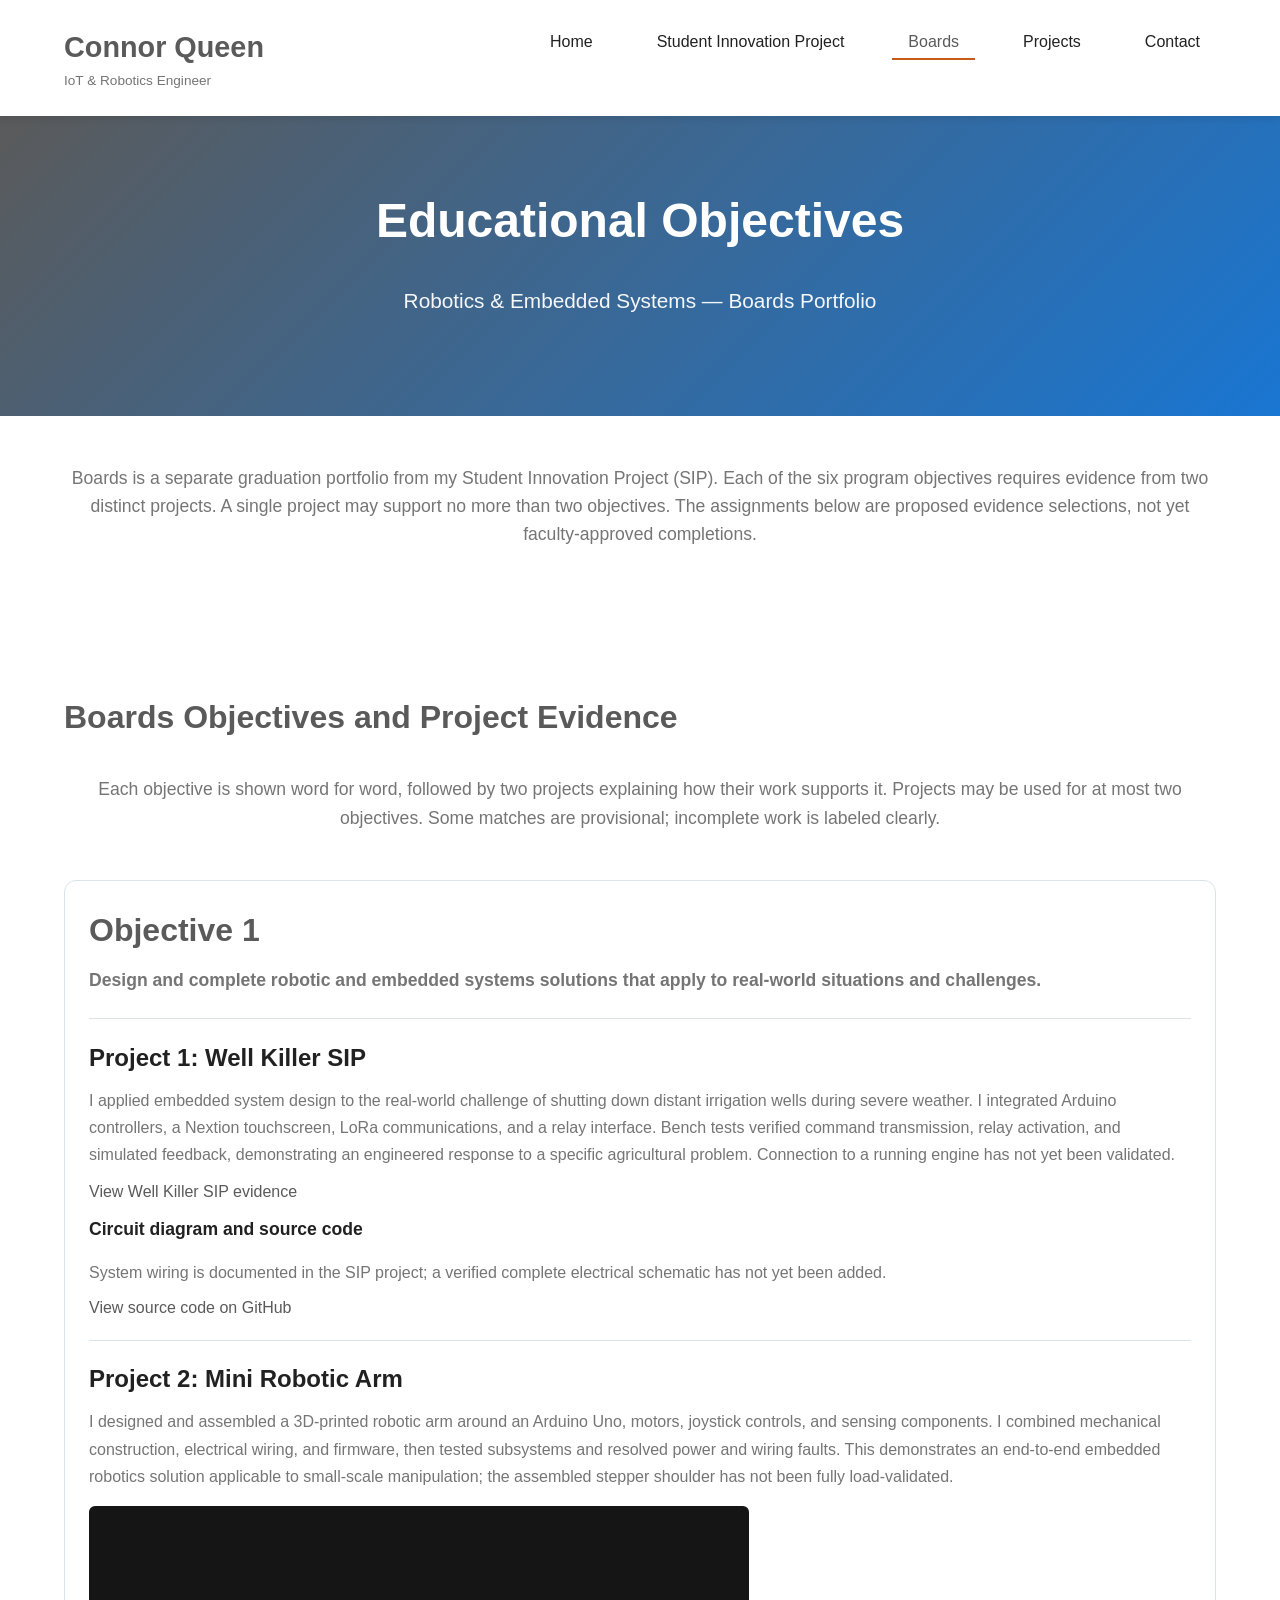
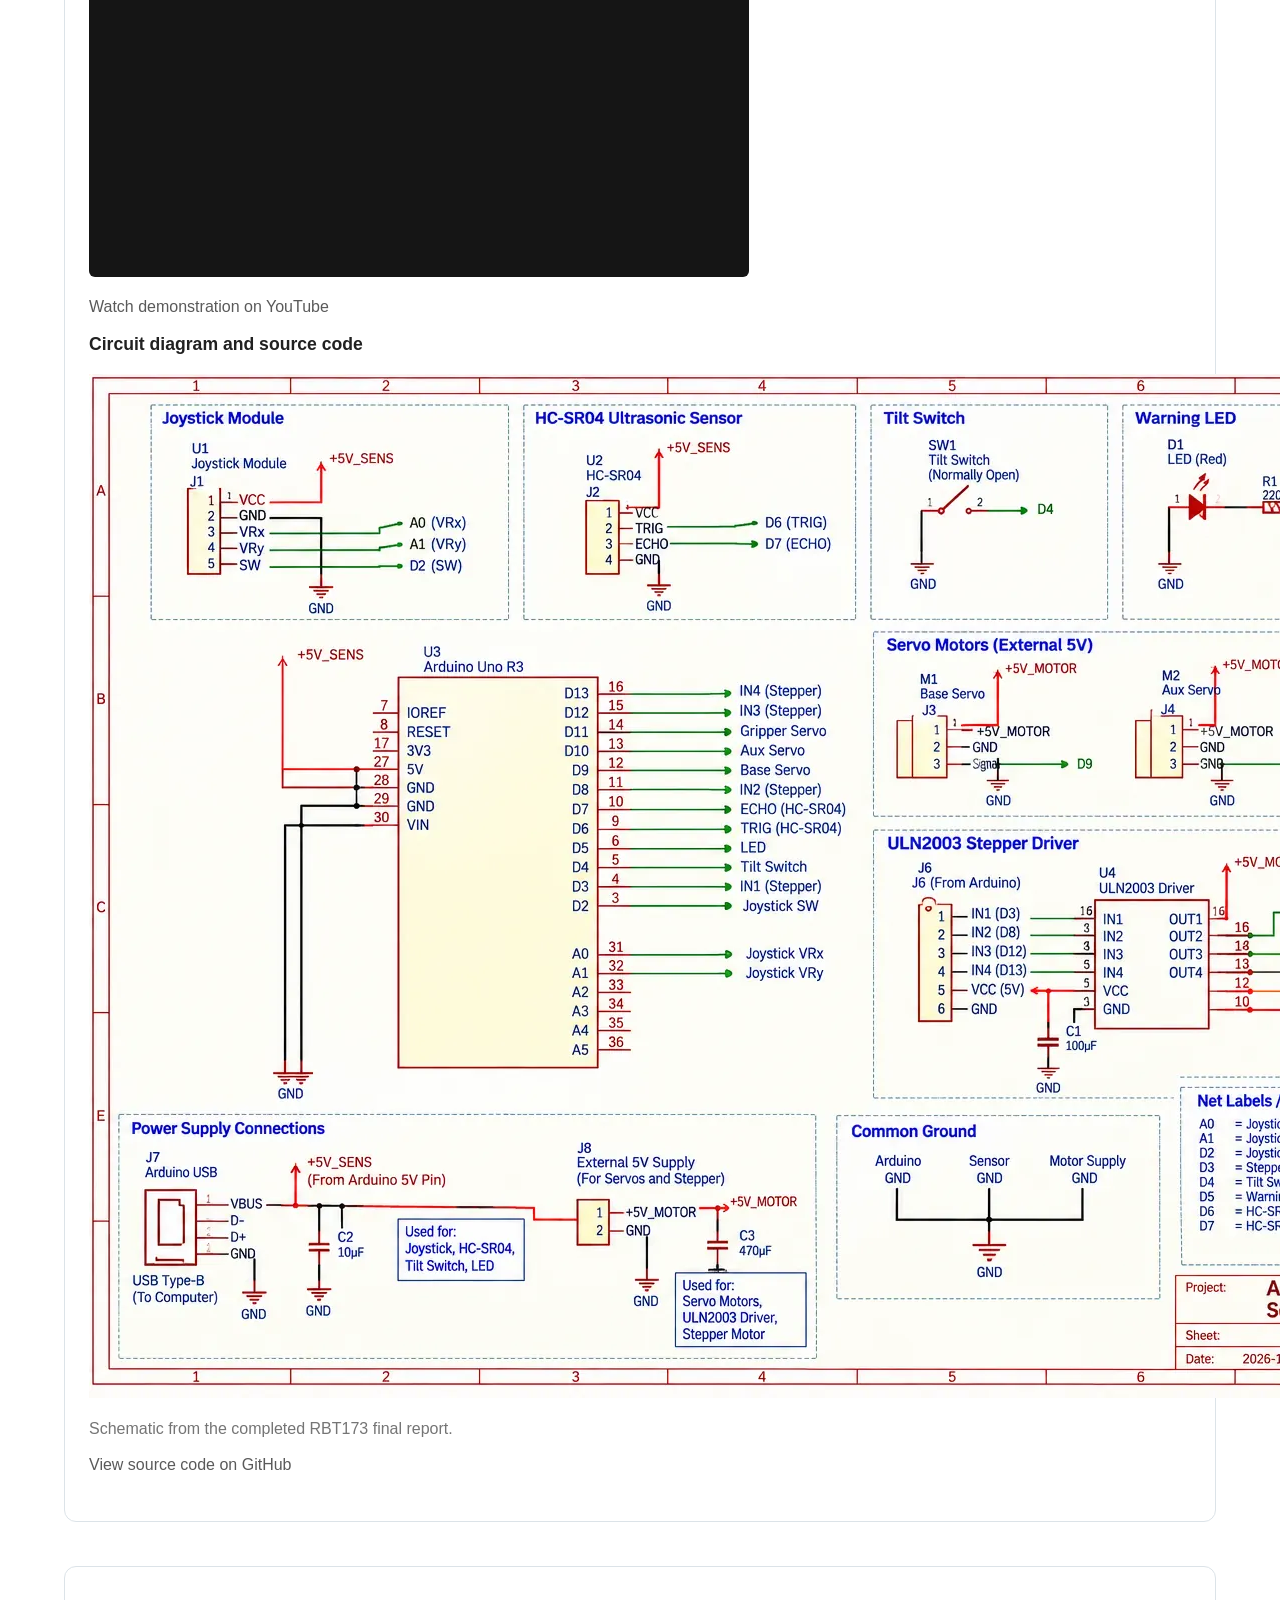
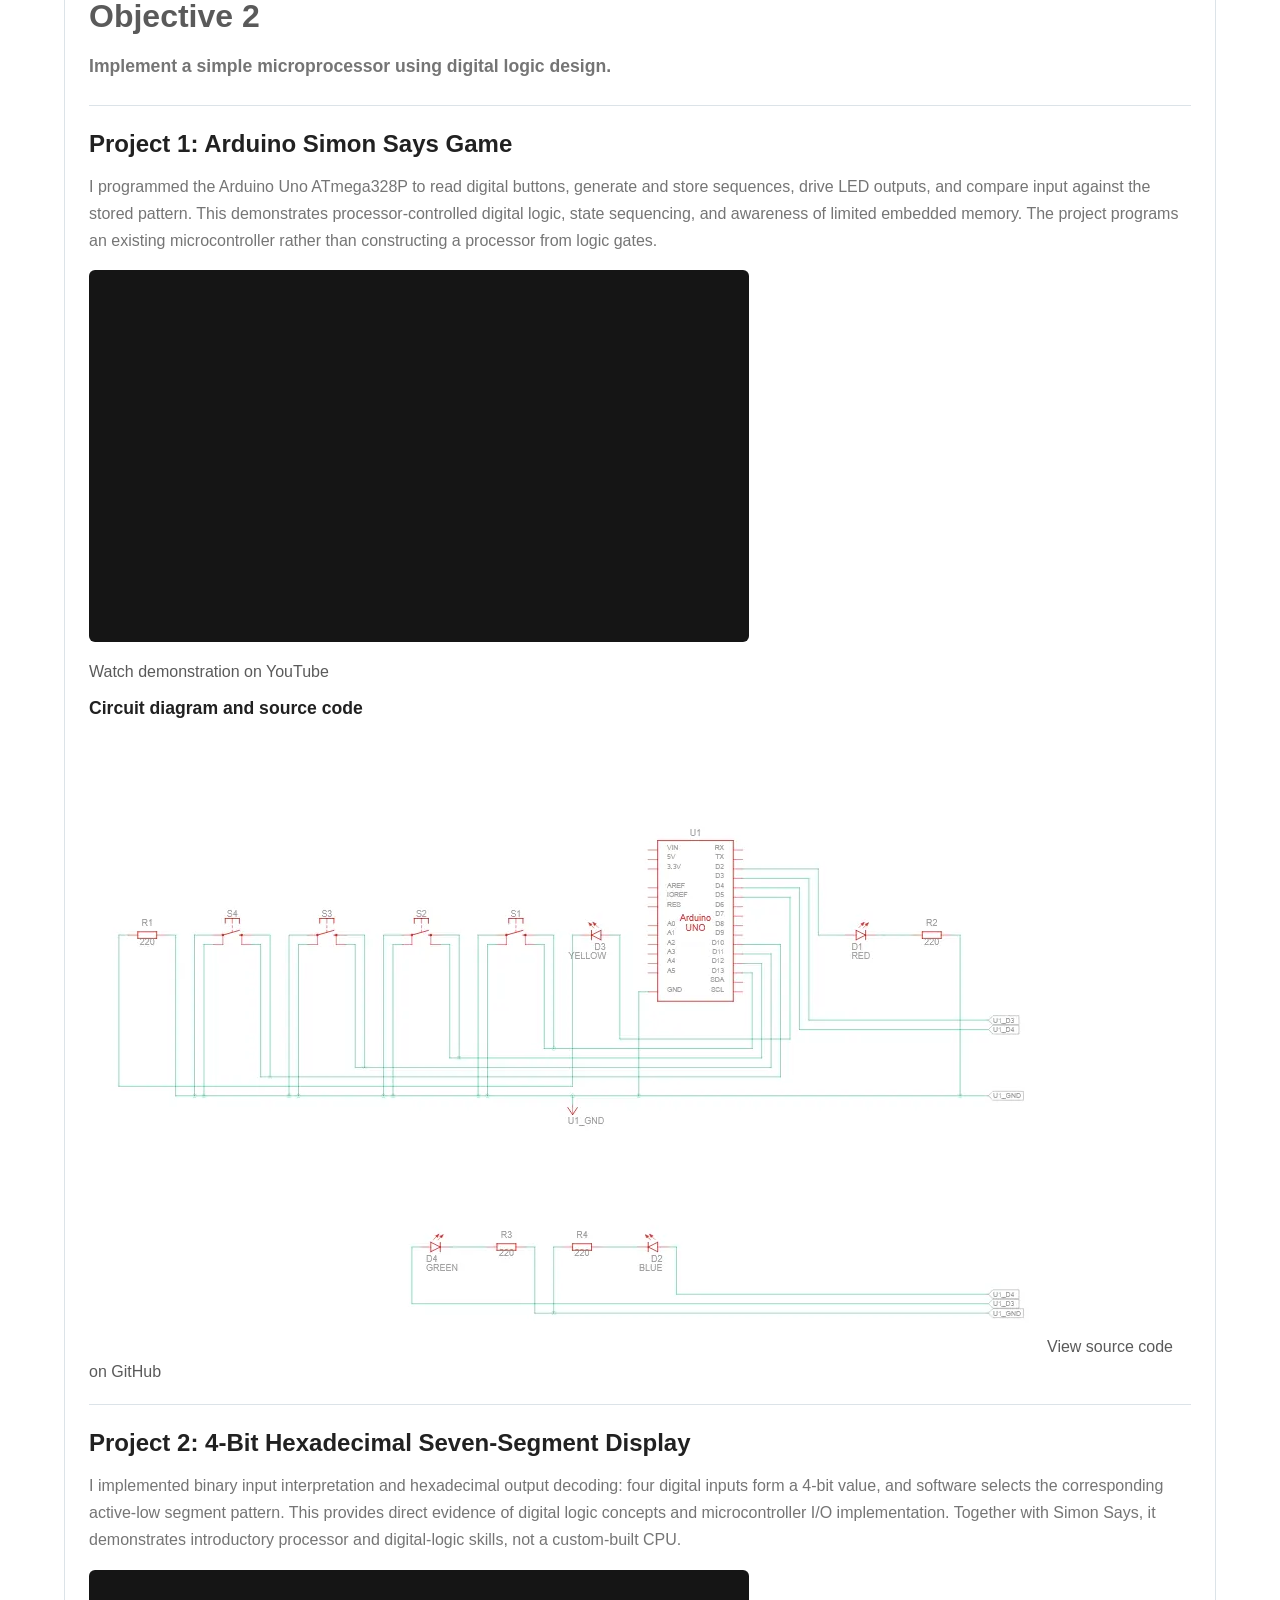
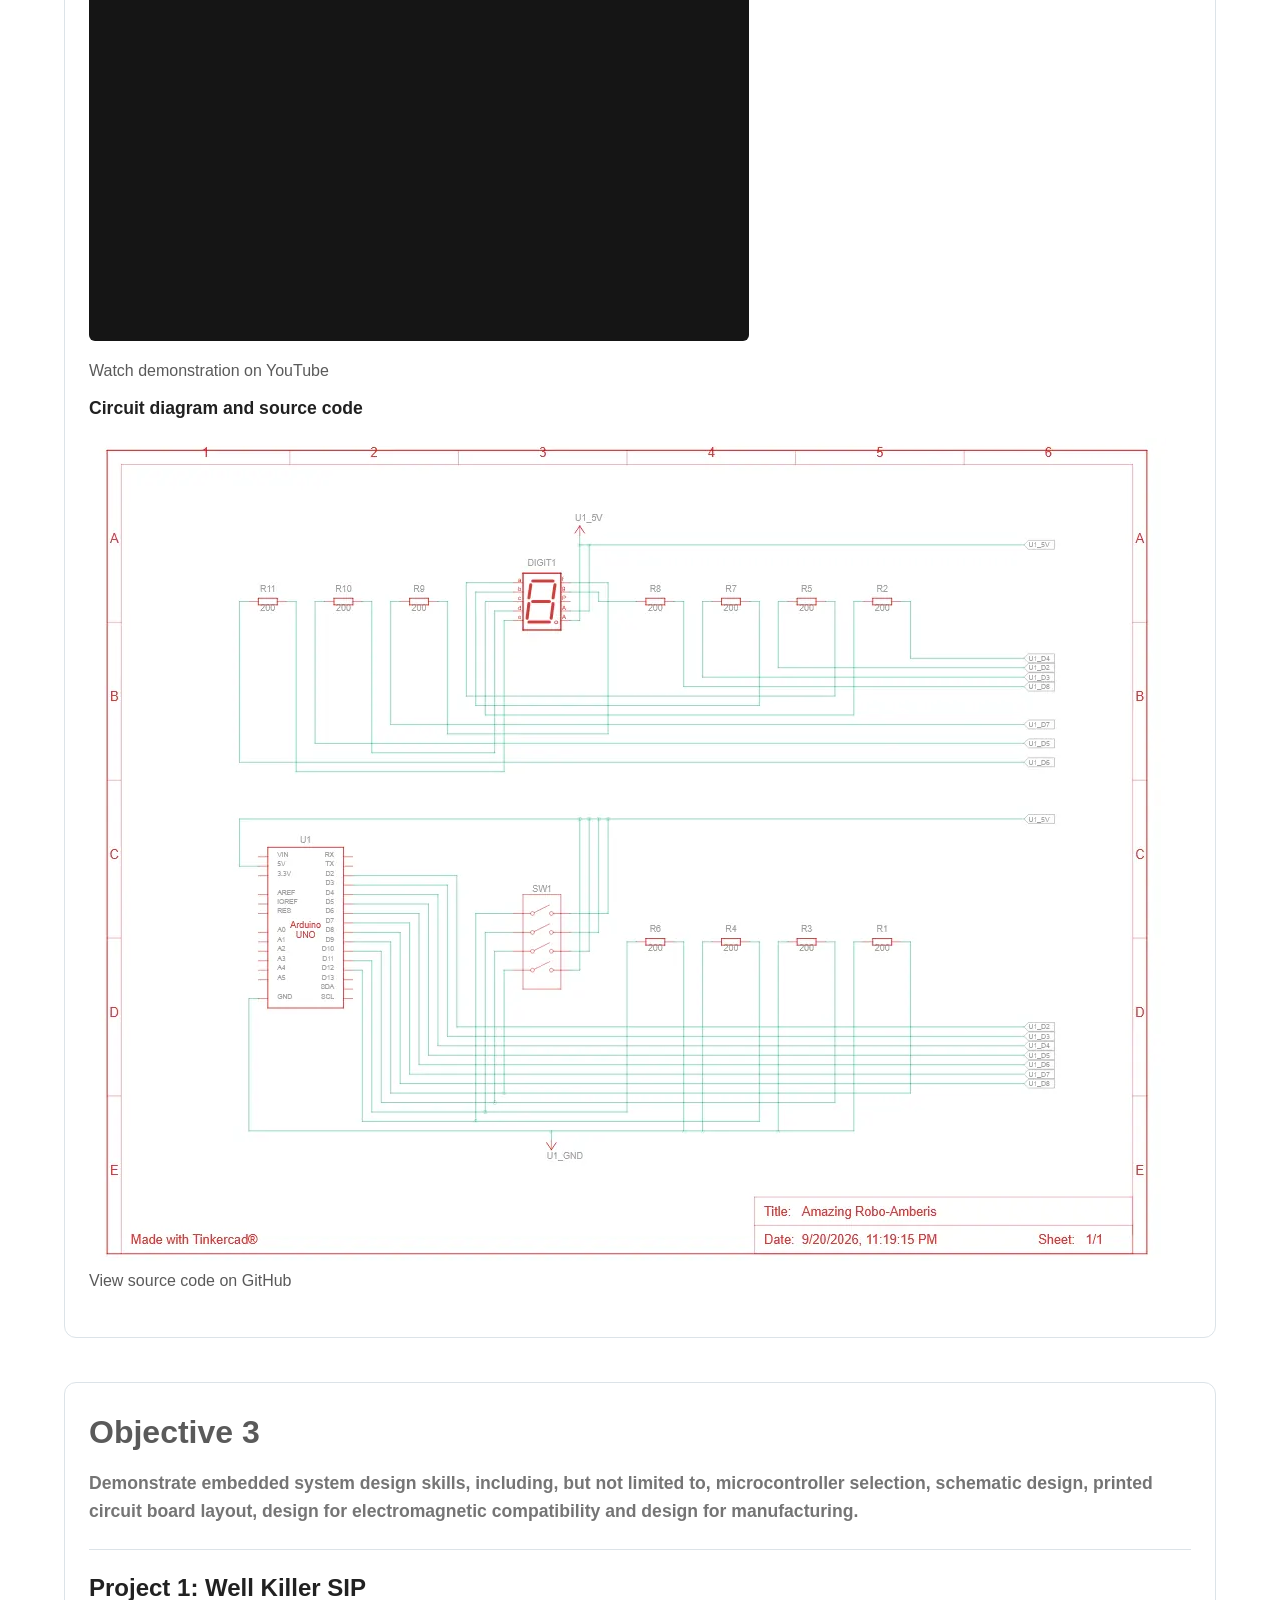
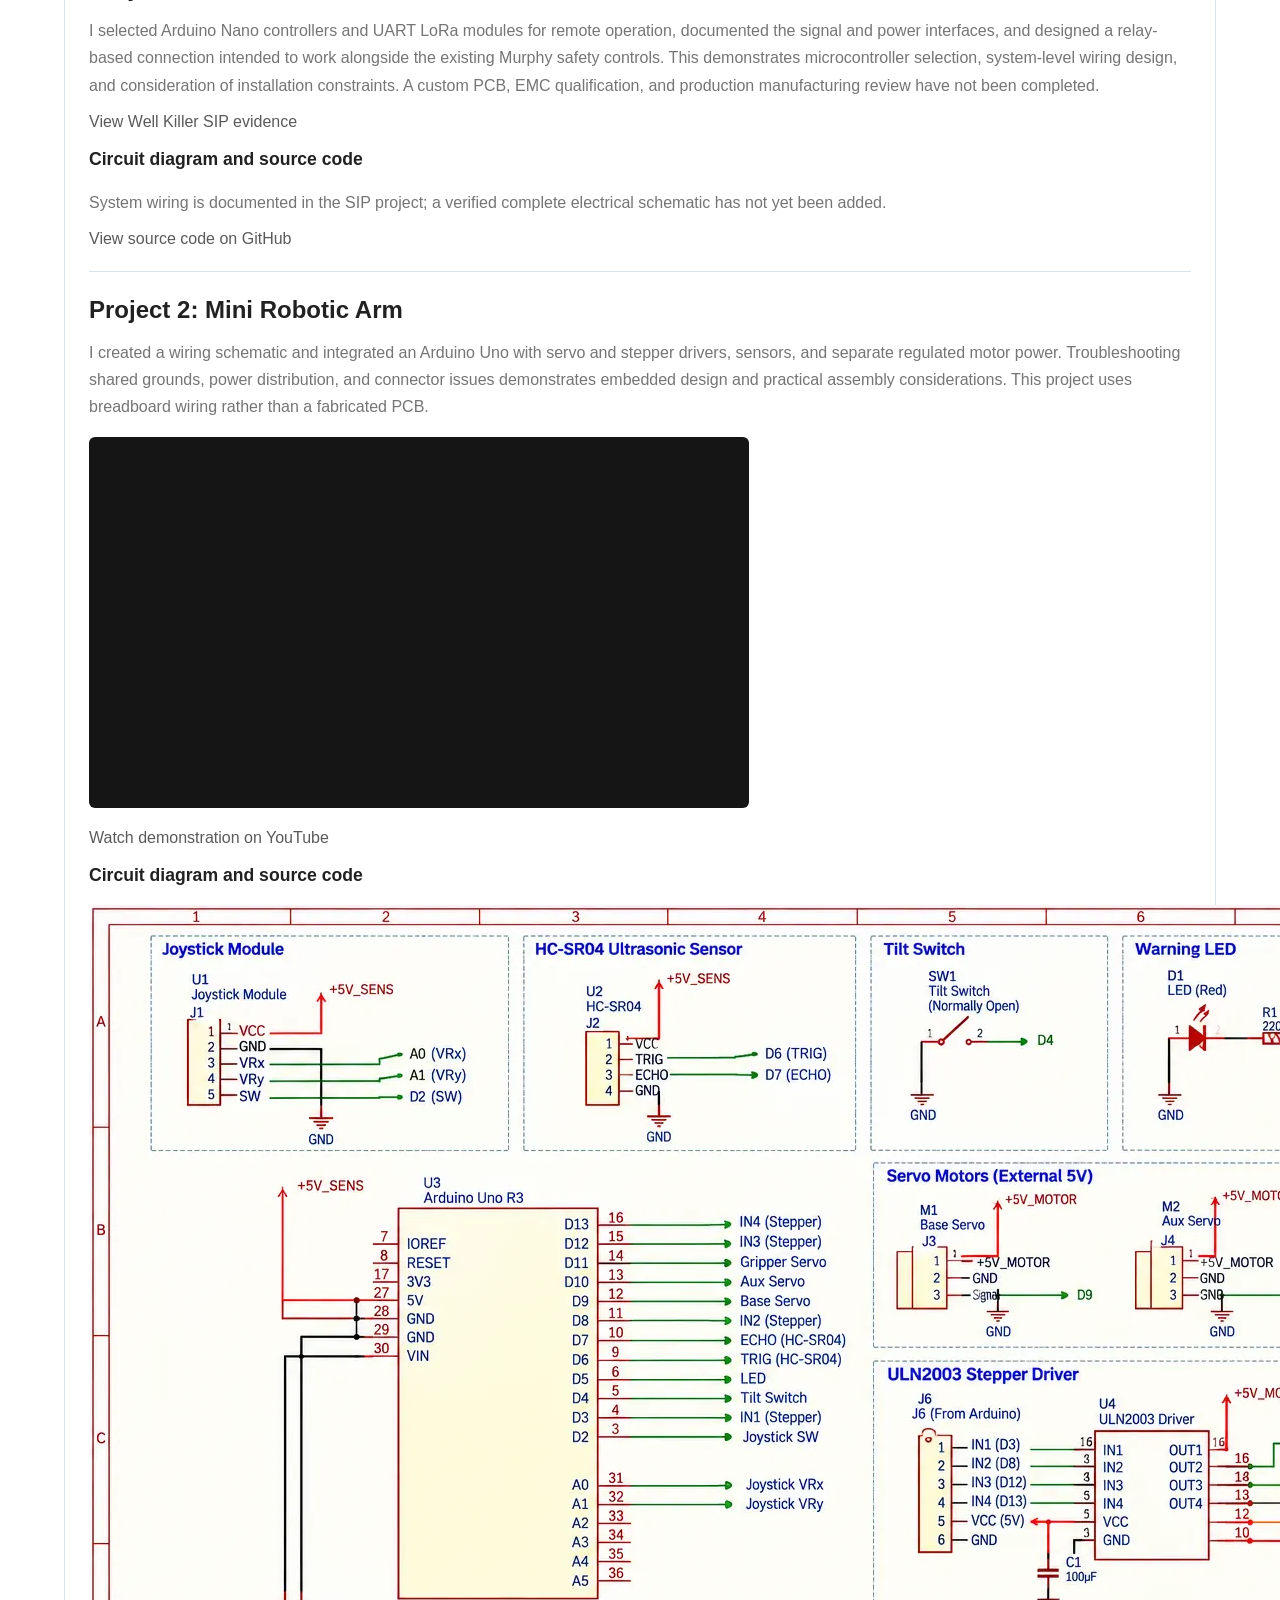
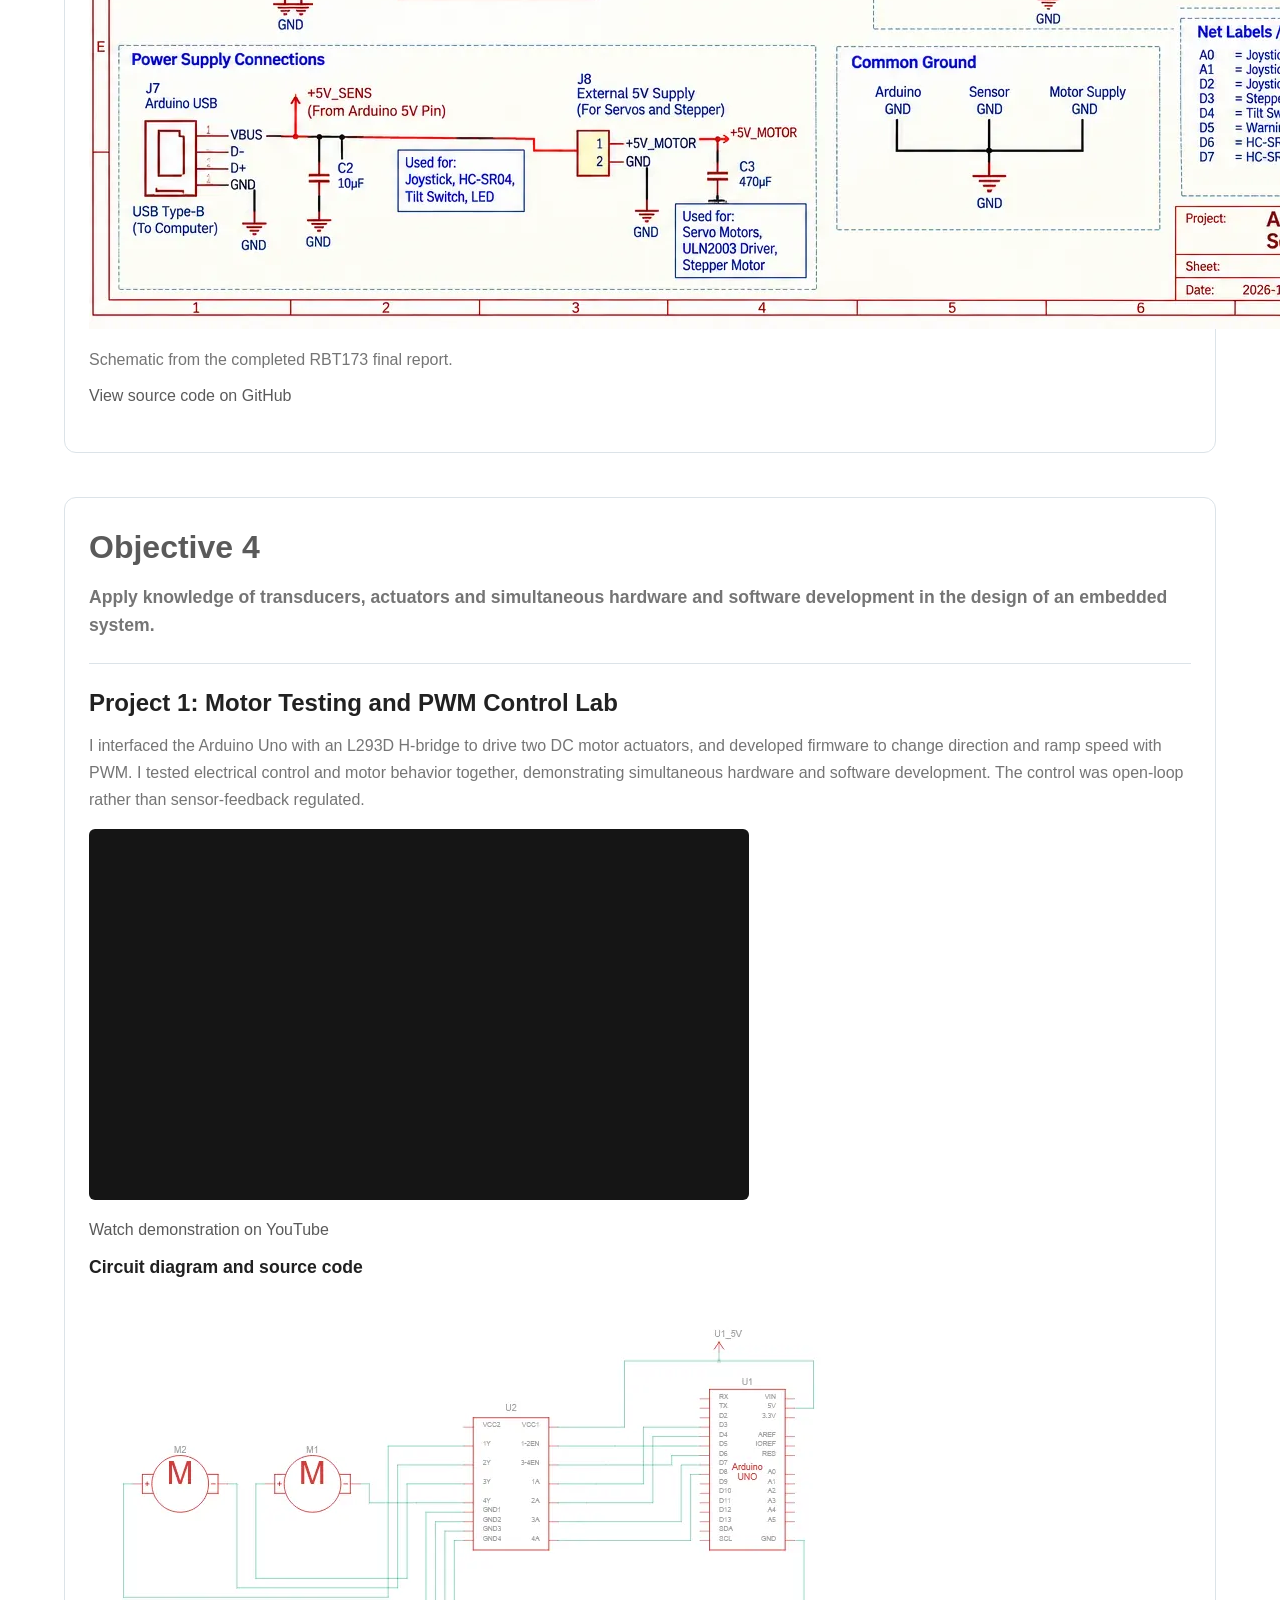
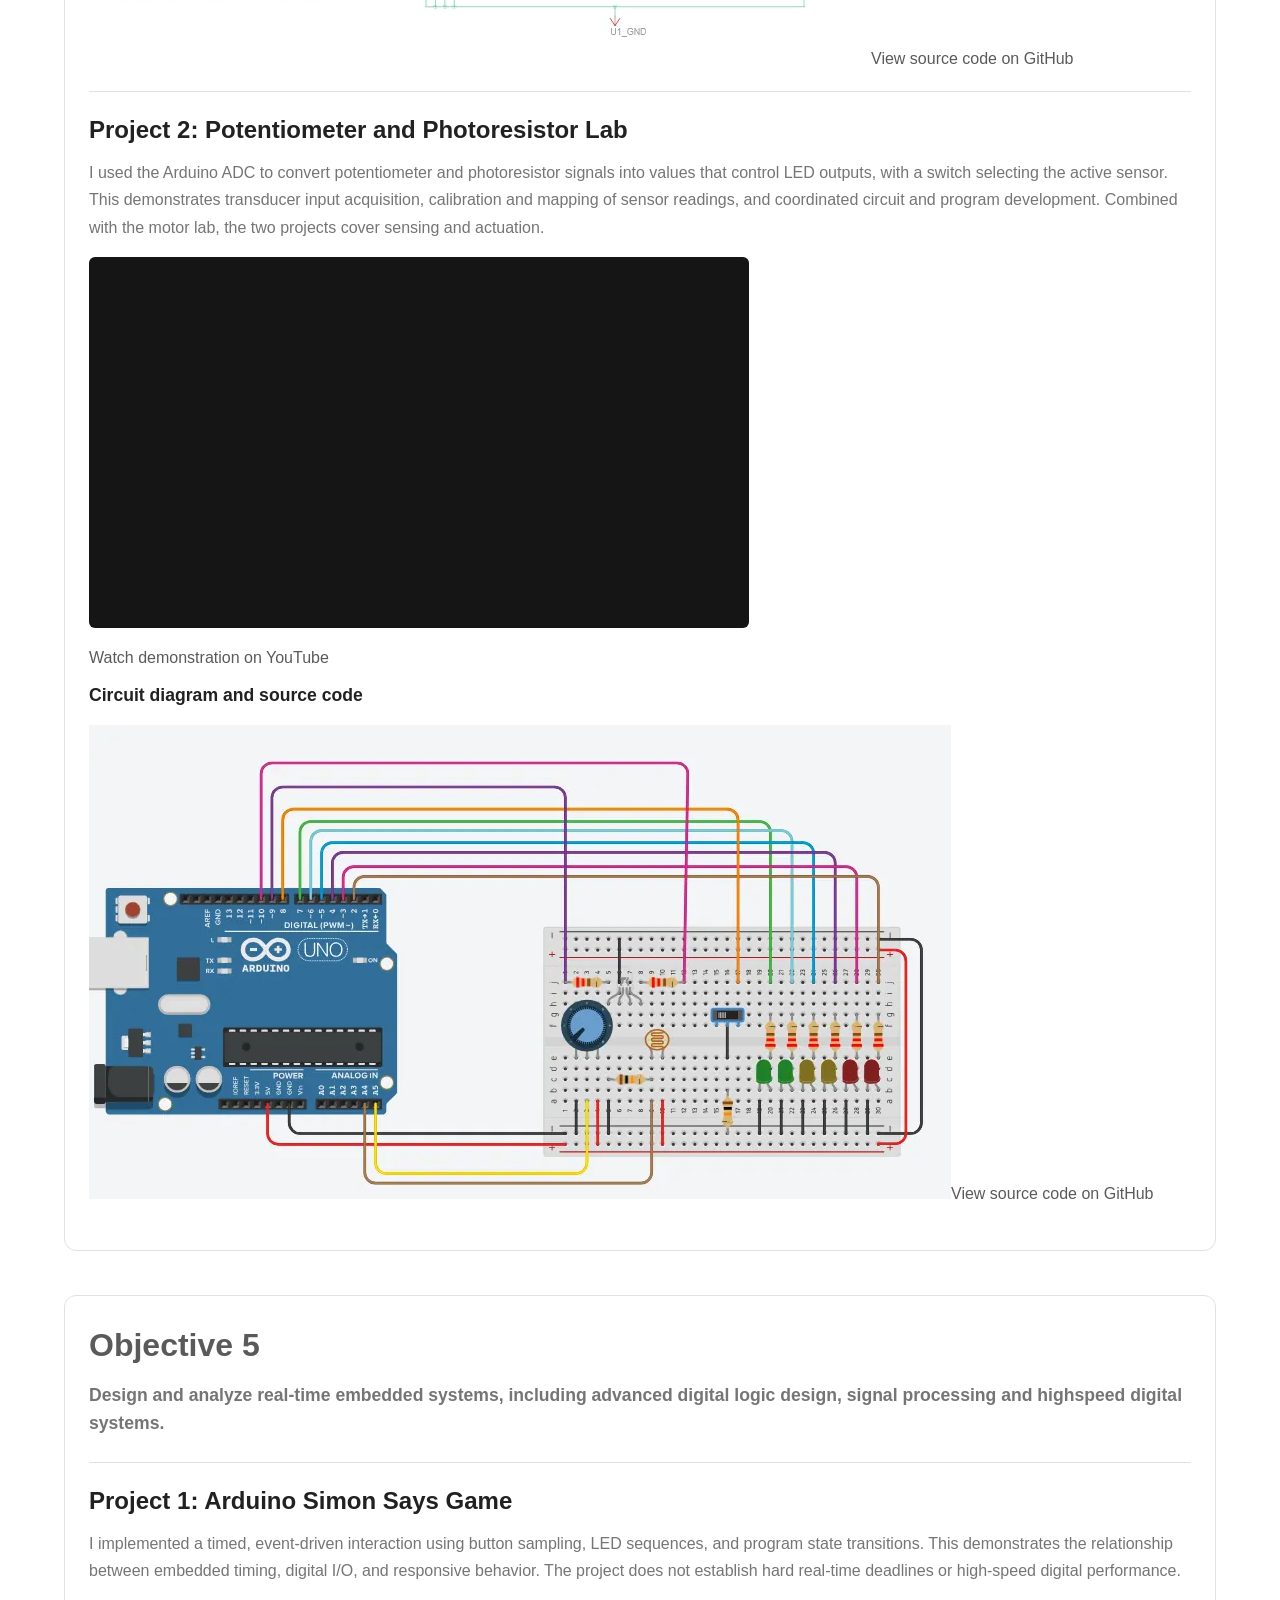
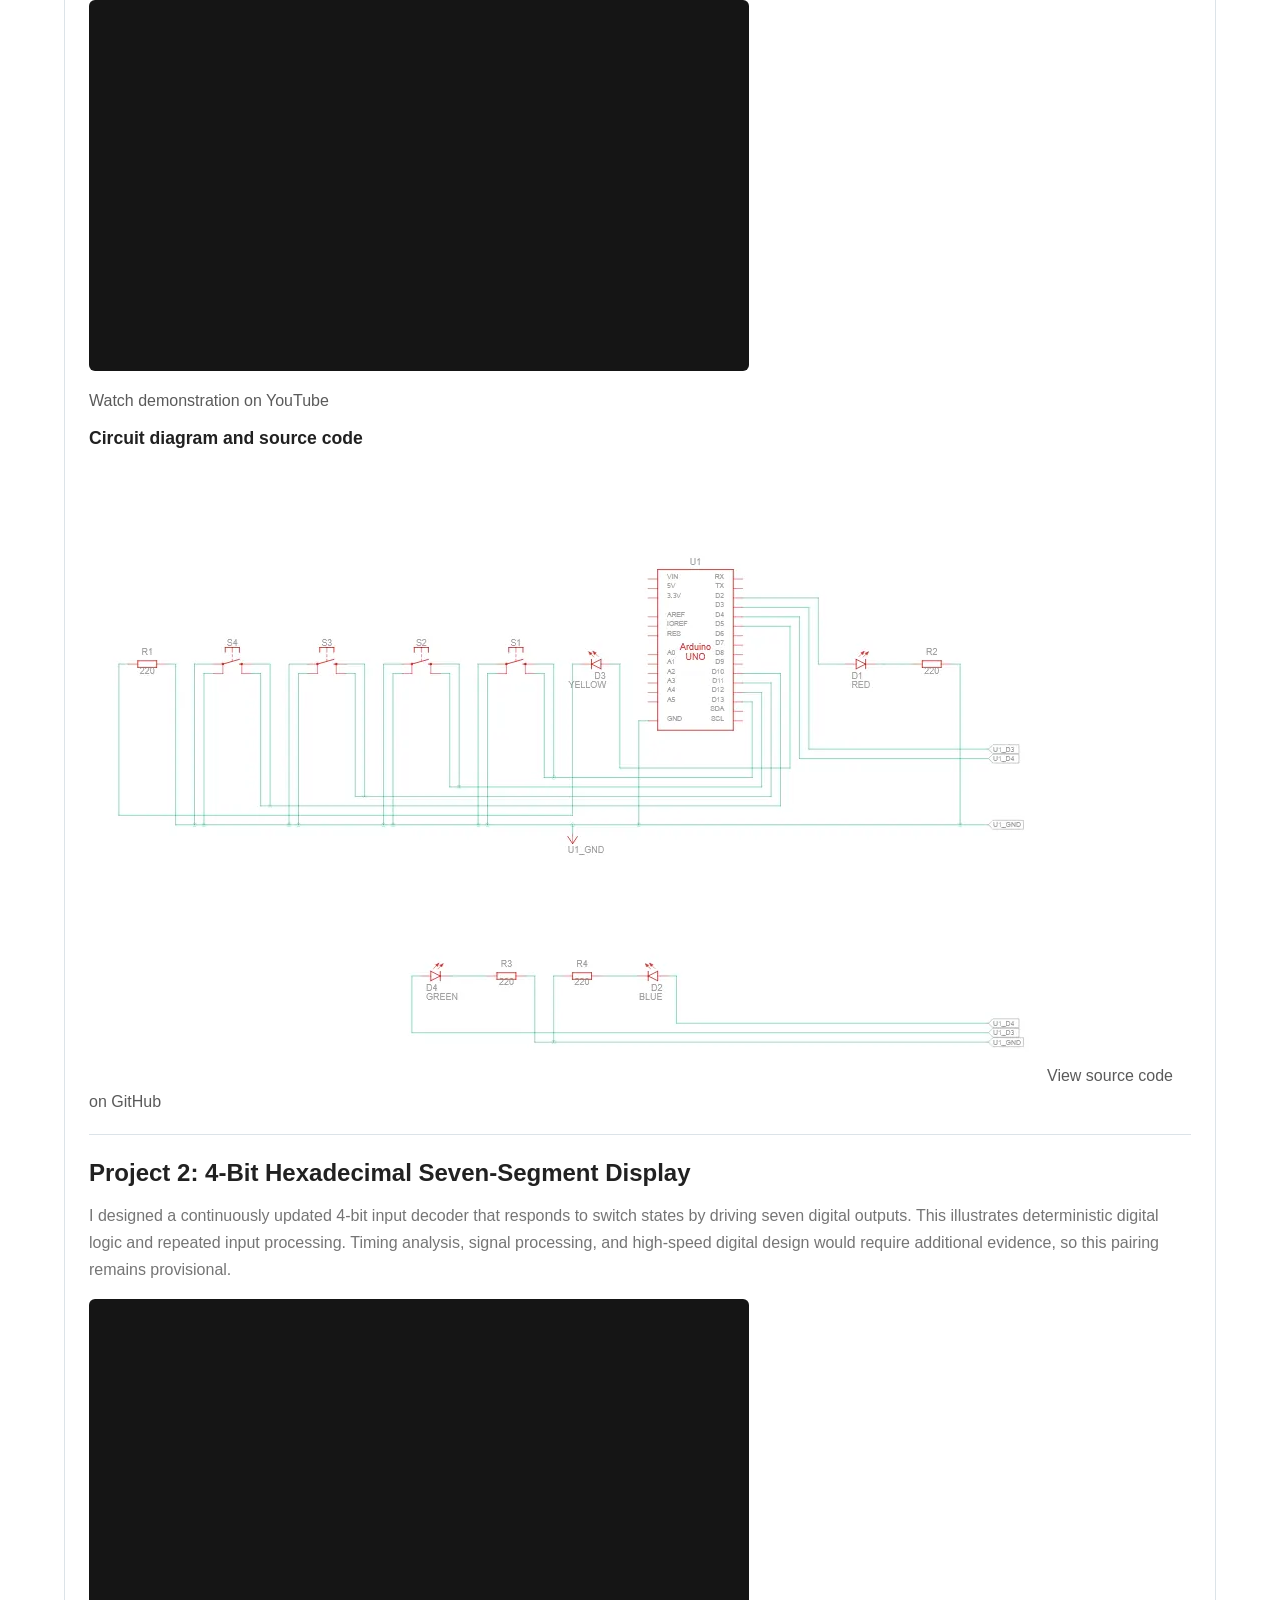
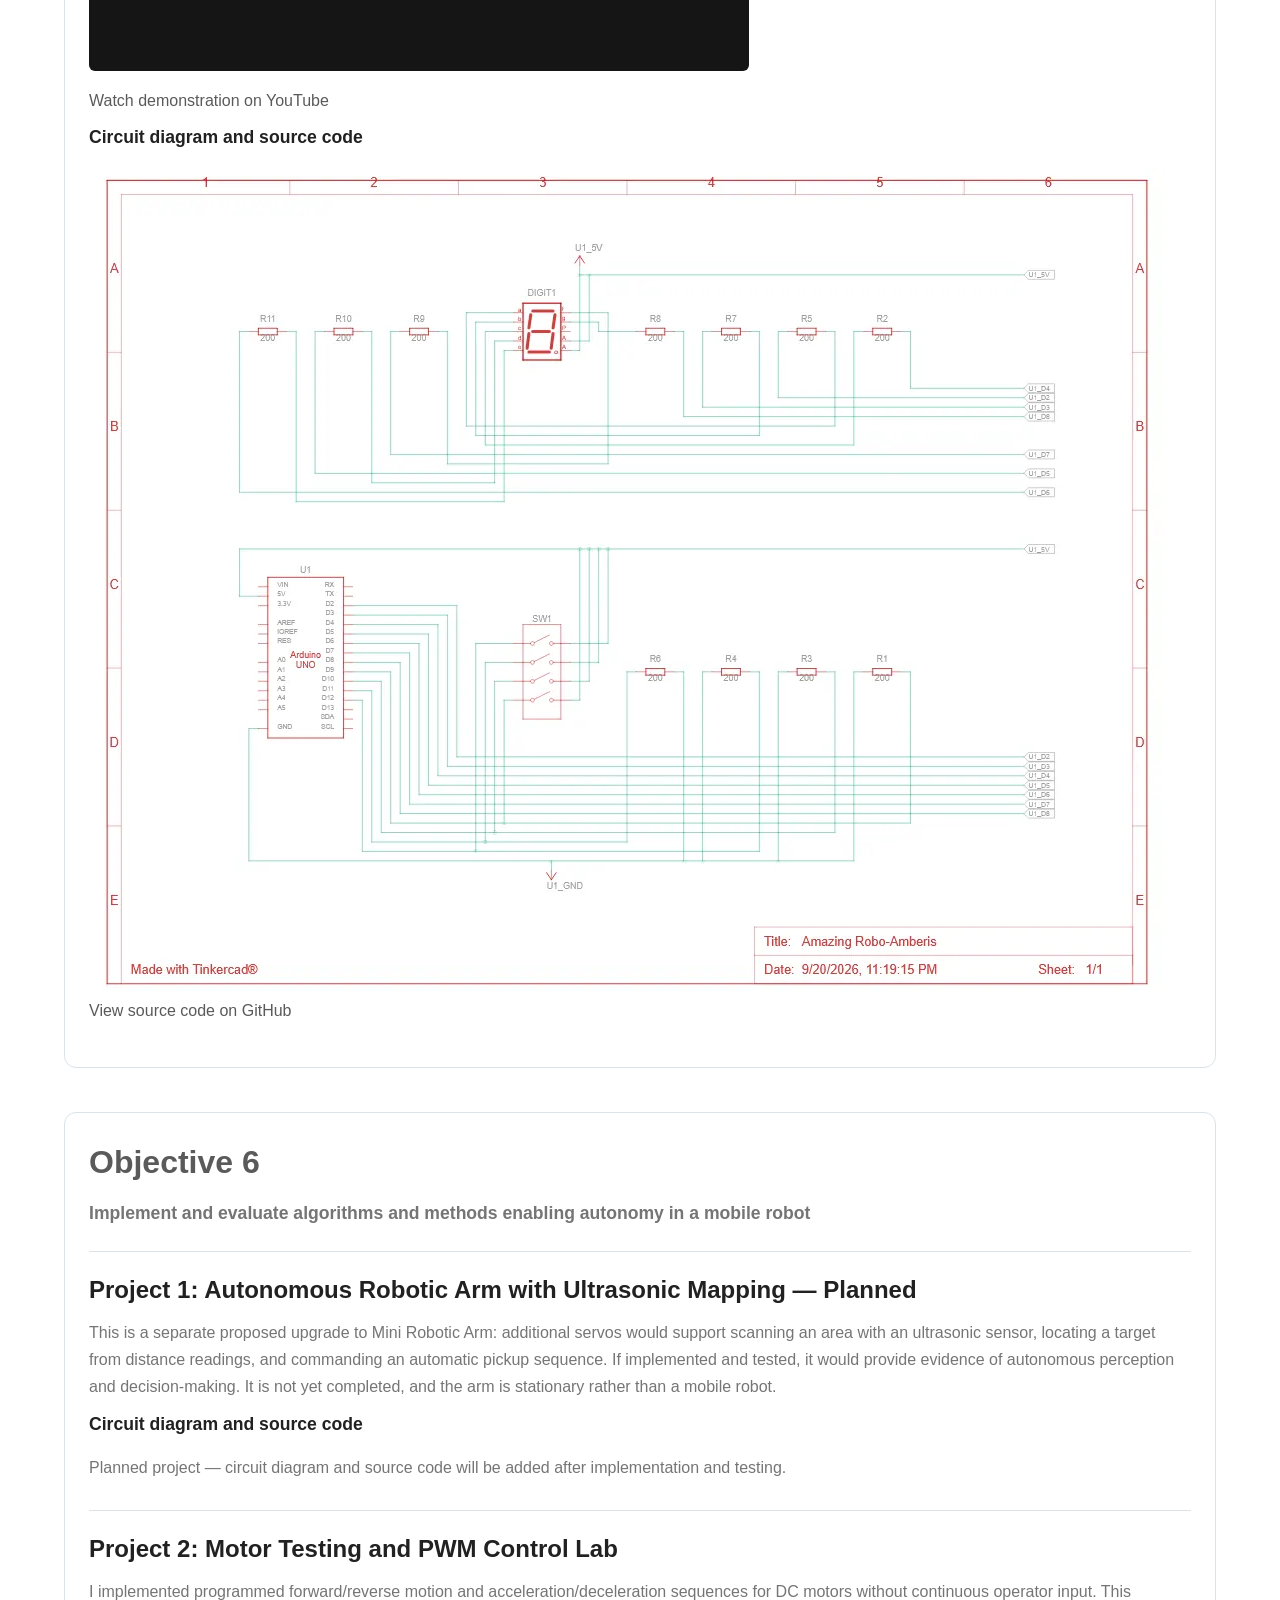
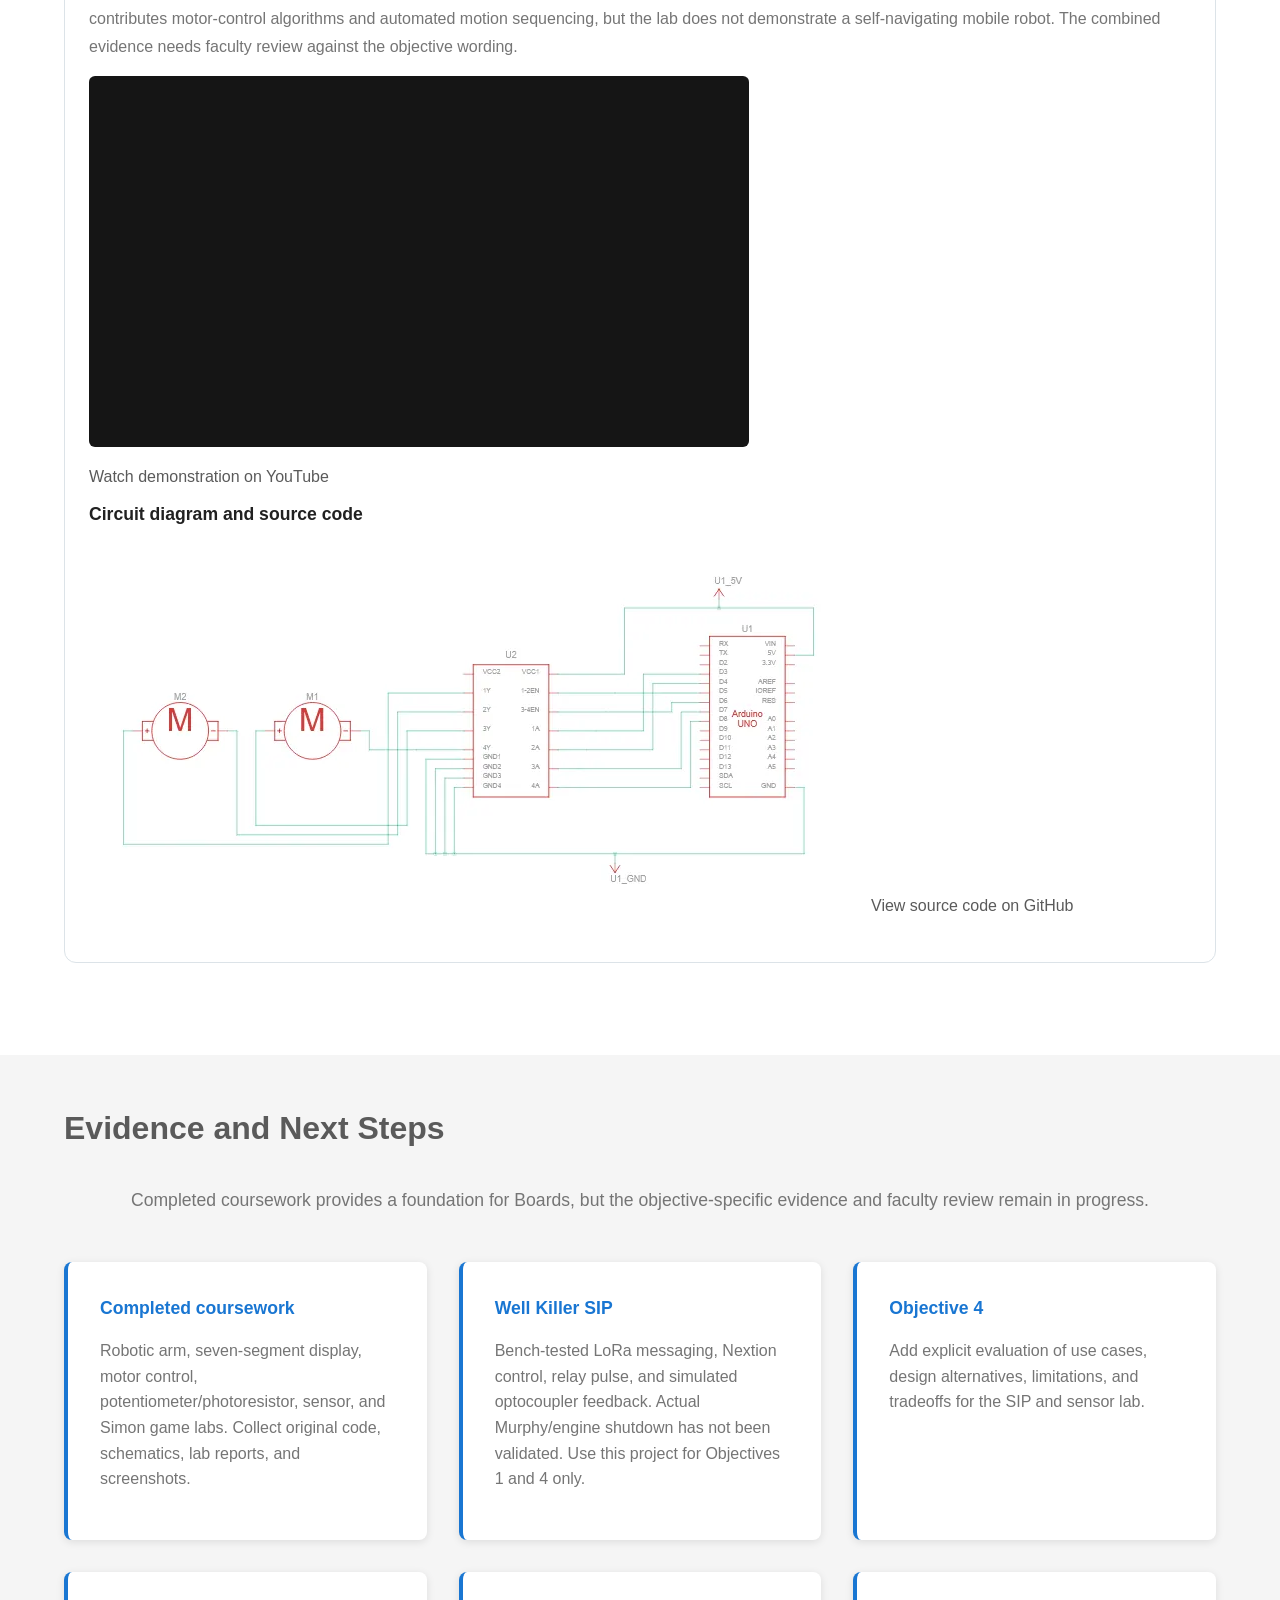
==== boards.html @ 11c4a03c "Update boards.html" ====
<!DOCTYPE html>

<html lang="en">
<head>
<meta charset="utf-8"/>
<meta content="width=device-width, initial-scale=1.0" name="viewport"/>
<title>Educational Objectives | Connor Queen</title>
<link href="styles.css" rel="stylesheet"/>
<link href="https://cdnjs.cloudflare.com/ajax/libs/font-awesome/6.4.0/css/all.min.css" rel="stylesheet"/>
</head>
<body>
<!-- HEADER & NAVIGATION -->
<header>
<nav class="navbar">
<div class="navbar-container">
<div class="logo">
<h1>Connor Queen</h1>
<p class="tagline">IoT &amp; Robotics Engineer</p>
</div>
<ul class="nav-menu">
<li><a href="index.html#home">Home</a></li>
<li><a href="sip.html">Student Innovation Project</a></li>
<li><a class="active" href="boards.html">Boards</a></li>
<li><a href="projects.html">Projects</a></li>
<li><a href="contact.html">Contact</a></li>
</ul>
</div>
</nav>
</header>
<!-- HERO SECTION -->
<section class="page-hero">
<div class="hero-content">
<h1>Educational Objectives</h1>
<p>Robotics &amp; Embedded Systems — Boards Portfolio</p>
</div>
</section>
<!-- OVERVIEW SECTION -->
<section class="sip-section">
<div class="container">
<p class="section-intro">Boards is a separate graduation portfolio from my Student Innovation Project (SIP). Each of the six program objectives requires evidence from two distinct projects. A single project may support no more than two objectives. The assignments below are proposed evidence selections, not yet faculty-approved completions.</p>
</div>
</section>
<!-- OBJECTIVES SECTION -->
<section class="sip-section" id="boards-objectives"><div class="container"><h2>Boards Objectives and Project Evidence</h2><p class="section-intro">Each objective is shown word for word, followed by two projects explaining how their work supports it. Projects may be used for at most two objectives. Some matches are provisional; incomplete work is labeled clearly.</p><article class="boards-objective-block" id="objective-1"><h2>Objective 1</h2><p class="boards-objective-wording">Design and complete robotic and embedded systems solutions that apply to real-world situations and challenges.</p><div class="boards-project-evidence"><h3>Project 1: Well Killer SIP</h3><p>I applied embedded system design to the real-world challenge of shutting down distant irrigation wells during severe weather. I integrated Arduino controllers, a Nextion touchscreen, LoRa communications, and a relay interface. Bench tests verified command transmission, relay activation, and simulated feedback, demonstrating an engineered response to a specific agricultural problem. Connection to a running engine has not yet been validated.</p><p><a href="sip.html">View Well Killer SIP evidence</a></p><div class="boards-technical-evidence"><h4>Circuit diagram and source code</h4><p>System wiring is documented in the SIP project; a verified complete electrical schematic has not yet been added.</p><a class="boards-code-link" href="https://github.com/connorcqueen-lgtm/irrigation-well-control/tree/main/firmware" rel="noopener noreferrer" target="_blank">View source code on GitHub</a></div></div><div class="boards-project-evidence"><h3>Project 2: Mini Robotic Arm</h3><p>I designed and assembled a 3D-printed robotic arm around an Arduino Uno, motors, joystick controls, and sensing components. I combined mechanical construction, electrical wiring, and firmware, then tested subsystems and resolved power and wiring faults. This demonstrates an end-to-end embedded robotics solution applicable to small-scale manipulation; the assembled stepper shoulder has not been fully load-validated.</p><div class="boards-video-frame"><iframe allow="accelerometer; autoplay; clipboard-write; encrypted-media; gyroscope; picture-in-picture; web-share" allowfullscreen="" loading="lazy" src="https://www.youtube-nocookie.com/embed/jTlRbzLHmho" title="Mini Robotic Arm demonstration"></iframe></div><p><a href="https://youtube.com/shorts/jTlRbzLHmho?feature=share" rel="noopener noreferrer" target="_blank">Watch demonstration on YouTube</a></p><div class="boards-technical-evidence"><h4>Circuit diagram and source code</h4><img alt="Circuit schematic for Project 2: Mini Robotic Arm" class="boards-schematic" loading="lazy" src="[data-uri]"/><p>Schematic from the completed RBT173 final report.</p><a class="boards-code-link" href="https://github.com/connorcqueen-lgtm/Arduino_Robotic_Arm" rel="noopener noreferrer" target="_blank">View source code on GitHub</a></div></div></article><article class="boards-objective-block" id="objective-2"><h2>Objective 2</h2><p class="boards-objective-wording">Implement a simple microprocessor using digital logic design.</p><div class="boards-project-evidence"><h3>Project 1: Arduino Simon Says Game</h3><p>I programmed the Arduino Uno ATmega328P to read digital buttons, generate and store sequences, drive LED outputs, and compare input against the stored pattern. This demonstrates processor-controlled digital logic, state sequencing, and awareness of limited embedded memory. The project programs an existing microcontroller rather than constructing a processor from logic gates.</p><div class="boards-video-frame"><iframe allow="accelerometer; autoplay; clipboard-write; encrypted-media; gyroscope; picture-in-picture; web-share" allowfullscreen="" loading="lazy" src="https://www.youtube-nocookie.com/embed/XItAVQR8uHE" title="Arduino Simon Says Game demonstration"></iframe></div><p><a href="https://youtu.be/XItAVQR8uHE" rel="noopener noreferrer" target="_blank">Watch demonstration on YouTube</a></p><div class="boards-technical-evidence"><h4>Circuit diagram and source code</h4><img alt="Circuit schematic for Project 1: Arduino Simon Says Game" class="boards-schematic" loading="lazy" src="[data-uri]"/><a class="boards-code-link" href="https://github.com/connorcqueen-lgtm/Arduino-Simon-Says" rel="noopener noreferrer" target="_blank">View source code on GitHub</a></div></div><div class="boards-project-evidence"><h3>Project 2: 4-Bit Hexadecimal Seven-Segment Display</h3><p>I implemented binary input interpretation and hexadecimal output decoding: four digital inputs form a 4-bit value, and software selects the corresponding active-low segment pattern. This provides direct evidence of digital logic concepts and microcontroller I/O implementation. Together with Simon Says, it demonstrates introductory processor and digital-logic skills, not a custom-built CPU.</p><div class="boards-video-frame"><iframe allow="accelerometer; autoplay; clipboard-write; encrypted-media; gyroscope; picture-in-picture; web-share" allowfullscreen="" loading="lazy" src="https://www.youtube-nocookie.com/embed/2-9XP0s7n-E" title="4-Bit Hexadecimal Seven-Segment Display demonstration"></iframe></div><p><a href="https://youtu.be/2-9XP0s7n-E" rel="noopener noreferrer" target="_blank">Watch demonstration on YouTube</a></p><div class="boards-technical-evidence"><h4>Circuit diagram and source code</h4><img alt="Circuit schematic for Project 2: 4-Bit Hexadecimal Seven-Segment Display" class="boards-schematic" loading="lazy" src="[data-uri]"/><a class="boards-code-link" href="https://github.com/connorcqueen-lgtm/Arduino-7-Segment-Display" rel="noopener noreferrer" target="_blank">View source code on GitHub</a></div></div></article><article class="boards-objective-block" id="objective-3"><h2>Objective 3</h2><p class="boards-objective-wording">Demonstrate embedded system design skills, including, but not limited to, microcontroller selection, schematic design, printed circuit board layout, design for electromagnetic compatibility and design for manufacturing.</p><div class="boards-project-evidence"><h3>Project 1: Well Killer SIP</h3><p>I selected Arduino Nano controllers and UART LoRa modules for remote operation, documented the signal and power interfaces, and designed a relay-based connection intended to work alongside the existing Murphy safety controls. This demonstrates microcontroller selection, system-level wiring design, and consideration of installation constraints. A custom PCB, EMC qualification, and production manufacturing review have not been completed.</p><p><a href="sip.html">View Well Killer SIP evidence</a></p><div class="boards-technical-evidence"><h4>Circuit diagram and source code</h4><p>System wiring is documented in the SIP project; a verified complete electrical schematic has not yet been added.</p><a class="boards-code-link" href="https://github.com/connorcqueen-lgtm/irrigation-well-control/tree/main/firmware" rel="noopener noreferrer" target="_blank">View source code on GitHub</a></div></div><div class="boards-project-evidence"><h3>Project 2: Mini Robotic Arm</h3><p>I created a wiring schematic and integrated an Arduino Uno with servo and stepper drivers, sensors, and separate regulated motor power. Troubleshooting shared grounds, power distribution, and connector issues demonstrates embedded design and practical assembly considerations. This project uses breadboard wiring rather than a fabricated PCB.</p><div class="boards-video-frame"><iframe allow="accelerometer; autoplay; clipboard-write; encrypted-media; gyroscope; picture-in-picture; web-share" allowfullscreen="" loading="lazy" src="https://www.youtube-nocookie.com/embed/jTlRbzLHmho" title="Mini Robotic Arm demonstration"></iframe></div><p><a href="https://youtube.com/shorts/jTlRbzLHmho?feature=share" rel="noopener noreferrer" target="_blank">Watch demonstration on YouTube</a></p><div class="boards-technical-evidence"><h4>Circuit diagram and source code</h4><img alt="Circuit schematic for Project 2: Mini Robotic Arm" class="boards-schematic" loading="lazy" src="[data-uri]"/><p>Schematic from the completed RBT173 final report.</p><a class="boards-code-link" href="https://github.com/connorcqueen-lgtm/Arduino_Robotic_Arm" rel="noopener noreferrer" target="_blank">View source code on GitHub</a></div></div></article><article class="boards-objective-block" id="objective-4"><h2>Objective 4</h2><p class="boards-objective-wording">Apply knowledge of transducers, actuators and simultaneous hardware and software development in the design of an embedded system.</p><div class="boards-project-evidence"><h3>Project 1: Motor Testing and PWM Control Lab</h3><p>I interfaced the Arduino Uno with an L293D H-bridge to drive two DC motor actuators, and developed firmware to change direction and ramp speed with PWM. I tested electrical control and motor behavior together, demonstrating simultaneous hardware and software development. The control was open-loop rather than sensor-feedback regulated.</p><div class="boards-video-frame"><iframe allow="accelerometer; autoplay; clipboard-write; encrypted-media; gyroscope; picture-in-picture; web-share" allowfullscreen="" loading="lazy" src="https://www.youtube-nocookie.com/embed/3NesNU98gNE" title="Motor Testing and PWM Control Lab demonstration"></iframe></div><p><a href="https://youtu.be/3NesNU98gNE" rel="noopener noreferrer" target="_blank">Watch demonstration on YouTube</a></p><div class="boards-technical-evidence"><h4>Circuit diagram and source code</h4><img alt="Circuit schematic for Project 1: Motor Testing and PWM Control Lab" class="boards-schematic" loading="lazy" src="[data-uri]"/><a class="boards-code-link" href="https://github.com/connorcqueen-lgtm/Arduino-Motor-Control" rel="noopener noreferrer" target="_blank">View source code on GitHub</a></div></div><div class="boards-project-evidence"><h3>Project 2: Potentiometer and Photoresistor Lab</h3><p>I used the Arduino ADC to convert potentiometer and photoresistor signals into values that control LED outputs, with a switch selecting the active sensor. This demonstrates transducer input acquisition, calibration and mapping of sensor readings, and coordinated circuit and program development. Combined with the motor lab, the two projects cover sensing and actuation.</p><div class="boards-video-frame"><iframe allow="accelerometer; autoplay; clipboard-write; encrypted-media; gyroscope; picture-in-picture; web-share" allowfullscreen="" loading="lazy" src="https://www.youtube-nocookie.com/embed/d4031sBASSU" title="Potentiometer and Photoresistor Lab demonstration"></iframe></div><p><a href="https://youtu.be/d4031sBASSU" rel="noopener noreferrer" target="_blank">Watch demonstration on YouTube</a></p><div class="boards-technical-evidence"><h4>Circuit diagram and source code</h4><img alt="Circuit schematic for Project 2: Potentiometer and Photoresistor Lab" class="boards-schematic" loading="lazy" src="[data-uri]"/><a class="boards-code-link" href="https://github.com/connorcqueen-lgtm/Arduino-Analog-Sensors" rel="noopener noreferrer" target="_blank">View source code on GitHub</a></div></div></article><article class="boards-objective-block" id="objective-5"><h2>Objective 5</h2><p class="boards-objective-wording">Design and analyze real-time embedded systems, including advanced digital logic design, signal processing and highspeed digital systems.</p><div class="boards-project-evidence"><h3>Project 1: Arduino Simon Says Game</h3><p>I implemented a timed, event-driven interaction using button sampling, LED sequences, and program state transitions. This demonstrates the relationship between embedded timing, digital I/O, and responsive behavior. The project does not establish hard real-time deadlines or high-speed digital performance.</p><div class="boards-video-frame"><iframe allow="accelerometer; autoplay; clipboard-write; encrypted-media; gyroscope; picture-in-picture; web-share" allowfullscreen="" loading="lazy" src="https://www.youtube-nocookie.com/embed/XItAVQR8uHE" title="Arduino Simon Says Game demonstration"></iframe></div><p><a href="https://youtu.be/XItAVQR8uHE" rel="noopener noreferrer" target="_blank">Watch demonstration on YouTube</a></p><div class="boards-technical-evidence"><h4>Circuit diagram and source code</h4><img alt="Circuit schematic for Project 1: Arduino Simon Says Game" class="boards-schematic" loading="lazy" src="[data-uri]"/><a class="boards-code-link" href="https://github.com/connorcqueen-lgtm/Arduino-Simon-Says" rel="noopener noreferrer" target="_blank">View source code on GitHub</a></div></div><div class="boards-project-evidence"><h3>Project 2: 4-Bit Hexadecimal Seven-Segment Display</h3><p>I designed a continuously updated 4-bit input decoder that responds to switch states by driving seven digital outputs. This illustrates deterministic digital logic and repeated input processing. Timing analysis, signal processing, and high-speed digital design would require additional evidence, so this pairing remains provisional.</p><div class="boards-video-frame"><iframe allow="accelerometer; autoplay; clipboard-write; encrypted-media; gyroscope; picture-in-picture; web-share" allowfullscreen="" loading="lazy" src="https://www.youtube-nocookie.com/embed/2-9XP0s7n-E" title="4-Bit Hexadecimal Seven-Segment Display demonstration"></iframe></div><p><a href="https://youtu.be/2-9XP0s7n-E" rel="noopener noreferrer" target="_blank">Watch demonstration on YouTube</a></p><div class="boards-technical-evidence"><h4>Circuit diagram and source code</h4><img alt="Circuit schematic for Project 2: 4-Bit Hexadecimal Seven-Segment Display" class="boards-schematic" loading="lazy" src="[data-uri]"/><a class="boards-code-link" href="https://github.com/connorcqueen-lgtm/Arduino-7-Segment-Display" rel="noopener noreferrer" target="_blank">View source code on GitHub</a></div></div></article><article class="boards-objective-block" id="objective-6"><h2>Objective 6</h2><p class="boards-objective-wording">Implement and evaluate algorithms and methods enabling autonomy in a mobile robot</p><div class="boards-project-evidence"><h3>Project 1: Autonomous Robotic Arm with Ultrasonic Mapping — Planned</h3><p>This is a separate proposed upgrade to Mini Robotic Arm: additional servos would support scanning an area with an ultrasonic sensor, locating a target from distance readings, and commanding an automatic pickup sequence. If implemented and tested, it would provide evidence of autonomous perception and decision-making. It is not yet completed, and the arm is stationary rather than a mobile robot.</p><div class="boards-technical-evidence"><h4>Circuit diagram and source code</h4><p>Planned project — circuit diagram and source code will be added after implementation and testing.</p></div></div><div class="boards-project-evidence"><h3>Project 2: Motor Testing and PWM Control Lab</h3><p>I implemented programmed forward/reverse motion and acceleration/deceleration sequences for DC motors without continuous operator input. This contributes motor-control algorithms and automated motion sequencing, but the lab does not demonstrate a self-navigating mobile robot. The combined evidence needs faculty review against the objective wording.</p><div class="boards-video-frame"><iframe allow="accelerometer; autoplay; clipboard-write; encrypted-media; gyroscope; picture-in-picture; web-share" allowfullscreen="" loading="lazy" src="https://www.youtube-nocookie.com/embed/3NesNU98gNE" title="Motor Testing and PWM Control Lab demonstration"></iframe></div><p><a href="https://youtu.be/3NesNU98gNE" rel="noopener noreferrer" target="_blank">Watch demonstration on YouTube</a></p><div class="boards-technical-evidence"><h4>Circuit diagram and source code</h4><img alt="Circuit schematic for Project 2: Motor Testing and PWM Control Lab" class="boards-schematic" loading="lazy" src="[data-uri]"/><a class="boards-code-link" href="https://github.com/connorcqueen-lgtm/Arduino-Motor-Control" rel="noopener noreferrer" target="_blank">View source code on GitHub</a></div></div></article></div></section>
<!-- HOW PROJECTS FULFILL OBJECTIVES -->
<section class="sip-section alternate">
<div class="container"><h2>Evidence and Next Steps</h2><p class="section-intro">Completed coursework provides a foundation for Boards, but the objective-specific evidence and faculty review remain in progress.</p><div class="fulfillment-list"><div class="fulfillment-item"><h4>Completed coursework</h4><p>Robotic arm, seven-segment display, motor control, potentiometer/photoresistor, sensor, and Simon game labs. Collect original code, schematics, lab reports, and screenshots.</p></div><div class="fulfillment-item"><h4>Well Killer SIP</h4><p>Bench-tested LoRa messaging, Nextion control, relay pulse, and simulated optocoupler feedback. Actual Murphy/engine shutdown has not been validated. Use this project for Objectives 1 and 4 only.</p></div><div class="fulfillment-item"><h4>Objective 4</h4><p>Add explicit evaluation of use cases, design alternatives, limitations, and tradeoffs for the SIP and sensor lab.</p></div><div class="fulfillment-item"><h4>Objective 5 — evidence gap</h4><p>The Simon and motor-control labs are candidates, not confirmed demonstrations of autonomy. Identify or implement autonomous mechanical behavior before claiming this objective is met.</p></div><div class="fulfillment-item"><h4>Objective 6 — planned</h4><p>Assignments 4.1 (voice) and 4.2 (vision) are due November 23. Integrate AI output with a robotic platform or simulation and document tests. They are not complete yet.</p></div><div class="fulfillment-item"><h4>Revision deadline</h4><p>Target initial evidence assembly by November 23 and complete revisions by approximately November 26, 2026.</p></div></div></div>
</section>
<!-- PORTFOLIO SUMMARY -->
<!-- EDUCATIONAL FRAMEWORK -->
<section class="sip-section alternate">
<div class="container">
<h2>Educational Framework</h2>
<p>These objectives are derived from:</p>
<div class="catalog-links">
<a class="catalog-link" href="https://www.uat.edu" target="_blank">
<h4>UAT 2022-2024 Catalog</h4>
<p>Original curriculum framework</p>
</a>
<a class="catalog-link" href="https://www.uat.edu" target="_blank">
<h4>UAT 2025 Catalog</h4>
<p>Updated curriculum standards</p>
</a>
</div>
<p class="note"><em>Note: These objectives will also be used in SIP411 (final capstone course)</em></p>
</div>
</section>
<!-- FOOTER -->
<footer>
<div class="container">
<div class="footer-content">
<div class="footer-section">
<h4>Connor Queen</h4>
<p>IoT &amp; Robotics Engineering Student</p>
</div>
<div class="footer-section">
<h4>Navigation</h4>
<ul>
<li><a href="index.html">Home</a></li>
<li><a href="sip.html">Student Innovation Project</a></li>
<li><a href="boards.html">Boards</a></li>
<li><a href="projects.html">Projects</a></li>
<li><a href="contact.html">Contact</a></li>
</ul>
</div>
<div class="footer-section">
<h4>Follow</h4>
<div class="social-links">
<a href="https://github.com/connorcqueen-lgtm" target="_blank" title="GitHub">
<i class="fab fa-github"></i>
</a>
</div>
</div>
</div>
<div class="footer-bottom">
<p>© 2026 Connor Queen. All rights reserved.</p>
</div>
</div>
</footer>
</body>
</html>
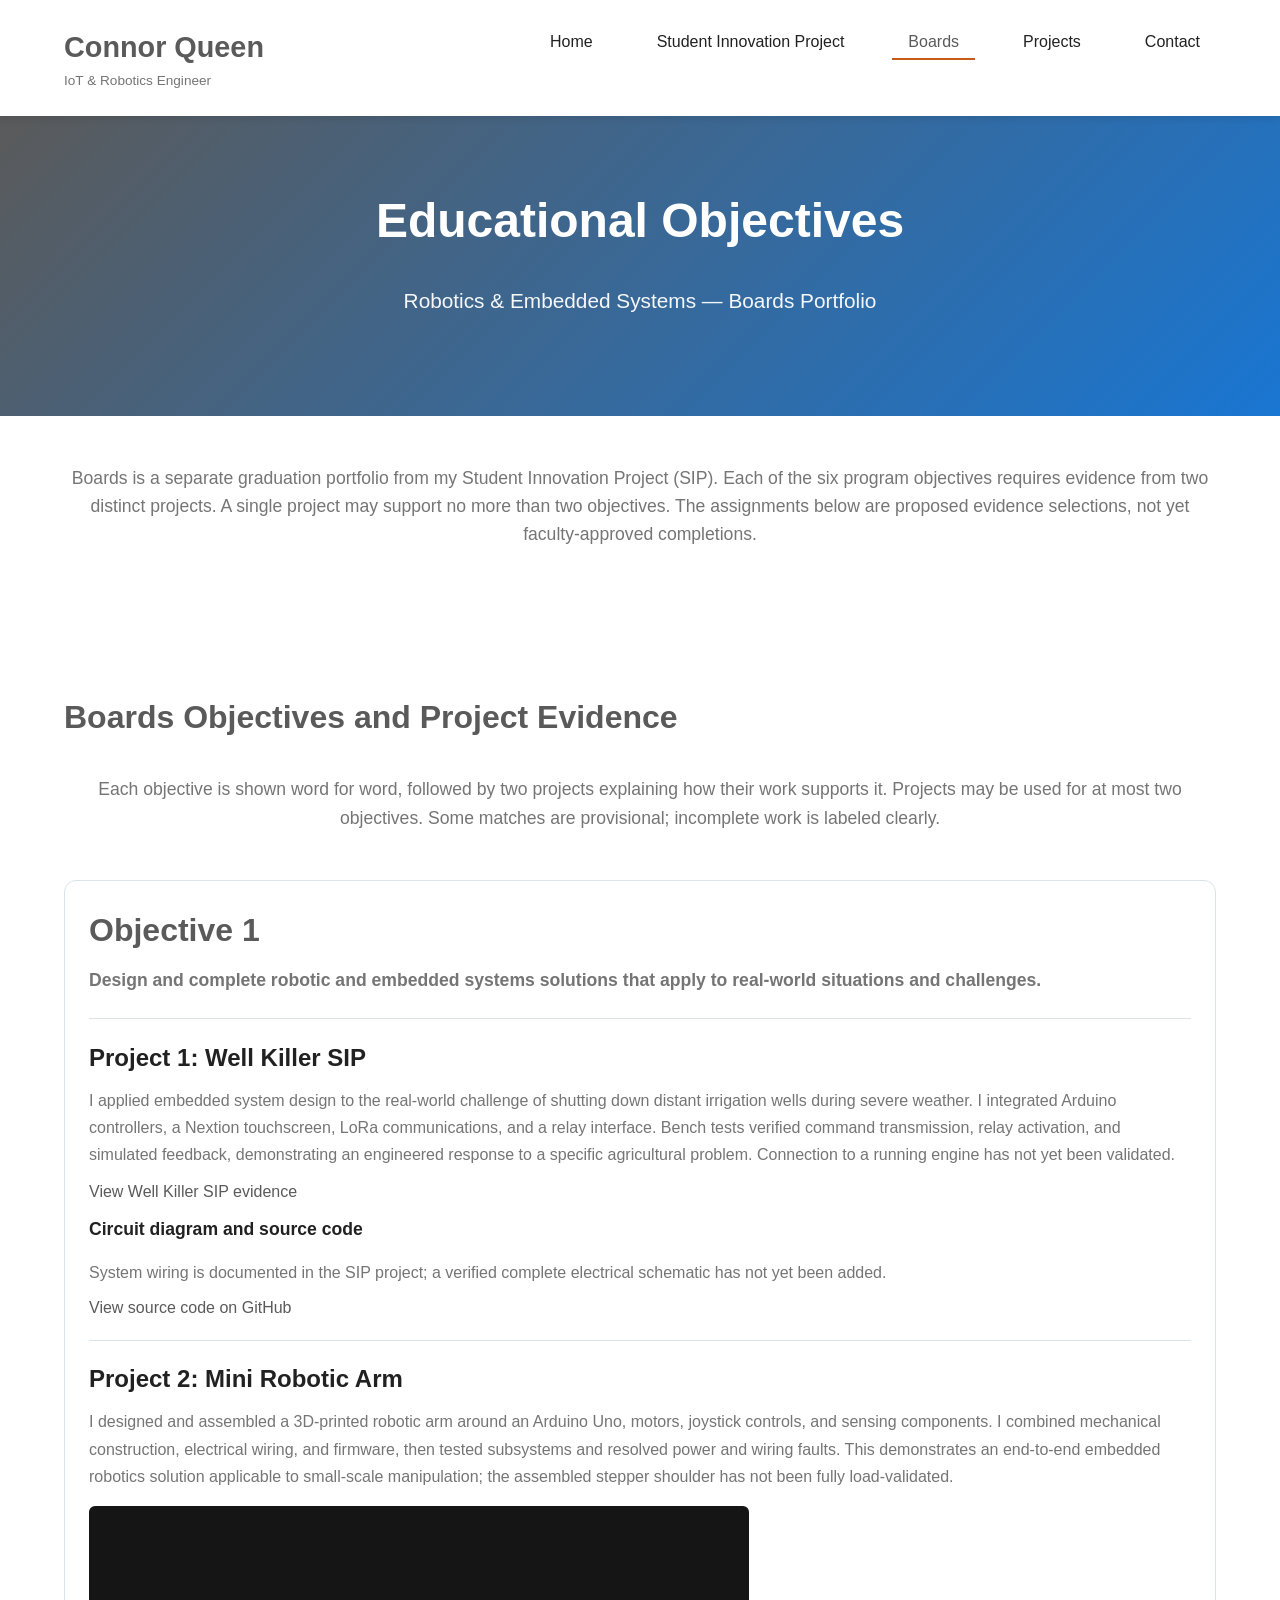
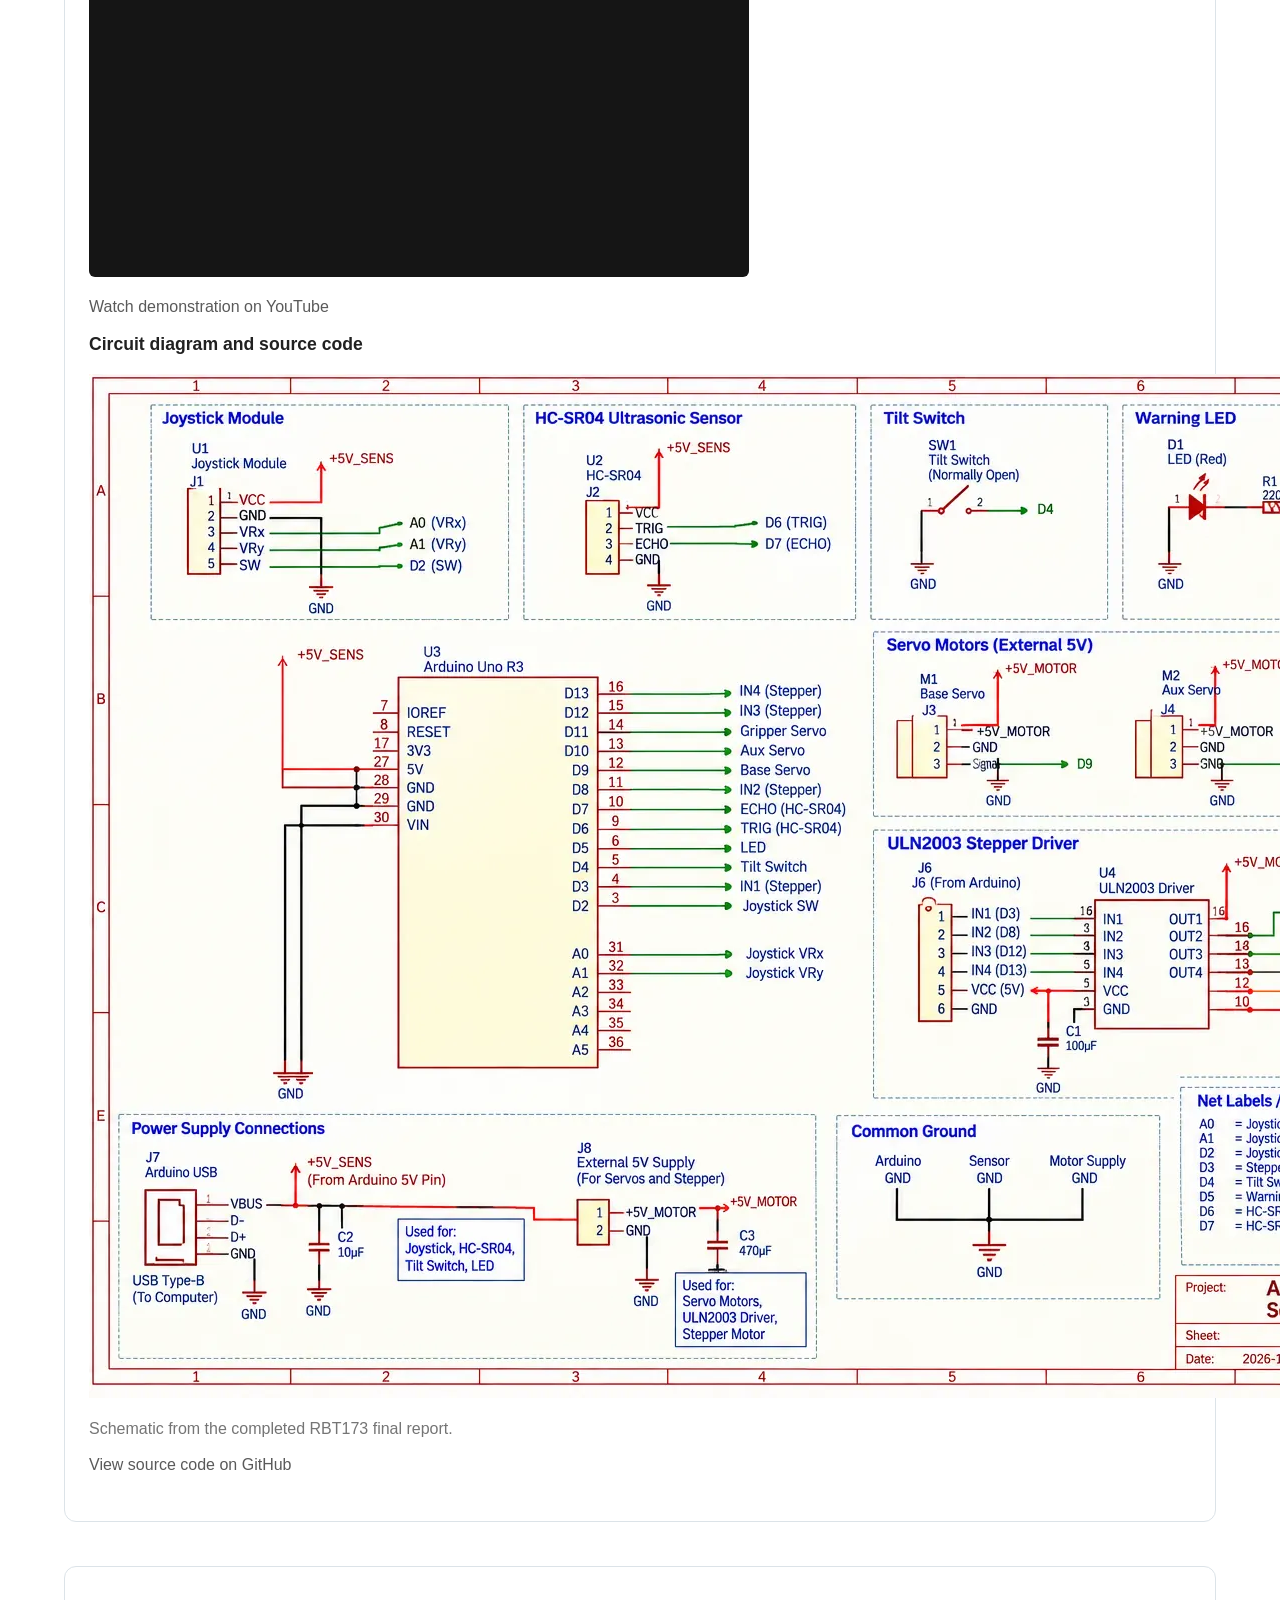
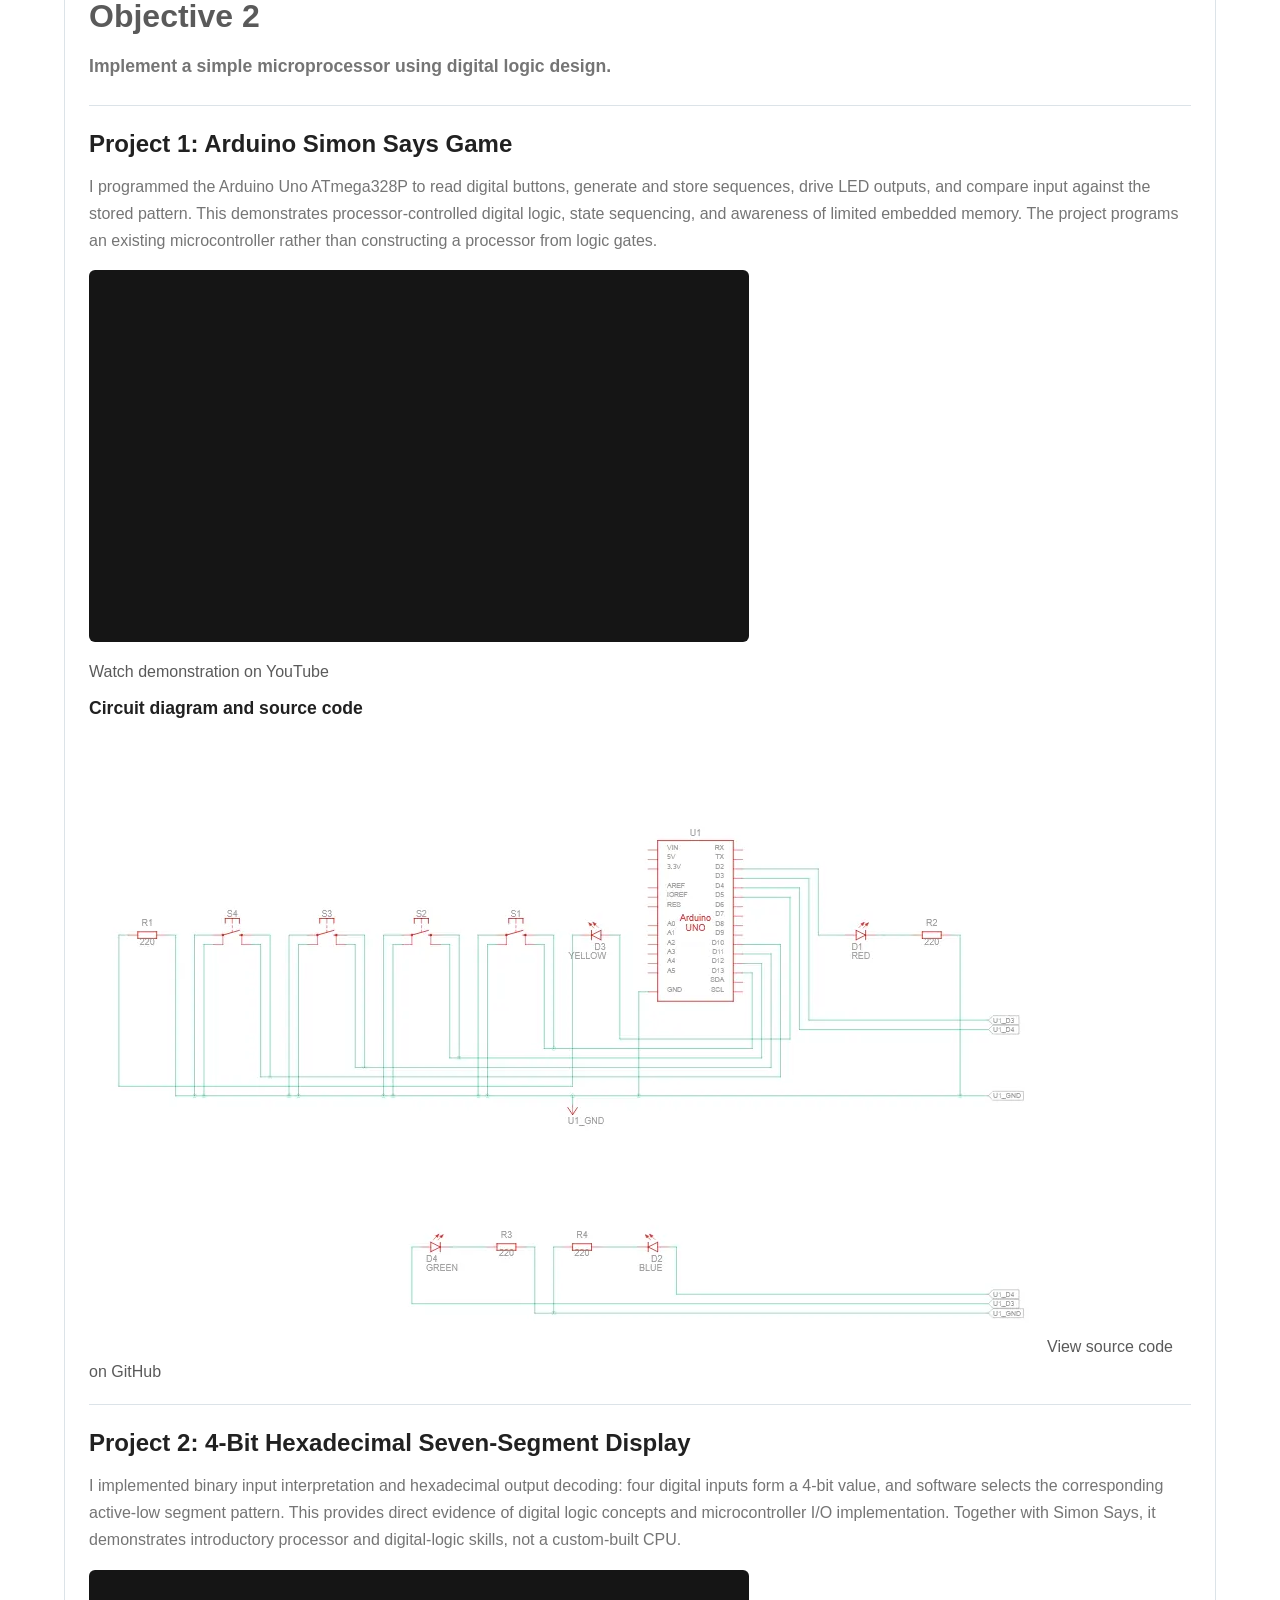
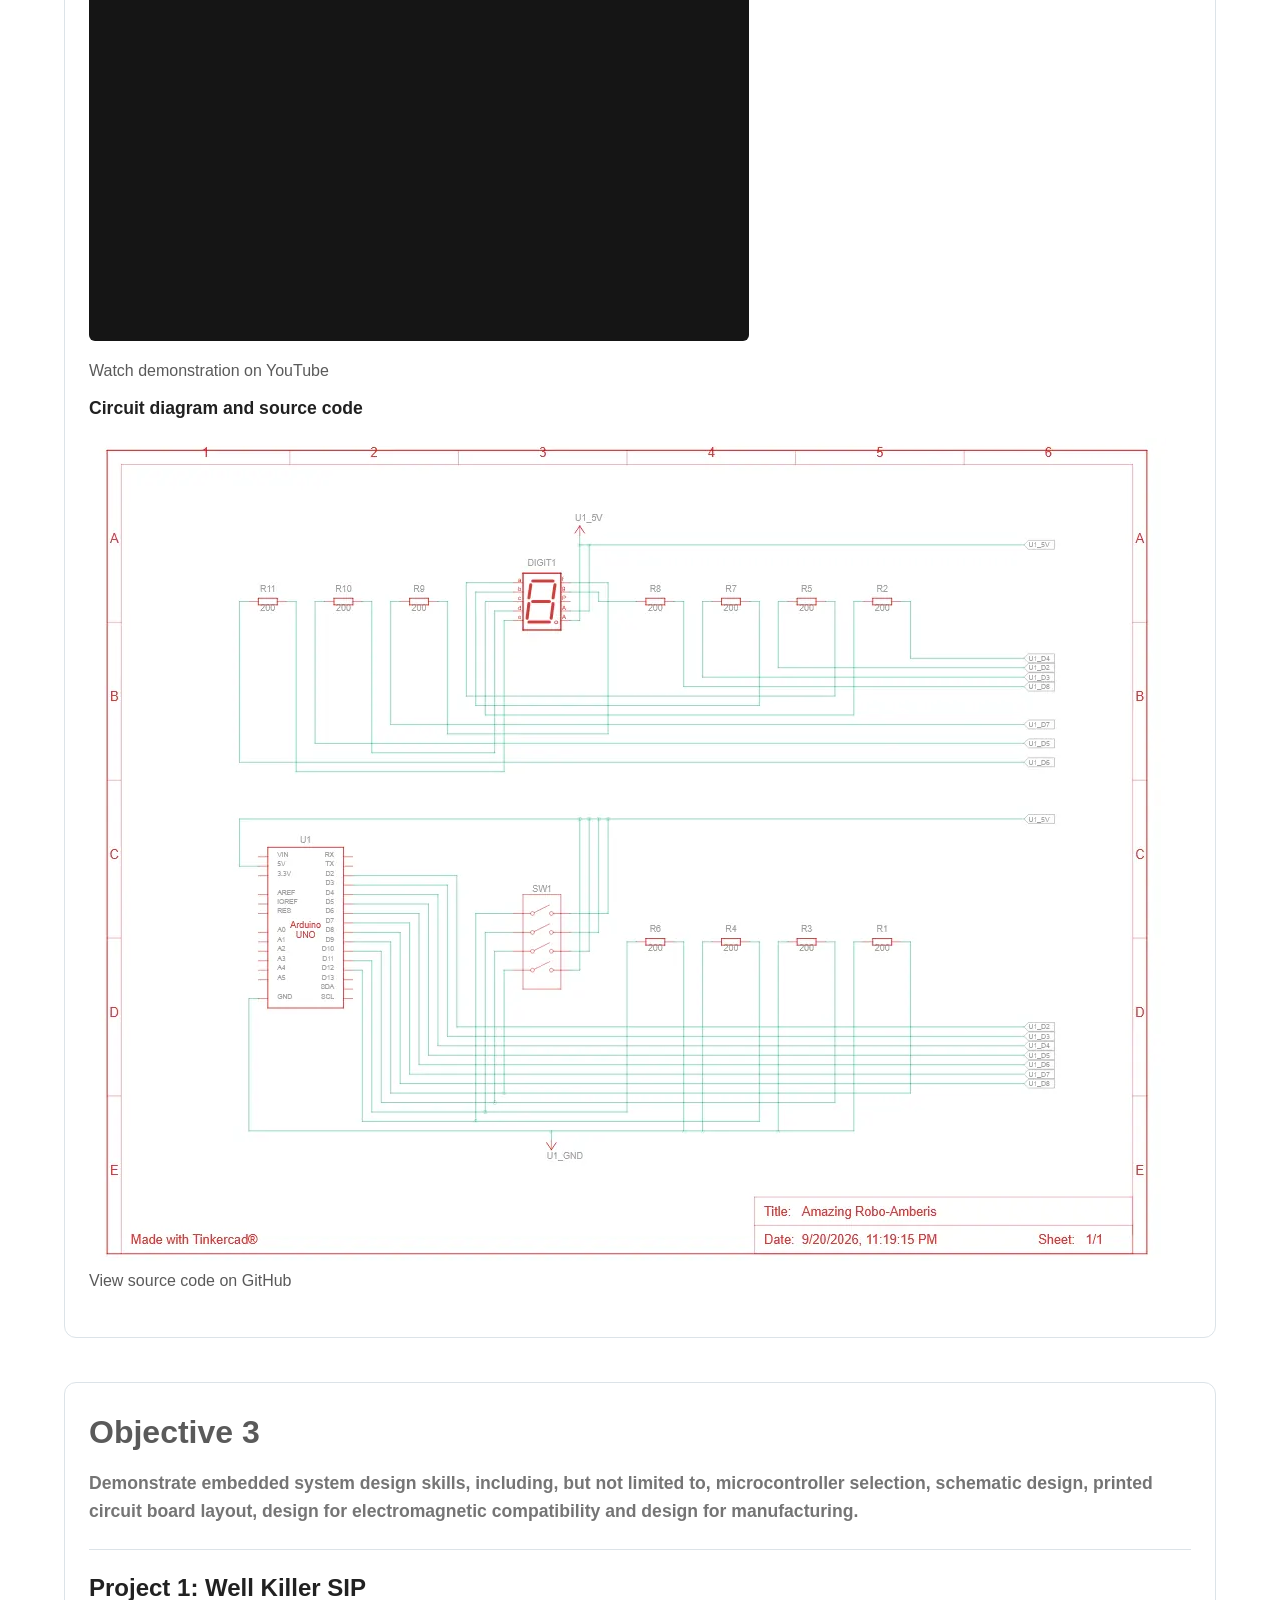
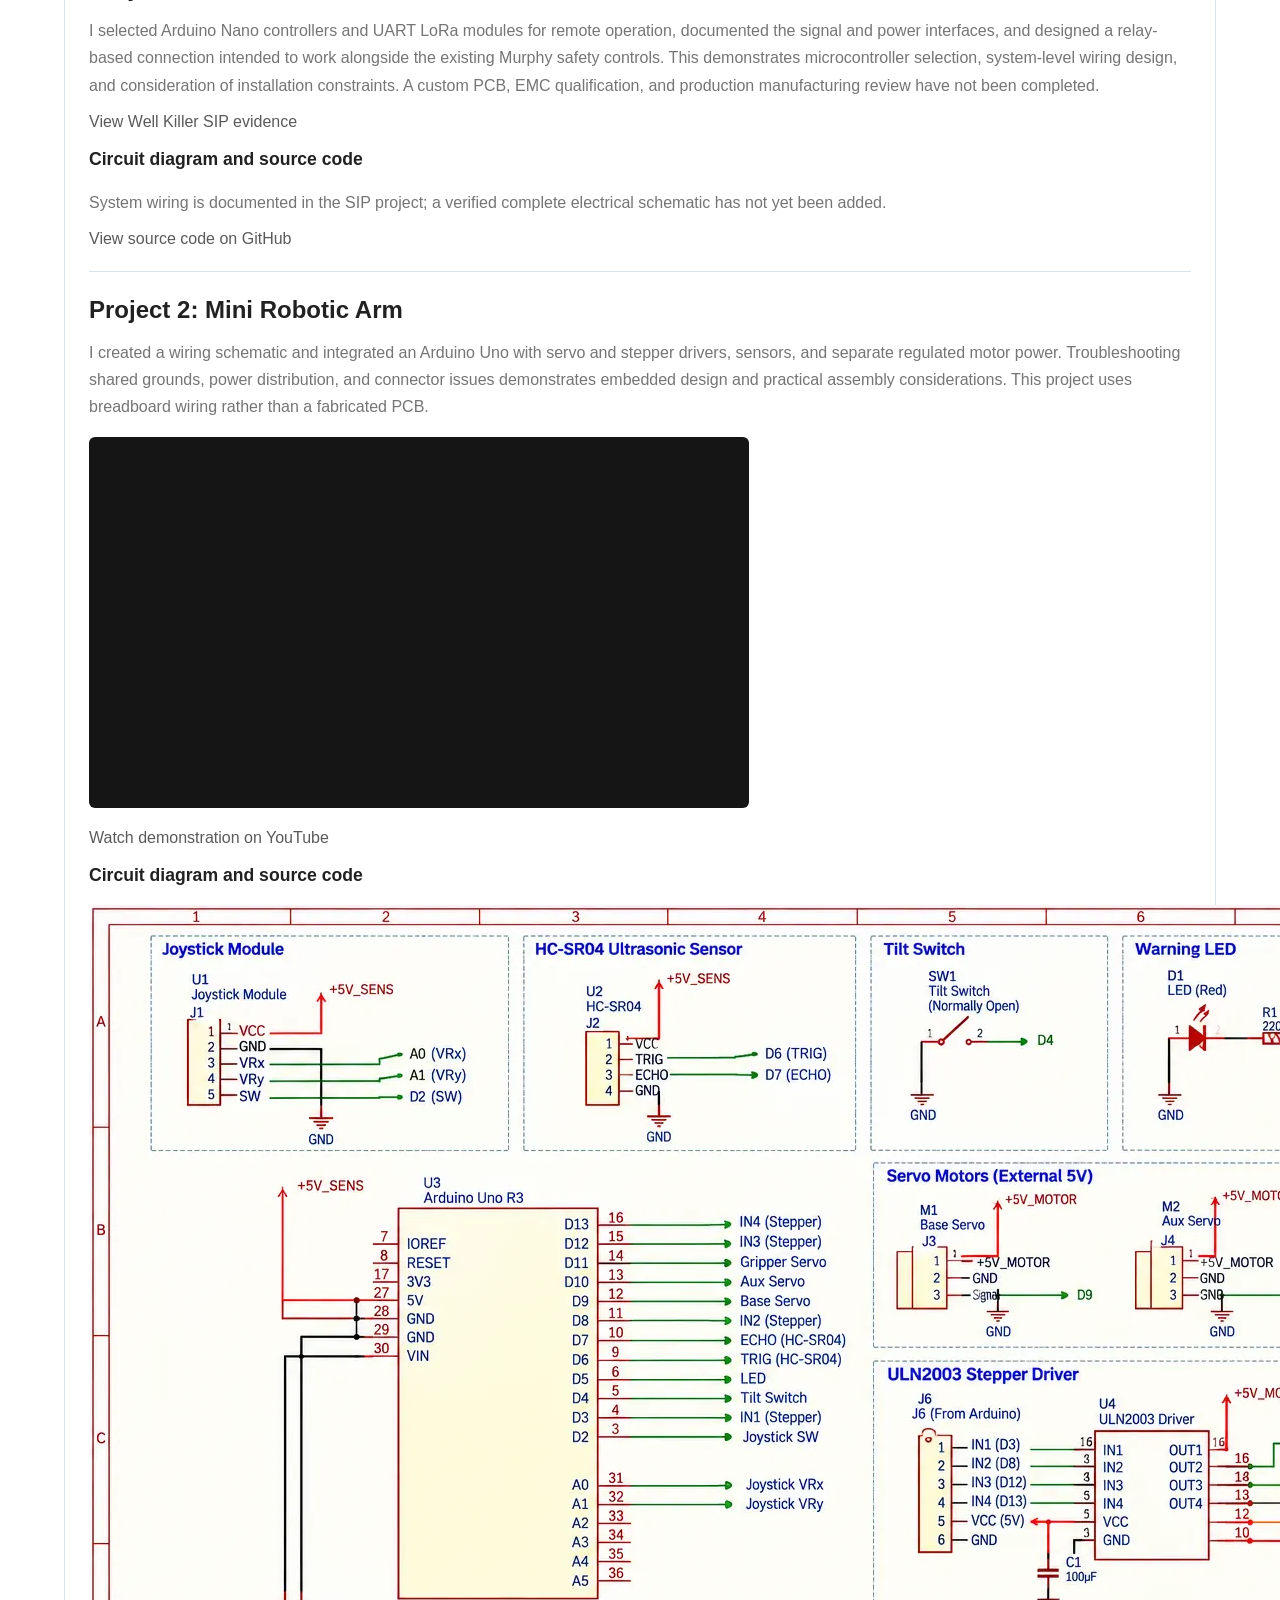
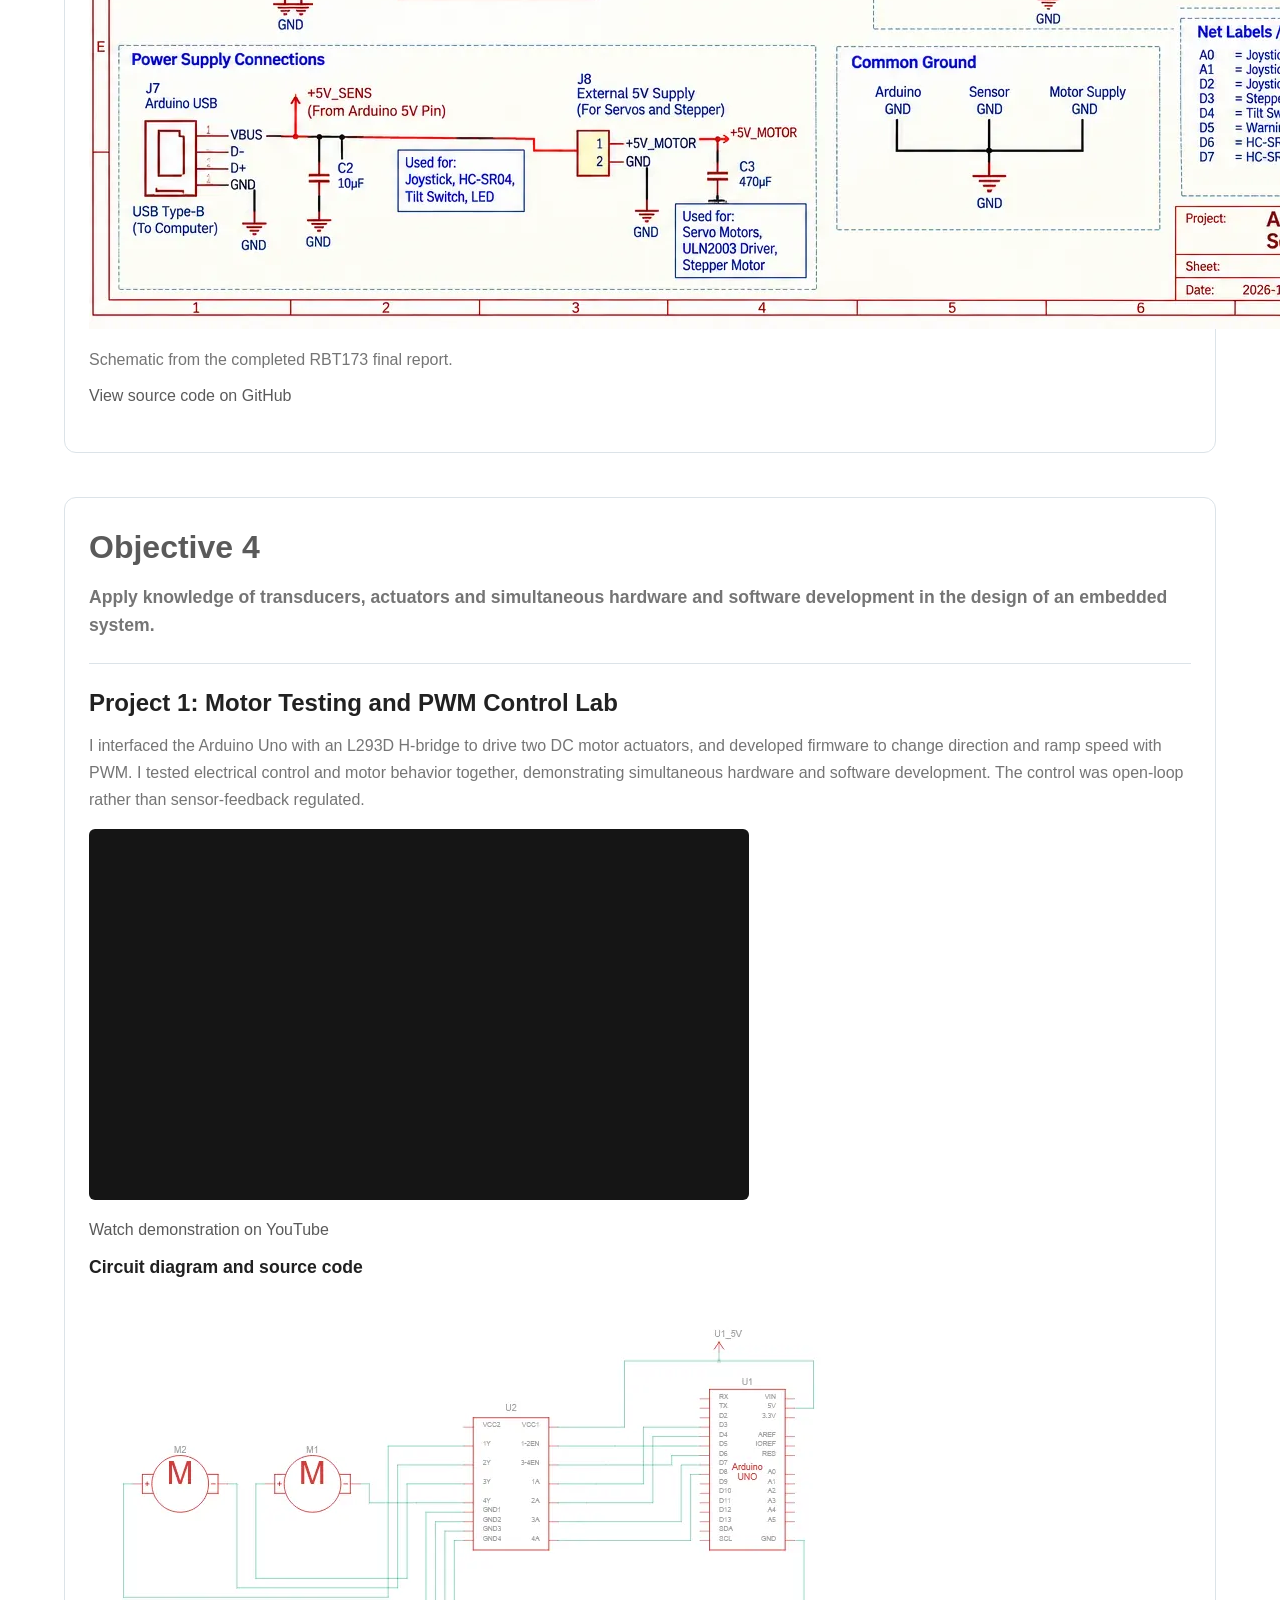
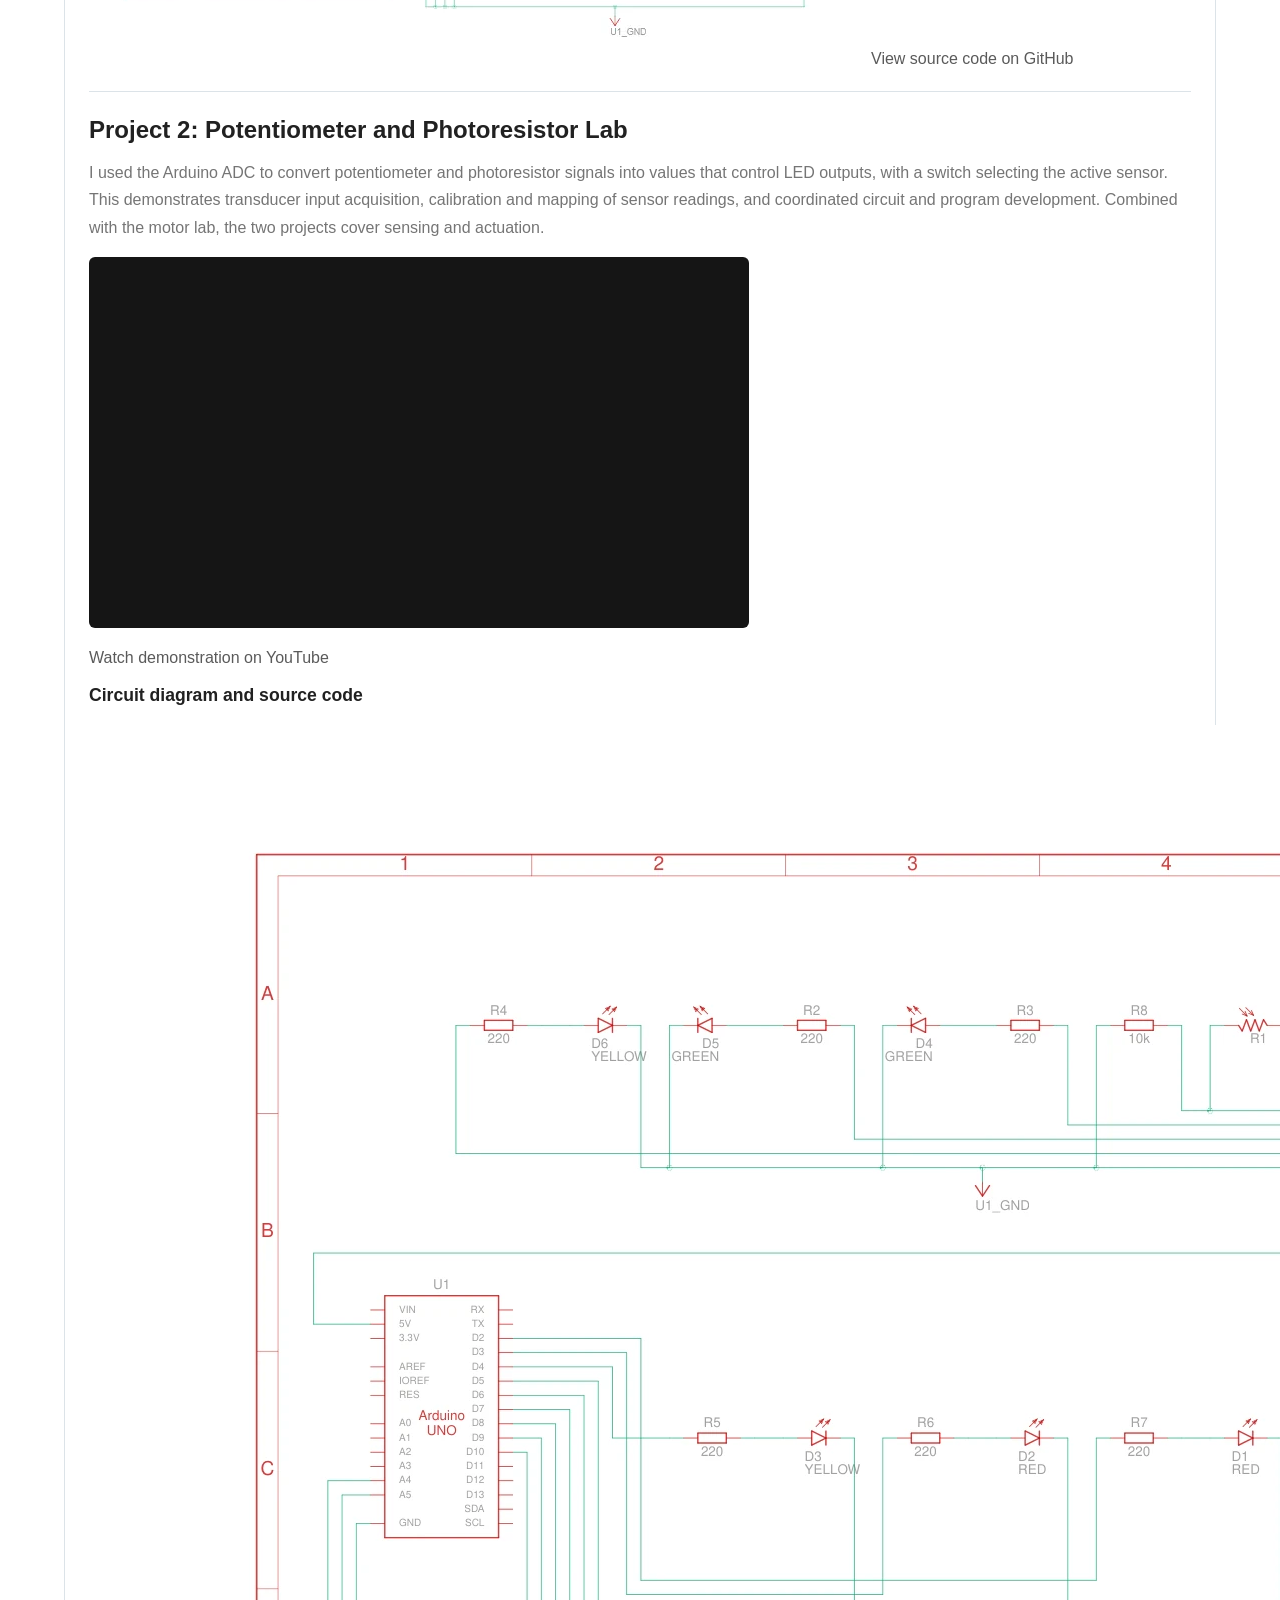
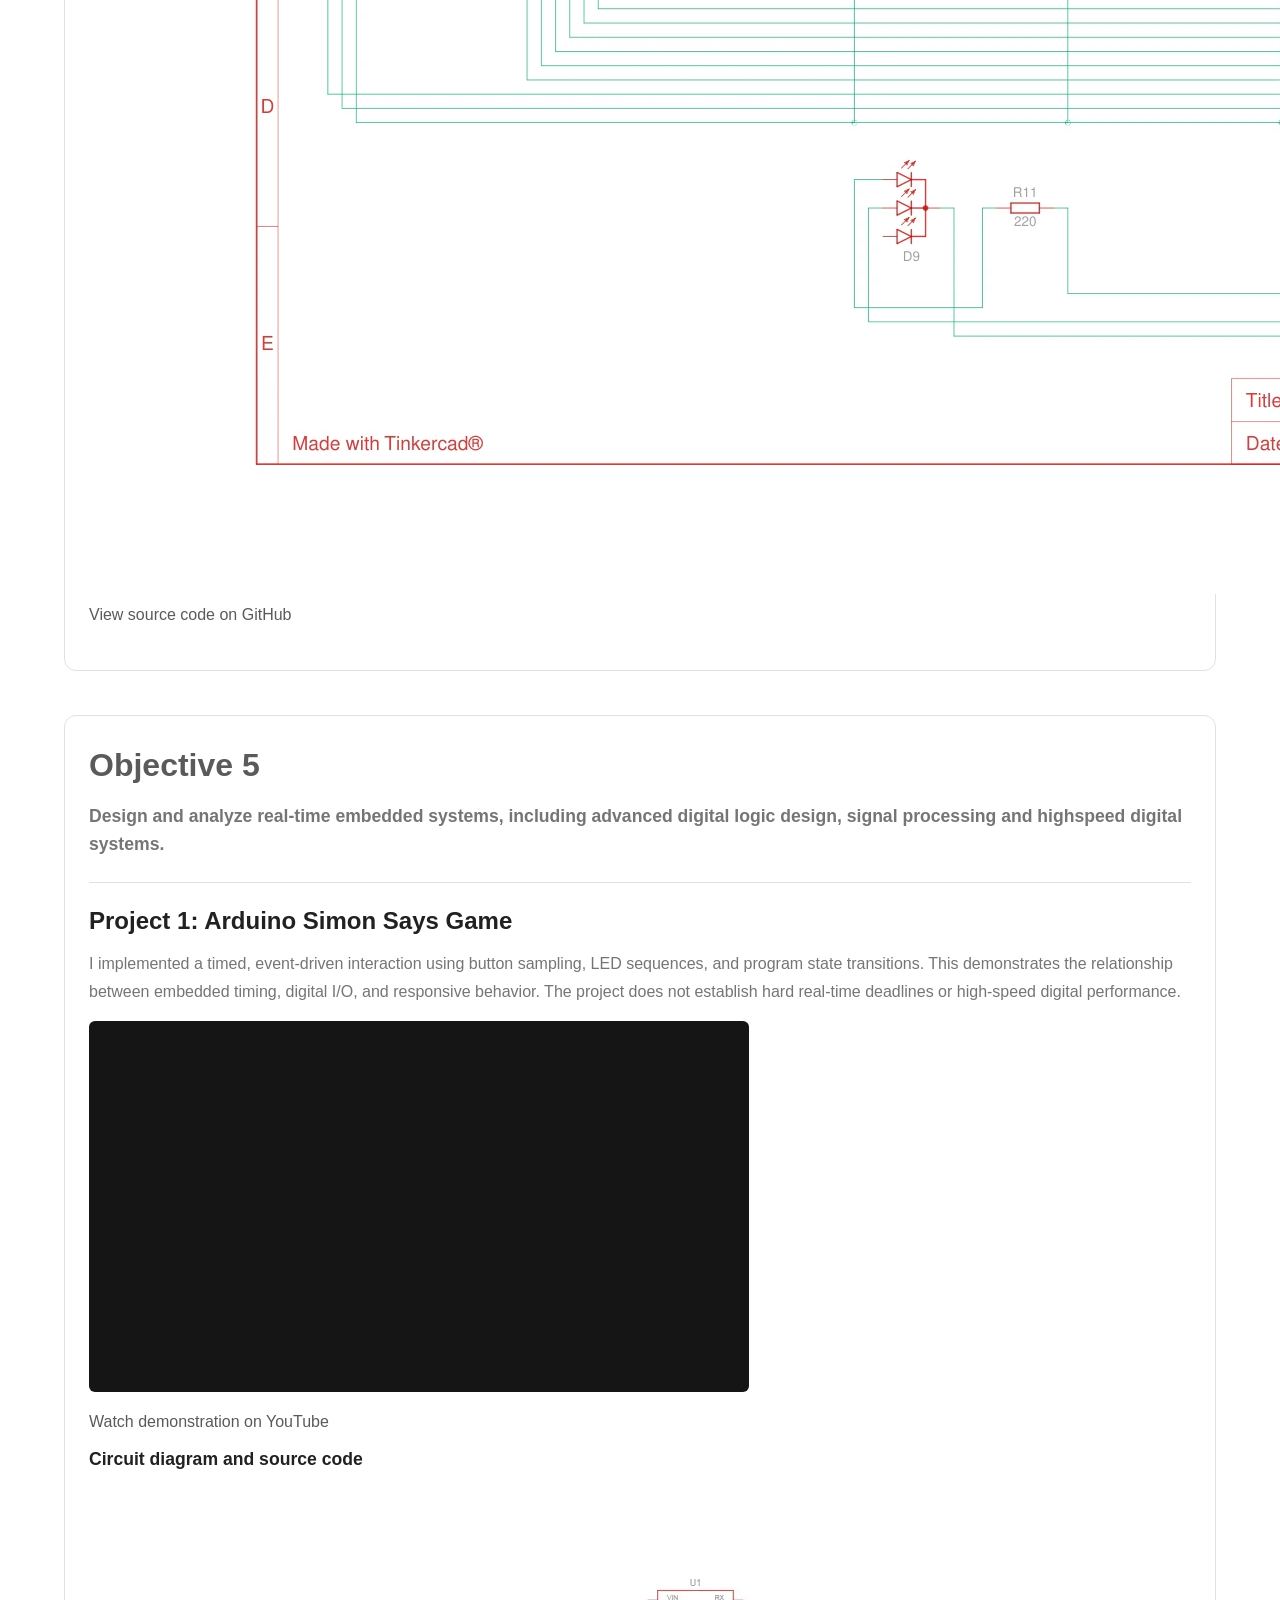
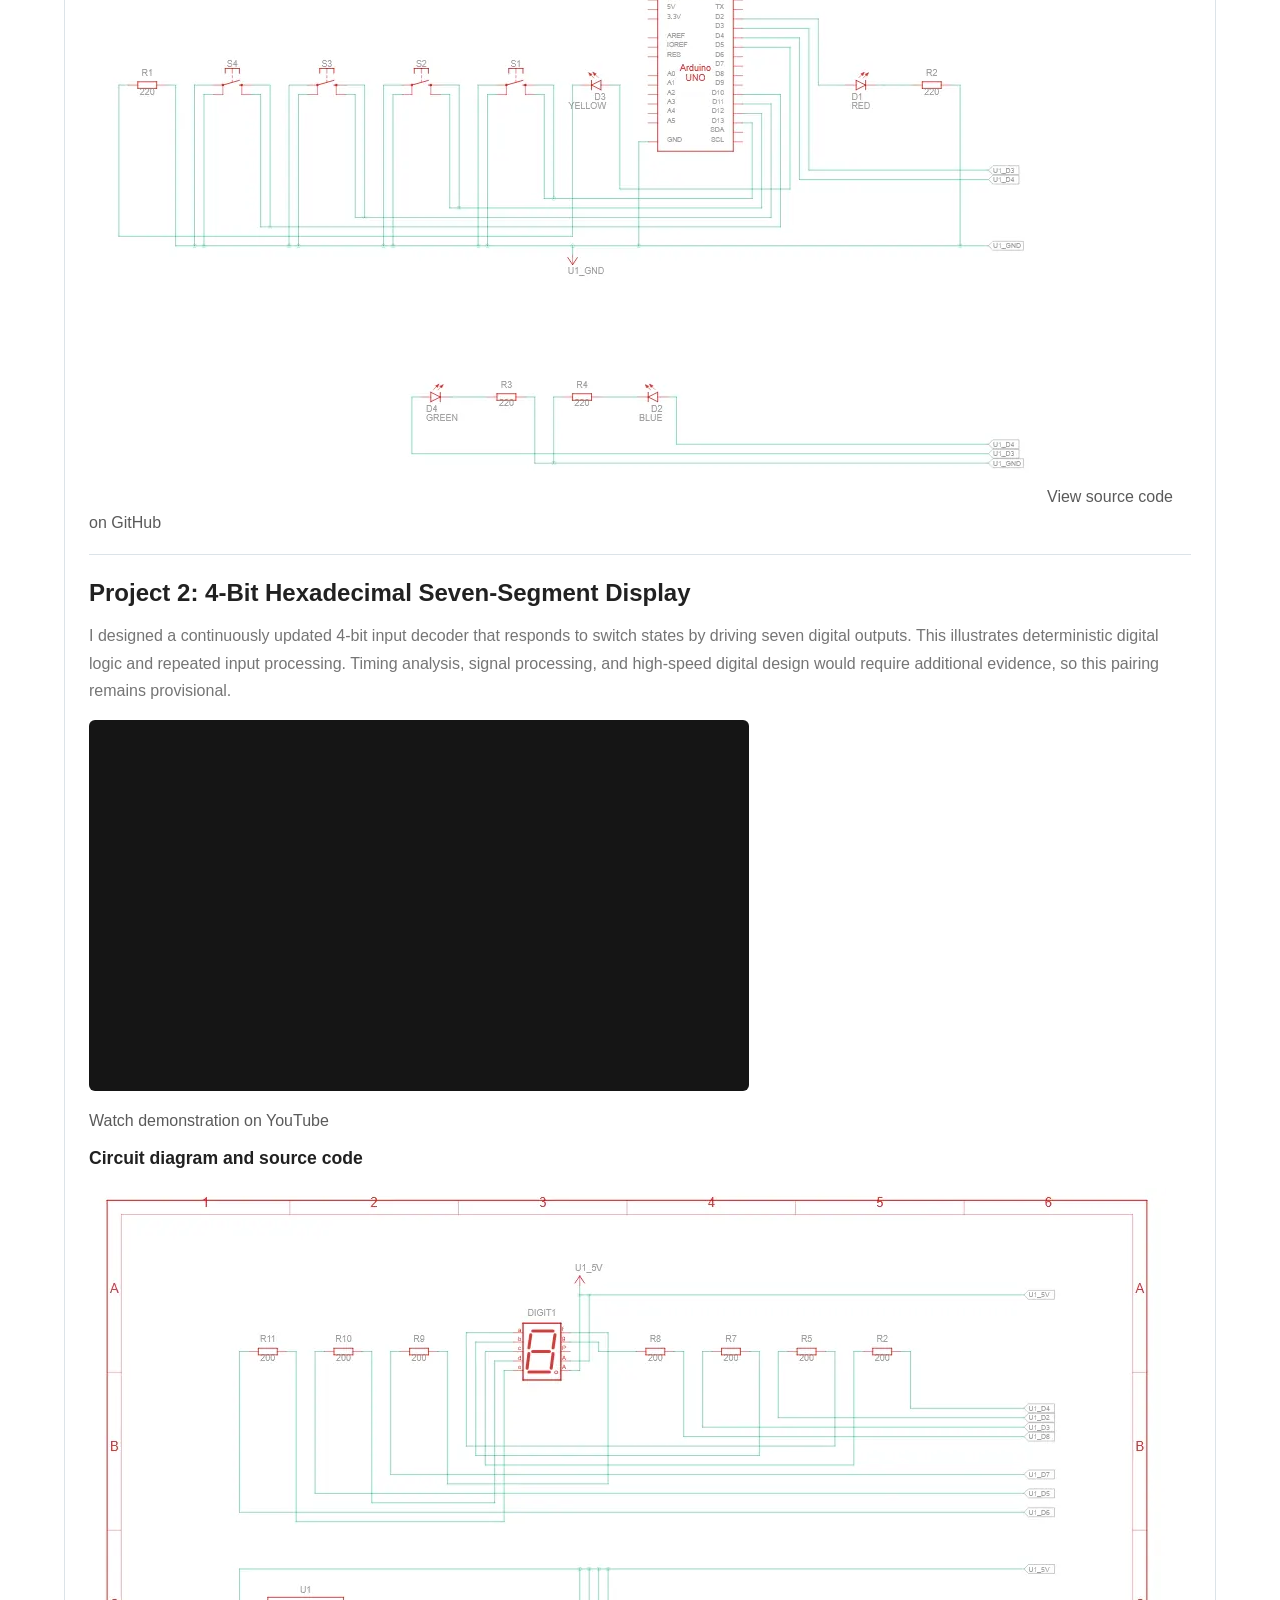
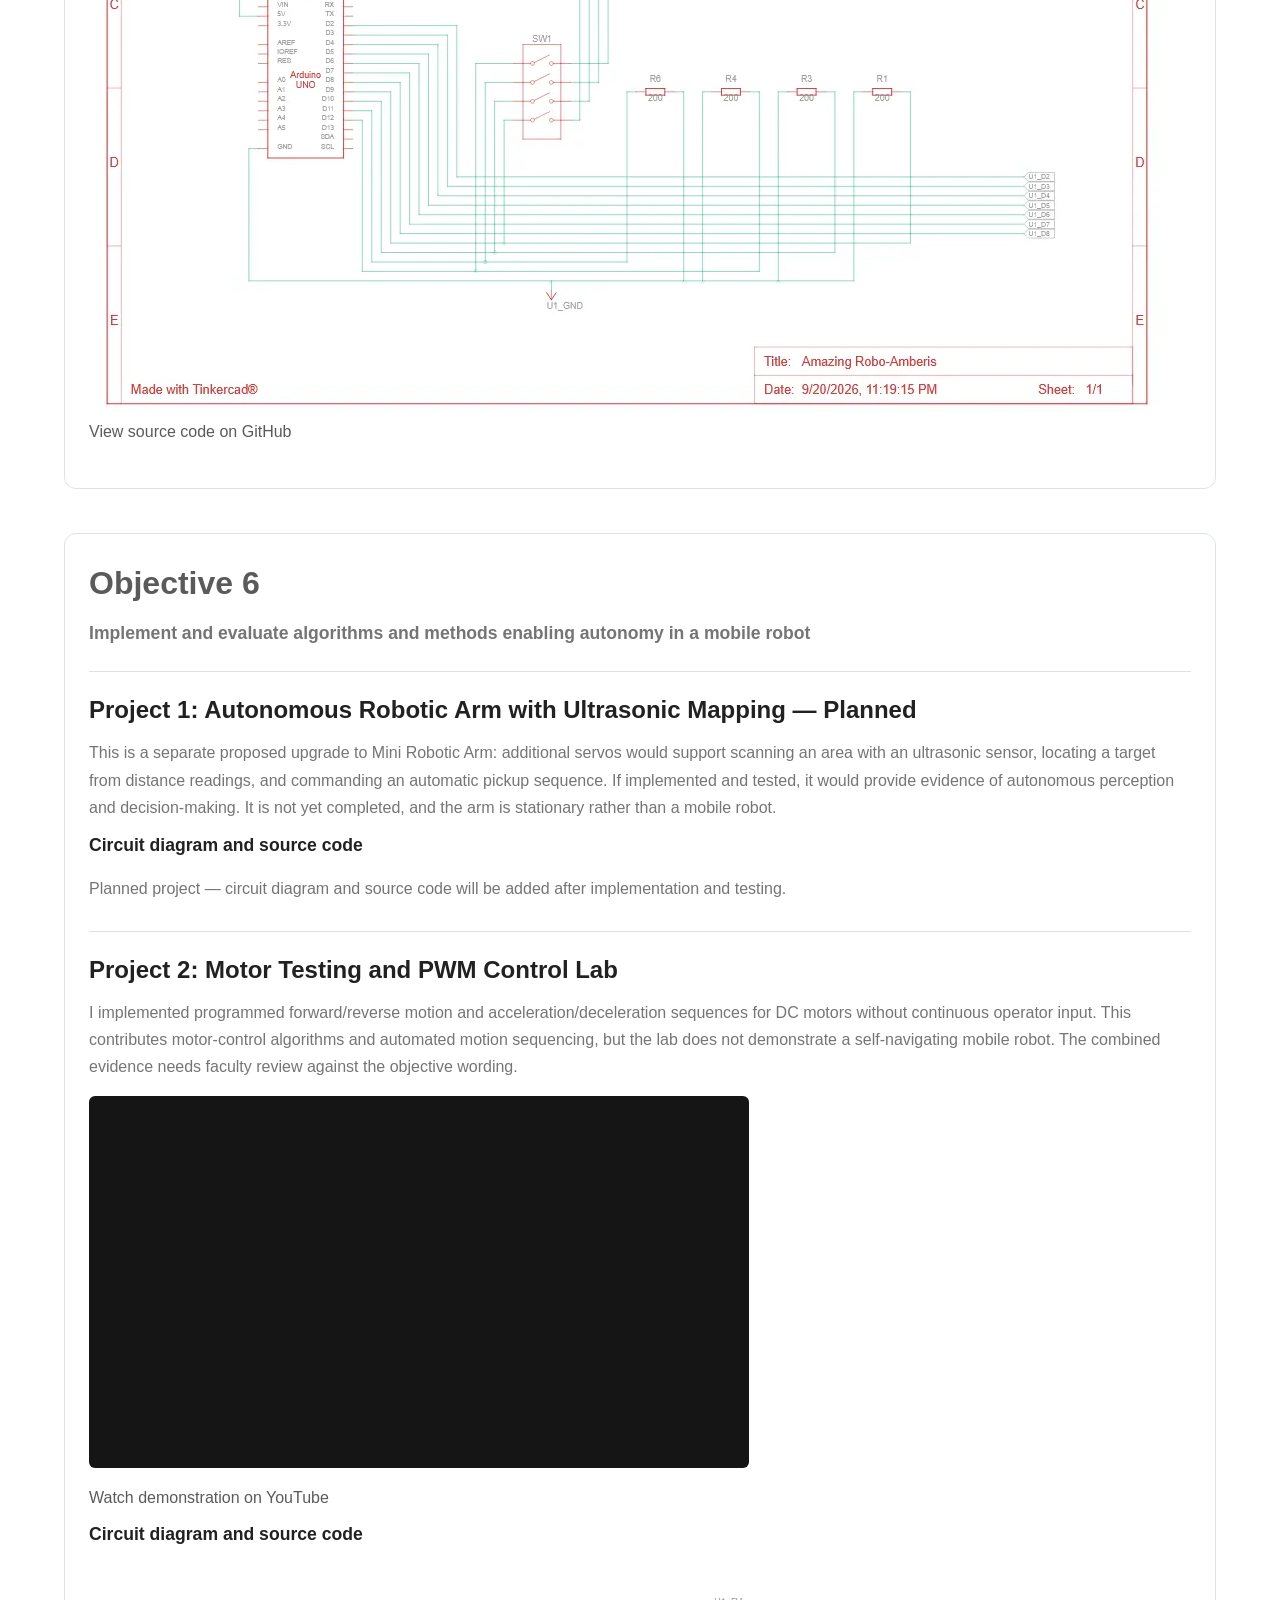
==== commit 0d71680e: "Update boards.html" ====
--- a/boards.html
+++ b/boards.html
@@ -41,7 +41,7 @@
 </div>
 </section>
 <!-- OBJECTIVES SECTION -->
-<section class="sip-section" id="boards-objectives"><div class="container"><h2>Boards Objectives and Project Evidence</h2><p class="section-intro">Each objective is shown word for word, followed by two projects explaining how their work supports it. Projects may be used for at most two objectives. Some matches are provisional; incomplete work is labeled clearly.</p><article class="boards-objective-block" id="objective-1"><h2>Objective 1</h2><p class="boards-objective-wording">Design and complete robotic and embedded systems solutions that apply to real-world situations and challenges.</p><div class="boards-project-evidence"><h3>Project 1: Well Killer SIP</h3><p>I applied embedded system design to the real-world challenge of shutting down distant irrigation wells during severe weather. I integrated Arduino controllers, a Nextion touchscreen, LoRa communications, and a relay interface. Bench tests verified command transmission, relay activation, and simulated feedback, demonstrating an engineered response to a specific agricultural problem. Connection to a running engine has not yet been validated.</p><p><a href="sip.html">View Well Killer SIP evidence</a></p><div class="boards-technical-evidence"><h4>Circuit diagram and source code</h4><p>System wiring is documented in the SIP project; a verified complete electrical schematic has not yet been added.</p><a class="boards-code-link" href="https://github.com/connorcqueen-lgtm/irrigation-well-control/tree/main/firmware" rel="noopener noreferrer" target="_blank">View source code on GitHub</a></div></div><div class="boards-project-evidence"><h3>Project 2: Mini Robotic Arm</h3><p>I designed and assembled a 3D-printed robotic arm around an Arduino Uno, motors, joystick controls, and sensing components. I combined mechanical construction, electrical wiring, and firmware, then tested subsystems and resolved power and wiring faults. This demonstrates an end-to-end embedded robotics solution applicable to small-scale manipulation; the assembled stepper shoulder has not been fully load-validated.</p><div class="boards-video-frame"><iframe allow="accelerometer; autoplay; clipboard-write; encrypted-media; gyroscope; picture-in-picture; web-share" allowfullscreen="" loading="lazy" src="https://www.youtube-nocookie.com/embed/jTlRbzLHmho" title="Mini Robotic Arm demonstration"></iframe></div><p><a href="https://youtube.com/shorts/jTlRbzLHmho?feature=share" rel="noopener noreferrer" target="_blank">Watch demonstration on YouTube</a></p><div class="boards-technical-evidence"><h4>Circuit diagram and source code</h4><img alt="Circuit schematic for Project 2: Mini Robotic Arm" class="boards-schematic" loading="lazy" src="[data-uri]"/><p>Schematic from the completed RBT173 final report.</p><a class="boards-code-link" href="https://github.com/connorcqueen-lgtm/Arduino_Robotic_Arm" rel="noopener noreferrer" target="_blank">View source code on GitHub</a></div></div></article><article class="boards-objective-block" id="objective-2"><h2>Objective 2</h2><p class="boards-objective-wording">Implement a simple microprocessor using digital logic design.</p><div class="boards-project-evidence"><h3>Project 1: Arduino Simon Says Game</h3><p>I programmed the Arduino Uno ATmega328P to read digital buttons, generate and store sequences, drive LED outputs, and compare input against the stored pattern. This demonstrates processor-controlled digital logic, state sequencing, and awareness of limited embedded memory. The project programs an existing microcontroller rather than constructing a processor from logic gates.</p><div class="boards-video-frame"><iframe allow="accelerometer; autoplay; clipboard-write; encrypted-media; gyroscope; picture-in-picture; web-share" allowfullscreen="" loading="lazy" src="https://www.youtube-nocookie.com/embed/XItAVQR8uHE" title="Arduino Simon Says Game demonstration"></iframe></div><p><a href="https://youtu.be/XItAVQR8uHE" rel="noopener noreferrer" target="_blank">Watch demonstration on YouTube</a></p><div class="boards-technical-evidence"><h4>Circuit diagram and source code</h4><img alt="Circuit schematic for Project 1: Arduino Simon Says Game" class="boards-schematic" loading="lazy" src="[data-uri]"/><a class="boards-code-link" href="https://github.com/connorcqueen-lgtm/Arduino-Simon-Says" rel="noopener noreferrer" target="_blank">View source code on GitHub</a></div></div><div class="boards-project-evidence"><h3>Project 2: 4-Bit Hexadecimal Seven-Segment Display</h3><p>I implemented binary input interpretation and hexadecimal output decoding: four digital inputs form a 4-bit value, and software selects the corresponding active-low segment pattern. This provides direct evidence of digital logic concepts and microcontroller I/O implementation. Together with Simon Says, it demonstrates introductory processor and digital-logic skills, not a custom-built CPU.</p><div class="boards-video-frame"><iframe allow="accelerometer; autoplay; clipboard-write; encrypted-media; gyroscope; picture-in-picture; web-share" allowfullscreen="" loading="lazy" src="https://www.youtube-nocookie.com/embed/2-9XP0s7n-E" title="4-Bit Hexadecimal Seven-Segment Display demonstration"></iframe></div><p><a href="https://youtu.be/2-9XP0s7n-E" rel="noopener noreferrer" target="_blank">Watch demonstration on YouTube</a></p><div class="boards-technical-evidence"><h4>Circuit diagram and source code</h4><img alt="Circuit schematic for Project 2: 4-Bit Hexadecimal Seven-Segment Display" class="boards-schematic" loading="lazy" src="[data-uri]"/><a class="boards-code-link" href="https://github.com/connorcqueen-lgtm/Arduino-7-Segment-Display" rel="noopener noreferrer" target="_blank">View source code on GitHub</a></div></div></article><article class="boards-objective-block" id="objective-3"><h2>Objective 3</h2><p class="boards-objective-wording">Demonstrate embedded system design skills, including, but not limited to, microcontroller selection, schematic design, printed circuit board layout, design for electromagnetic compatibility and design for manufacturing.</p><div class="boards-project-evidence"><h3>Project 1: Well Killer SIP</h3><p>I selected Arduino Nano controllers and UART LoRa modules for remote operation, documented the signal and power interfaces, and designed a relay-based connection intended to work alongside the existing Murphy safety controls. This demonstrates microcontroller selection, system-level wiring design, and consideration of installation constraints. A custom PCB, EMC qualification, and production manufacturing review have not been completed.</p><p><a href="sip.html">View Well Killer SIP evidence</a></p><div class="boards-technical-evidence"><h4>Circuit diagram and source code</h4><p>System wiring is documented in the SIP project; a verified complete electrical schematic has not yet been added.</p><a class="boards-code-link" href="https://github.com/connorcqueen-lgtm/irrigation-well-control/tree/main/firmware" rel="noopener noreferrer" target="_blank">View source code on GitHub</a></div></div><div class="boards-project-evidence"><h3>Project 2: Mini Robotic Arm</h3><p>I created a wiring schematic and integrated an Arduino Uno with servo and stepper drivers, sensors, and separate regulated motor power. Troubleshooting shared grounds, power distribution, and connector issues demonstrates embedded design and practical assembly considerations. This project uses breadboard wiring rather than a fabricated PCB.</p><div class="boards-video-frame"><iframe allow="accelerometer; autoplay; clipboard-write; encrypted-media; gyroscope; picture-in-picture; web-share" allowfullscreen="" loading="lazy" src="https://www.youtube-nocookie.com/embed/jTlRbzLHmho" title="Mini Robotic Arm demonstration"></iframe></div><p><a href="https://youtube.com/shorts/jTlRbzLHmho?feature=share" rel="noopener noreferrer" target="_blank">Watch demonstration on YouTube</a></p><div class="boards-technical-evidence"><h4>Circuit diagram and source code</h4><img alt="Circuit schematic for Project 2: Mini Robotic Arm" class="boards-schematic" loading="lazy" src="[data-uri]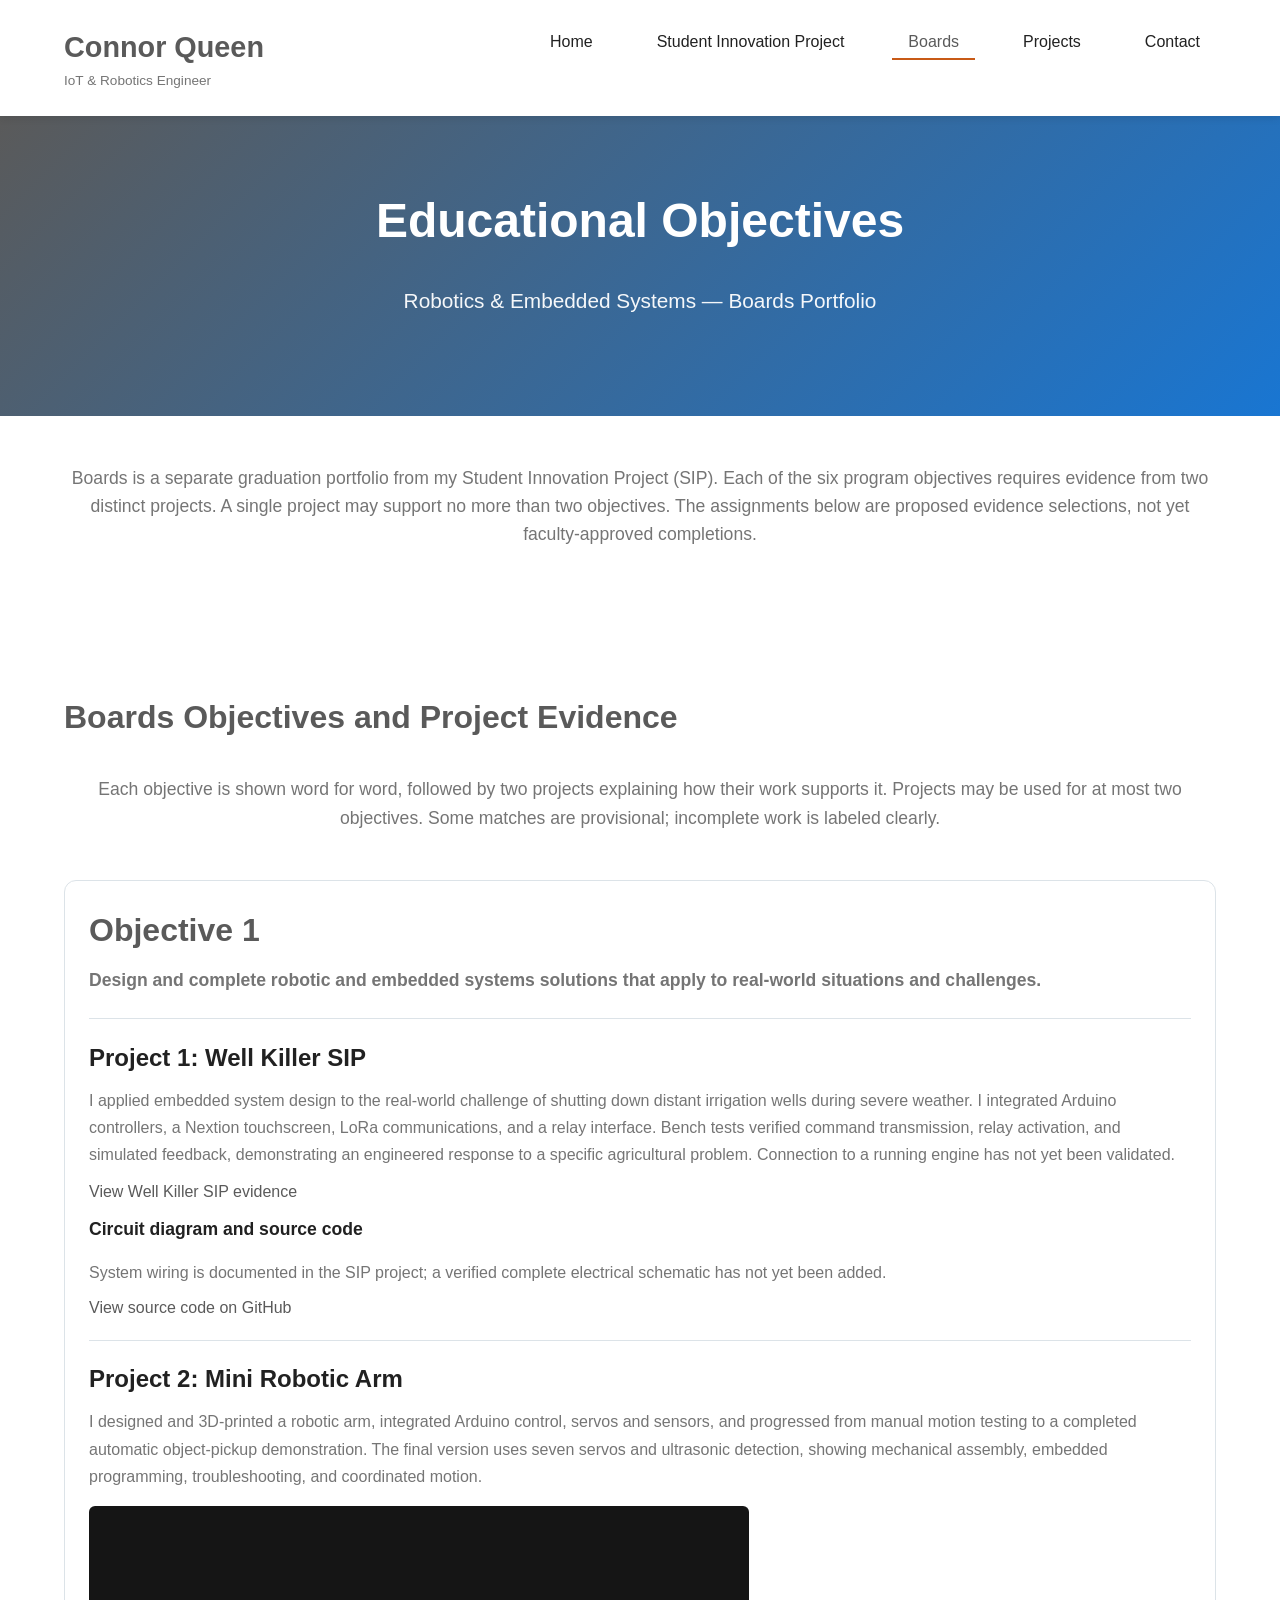
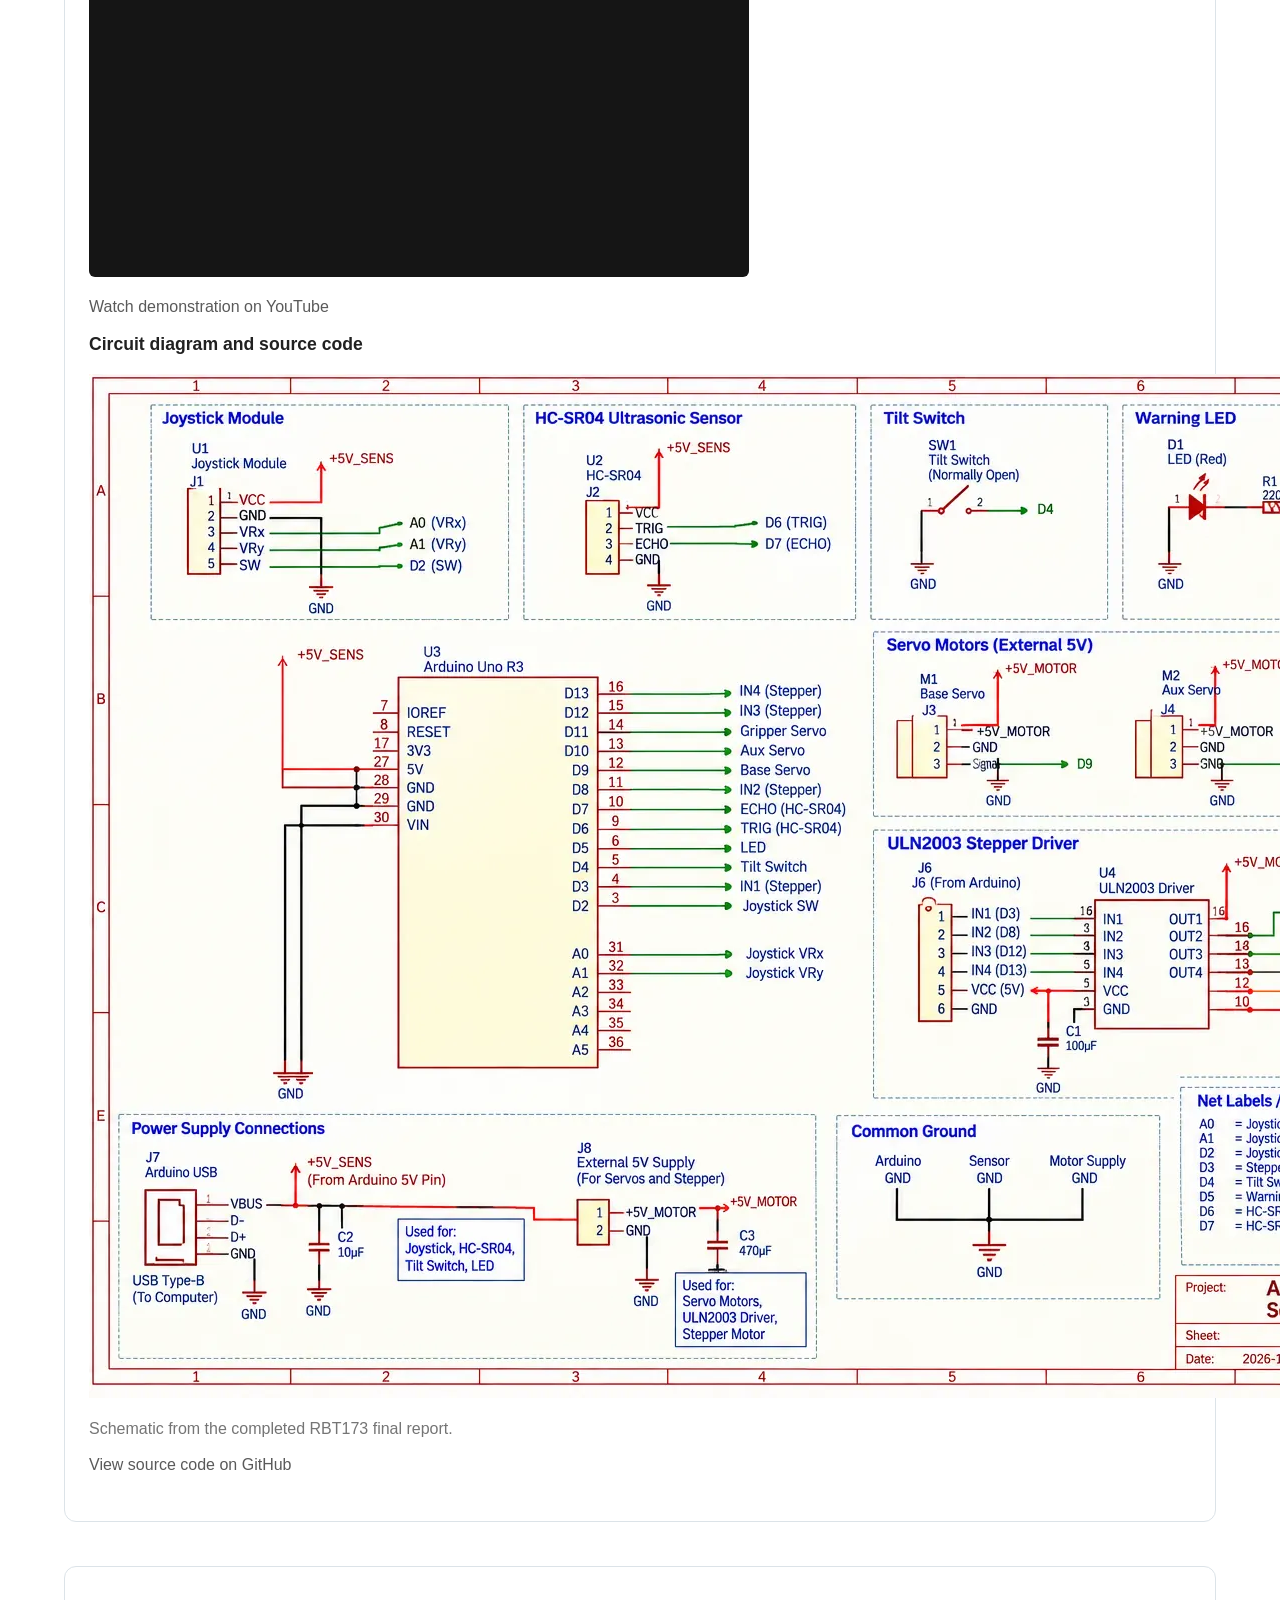
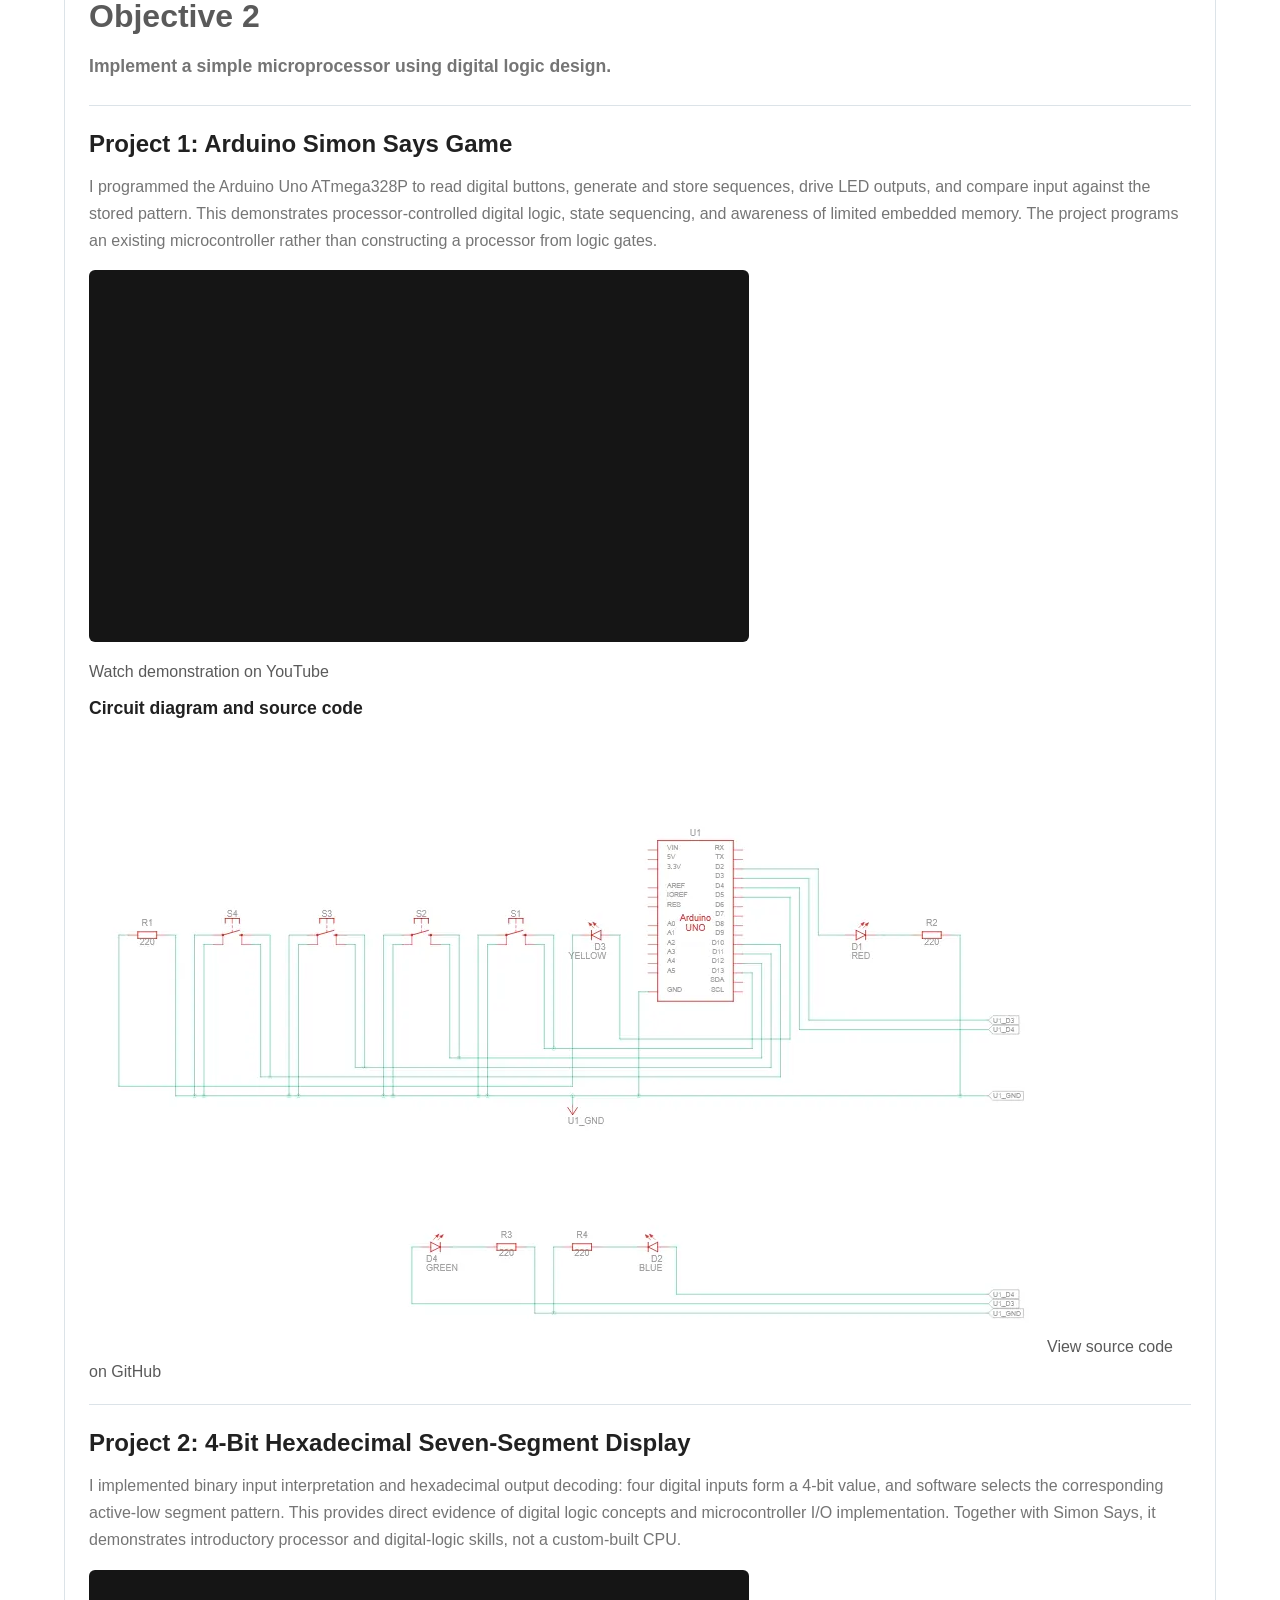
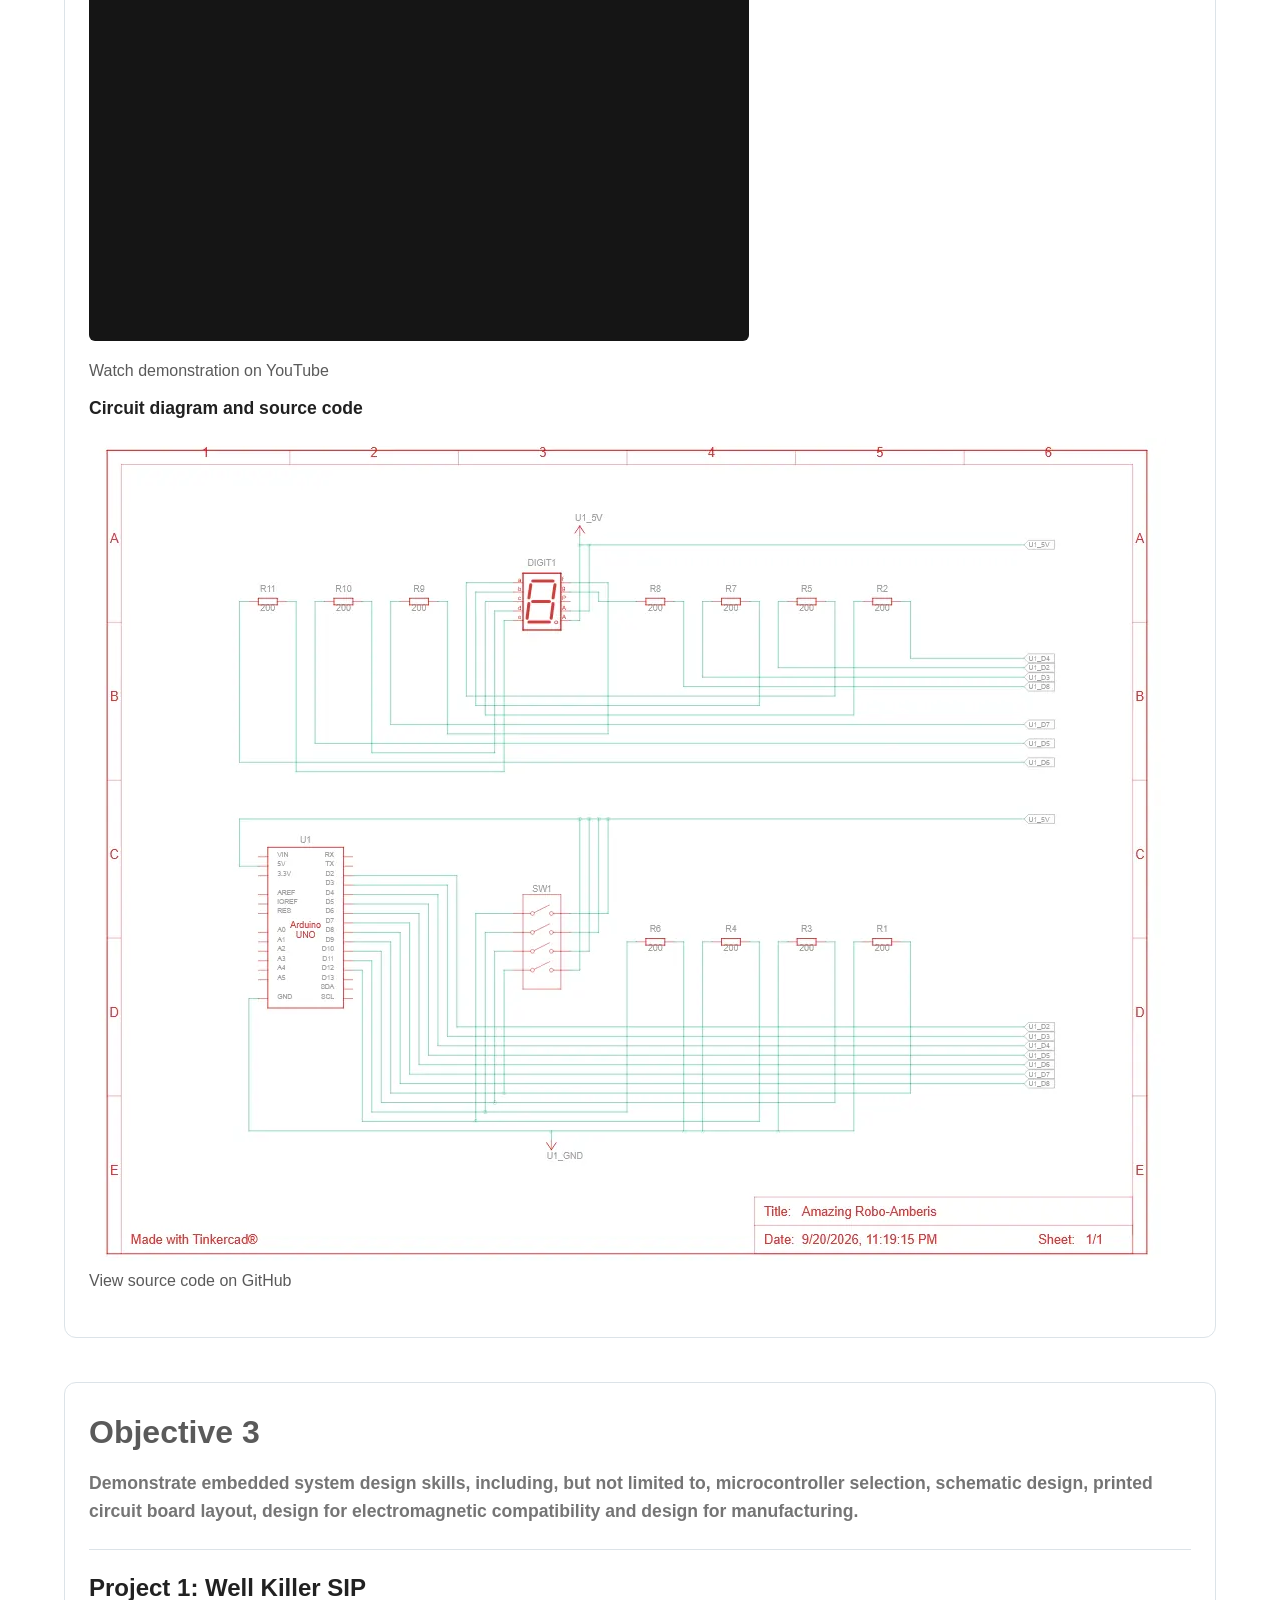
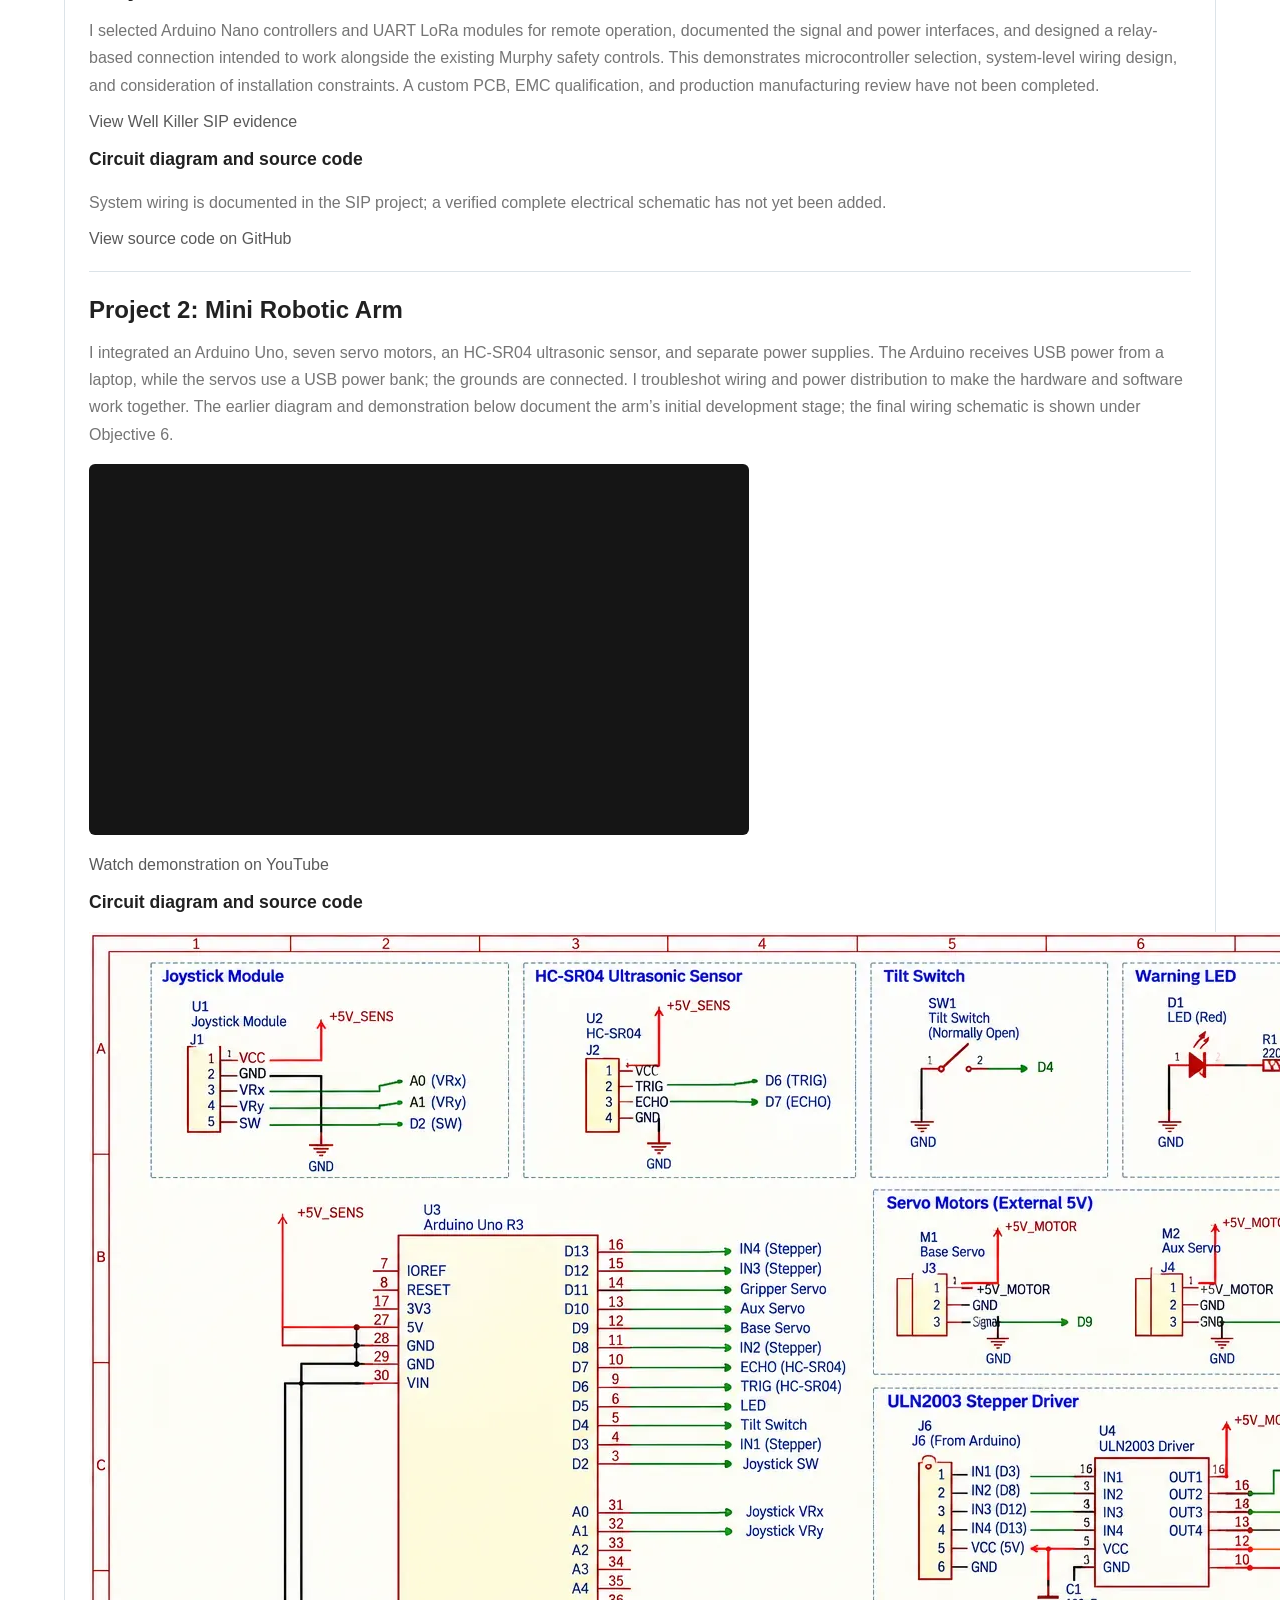
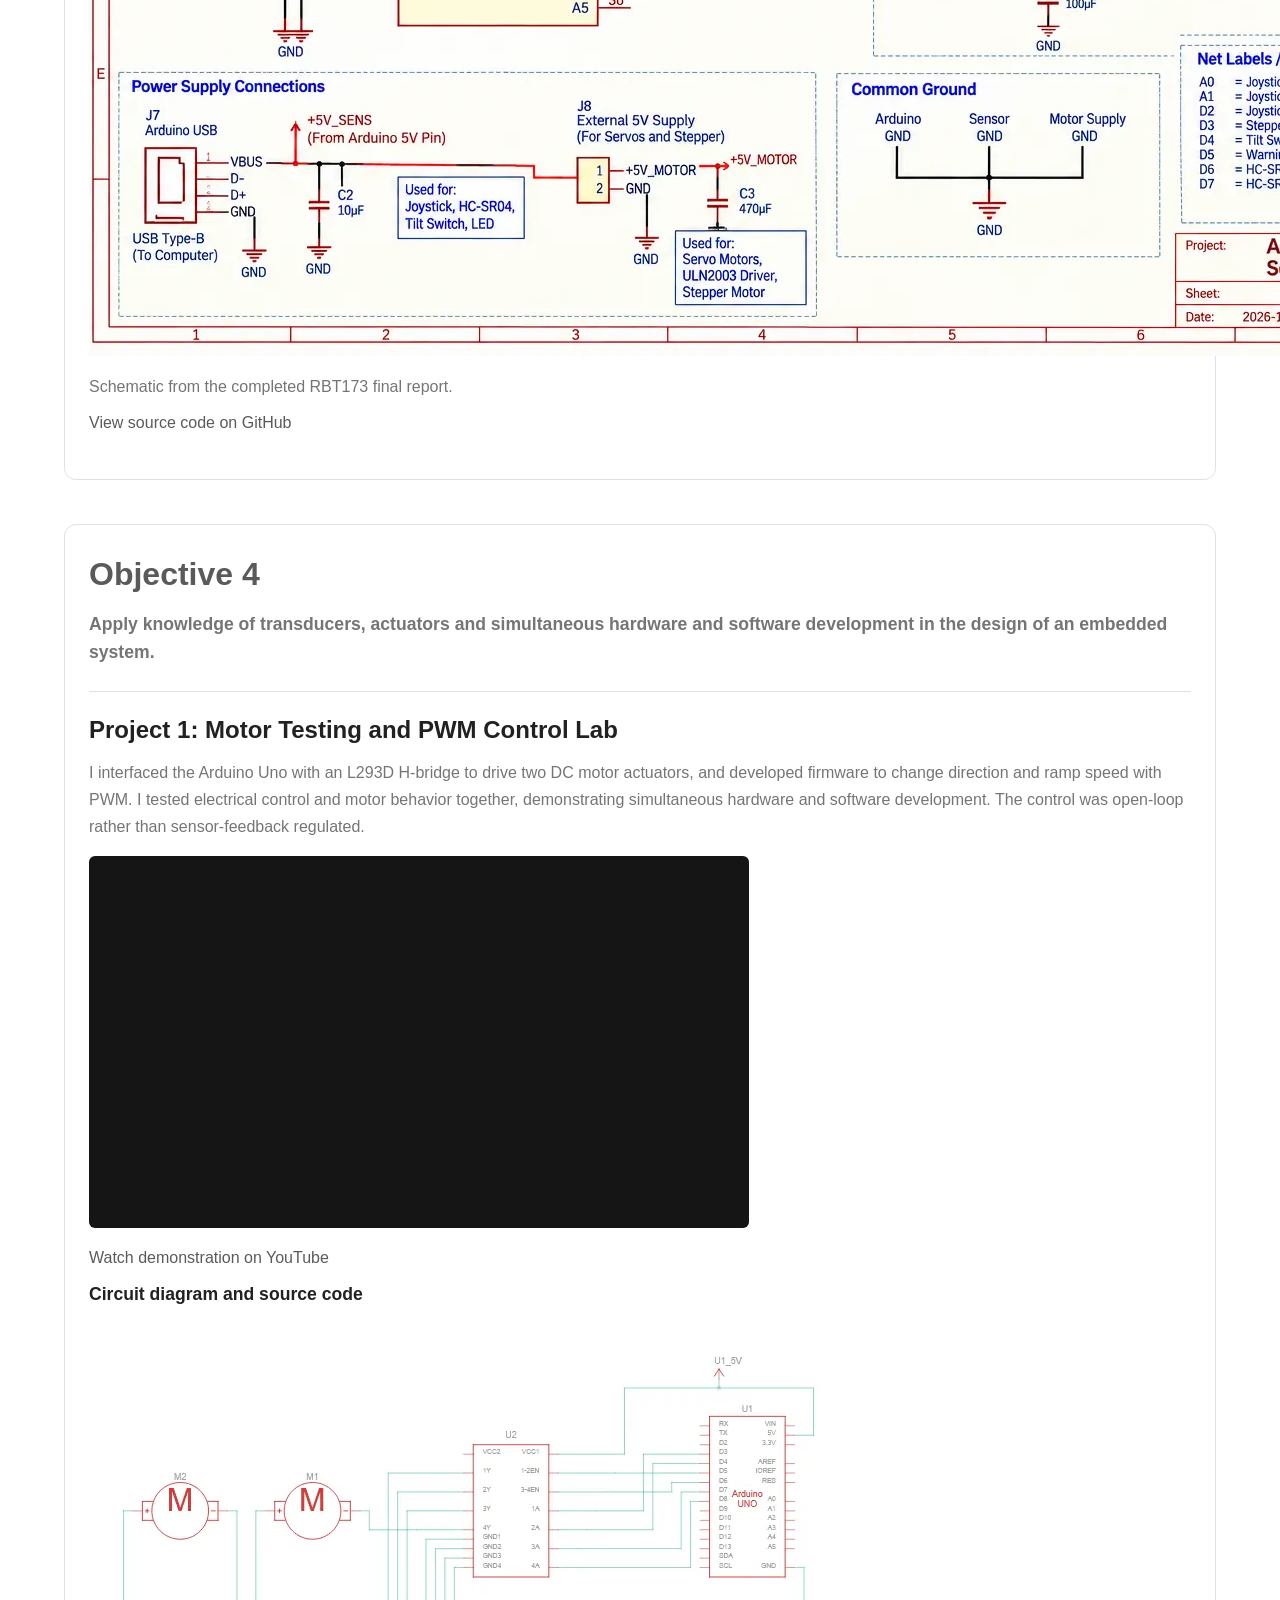
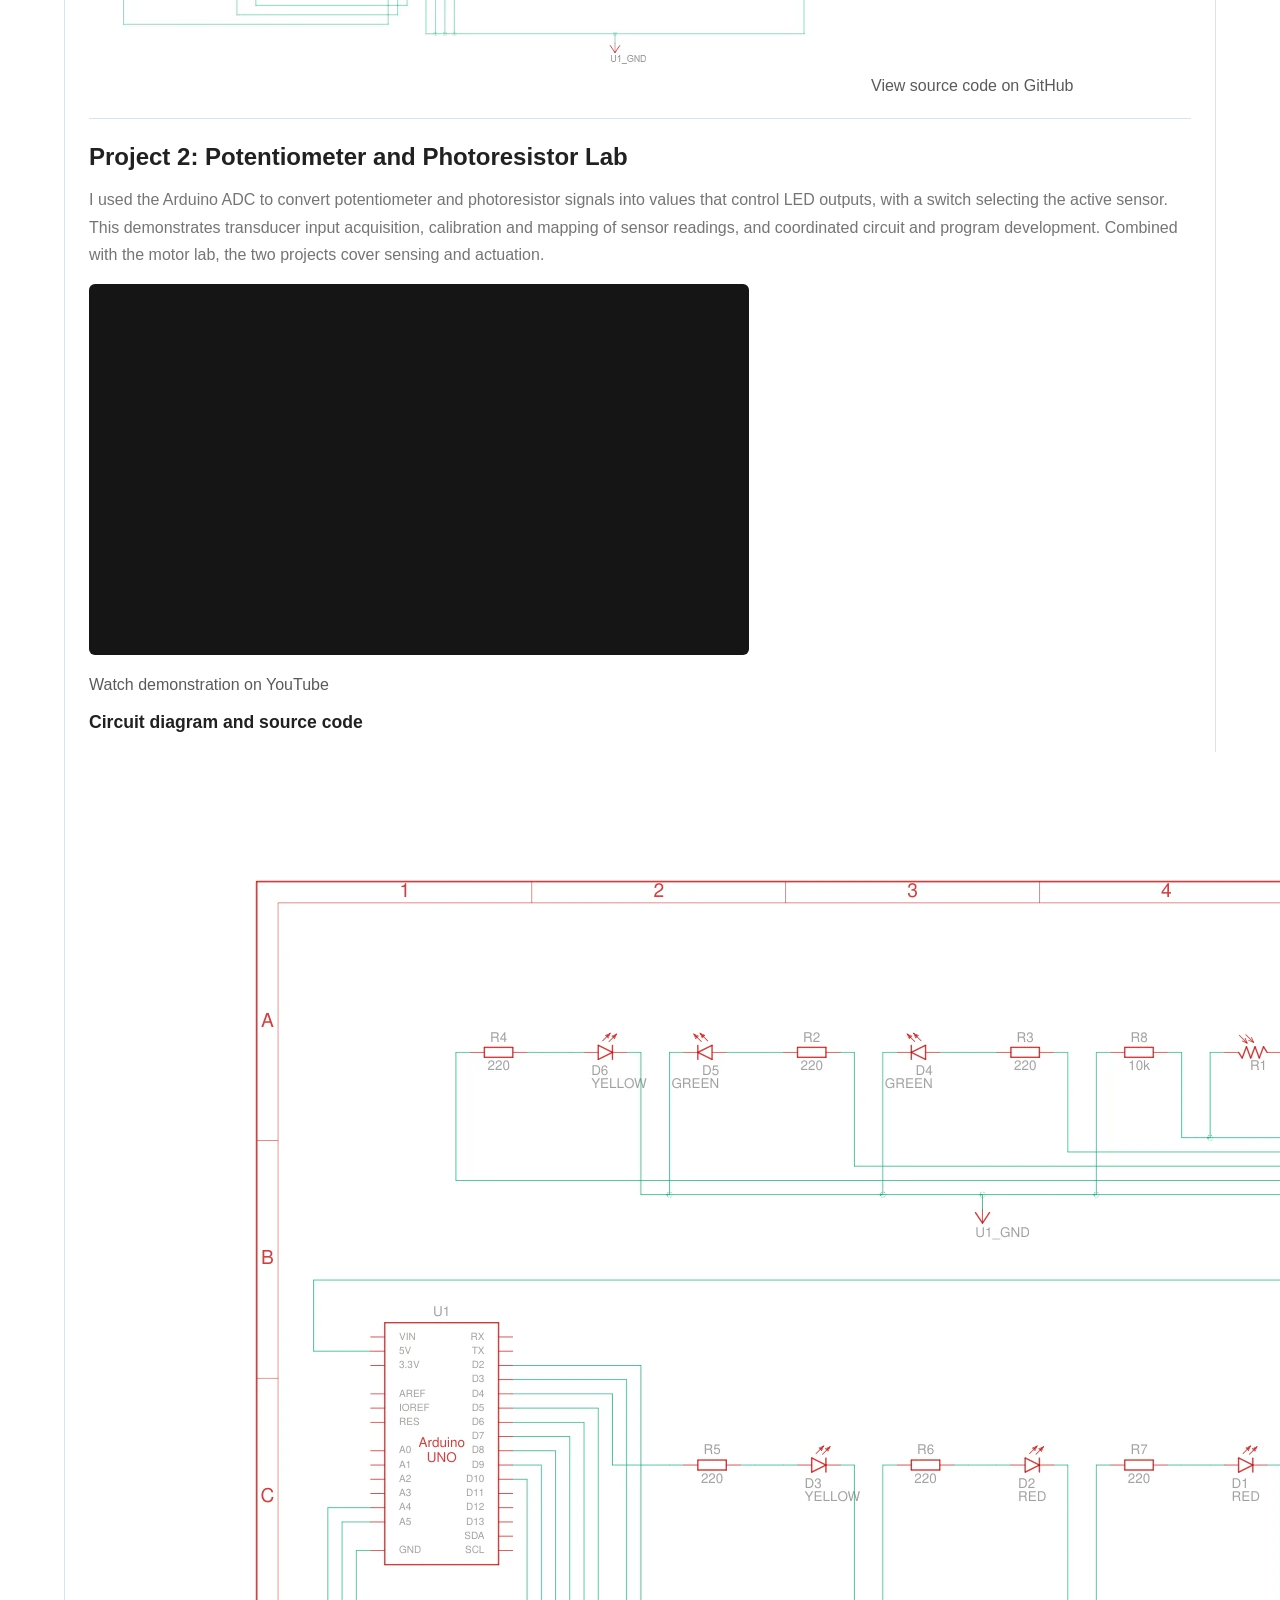
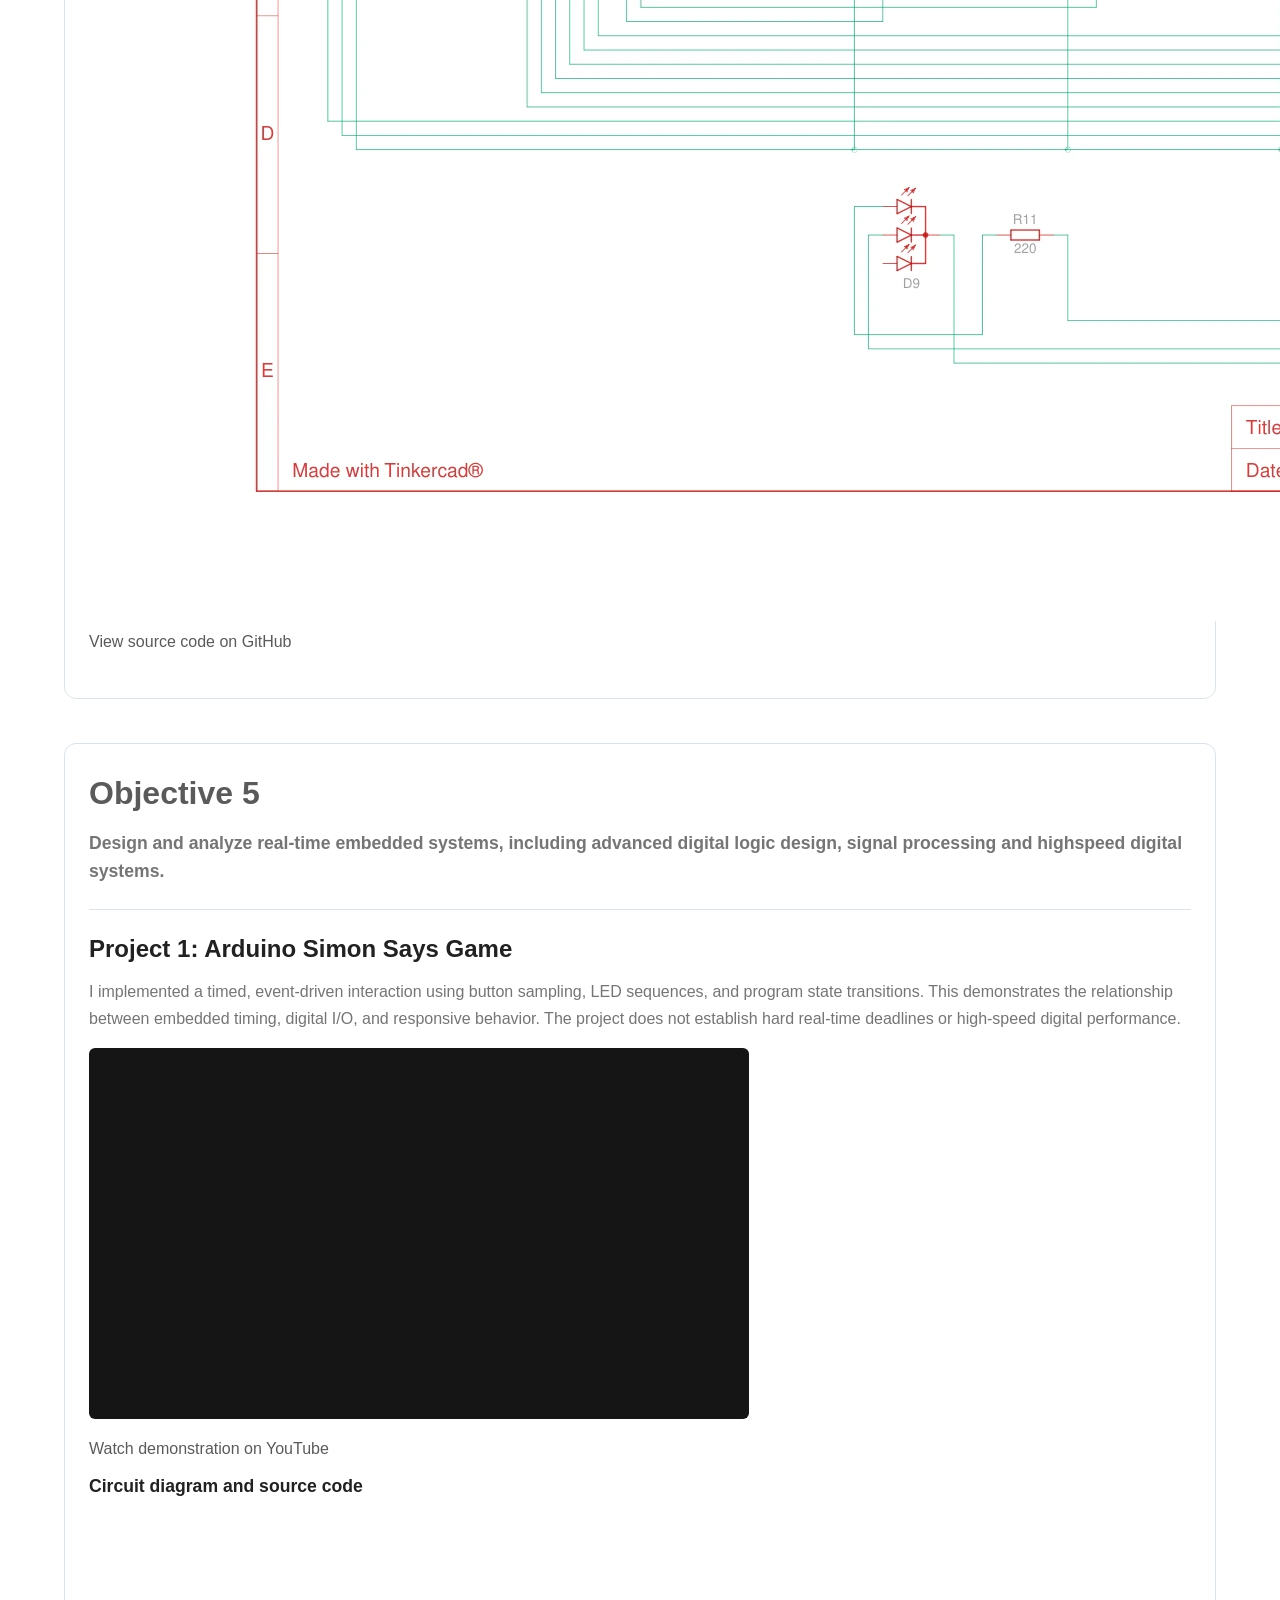
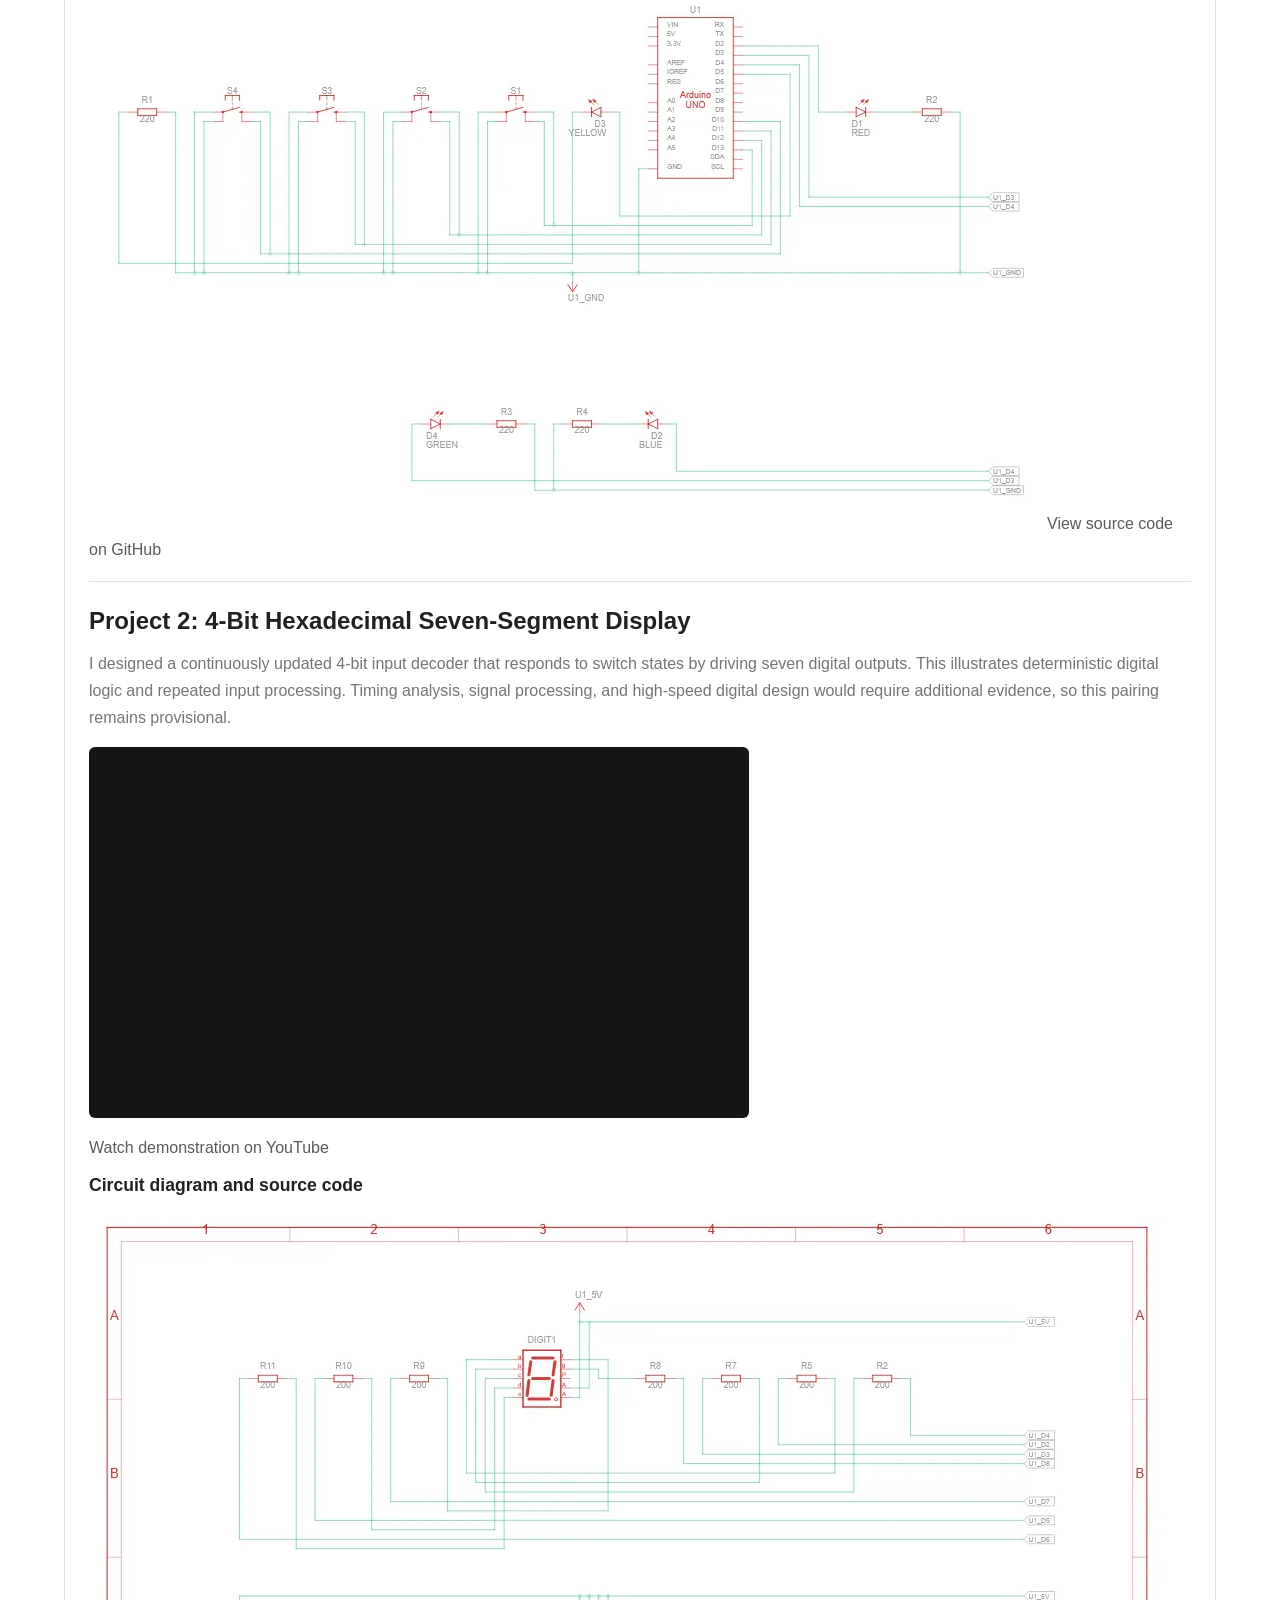
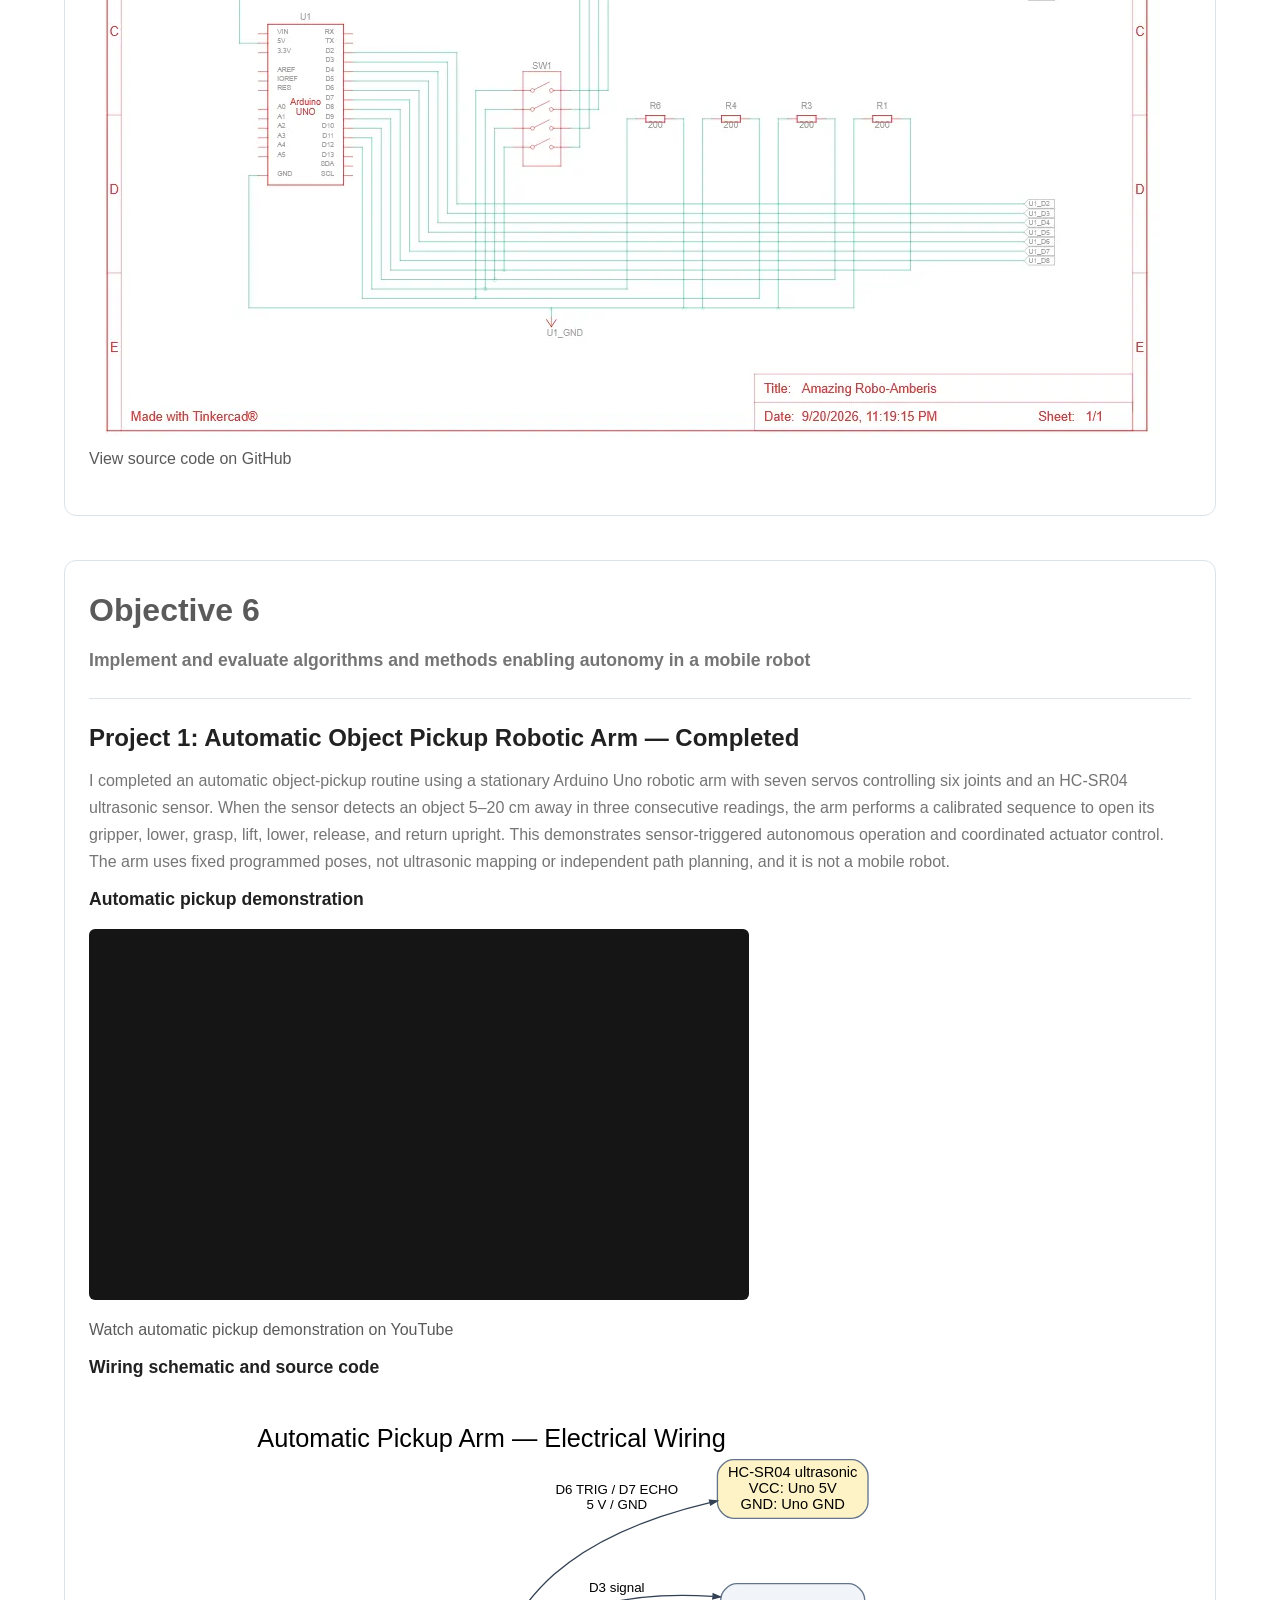
==== commit b0896cfa: "Update boards.html" ====
--- a/boards.html
+++ b/boards.html
@@ -41,7 +41,7 @@
 </div>
 </section>
 <!-- OBJECTIVES SECTION -->
-<section class="sip-section" id="boards-objectives"><div class="container"><h2>Boards Objectives and Project Evidence</h2><p class="section-intro">Each objective is shown word for word, followed by two projects explaining how their work supports it. Projects may be used for at most two objectives. Some matches are provisional; incomplete work is labeled clearly.</p><article class="boards-objective-block" id="objective-1"><h2>Objective 1</h2><p class="boards-objective-wording">Design and complete robotic and embedded systems solutions that apply to real-world situations and challenges.</p><div class="boards-project-evidence"><h3>Project 1: Well Killer SIP</h3><p>I applied embedded system design to the real-world challenge of shutting down distant irrigation wells during severe weather. I integrated Arduino controllers, a Nextion touchscreen, LoRa communications, and a relay interface. Bench tests verified command transmission, relay activation, and simulated feedback, demonstrating an engineered response to a specific agricultural problem. Connection to a running engine has not yet been validated.</p><p><a href="sip.html">View Well Killer SIP evidence</a></p><div class="boards-technical-evidence"><h4>Circuit diagram and source code</h4><p>System wiring is documented in the SIP project; a verified complete electrical schematic has not yet been added.</p><a class="boards-code-link" href="https://github.com/connorcqueen-lgtm/irrigation-well-control/tree/main/firmware" rel="noopener noreferrer" target="_blank">View source code on GitHub</a></div></div><div class="boards-project-evidence"><h3>Project 2: Mini Robotic Arm</h3><p>I designed and assembled a 3D-printed robotic arm around an Arduino Uno, motors, joystick controls, and sensing components. I combined mechanical construction, electrical wiring, and firmware, then tested subsystems and resolved power and wiring faults. This demonstrates an end-to-end embedded robotics solution applicable to small-scale manipulation; the assembled stepper shoulder has not been fully load-validated.</p><div class="boards-video-frame"><iframe allow="accelerometer; autoplay; clipboard-write; encrypted-media; gyroscope; picture-in-picture; web-share" allowfullscreen="" loading="lazy" src="https://www.youtube-nocookie.com/embed/jTlRbzLHmho" title="Mini Robotic Arm demonstration"></iframe></div><p><a href="https://youtube.com/shorts/jTlRbzLHmho?feature=share" rel="noopener noreferrer" target="_blank">Watch demonstration on YouTube</a></p><div class="boards-technical-evidence"><h4>Circuit diagram and source code</h4><img alt="Circuit schematic for Project 2: Mini Robotic Arm" class="boards-schematic" loading="lazy" src="[data-uri]"/><p>Schematic from the completed RBT173 final report.</p><a class="boards-code-link" href="https://github.com/connorcqueen-lgtm/Arduino_Robotic_Arm" rel="noopener noreferrer" target="_blank">View source code on GitHub</a></div></div></article><article class="boards-objective-block" id="objective-2"><h2>Objective 2</h2><p class="boards-objective-wording">Implement a simple microprocessor using digital logic design.</p><div class="boards-project-evidence"><h3>Project 1: Arduino Simon Says Game</h3><p>I programmed the Arduino Uno ATmega328P to read digital buttons, generate and store sequences, drive LED outputs, and compare input against the stored pattern. This demonstrates processor-controlled digital logic, state sequencing, and awareness of limited embedded memory. The project programs an existing microcontroller rather than constructing a processor from logic gates.</p><div class="boards-video-frame"><iframe allow="accelerometer; autoplay; clipboard-write; encrypted-media; gyroscope; picture-in-picture; web-share" allowfullscreen="" loading="lazy" src="https://www.youtube-nocookie.com/embed/XItAVQR8uHE" title="Arduino Simon Says Game demonstration"></iframe></div><p><a href="https://youtu.be/XItAVQR8uHE" rel="noopener noreferrer" target="_blank">Watch demonstration on YouTube</a></p><div class="boards-technical-evidence"><h4>Circuit diagram and source code</h4><img alt="Circuit schematic for Project 1: Arduino Simon Says Game" class="boards-schematic" loading="lazy" src="[data-uri]"/><a class="boards-code-link" href="https://github.com/connorcqueen-lgtm/Arduino-Simon-Says" rel="noopener noreferrer" target="_blank">View source code on GitHub</a></div></div><div class="boards-project-evidence"><h3>Project 2: 4-Bit Hexadecimal Seven-Segment Display</h3><p>I implemented binary input interpretation and hexadecimal output decoding: four digital inputs form a 4-bit value, and software selects the corresponding active-low segment pattern. This provides direct evidence of digital logic concepts and microcontroller I/O implementation. Together with Simon Says, it demonstrates introductory processor and digital-logic skills, not a custom-built CPU.</p><div class="boards-video-frame"><iframe allow="accelerometer; autoplay; clipboard-write; encrypted-media; gyroscope; picture-in-picture; web-share" allowfullscreen="" loading="lazy" src="https://www.youtube-nocookie.com/embed/2-9XP0s7n-E" title="4-Bit Hexadecimal Seven-Segment Display demonstration"></iframe></div><p><a href="https://youtu.be/2-9XP0s7n-E" rel="noopener noreferrer" target="_blank">Watch demonstration on YouTube</a></p><div class="boards-technical-evidence"><h4>Circuit diagram and source code</h4><img alt="Circuit schematic for Project 2: 4-Bit Hexadecimal Seven-Segment Display" class="boards-schematic" loading="lazy" src="[data-uri]"/><a class="boards-code-link" href="https://github.com/connorcqueen-lgtm/Arduino-7-Segment-Display" rel="noopener noreferrer" target="_blank">View source code on GitHub</a></div></div></article><article class="boards-objective-block" id="objective-3"><h2>Objective 3</h2><p class="boards-objective-wording">Demonstrate embedded system design skills, including, but not limited to, microcontroller selection, schematic design, printed circuit board layout, design for electromagnetic compatibility and design for manufacturing.</p><div class="boards-project-evidence"><h3>Project 1: Well Killer SIP</h3><p>I selected Arduino Nano controllers and UART LoRa modules for remote operation, documented the signal and power interfaces, and designed a relay-based connection intended to work alongside the existing Murphy safety controls. This demonstrates microcontroller selection, system-level wiring design, and consideration of installation constraints. A custom PCB, EMC qualification, and production manufacturing review have not been completed.</p><p><a href="sip.html">View Well Killer SIP evidence</a></p><div class="boards-technical-evidence"><h4>Circuit diagram and source code</h4><p>System wiring is documented in the SIP project; a verified complete electrical schematic has not yet been added.</p><a class="boards-code-link" href="https://github.com/connorcqueen-lgtm/irrigation-well-control/tree/main/firmware" rel="noopener noreferrer" target="_blank">View source code on GitHub</a></div></div><div class="boards-project-evidence"><h3>Project 2: Mini Robotic Arm</h3><p>I created a wiring schematic and integrated an Arduino Uno with servo and stepper drivers, sensors, and separate regulated motor power. Troubleshooting shared grounds, power distribution, and connector issues demonstrates embedded design and practical assembly considerations. This project uses breadboard wiring rather than a fabricated PCB.</p><div class="boards-video-frame"><iframe allow="accelerometer; autoplay; clipboard-write; encrypted-media; gyroscope; picture-in-picture; web-share" allowfullscreen="" loading="lazy" src="https://www.youtube-nocookie.com/embed/jTlRbzLHmho" title="Mini Robotic Arm demonstration"></iframe></div><p><a href="https://youtube.com/shorts/jTlRbzLHmho?feature=share" rel="noopener noreferrer" target="_blank">Watch demonstration on YouTube</a></p><div class="boards-technical-evidence"><h4>Circuit diagram and source code</h4><img alt="Circuit schematic for Project 2: Mini Robotic Arm" class="boards-schematic" loading="lazy" src="[data-uri]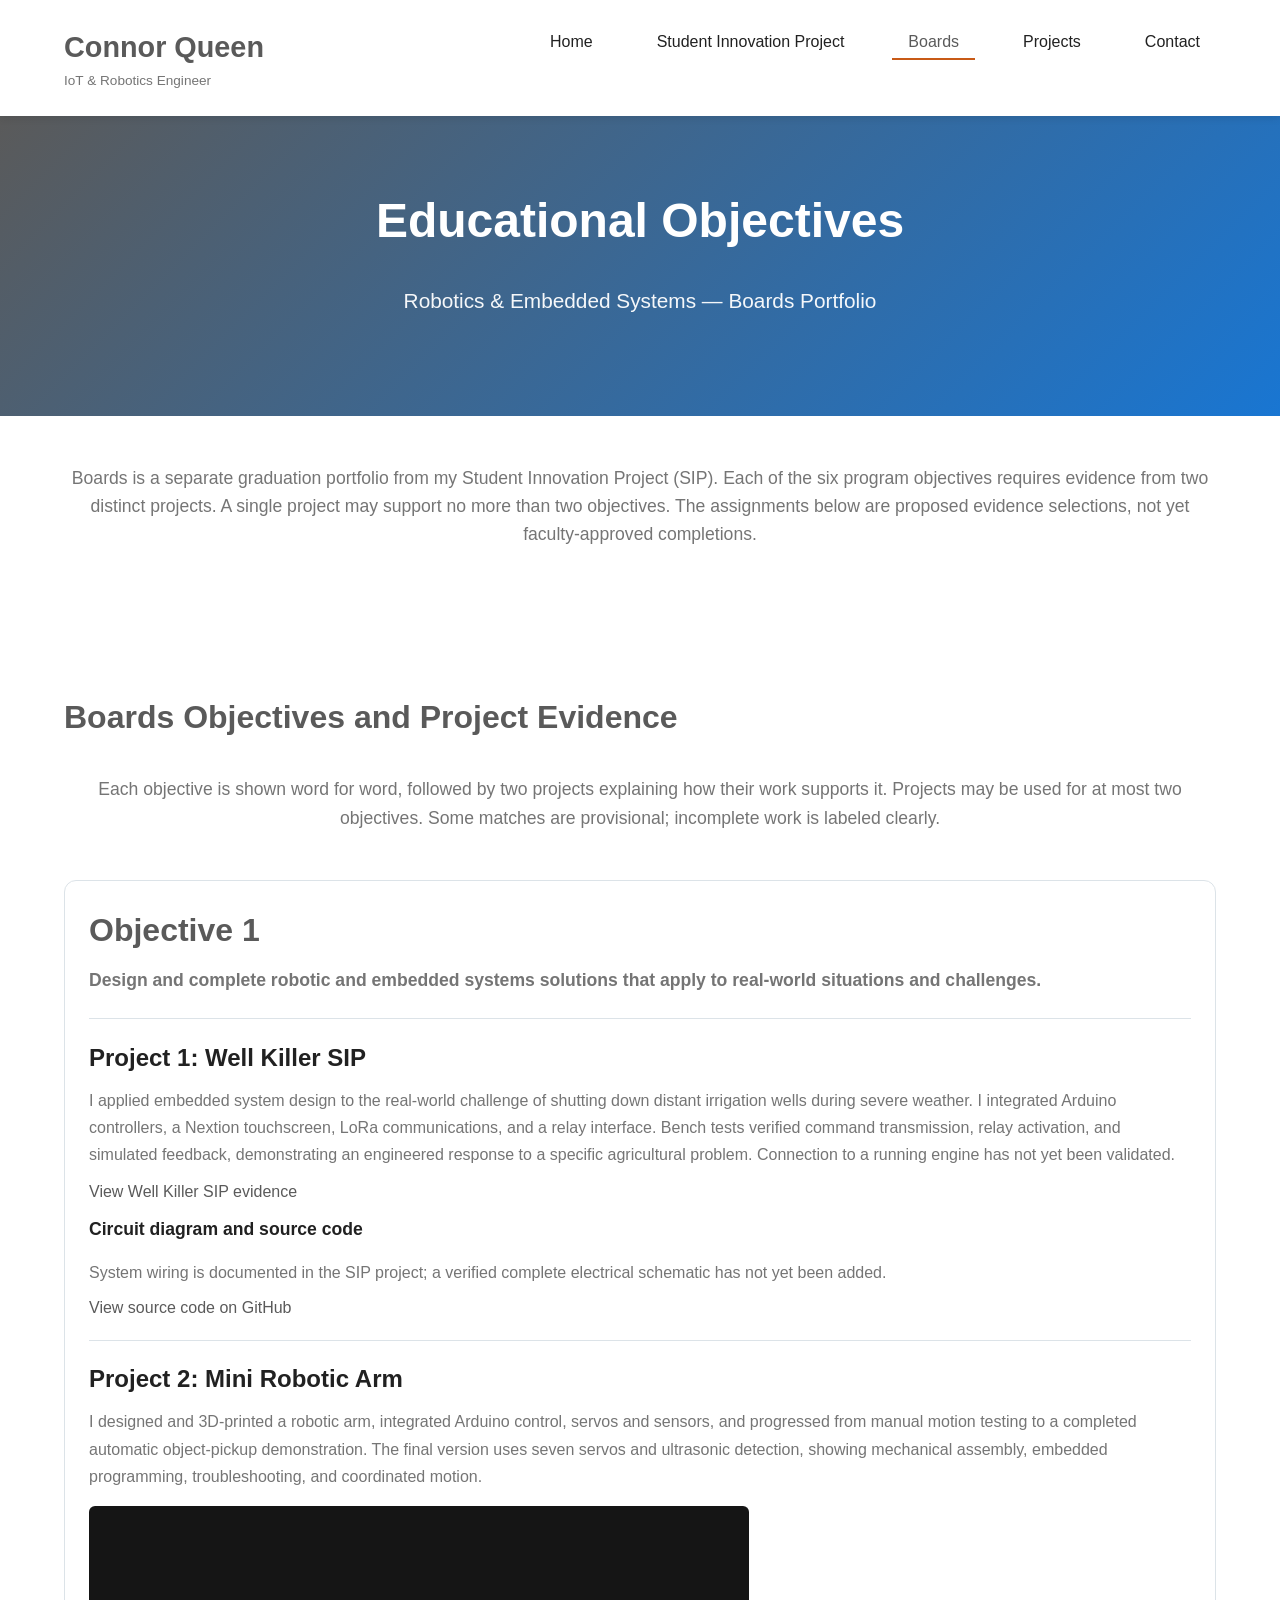
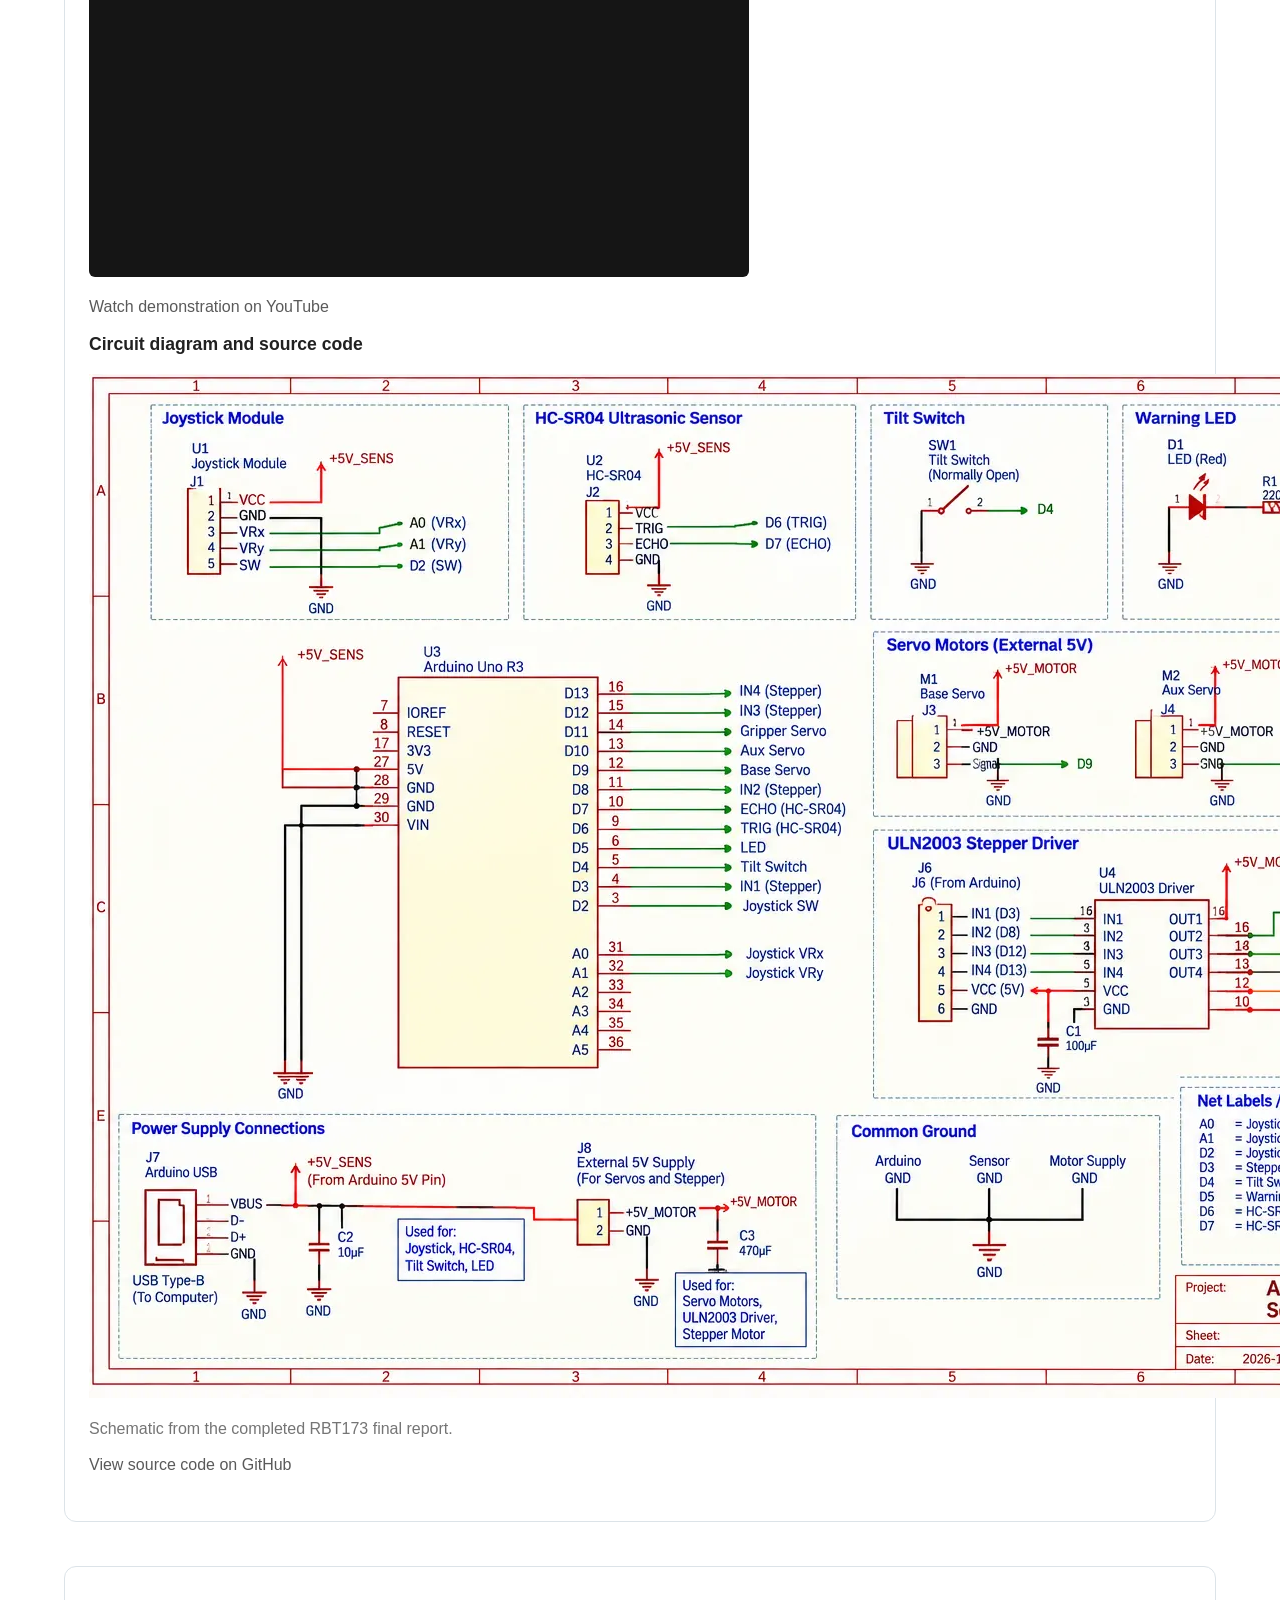
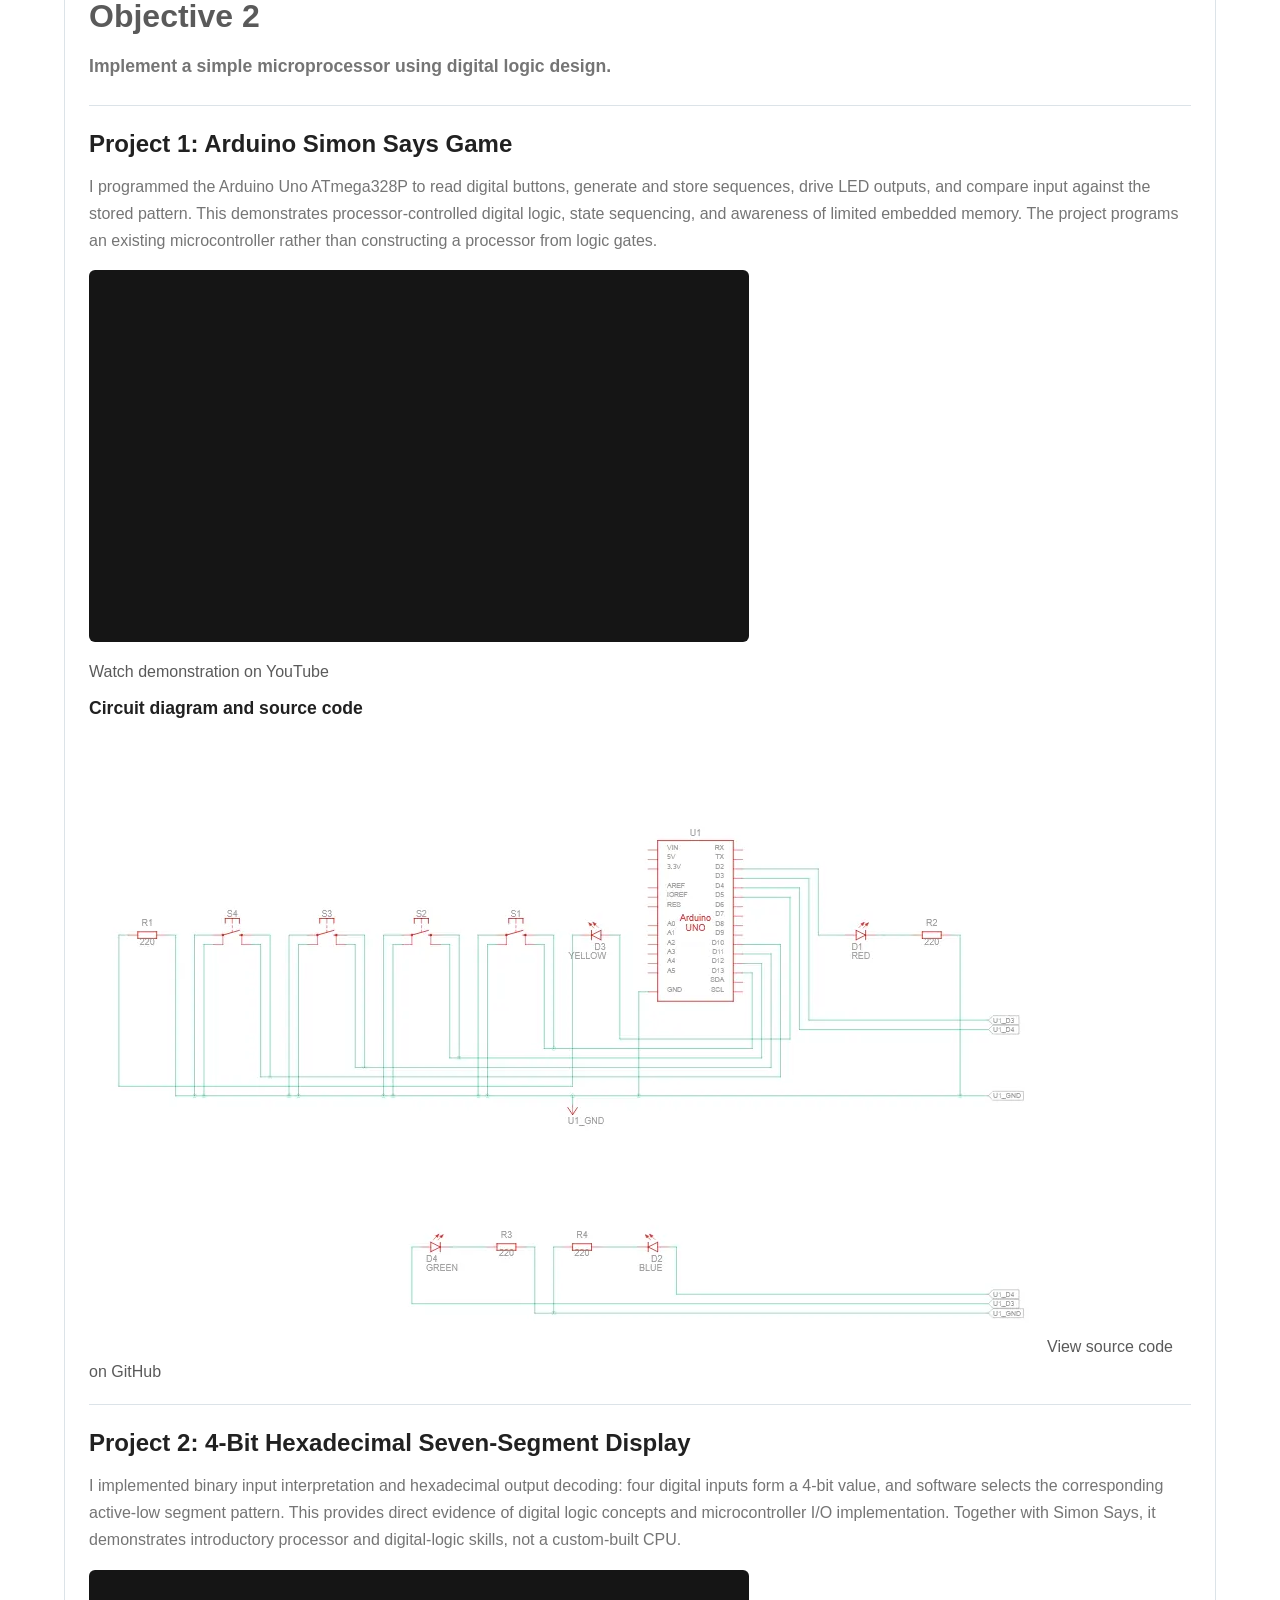
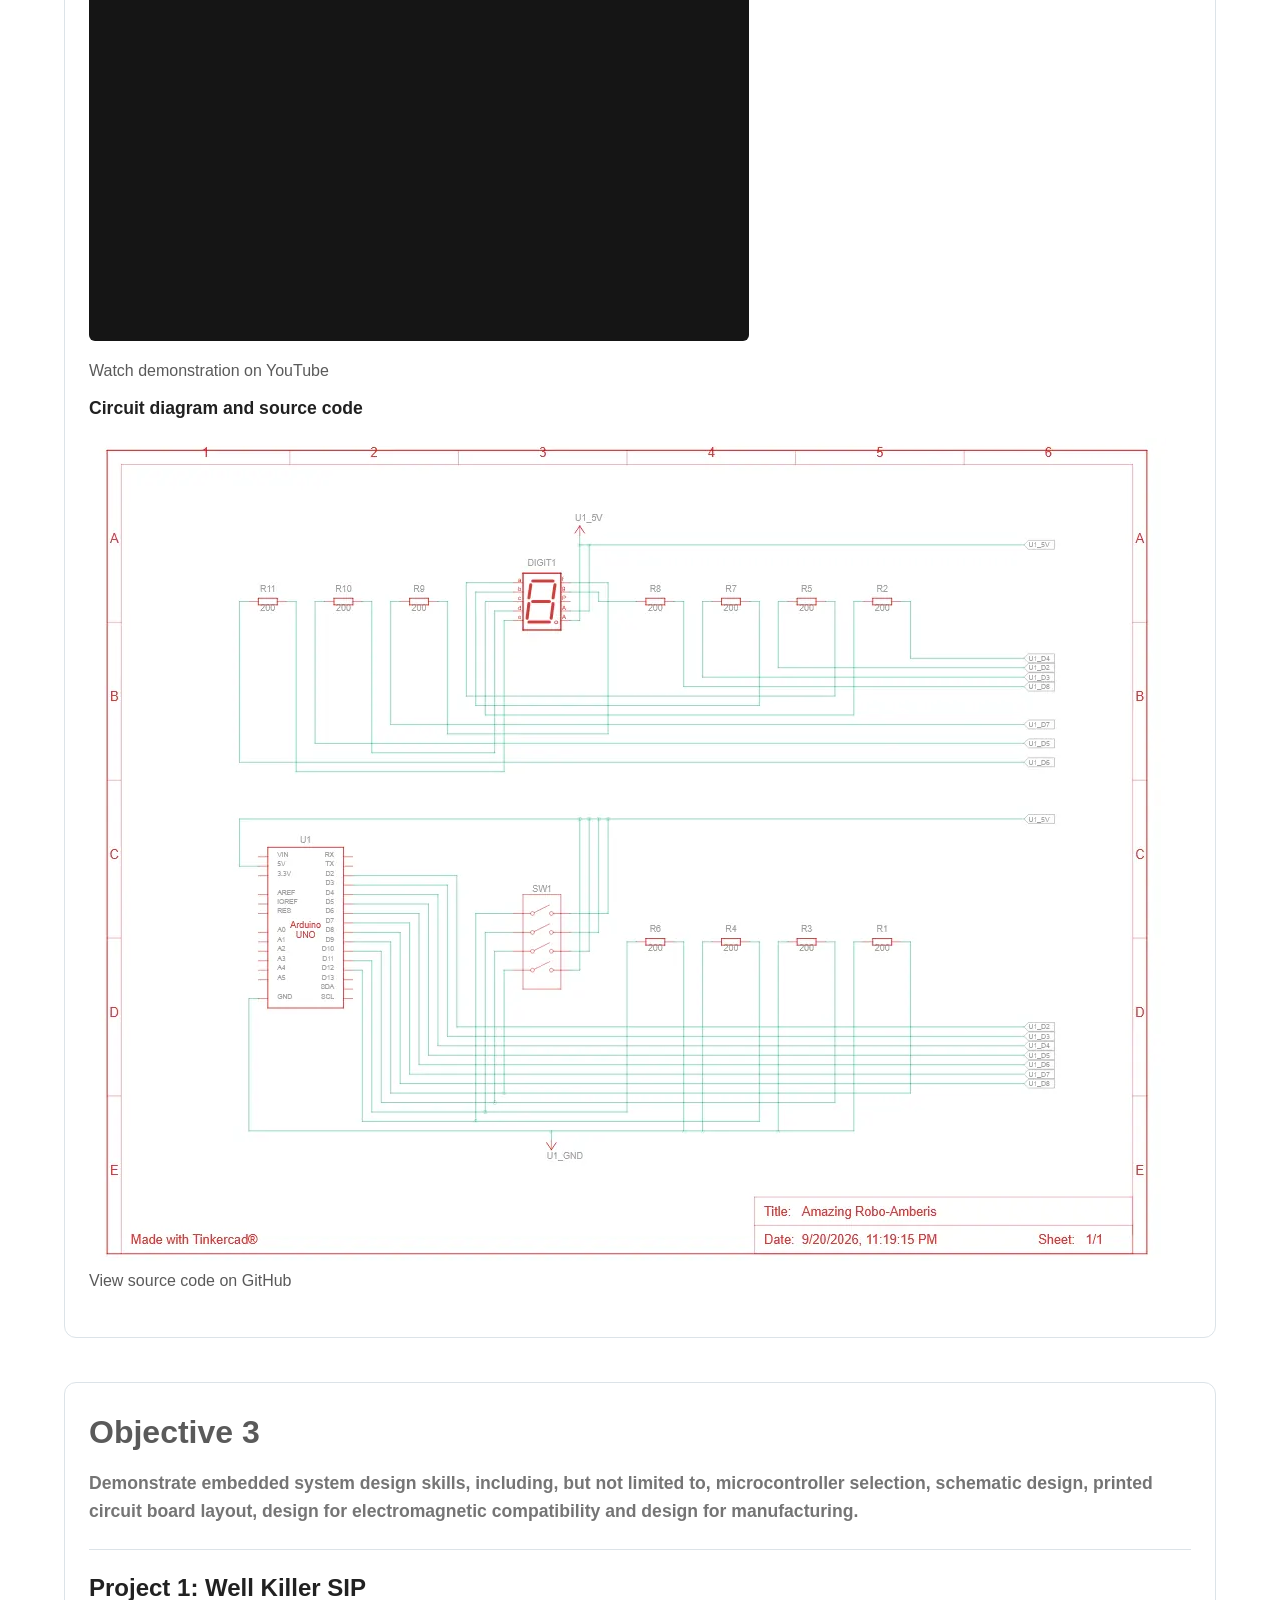
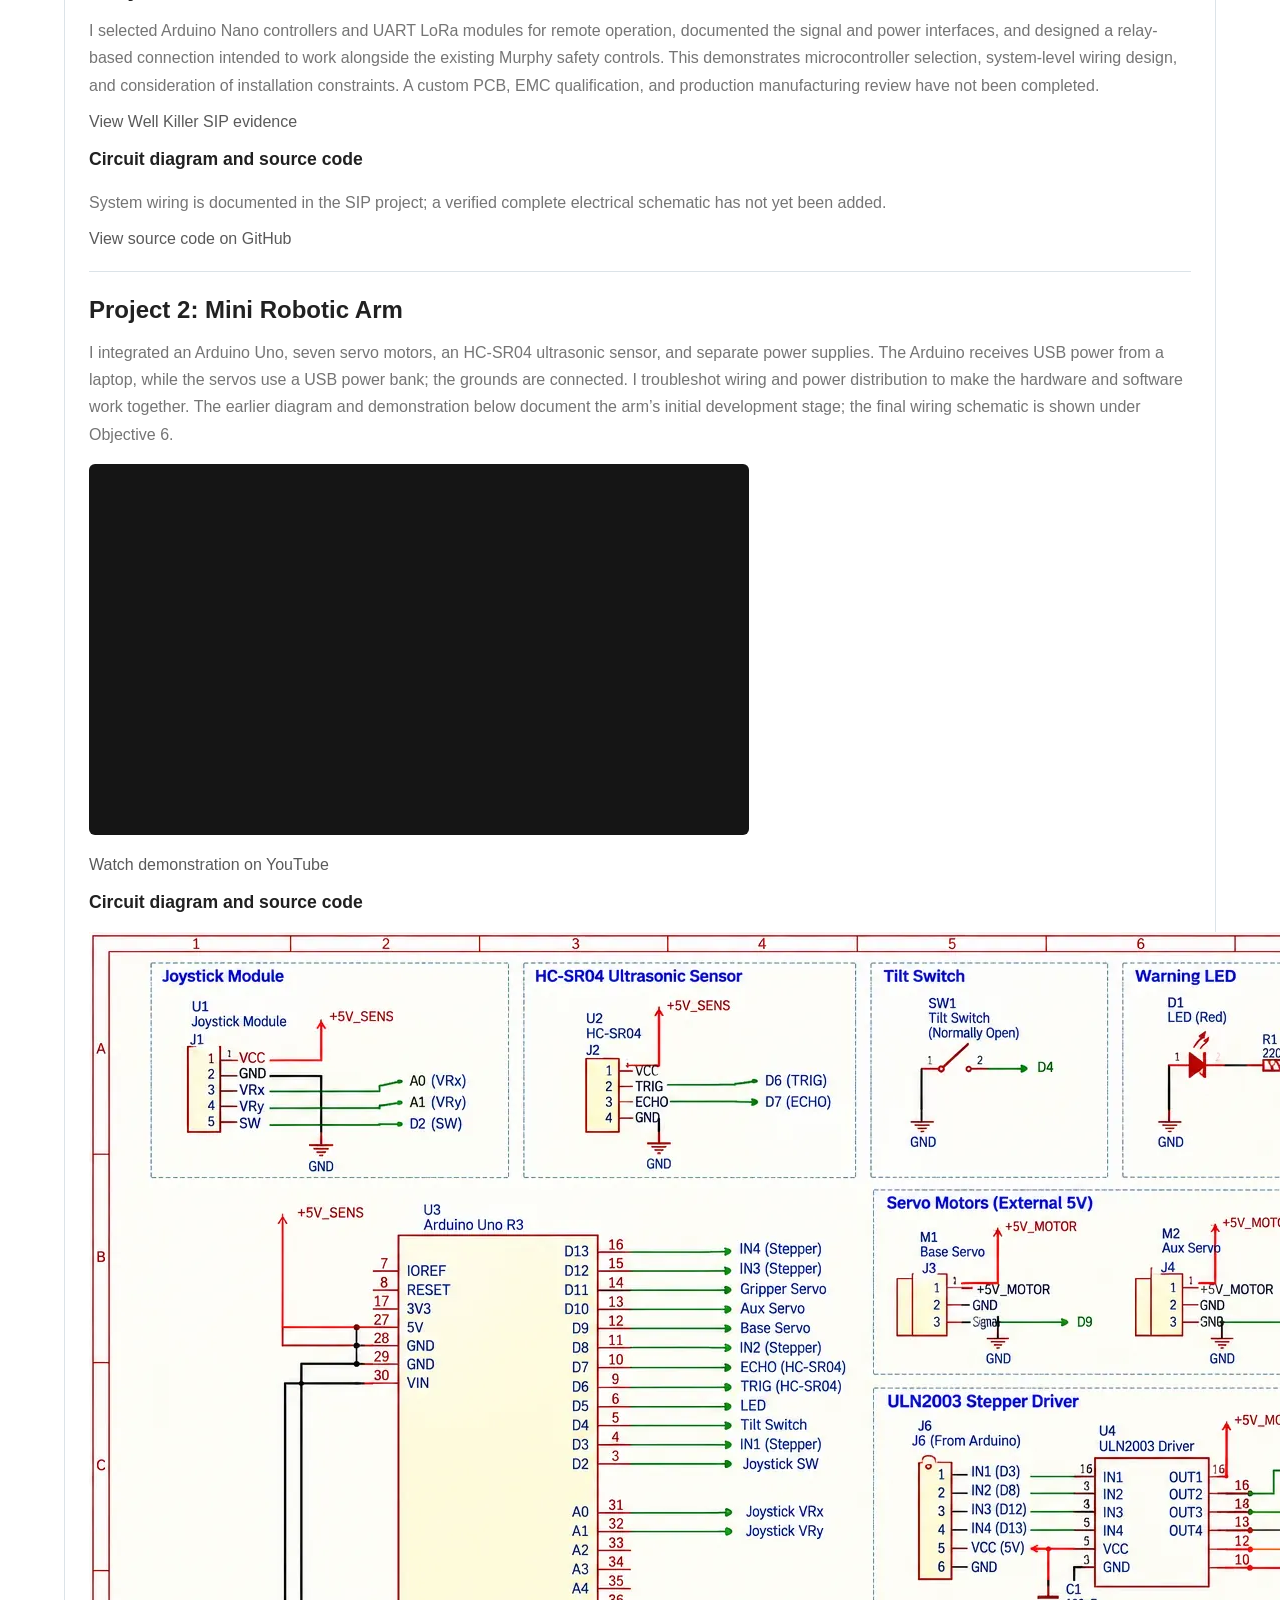
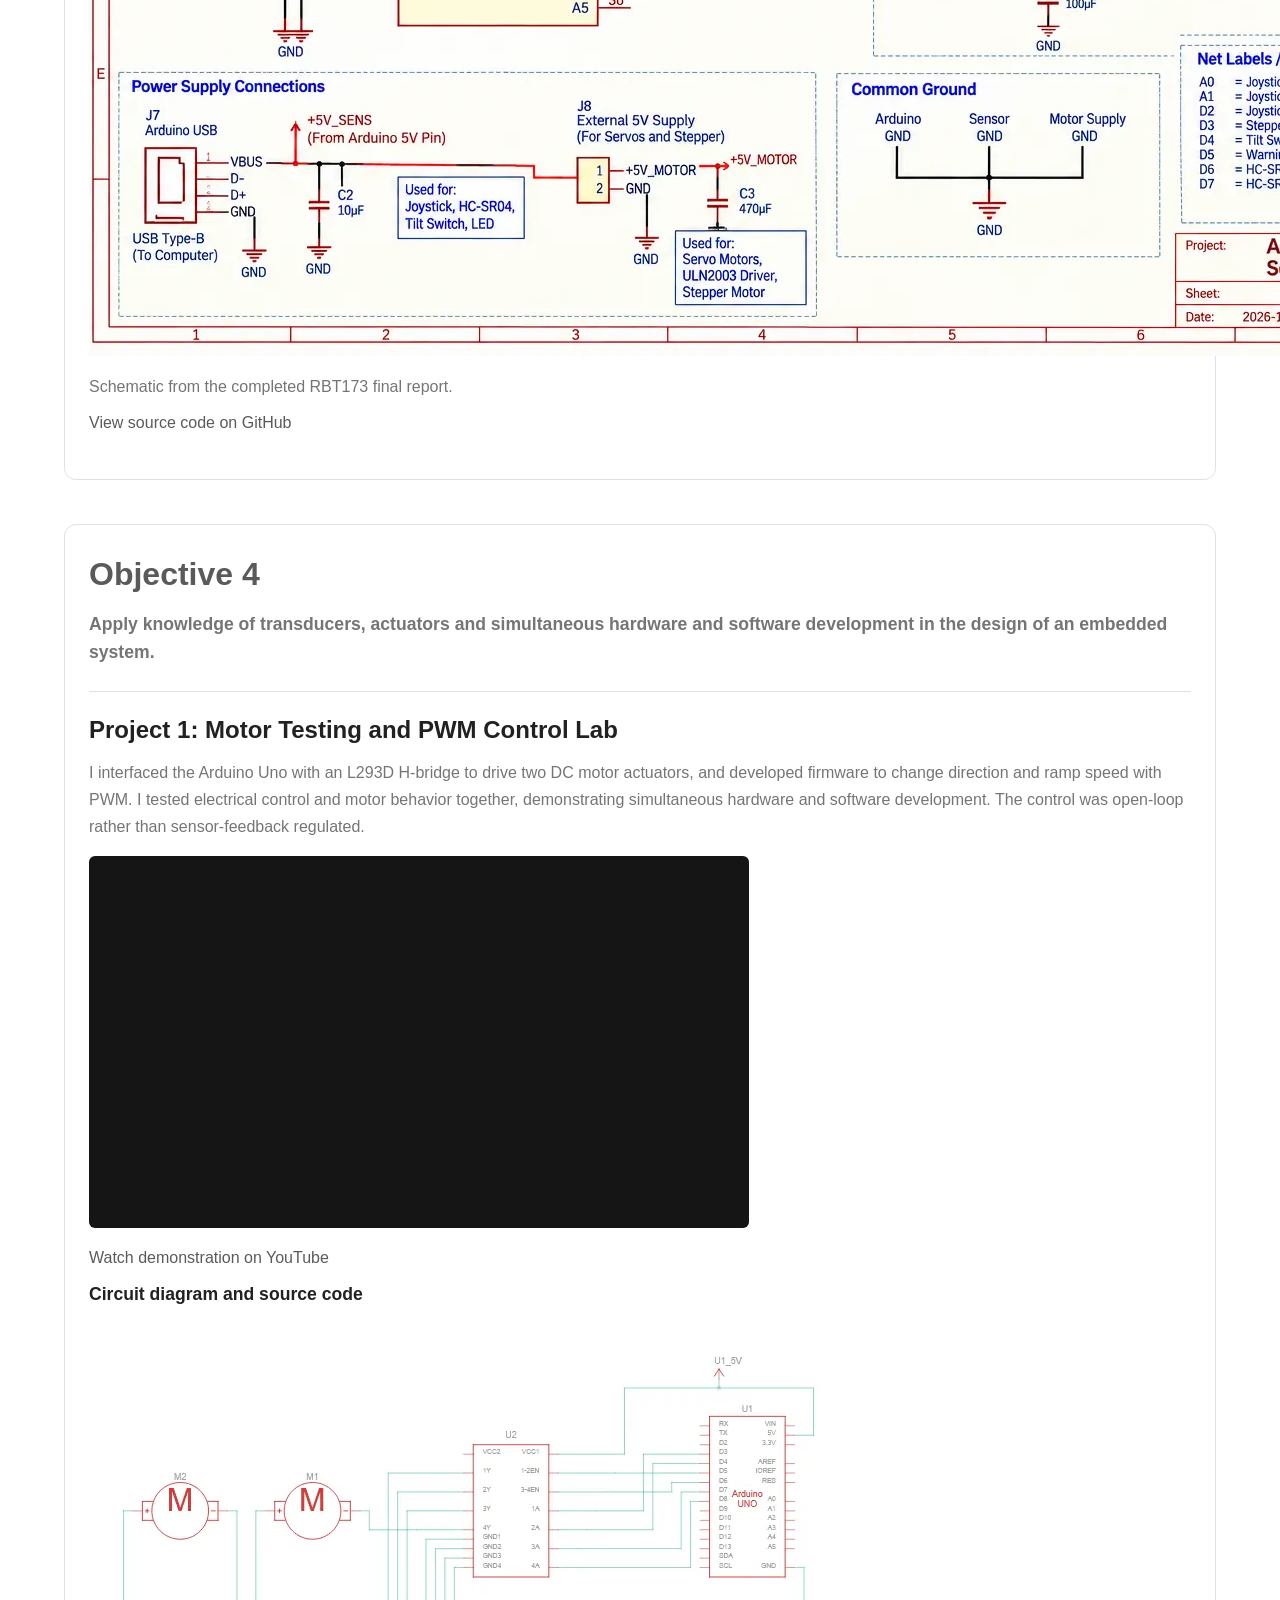
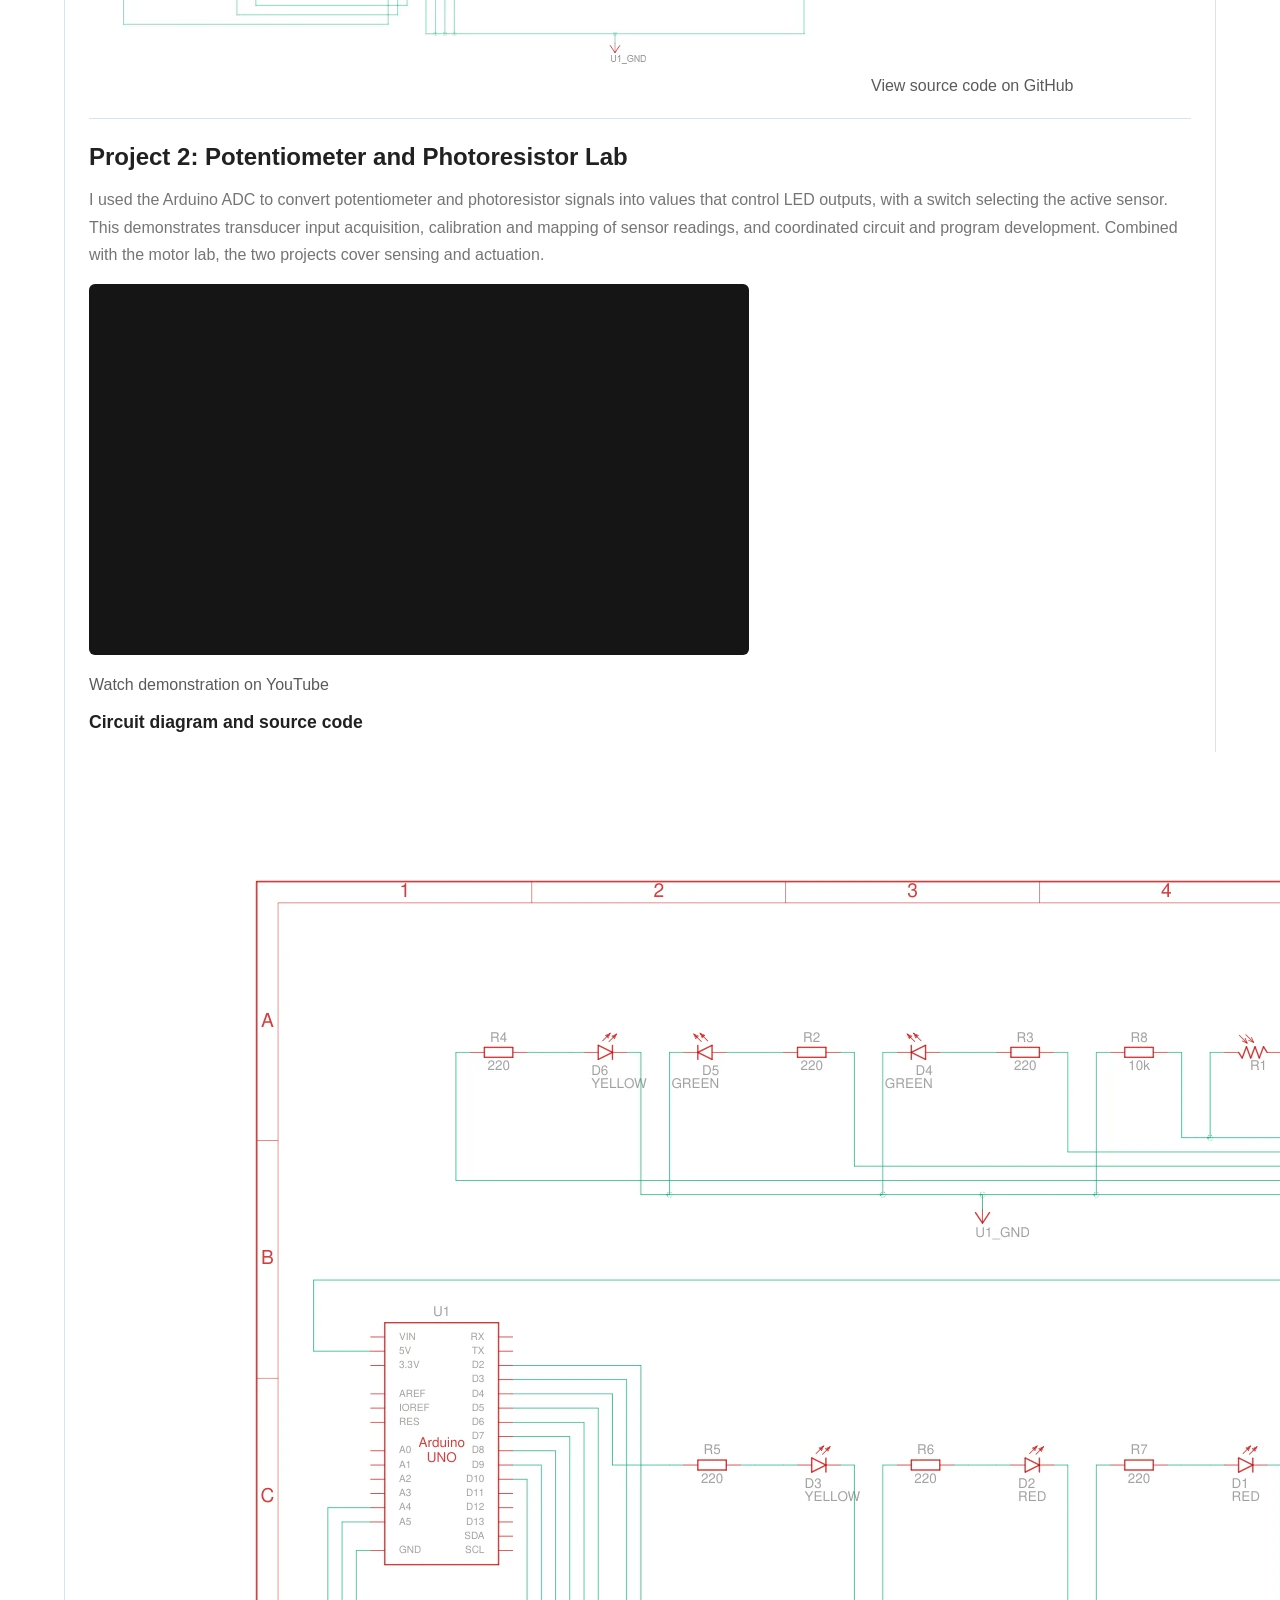
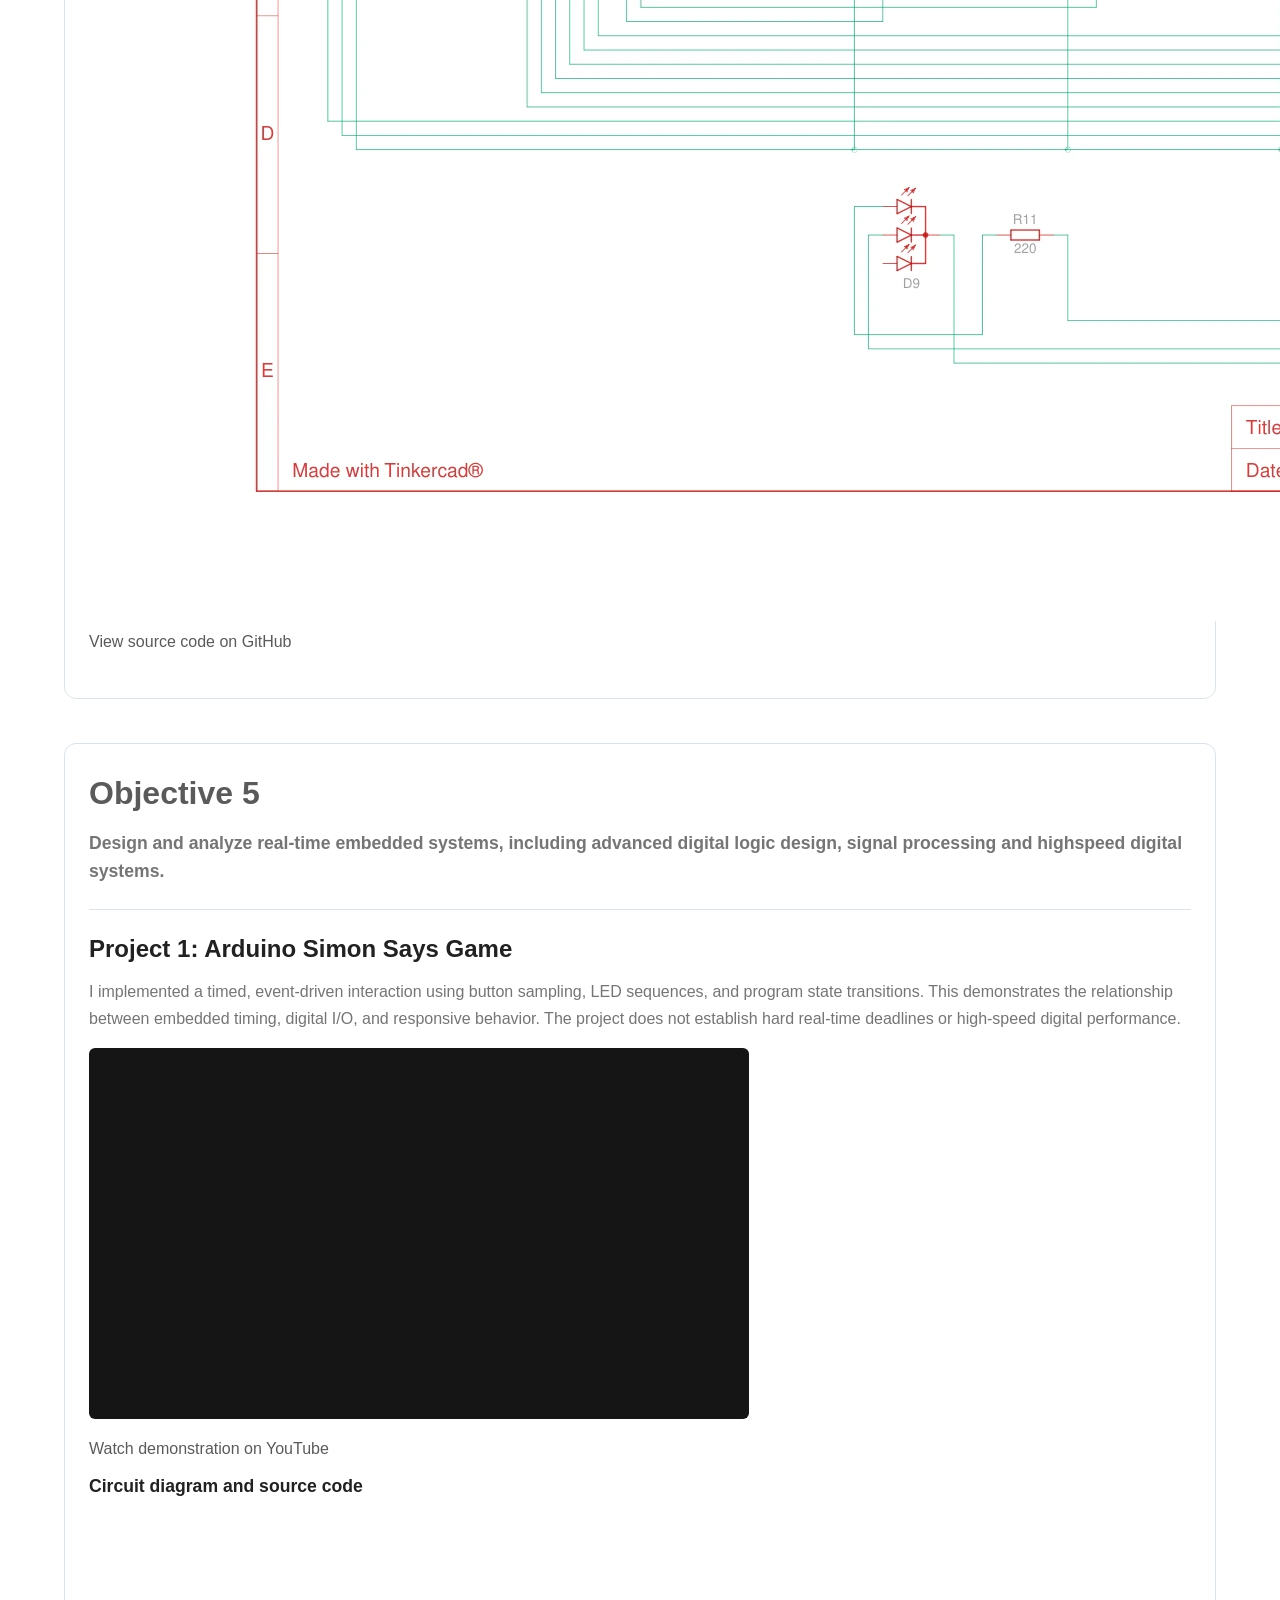
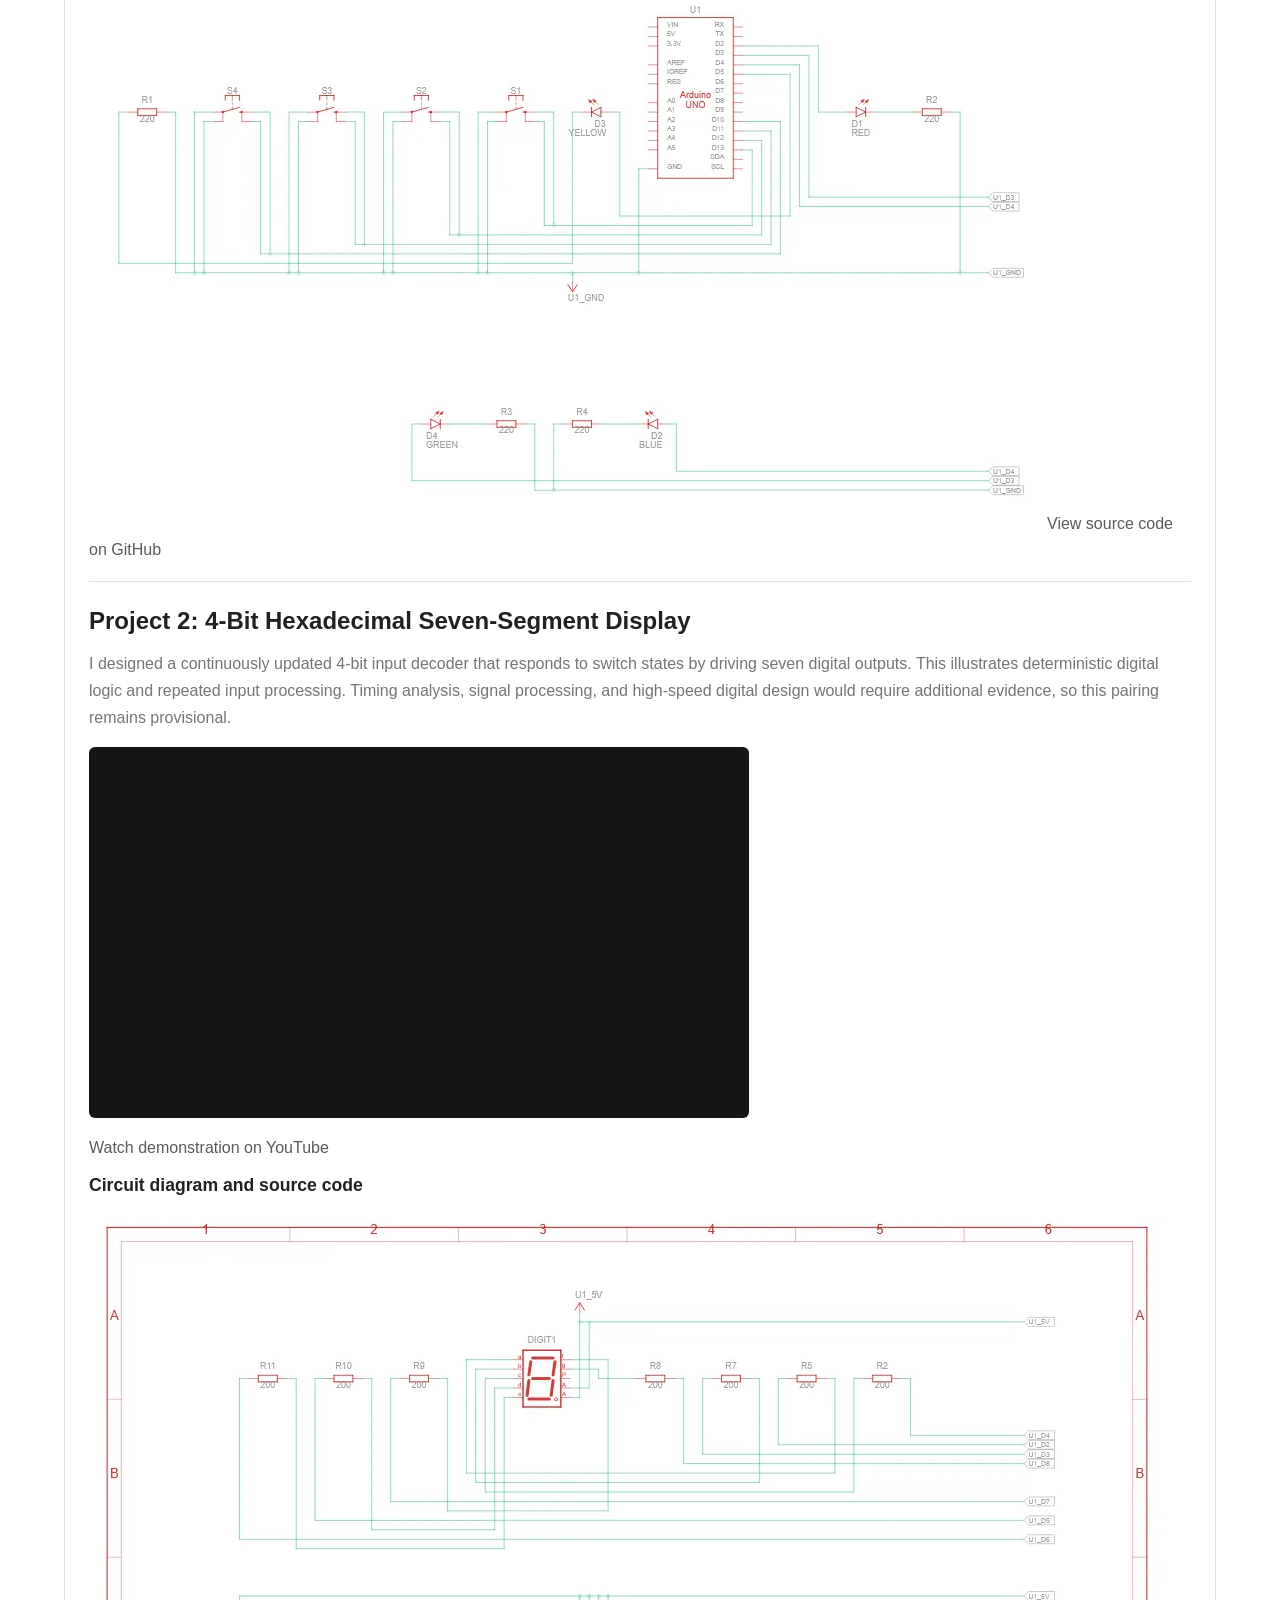
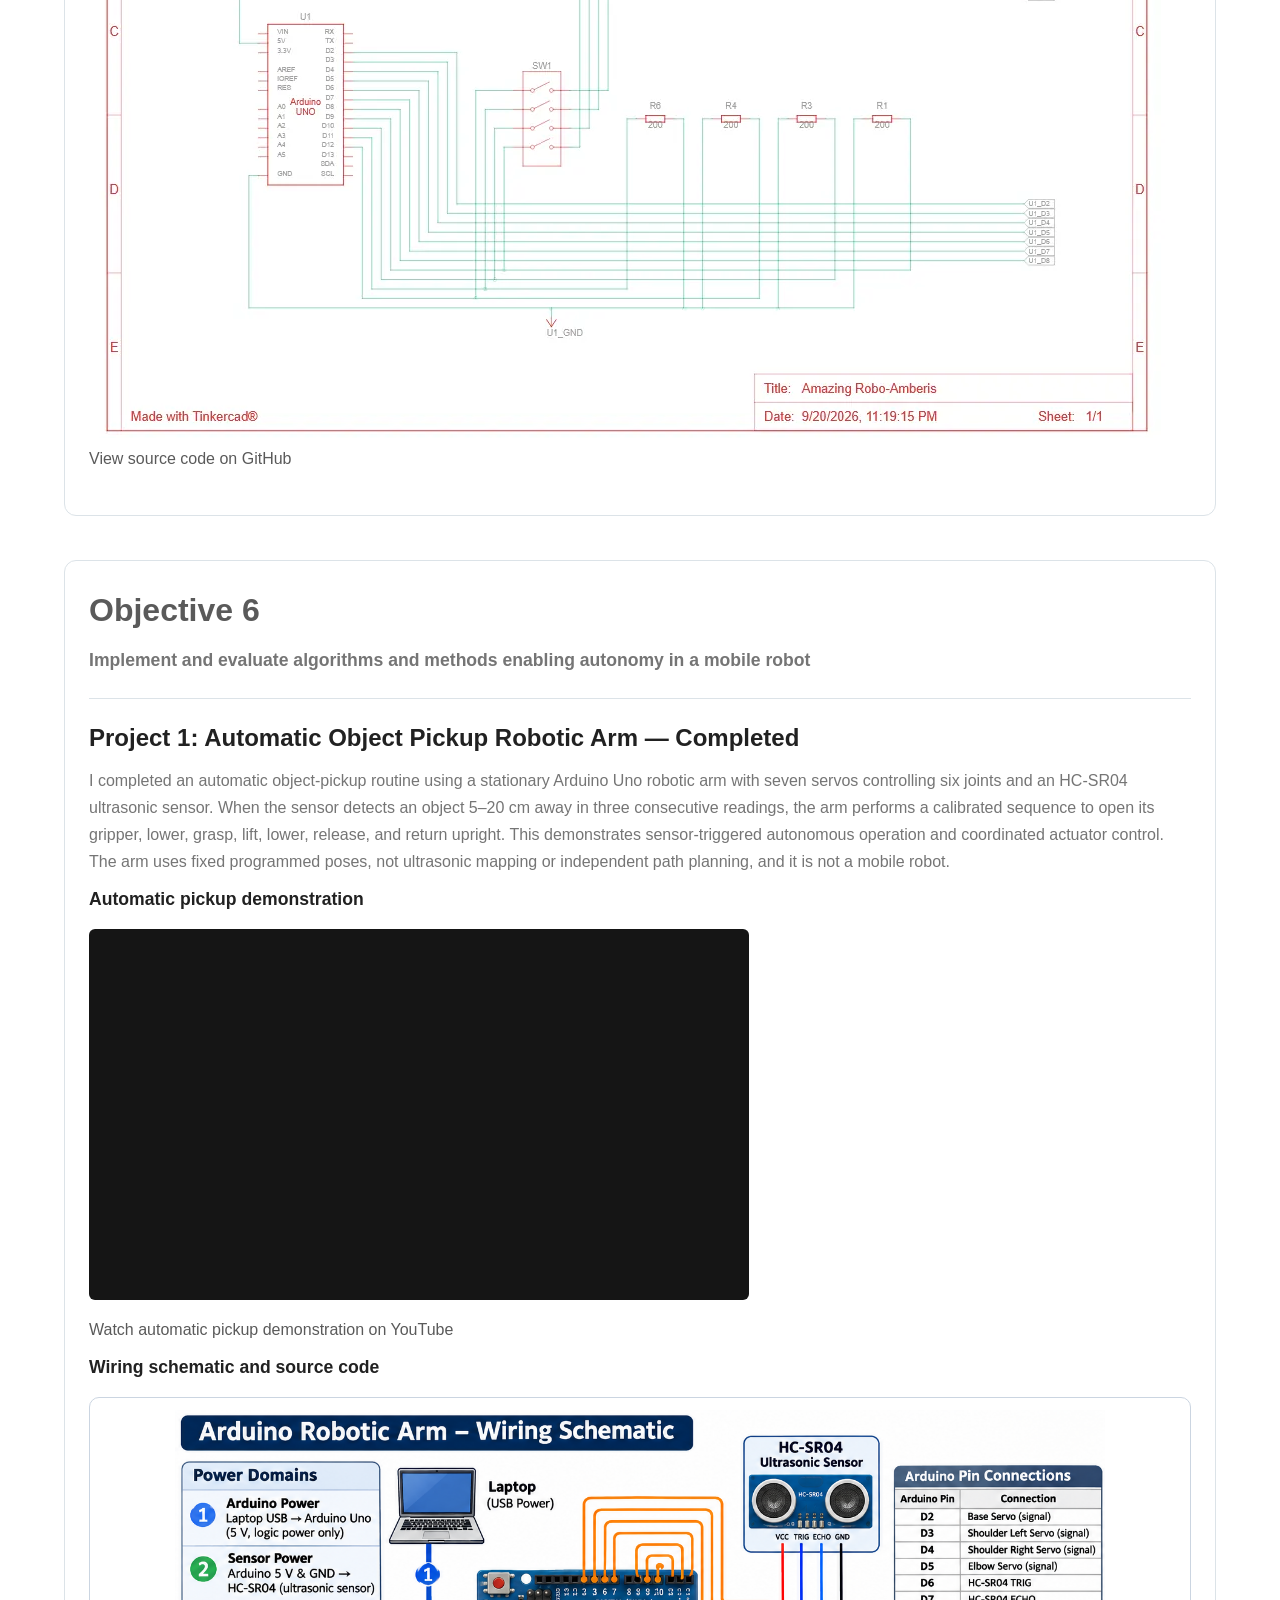
==== commit 19ae3dfc: "Update boards.html" ====
--- a/boards.html
+++ b/boards.html
@@ -7,7 +7,19 @@
 <title>Educational Objectives | Connor Queen</title>
 <link href="styles.css" rel="stylesheet"/>
 <link href="https://cdnjs.cloudflare.com/ajax/libs/font-awesome/6.4.0/css/all.min.css" rel="stylesheet"/>
-</head>
+<style>
+.arm-wiring-slideshow{max-width:100%;margin:1rem 0 1.25rem}
+.arm-wiring-frame{border:1px solid #cbd5e1;border-radius:10px;overflow:hidden;background:#fff}
+.arm-wiring-slide{display:none;margin:0;padding:12px;text-align:center}
+.arm-wiring-slide.is-active{display:block}
+.arm-wiring-slide img{display:block;max-width:100%;width:100%;height:auto;max-height:620px;object-fit:contain;margin:auto}
+.arm-wiring-slide figcaption{color:#334155;font-size:.95rem;margin-top:.65rem}
+.arm-wiring-controls{display:flex;align-items:center;flex-wrap:wrap;gap:.6rem;margin-top:.75rem}
+.arm-wiring-controls button{padding:.5rem .8rem;border:1px solid #64748b;border-radius:6px;background:#f8fafc;color:#0f172a;cursor:pointer;font:inherit}
+.arm-wiring-controls button:hover,.arm-wiring-controls button:focus-visible{background:#e2e8f0}
+.arm-wiring-counter{margin-left:auto;font-size:.9rem;color:inherit}
+@media(prefers-reduced-motion:reduce){.arm-wiring-slide{transition:none}}
+</style></head>
 <body>
 <!-- HEADER & NAVIGATION -->
 <header>
@@ -41,7 +53,7 @@
 </div>
 </section>
 <!-- OBJECTIVES SECTION -->
-<section class="sip-section" id="boards-objectives"><div class="container"><h2>Boards Objectives and Project Evidence</h2><p class="section-intro">Each objective is shown word for word, followed by two projects explaining how their work supports it. Projects may be used for at most two objectives. Some matches are provisional; incomplete work is labeled clearly.</p><article class="boards-objective-block" id="objective-1"><h2>Objective 1</h2><p class="boards-objective-wording">Design and complete robotic and embedded systems solutions that apply to real-world situations and challenges.</p><div class="boards-project-evidence"><h3>Project 1: Well Killer SIP</h3><p>I applied embedded system design to the real-world challenge of shutting down distant irrigation wells during severe weather. I integrated Arduino controllers, a Nextion touchscreen, LoRa communications, and a relay interface. Bench tests verified command transmission, relay activation, and simulated feedback, demonstrating an engineered response to a specific agricultural problem. Connection to a running engine has not yet been validated.</p><p><a href="sip.html">View Well Killer SIP evidence</a></p><div class="boards-technical-evidence"><h4>Circuit diagram and source code</h4><p>System wiring is documented in the SIP project; a verified complete electrical schematic has not yet been added.</p><a class="boards-code-link" href="https://github.com/connorcqueen-lgtm/irrigation-well-control/tree/main/firmware" rel="noopener noreferrer" target="_blank">View source code on GitHub</a></div></div><div class="boards-project-evidence"><h3>Project 2: Mini Robotic Arm</h3><p>I designed and 3D-printed a robotic arm, integrated Arduino control, servos and sensors, and progressed from manual motion testing to a completed automatic object-pickup demonstration. The final version uses seven servos and ultrasonic detection, showing mechanical assembly, embedded programming, troubleshooting, and coordinated motion.</p><div class="boards-video-frame"><iframe allow="accelerometer; autoplay; clipboard-write; encrypted-media; gyroscope; picture-in-picture; web-share" allowfullscreen="" loading="lazy" src="https://www.youtube-nocookie.com/embed/jTlRbzLHmho" title="Mini Robotic Arm demonstration"></iframe></div><p><a href="https://youtube.com/shorts/jTlRbzLHmho?feature=share" rel="noopener noreferrer" target="_blank">Watch demonstration on YouTube</a></p><div class="boards-technical-evidence"><h4>Circuit diagram and source code</h4><img alt="Circuit schematic for Project 2: Mini Robotic Arm" class="boards-schematic" loading="lazy" src="[data-uri]"/><p>Schematic from the completed RBT173 final report.</p><a class="boards-code-link" href="https://github.com/connorcqueen-lgtm/Arduino_Robotic_Arm" rel="noopener noreferrer" target="_blank">View source code on GitHub</a></div></div></article><article class="boards-objective-block" id="objective-2"><h2>Objective 2</h2><p class="boards-objective-wording">Implement a simple microprocessor using digital logic design.</p><div class="boards-project-evidence"><h3>Project 1: Arduino Simon Says Game</h3><p>I programmed the Arduino Uno ATmega328P to read digital buttons, generate and store sequences, drive LED outputs, and compare input against the stored pattern. This demonstrates processor-controlled digital logic, state sequencing, and awareness of limited embedded memory. The project programs an existing microcontroller rather than constructing a processor from logic gates.</p><div class="boards-video-frame"><iframe allow="accelerometer; autoplay; clipboard-write; encrypted-media; gyroscope; picture-in-picture; web-share" allowfullscreen="" loading="lazy" src="https://www.youtube-nocookie.com/embed/XItAVQR8uHE" title="Arduino Simon Says Game demonstration"></iframe></div><p><a href="https://youtu.be/XItAVQR8uHE" rel="noopener noreferrer" target="_blank">Watch demonstration on YouTube</a></p><div class="boards-technical-evidence"><h4>Circuit diagram and source code</h4><img alt="Circuit schematic for Project 1: Arduino Simon Says Game" class="boards-schematic" loading="lazy" src="[data-uri]"/><a class="boards-code-link" href="https://github.com/connorcqueen-lgtm/Arduino-Simon-Says" rel="noopener noreferrer" target="_blank">View source code on GitHub</a></div></div><div class="boards-project-evidence"><h3>Project 2: 4-Bit Hexadecimal Seven-Segment Display</h3><p>I implemented binary input interpretation and hexadecimal output decoding: four digital inputs form a 4-bit value, and software selects the corresponding active-low segment pattern. This provides direct evidence of digital logic concepts and microcontroller I/O implementation. Together with Simon Says, it demonstrates introductory processor and digital-logic skills, not a custom-built CPU.</p><div class="boards-video-frame"><iframe allow="accelerometer; autoplay; clipboard-write; encrypted-media; gyroscope; picture-in-picture; web-share" allowfullscreen="" loading="lazy" src="https://www.youtube-nocookie.com/embed/2-9XP0s7n-E" title="4-Bit Hexadecimal Seven-Segment Display demonstration"></iframe></div><p><a href="https://youtu.be/2-9XP0s7n-E" rel="noopener noreferrer" target="_blank">Watch demonstration on YouTube</a></p><div class="boards-technical-evidence"><h4>Circuit diagram and source code</h4><img alt="Circuit schematic for Project 2: 4-Bit Hexadecimal Seven-Segment Display" class="boards-schematic" loading="lazy" src="[data-uri]"/><a class="boards-code-link" href="https://github.com/connorcqueen-lgtm/Arduino-7-Segment-Display" rel="noopener noreferrer" target="_blank">View source code on GitHub</a></div></div></article><article class="boards-objective-block" id="objective-3"><h2>Objective 3</h2><p class="boards-objective-wording">Demonstrate embedded system design skills, including, but not limited to, microcontroller selection, schematic design, printed circuit board layout, design for electromagnetic compatibility and design for manufacturing.</p><div class="boards-project-evidence"><h3>Project 1: Well Killer SIP</h3><p>I selected Arduino Nano controllers and UART LoRa modules for remote operation, documented the signal and power interfaces, and designed a relay-based connection intended to work alongside the existing Murphy safety controls. This demonstrates microcontroller selection, system-level wiring design, and consideration of installation constraints. A custom PCB, EMC qualification, and production manufacturing review have not been completed.</p><p><a href="sip.html">View Well Killer SIP evidence</a></p><div class="boards-technical-evidence"><h4>Circuit diagram and source code</h4><p>System wiring is documented in the SIP project; a verified complete electrical schematic has not yet been added.</p><a class="boards-code-link" href="https://github.com/connorcqueen-lgtm/irrigation-well-control/tree/main/firmware" rel="noopener noreferrer" target="_blank">View source code on GitHub</a></div></div><div class="boards-project-evidence"><h3>Project 2: Mini Robotic Arm</h3><p>I integrated an Arduino Uno, seven servo motors, an HC-SR04 ultrasonic sensor, and separate power supplies. The Arduino receives USB power from a laptop, while the servos use a USB power bank; the grounds are connected. I troubleshot wiring and power distribution to make the hardware and software work together. The earlier diagram and demonstration below document the arm’s initial development stage; the final wiring schematic is shown under Objective 6.</p><div class="boards-video-frame"><iframe allow="accelerometer; autoplay; clipboard-write; encrypted-media; gyroscope; picture-in-picture; web-share" allowfullscreen="" loading="lazy" src="https://www.youtube-nocookie.com/embed/jTlRbzLHmho" title="Mini Robotic Arm demonstration"></iframe></div><p><a href="https://youtube.com/shorts/jTlRbzLHmho?feature=share" rel="noopener noreferrer" target="_blank">Watch demonstration on YouTube</a></p><div class="boards-technical-evidence"><h4>Circuit diagram and source code</h4><img alt="Circuit schematic for Project 2: Mini Robotic Arm" class="boards-schematic" loading="lazy" src="[data-uri]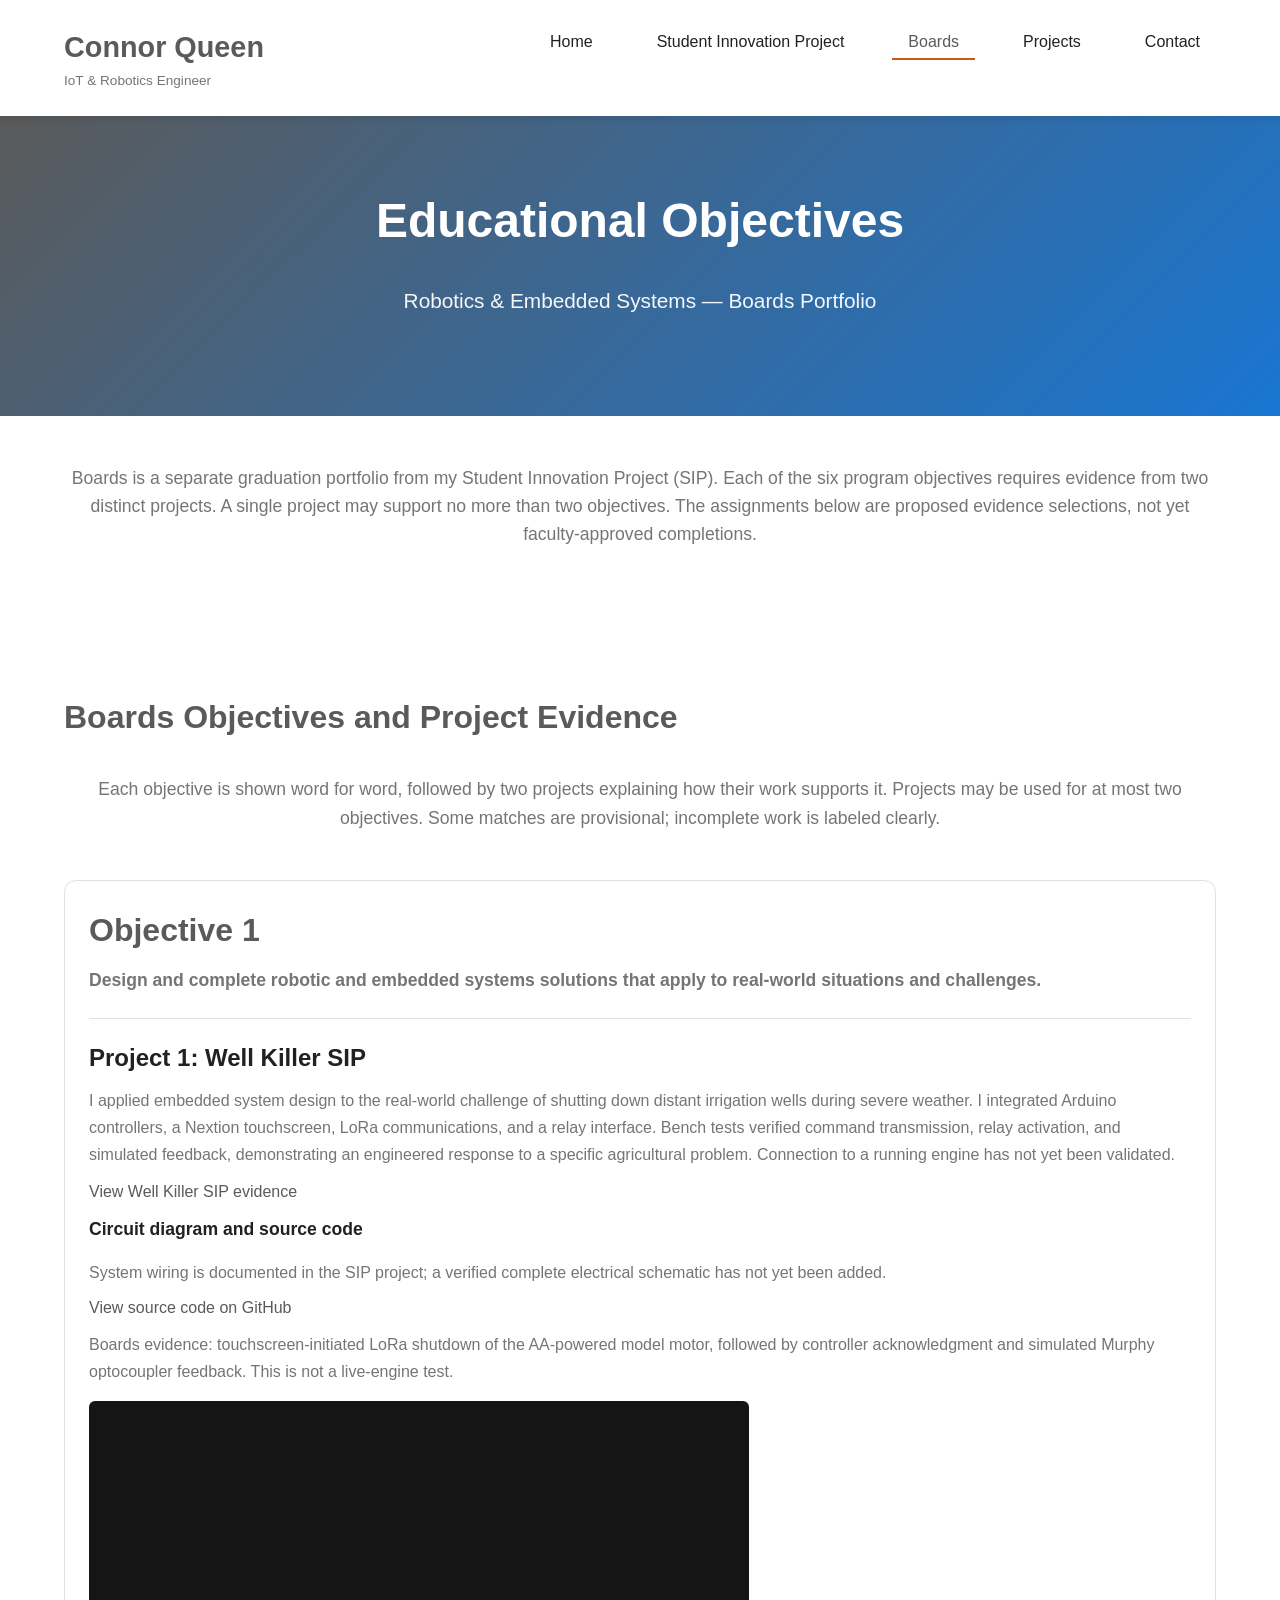
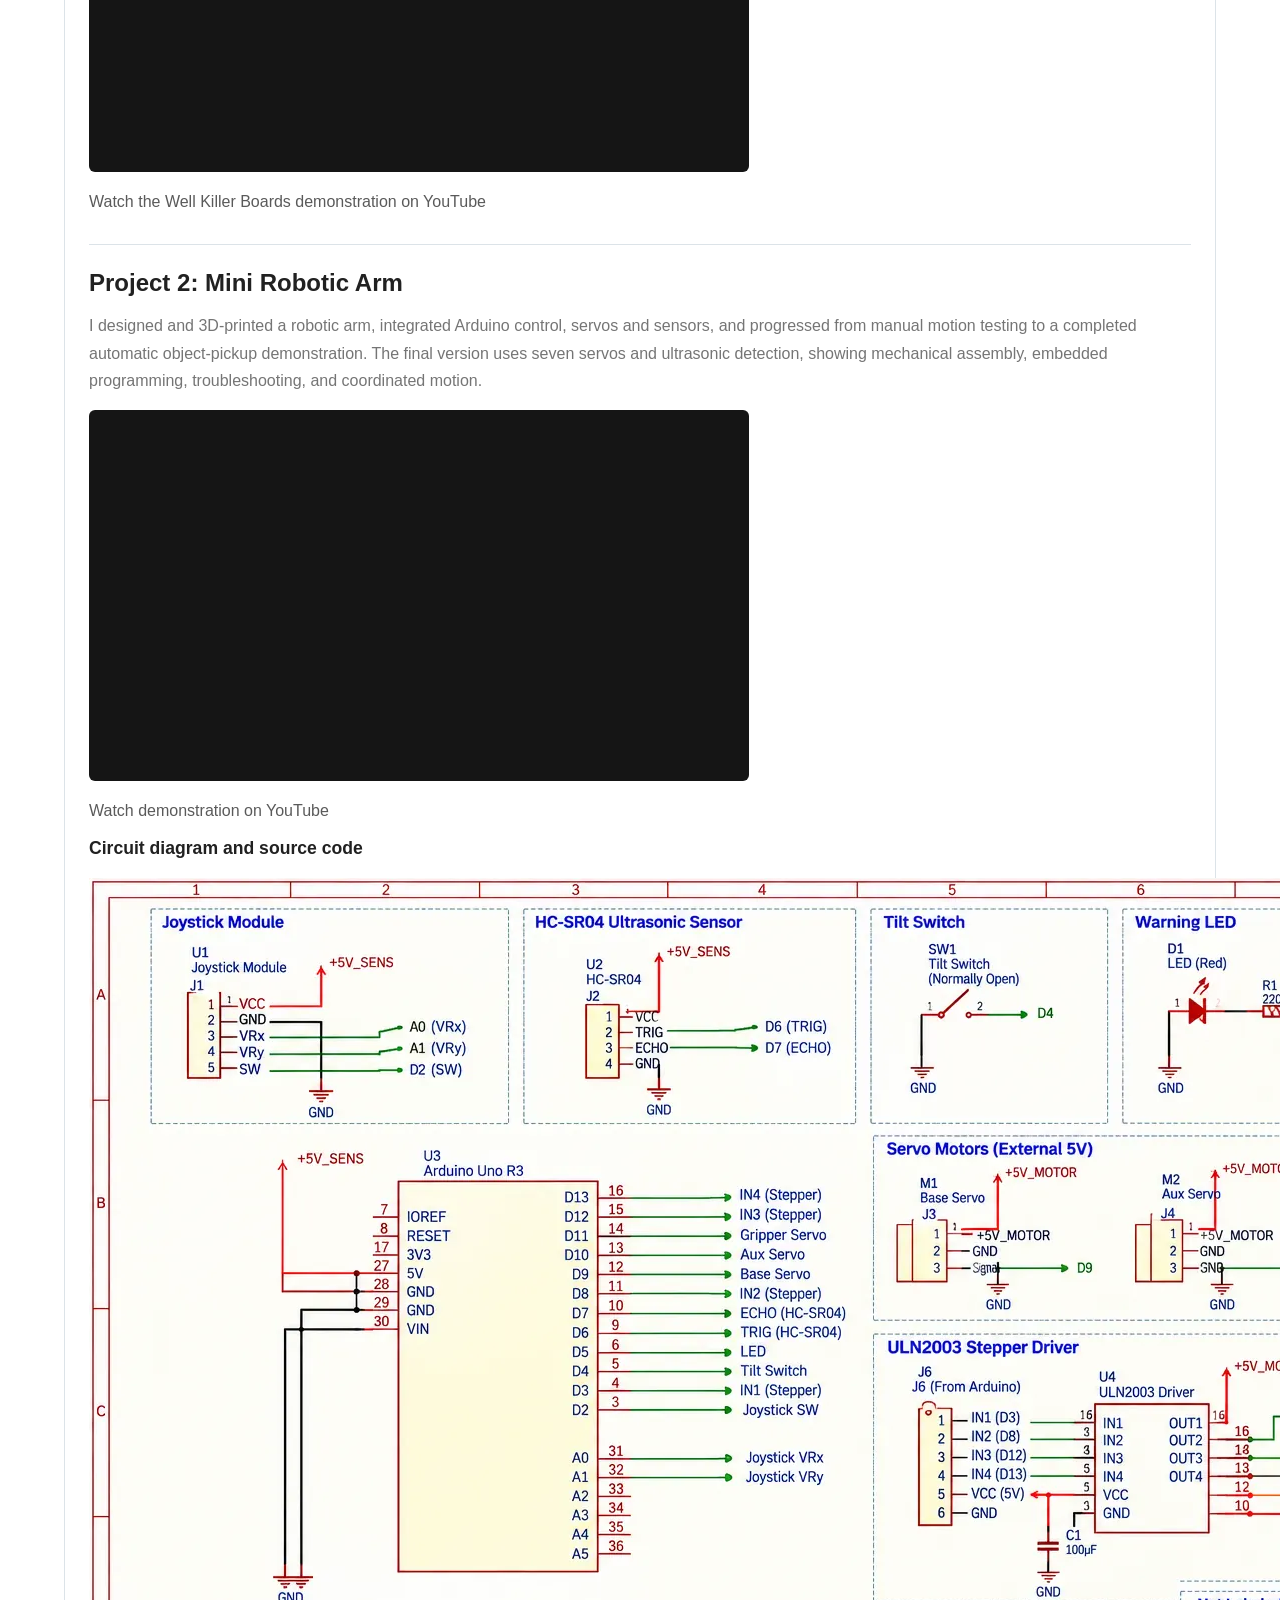
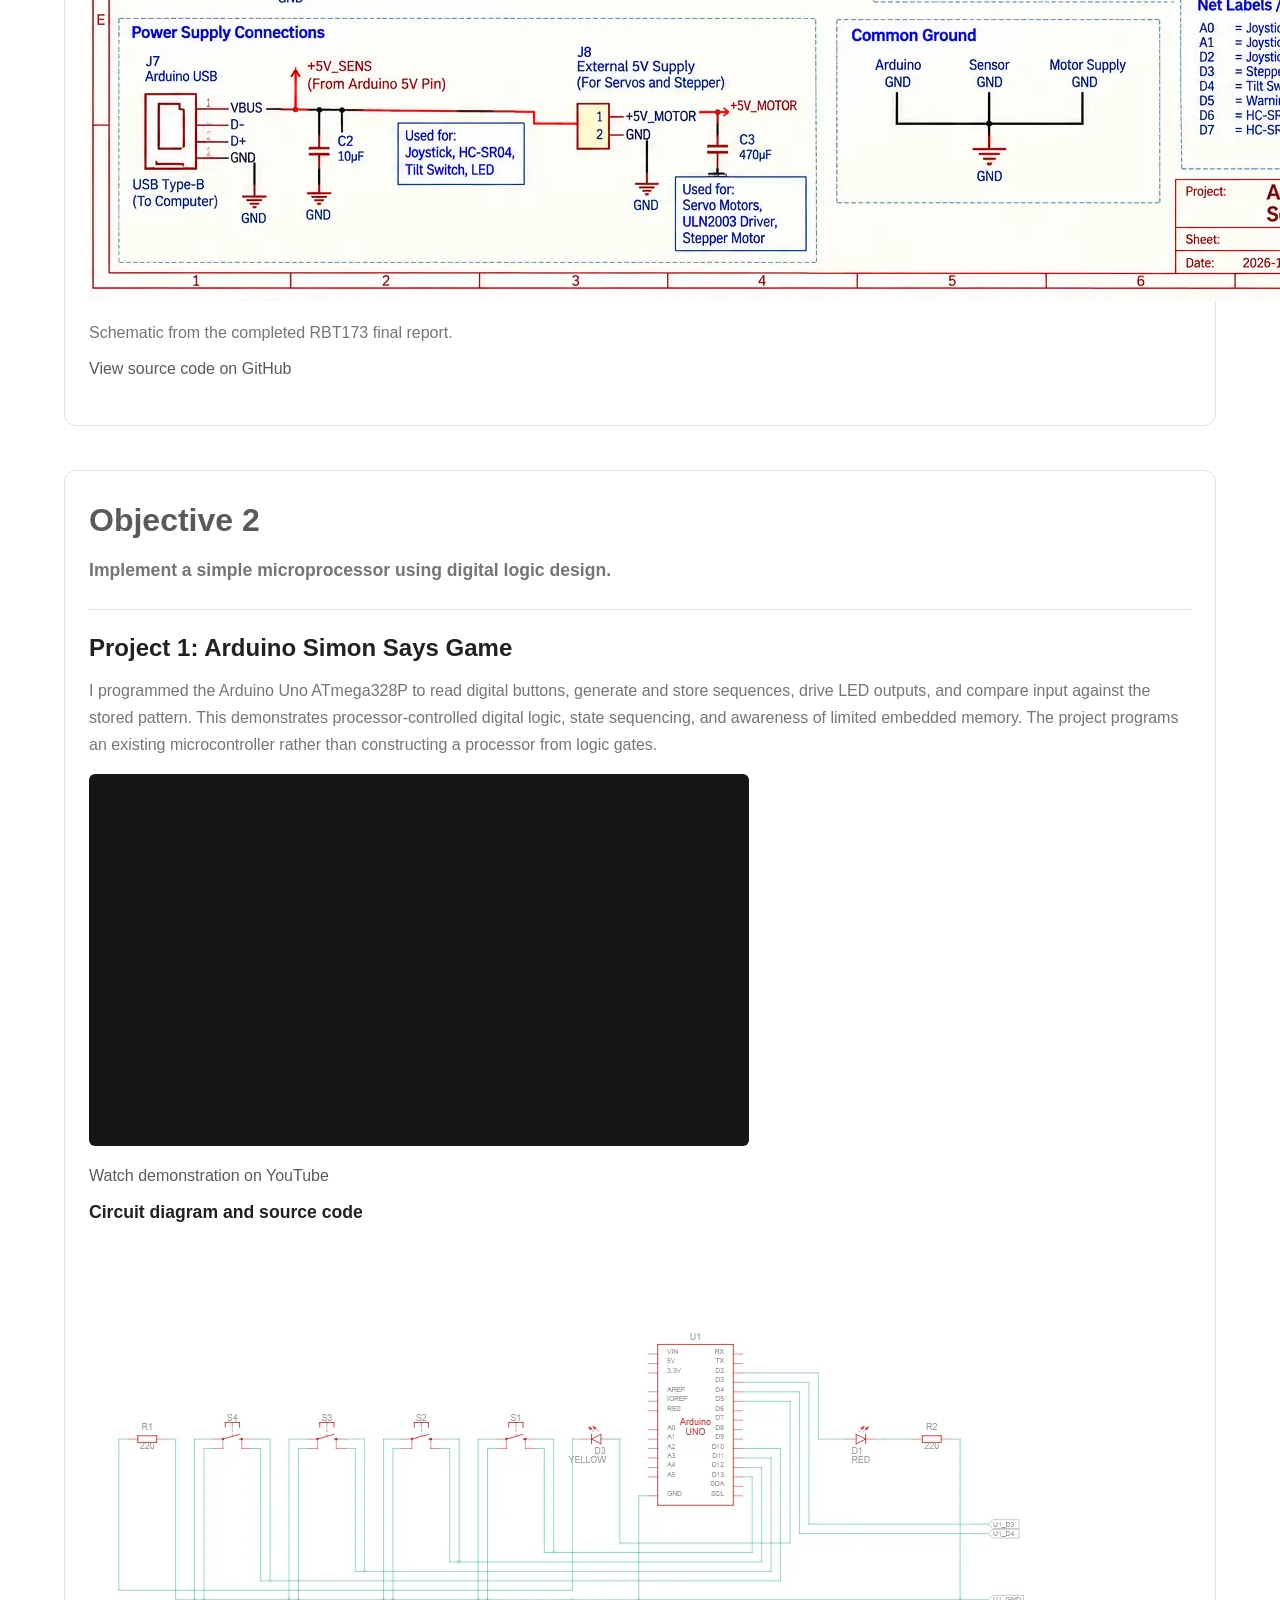
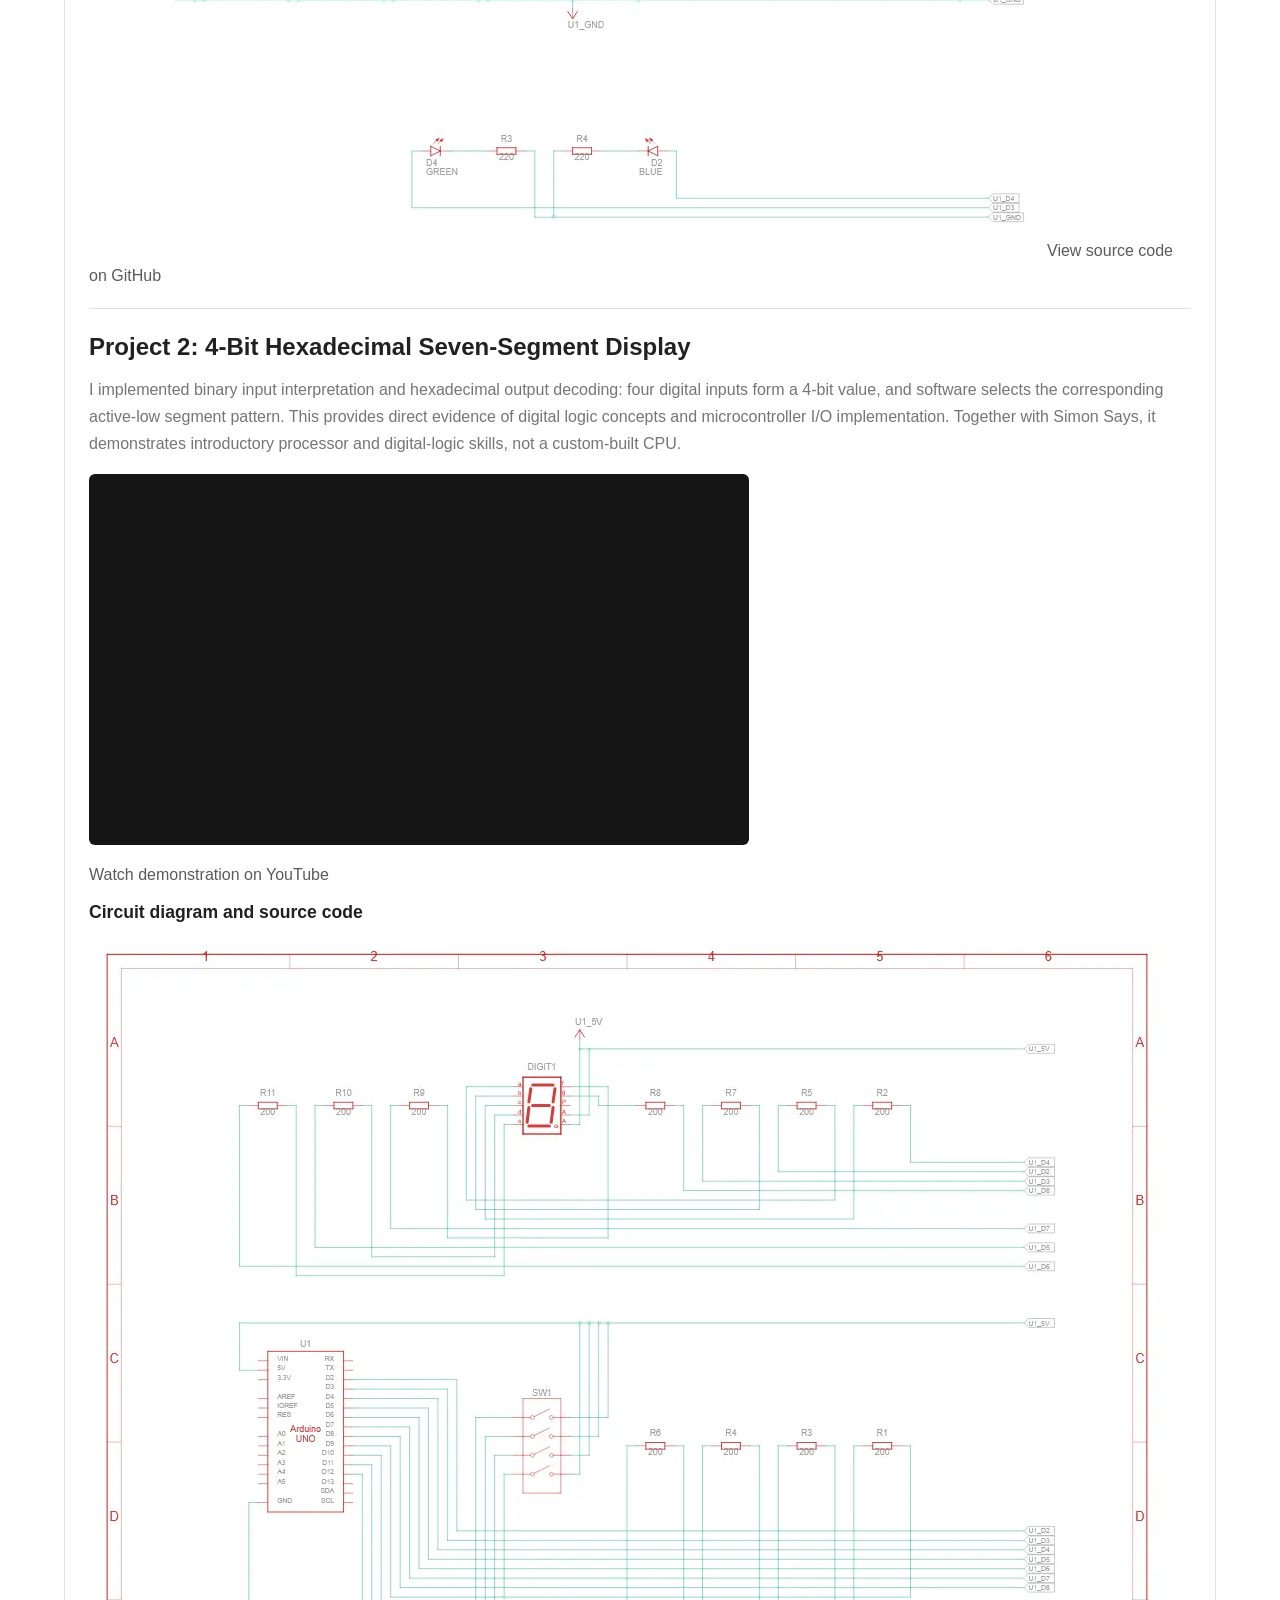
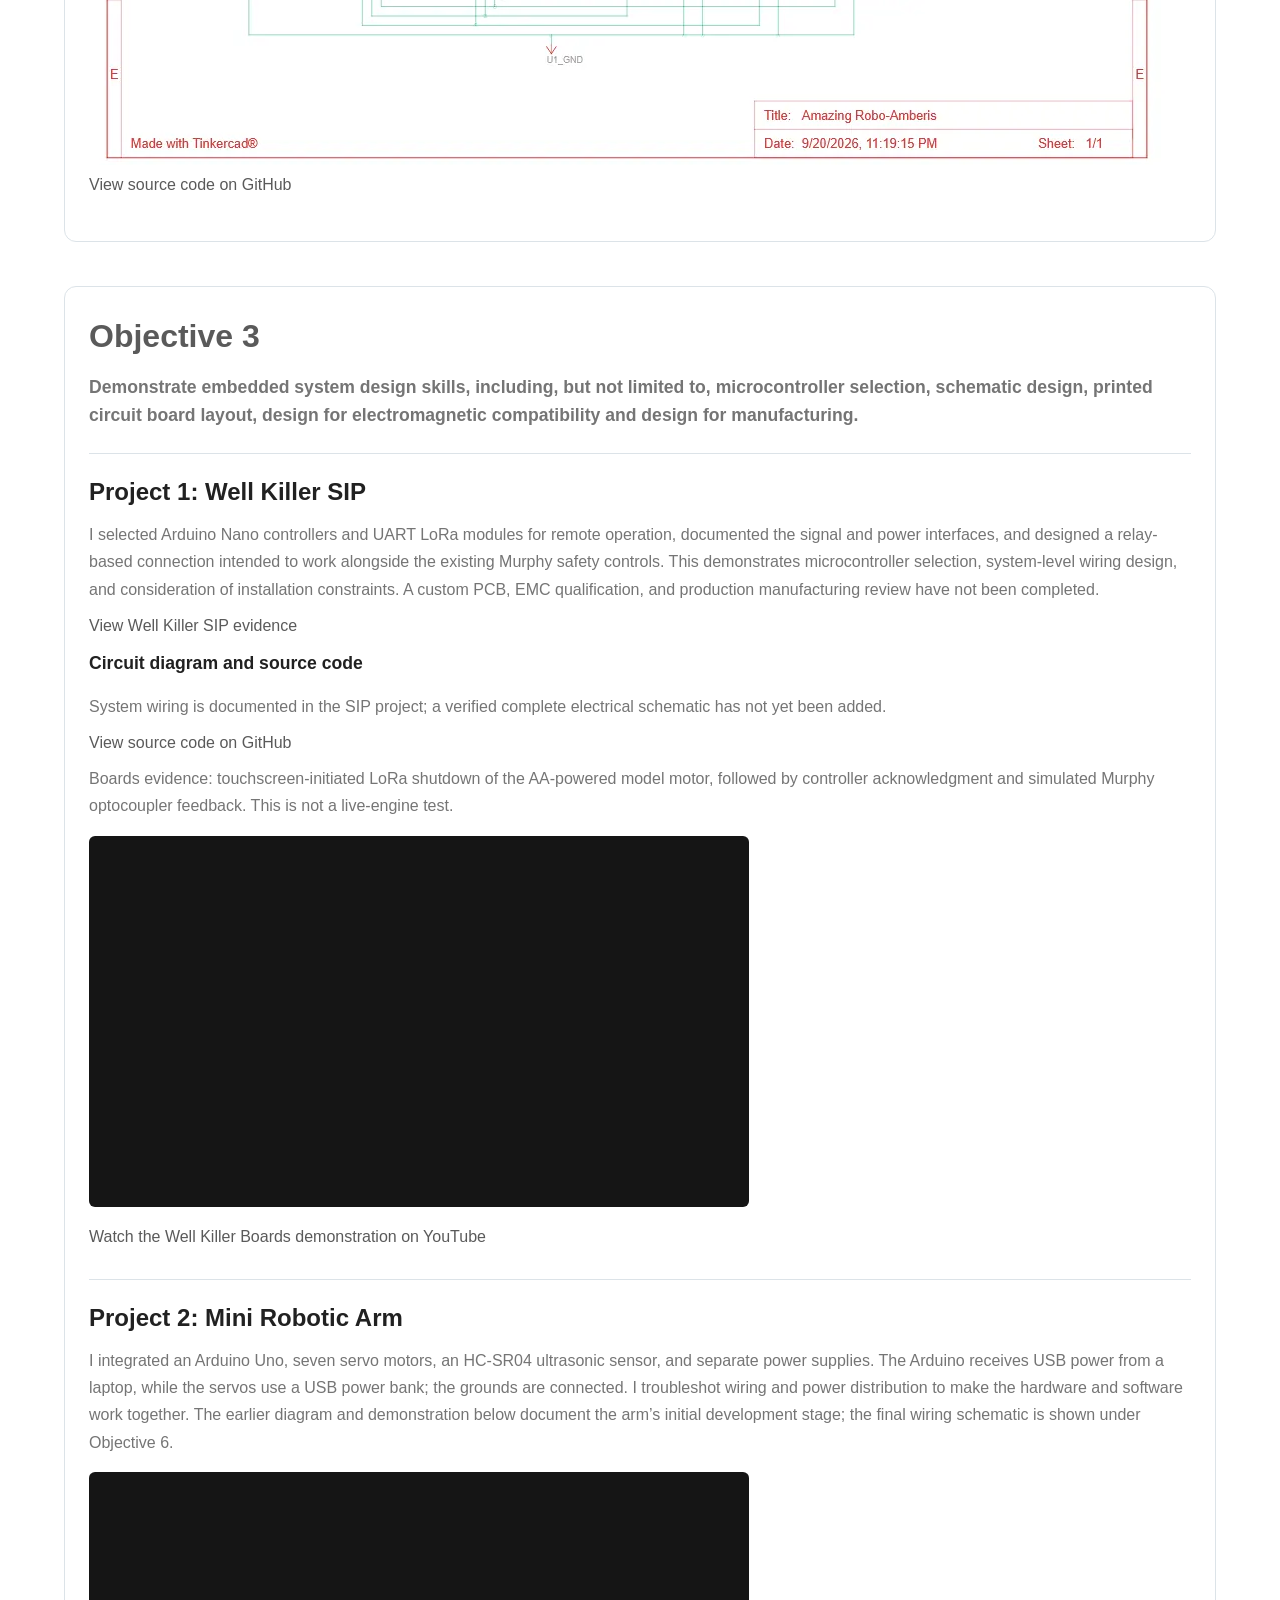
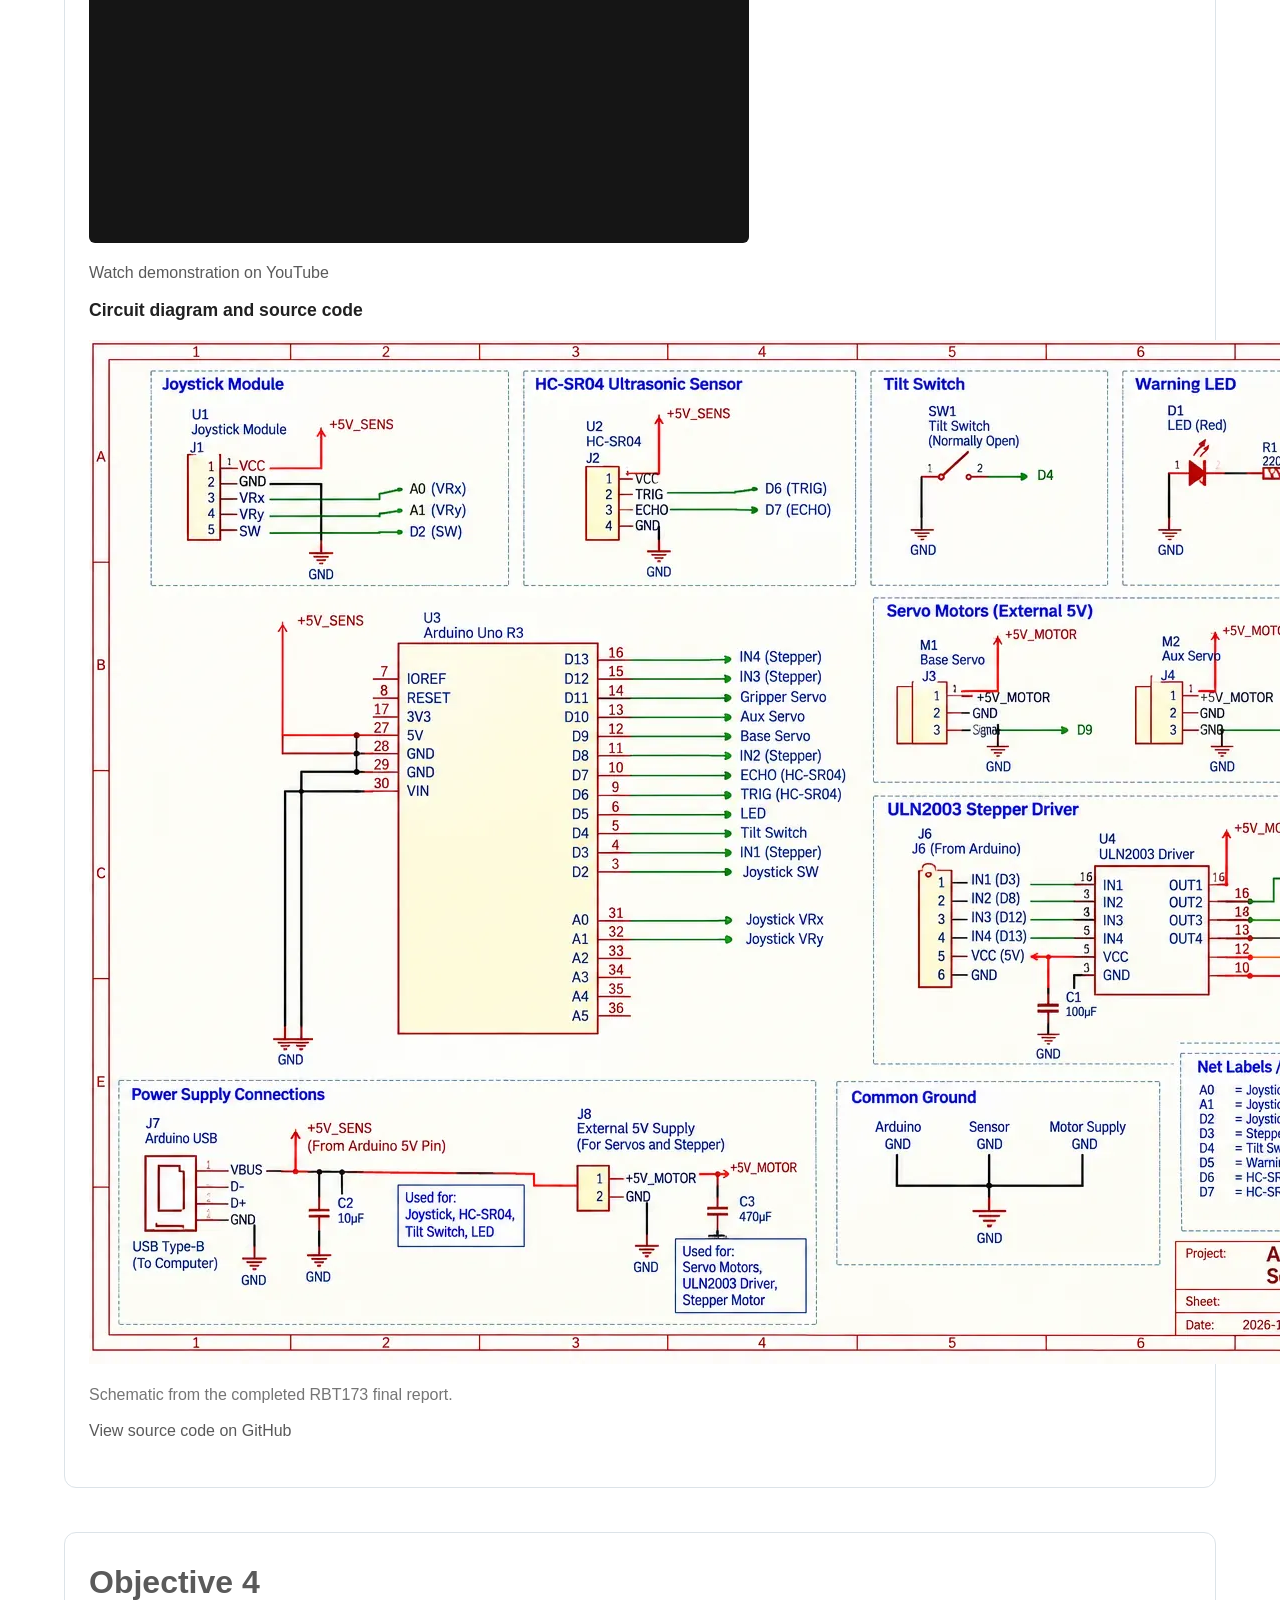
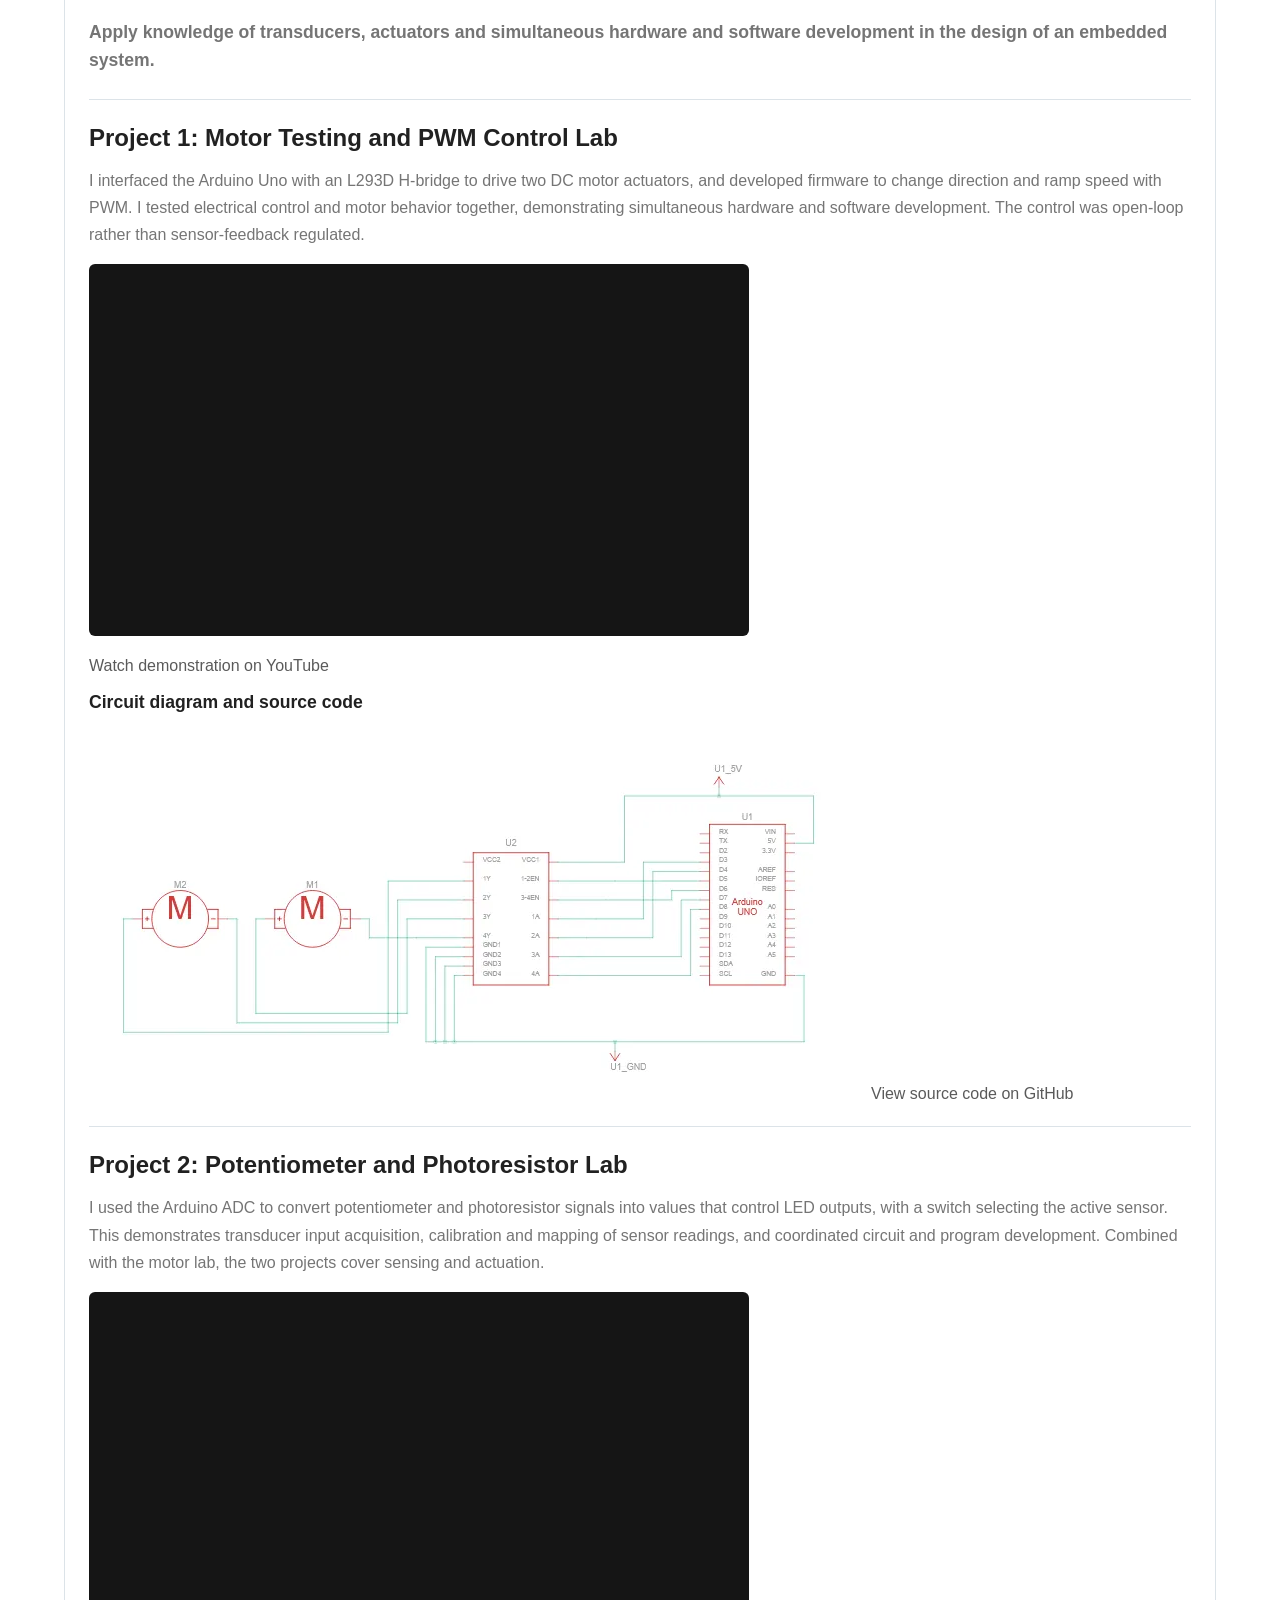
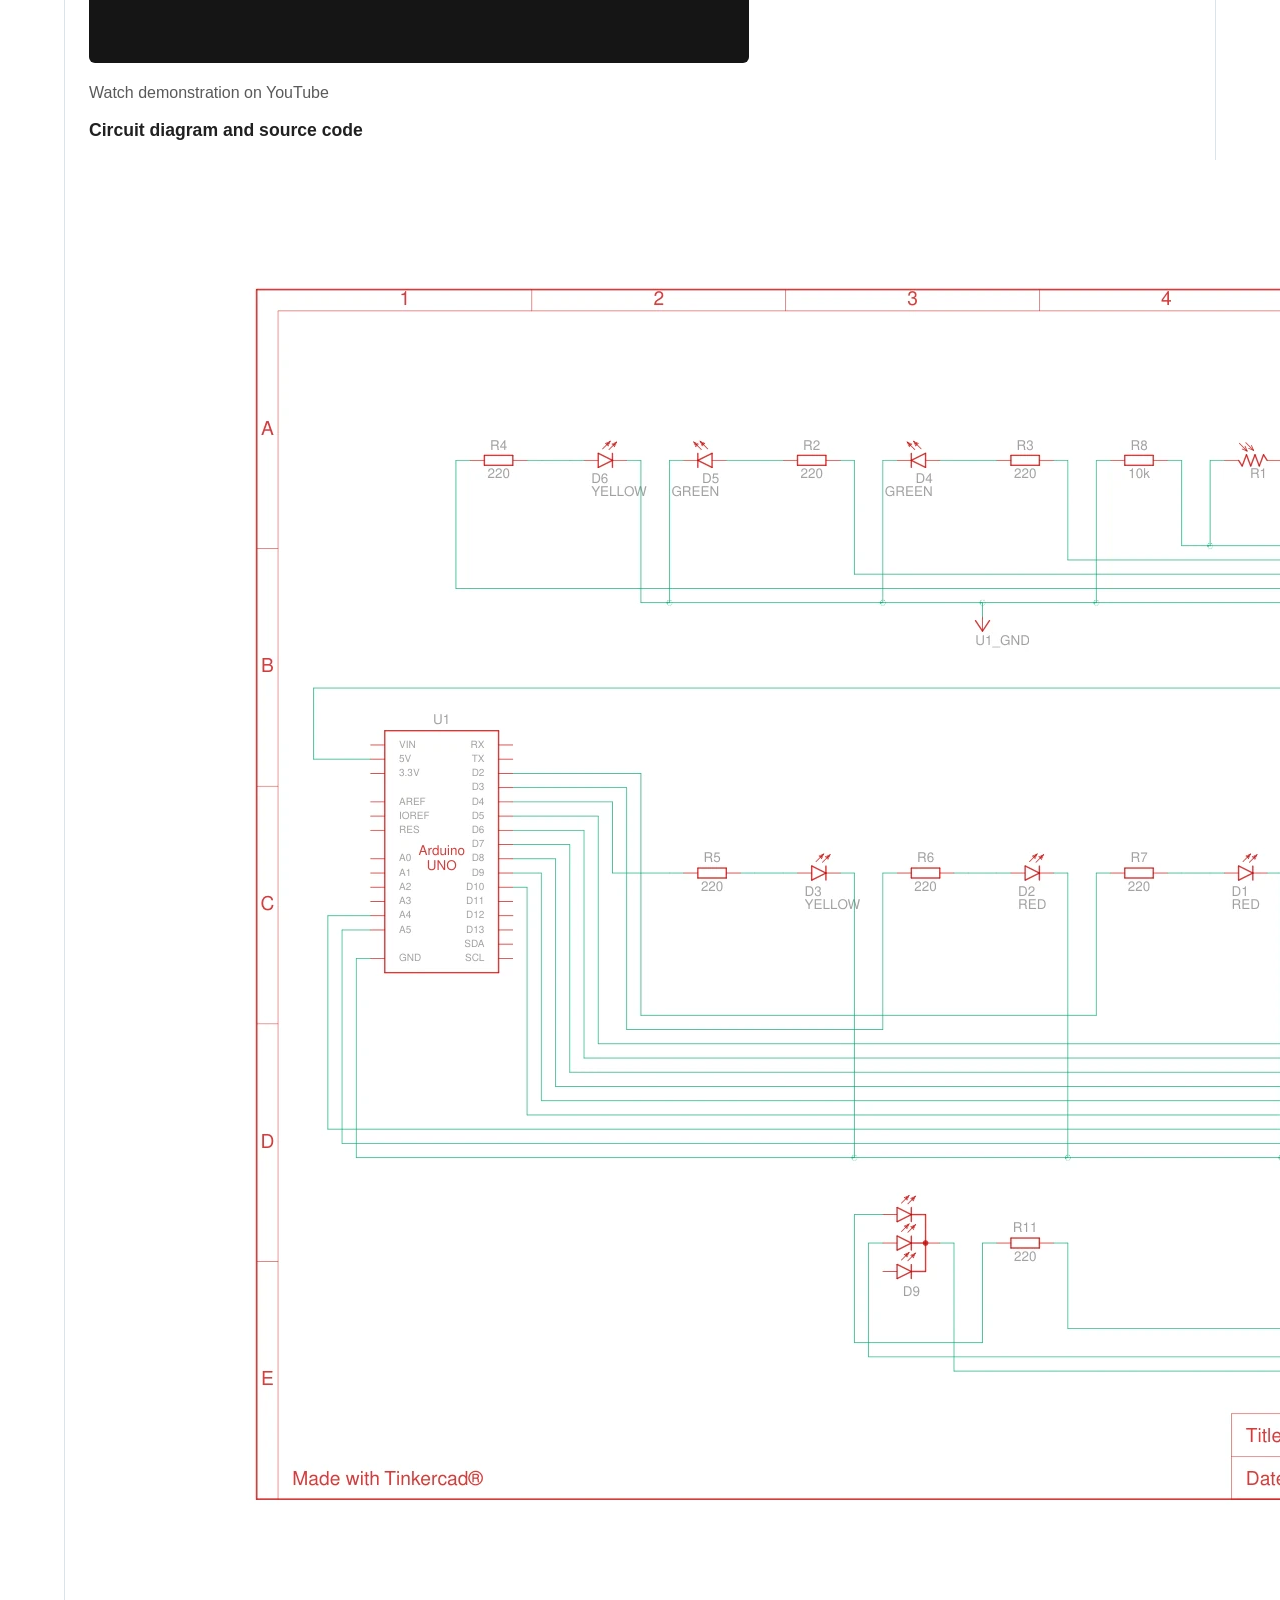
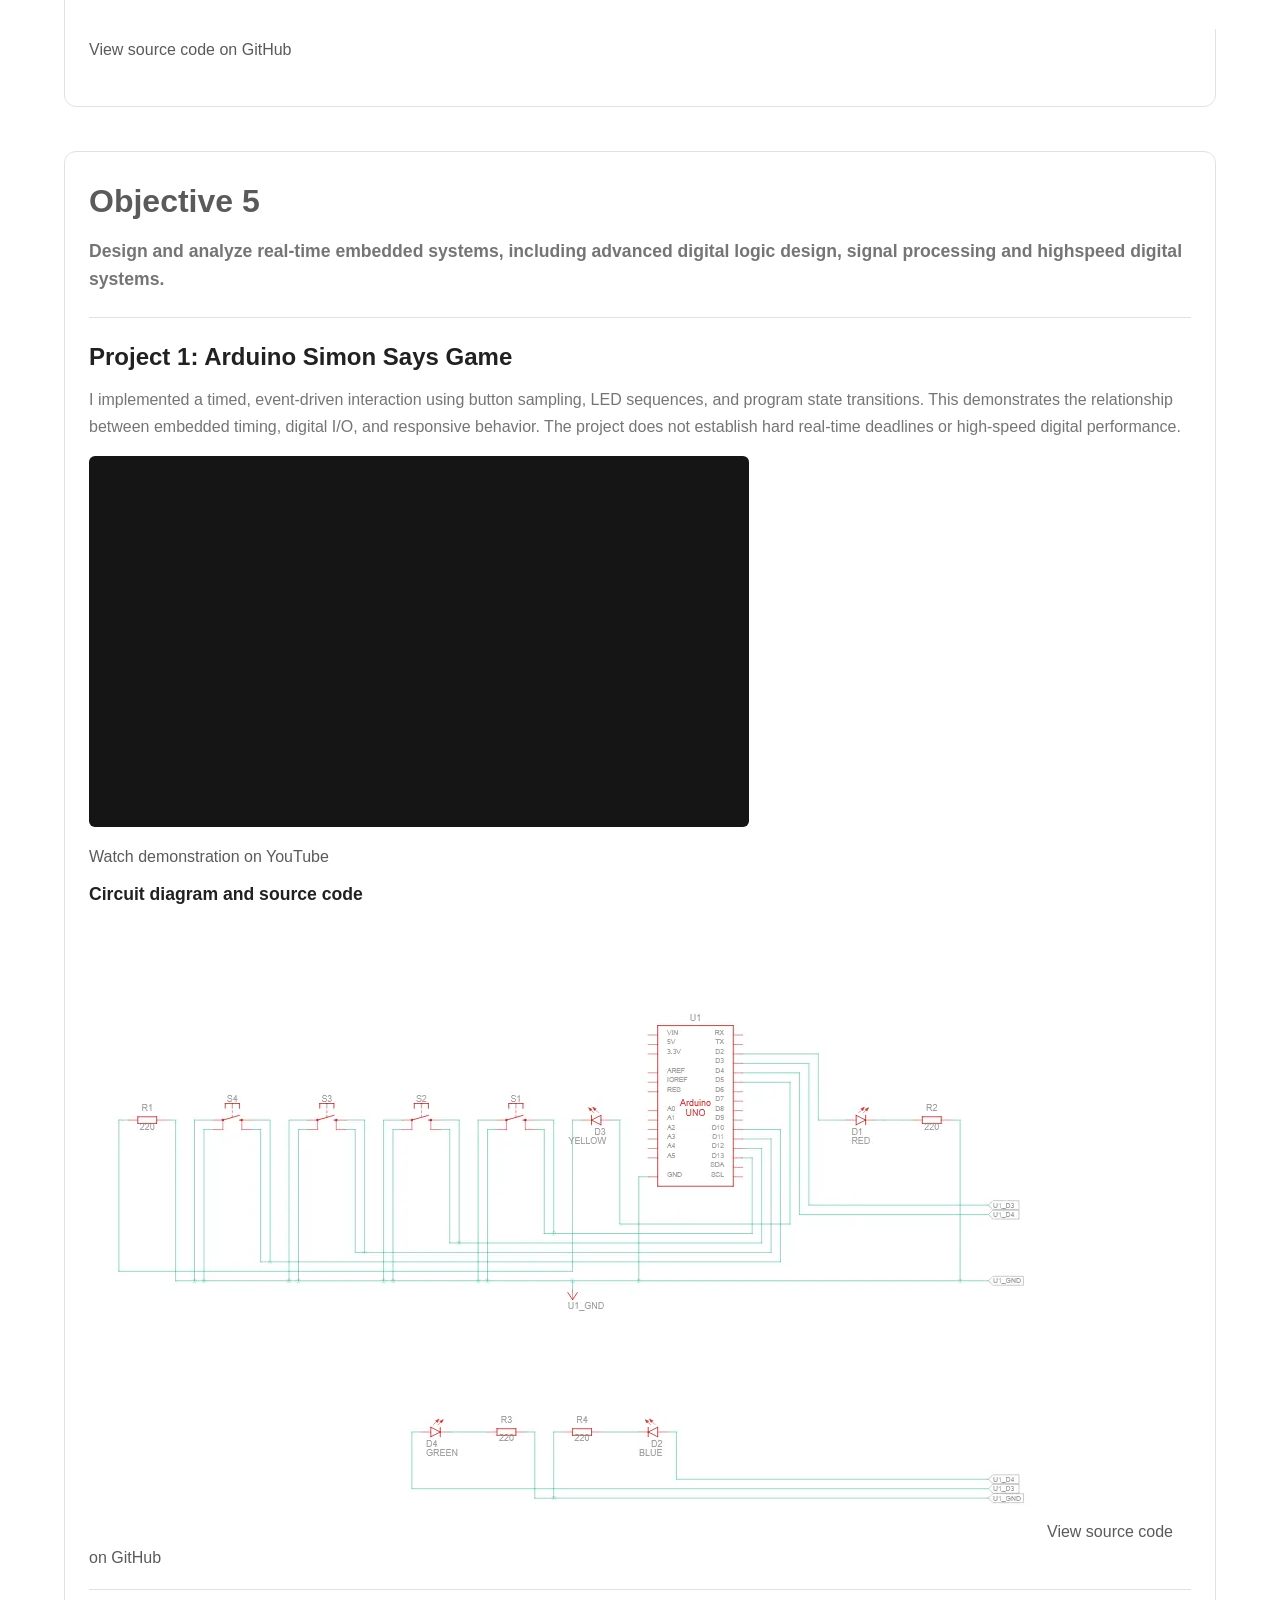
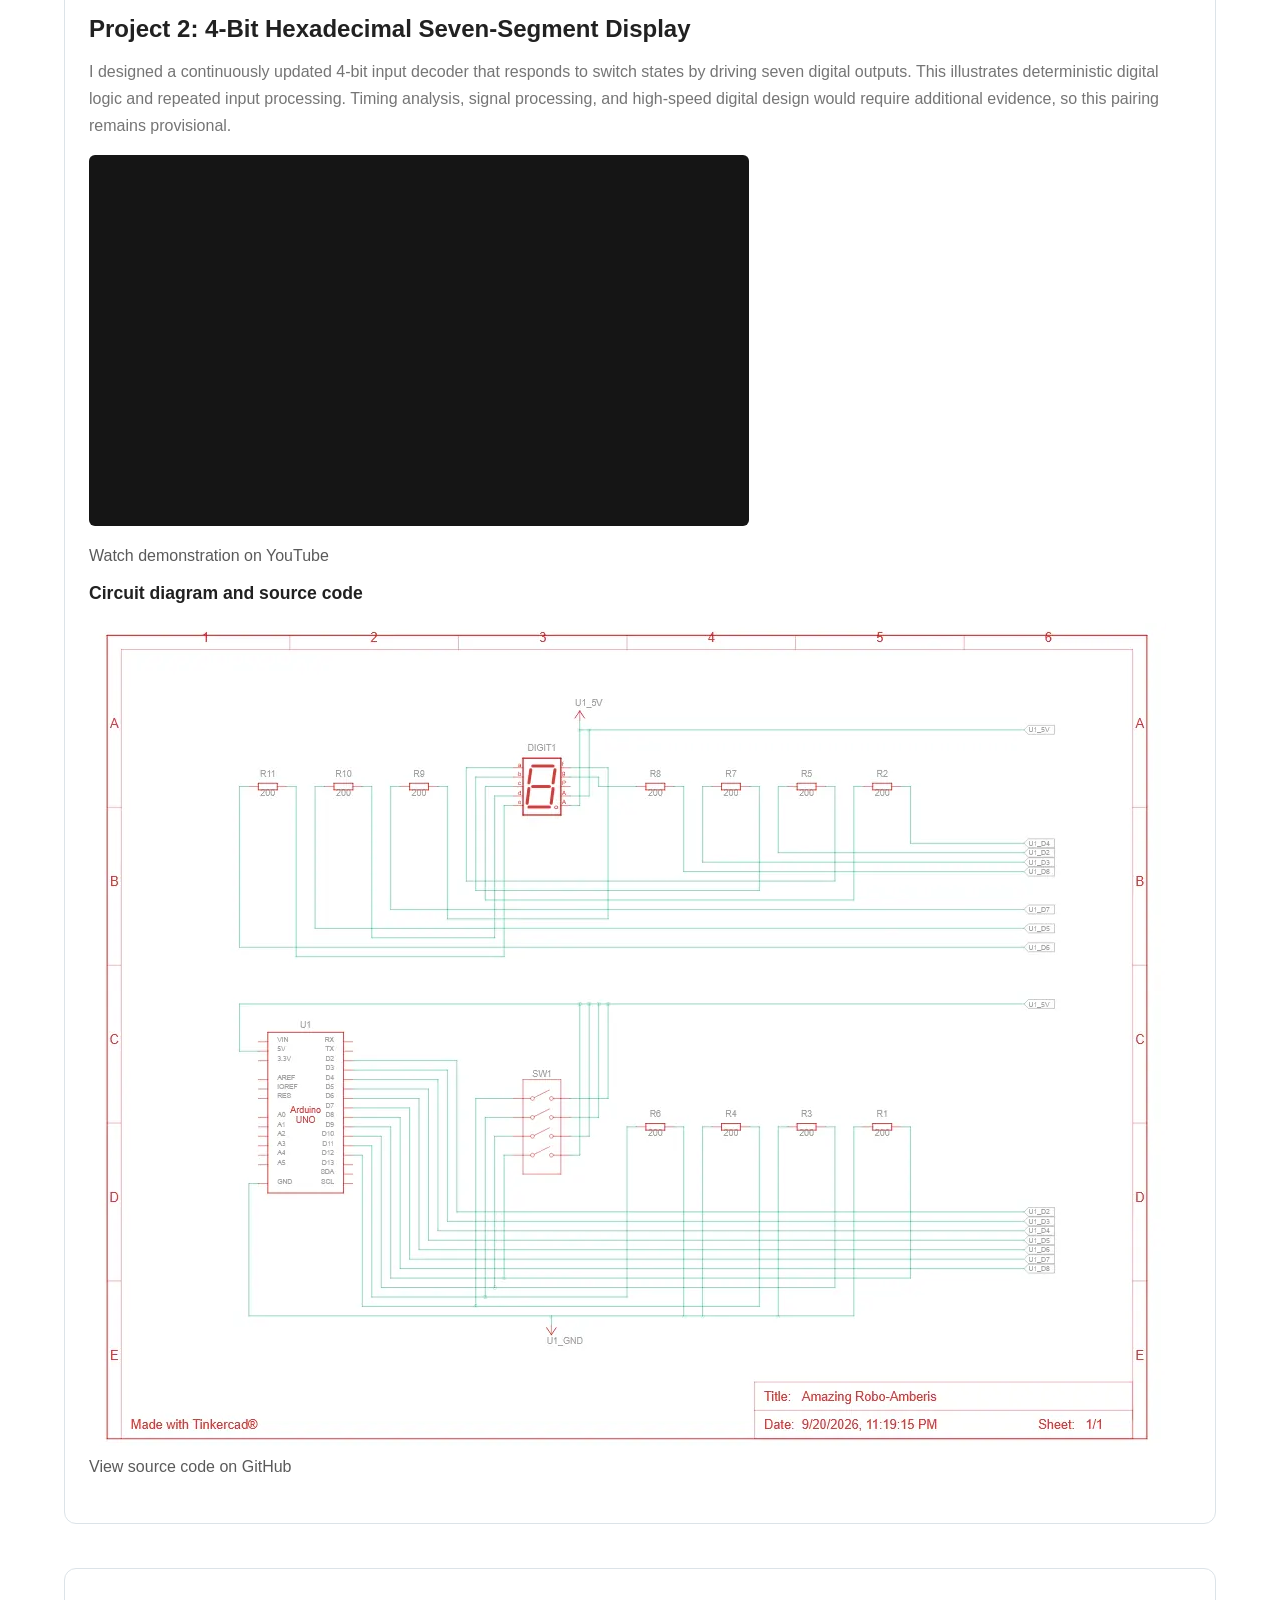
==== commit 558df5dc: "SIP updated boards page updated with new SIP documentation and SIP page documentation updated but no" ====
--- a/boards.html
+++ b/boards.html
@@ -53,7 +53,7 @@
 </div>
 </section>
 <!-- OBJECTIVES SECTION -->
-<section class="sip-section" id="boards-objectives"><div class="container"><h2>Boards Objectives and Project Evidence</h2><p class="section-intro">Each objective is shown word for word, followed by two projects explaining how their work supports it. Projects may be used for at most two objectives. Some matches are provisional; incomplete work is labeled clearly.</p><article class="boards-objective-block" id="objective-1"><h2>Objective 1</h2><p class="boards-objective-wording">Design and complete robotic and embedded systems solutions that apply to real-world situations and challenges.</p><div class="boards-project-evidence"><h3>Project 1: Well Killer SIP</h3><p>I applied embedded system design to the real-world challenge of shutting down distant irrigation wells during severe weather. I integrated Arduino controllers, a Nextion touchscreen, LoRa communications, and a relay interface. Bench tests verified command transmission, relay activation, and simulated feedback, demonstrating an engineered response to a specific agricultural problem. Connection to a running engine has not yet been validated.</p><p><a href="sip.html">View Well Killer SIP evidence</a></p><div class="boards-technical-evidence"><h4>Circuit diagram and source code</h4><p>System wiring is documented in the SIP project; a verified complete electrical schematic has not yet been added.</p><a class="boards-code-link" href="https://github.com/connorcqueen-lgtm/irrigation-well-control/tree/main/firmware" rel="noopener noreferrer" target="_blank">View source code on GitHub</a></div></div><div class="boards-project-evidence"><h3>Project 2: Mini Robotic Arm</h3><p>I designed and 3D-printed a robotic arm, integrated Arduino control, servos and sensors, and progressed from manual motion testing to a completed automatic object-pickup demonstration. The final version uses seven servos and ultrasonic detection, showing mechanical assembly, embedded programming, troubleshooting, and coordinated motion.</p><div class="boards-video-frame"><iframe allow="accelerometer; autoplay; clipboard-write; encrypted-media; gyroscope; picture-in-picture; web-share" allowfullscreen="" loading="lazy" src="https://www.youtube-nocookie.com/embed/jTlRbzLHmho" title="Mini Robotic Arm demonstration"></iframe></div><p><a href="https://youtube.com/shorts/jTlRbzLHmho?feature=share" rel="noopener noreferrer" target="_blank">Watch demonstration on YouTube</a></p><div class="boards-technical-evidence"><h4>Circuit diagram and source code</h4><img alt="Circuit schematic for Project 2: Mini Robotic Arm" class="boards-schematic" loading="lazy" src="[data-uri]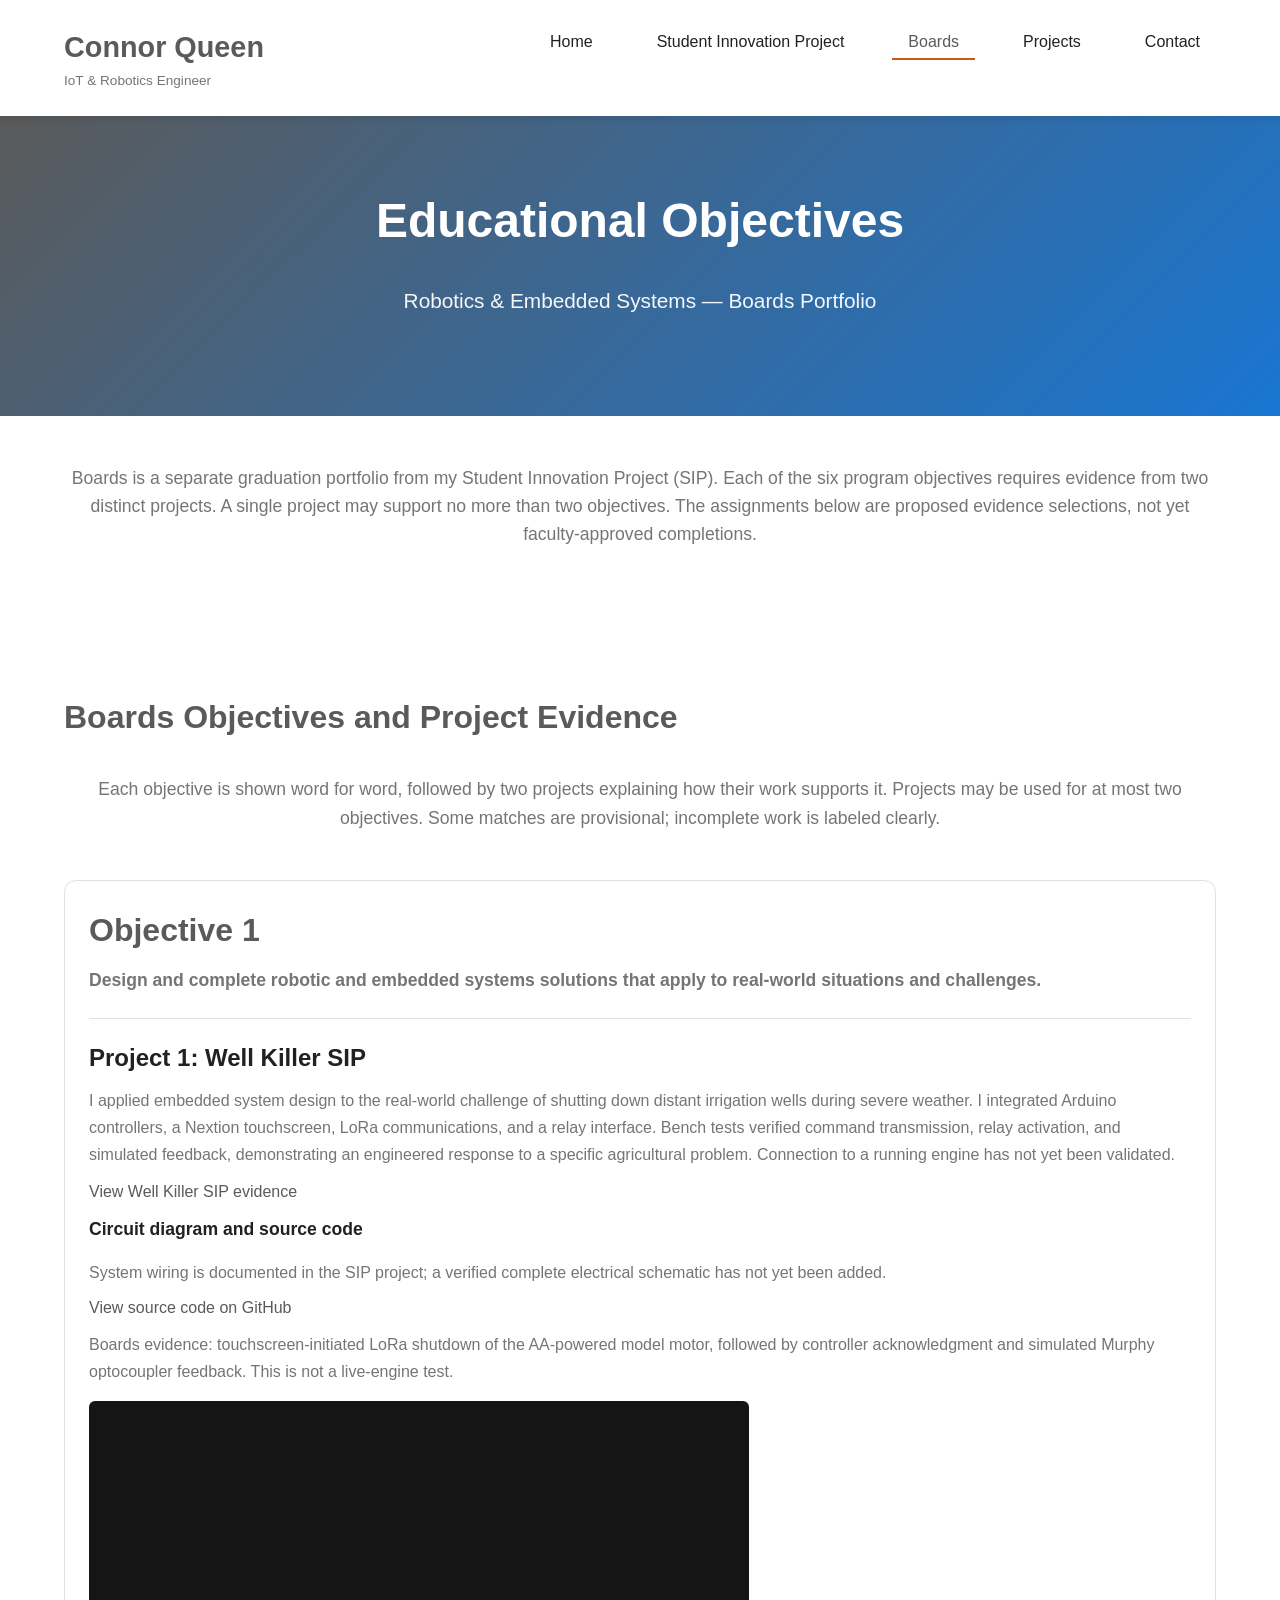
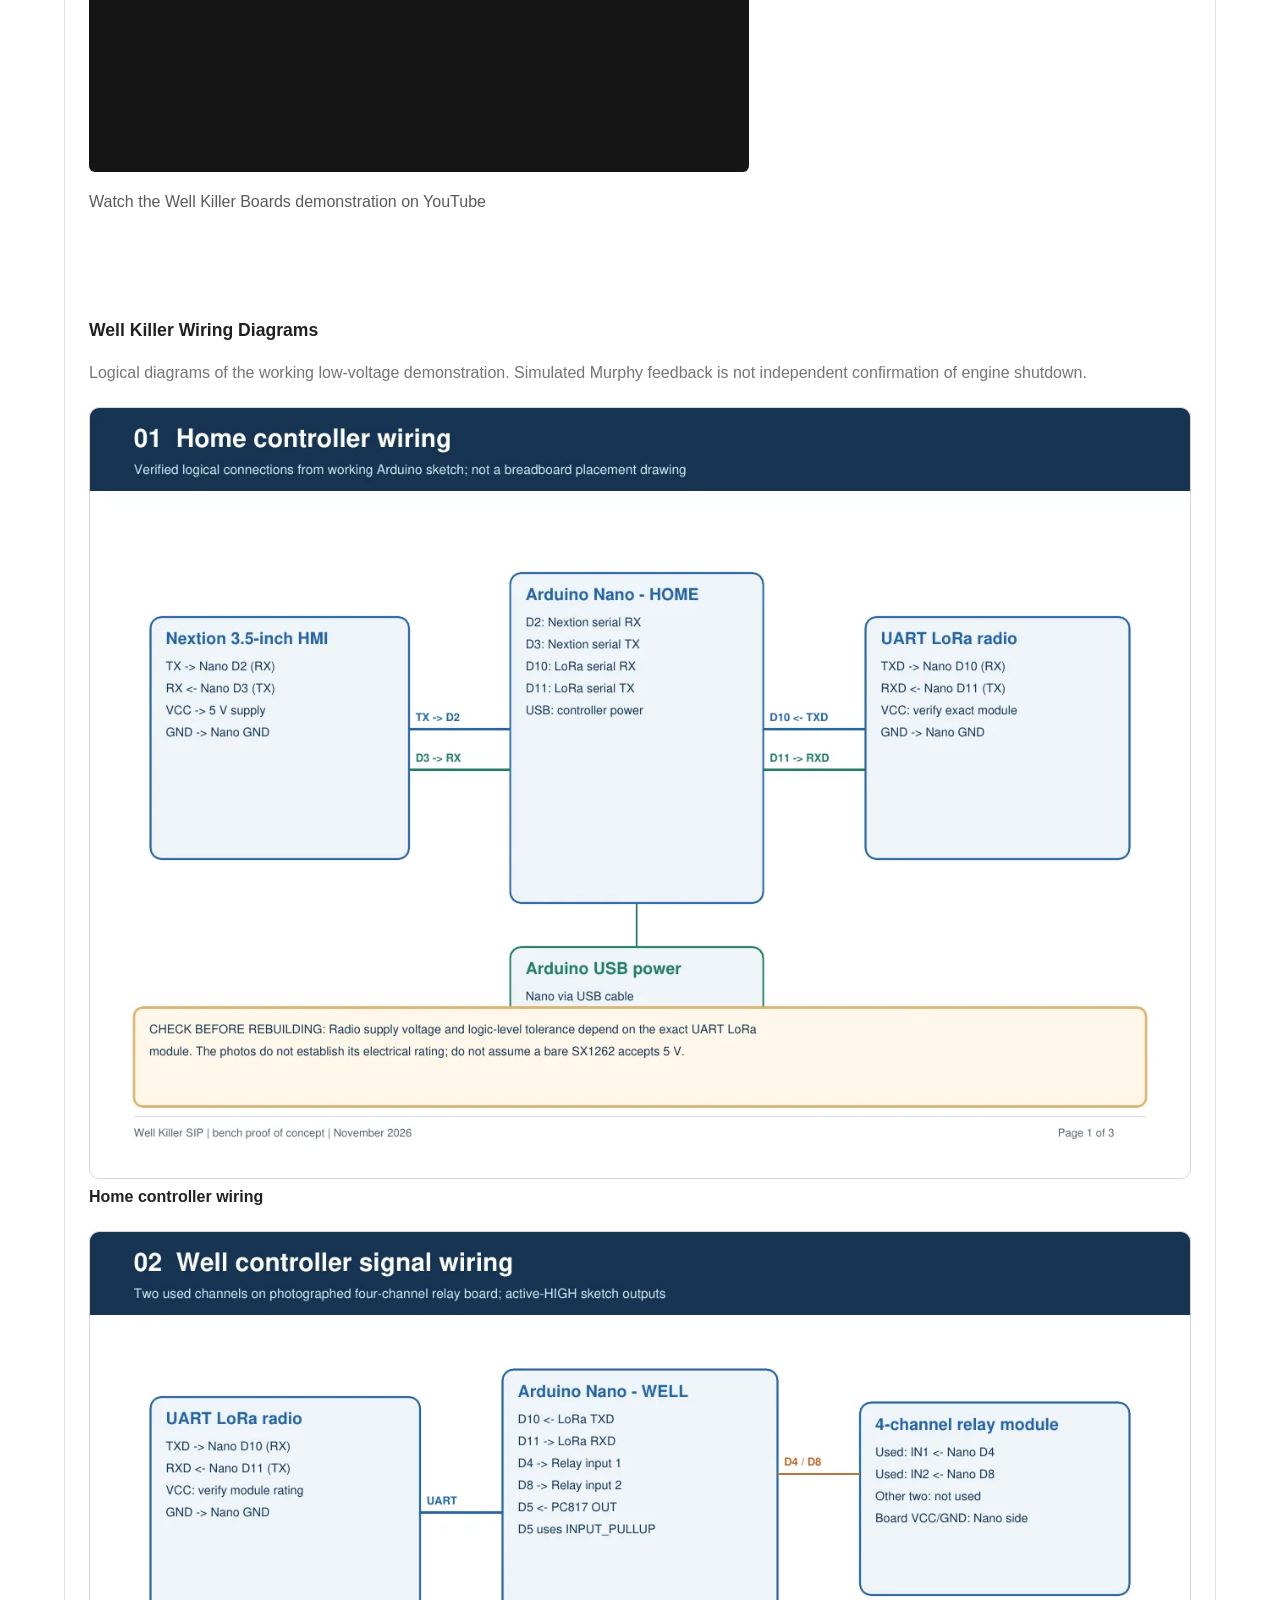
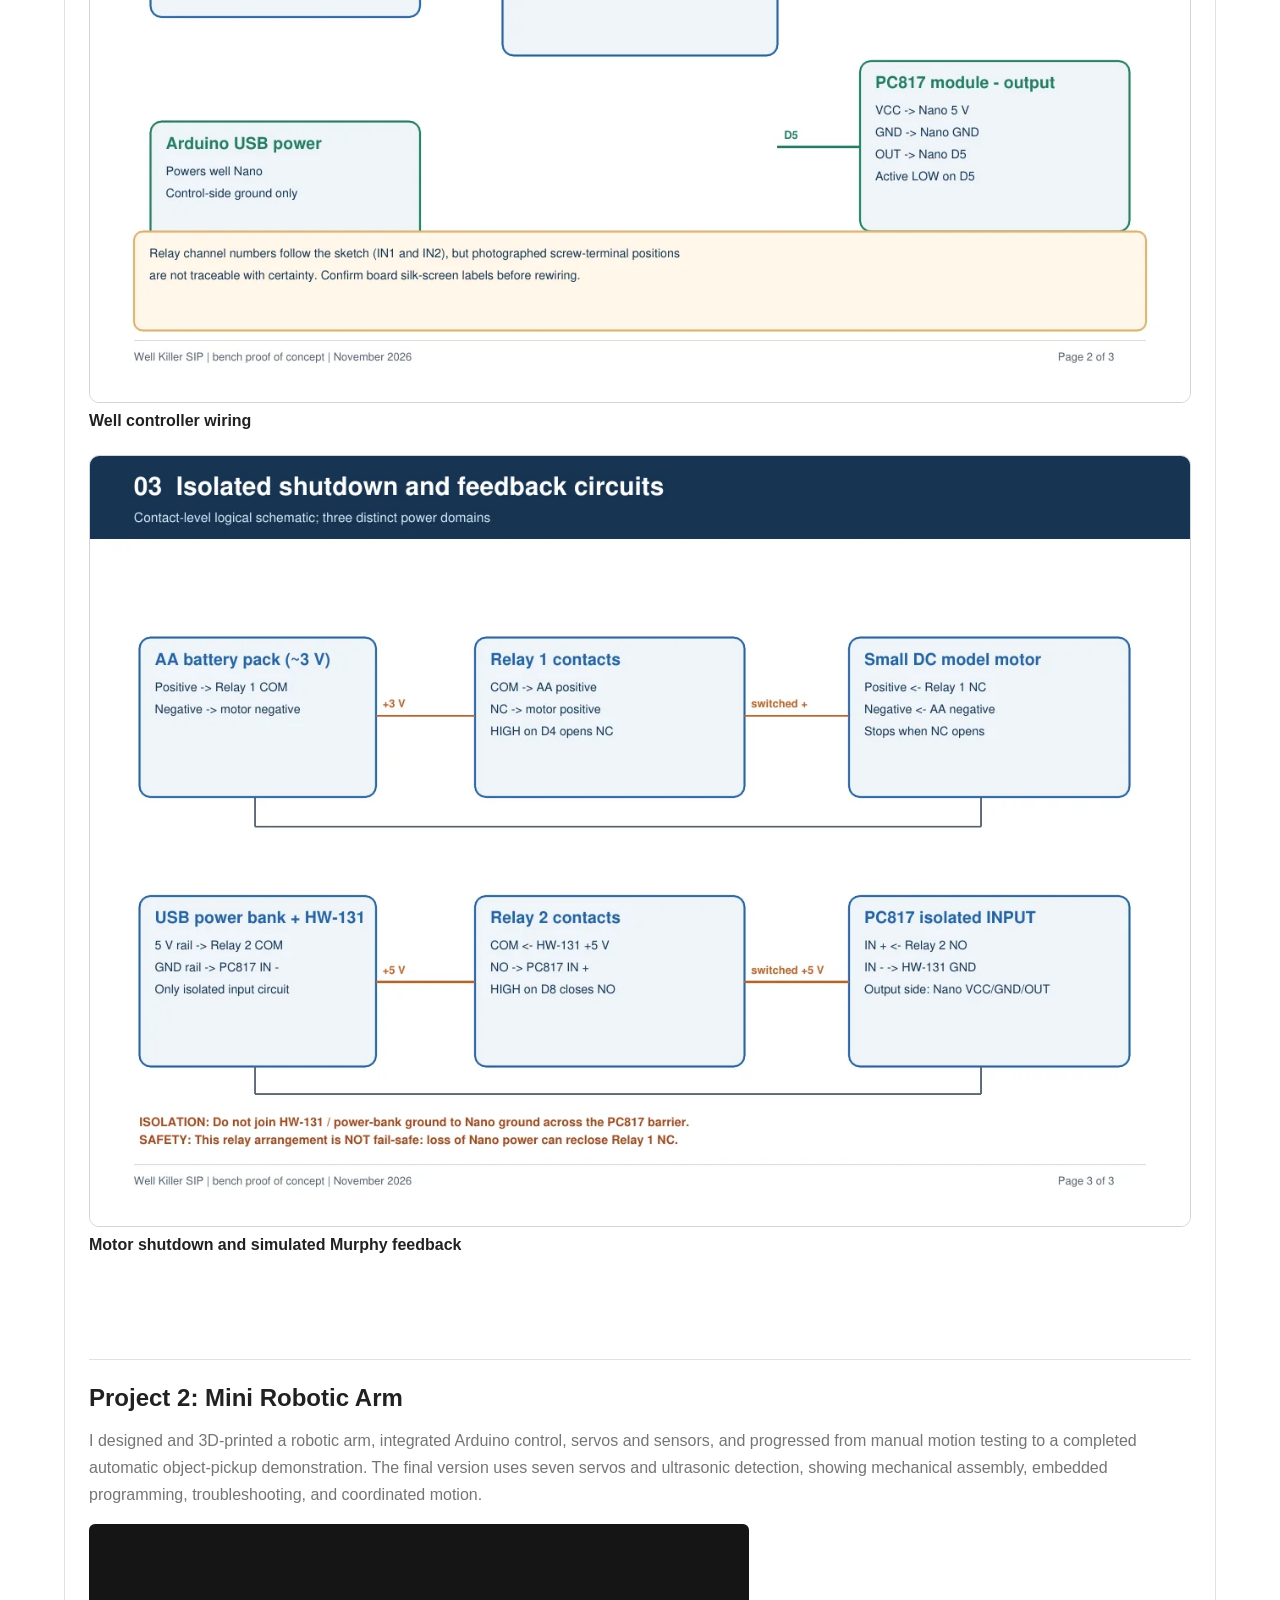
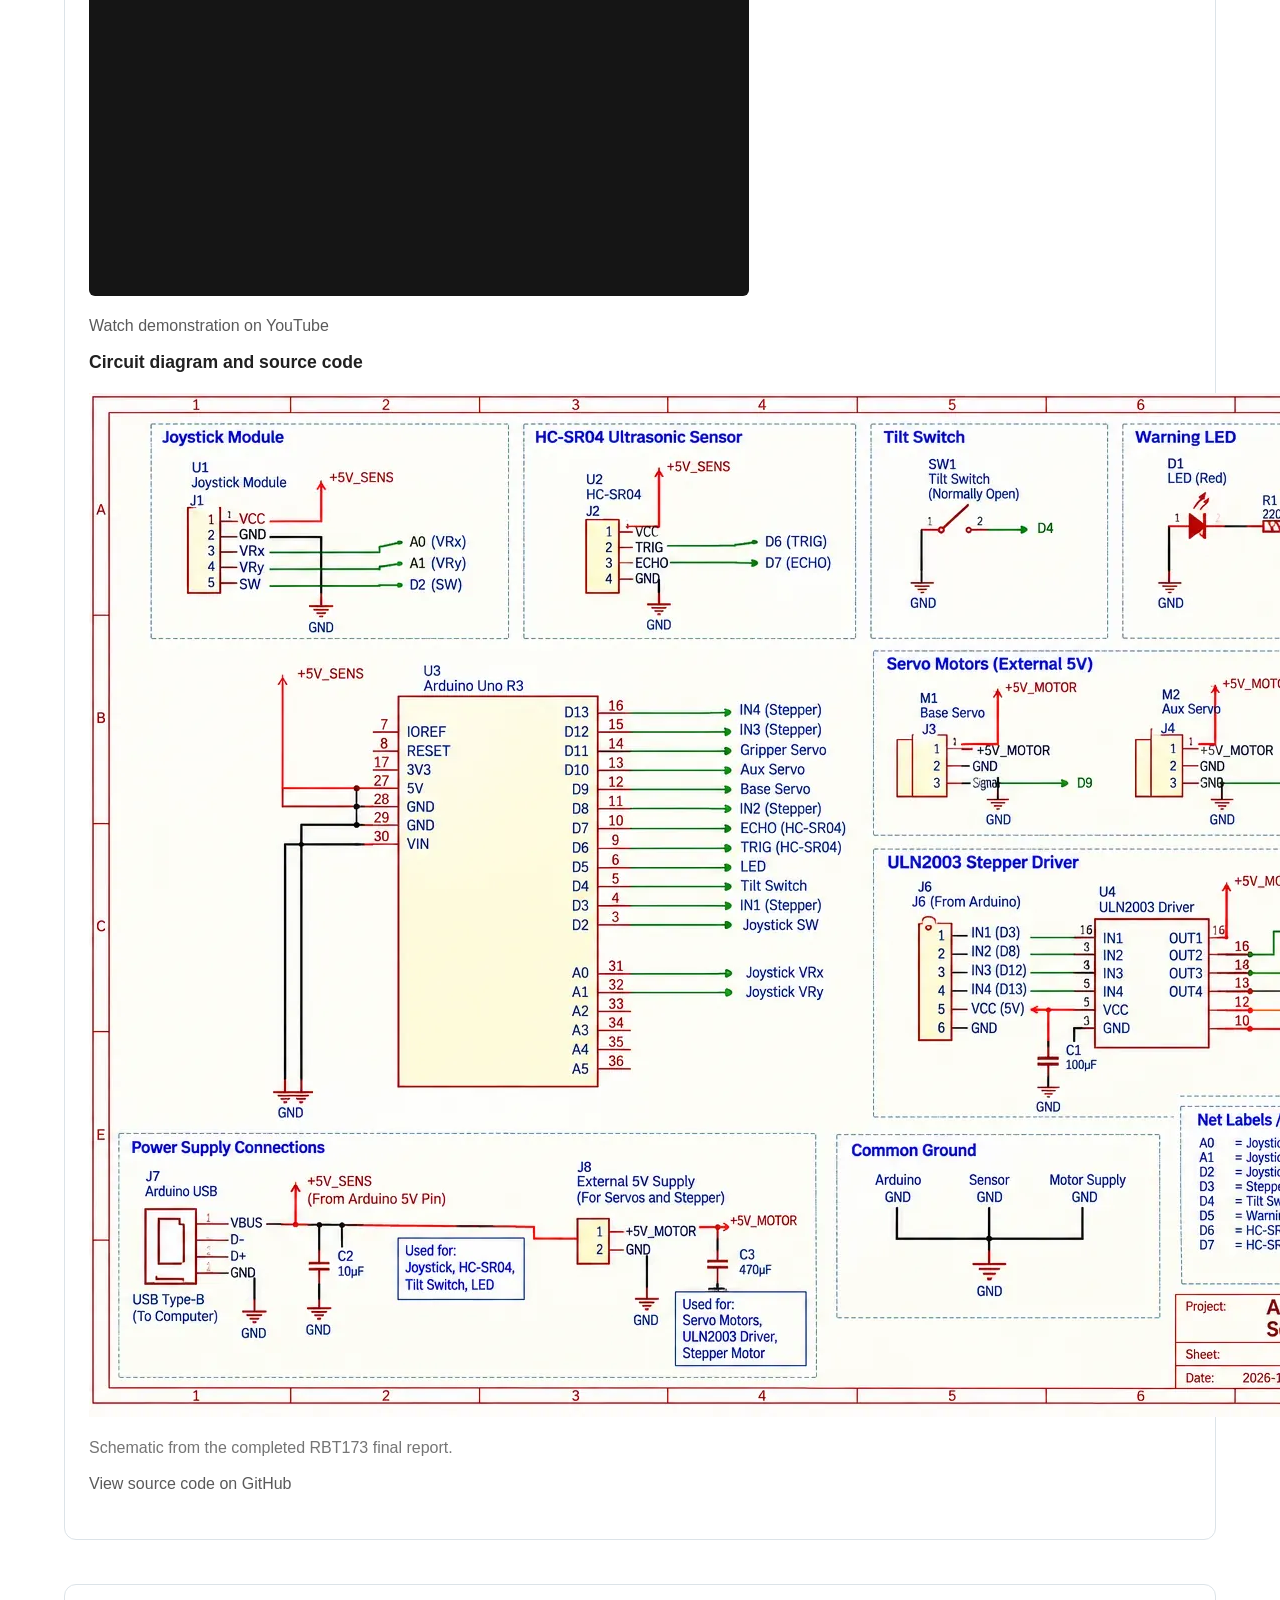
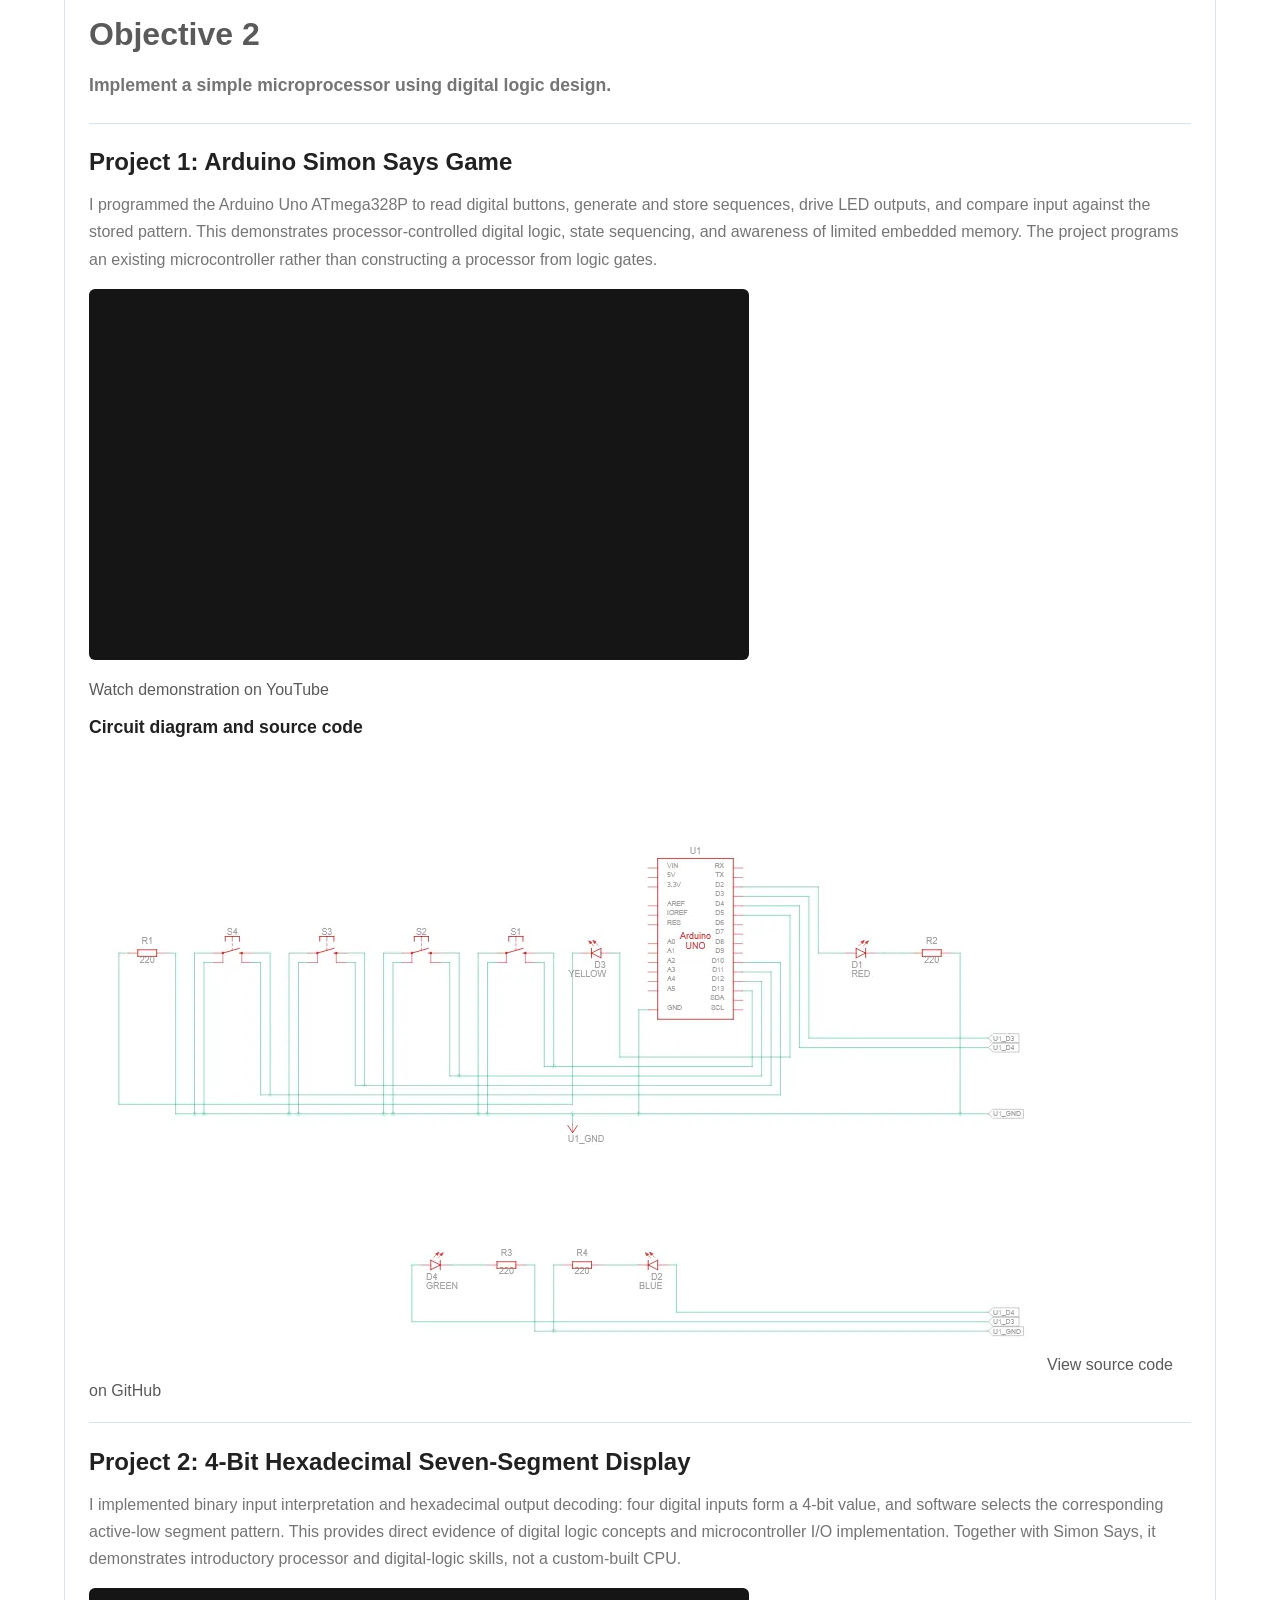
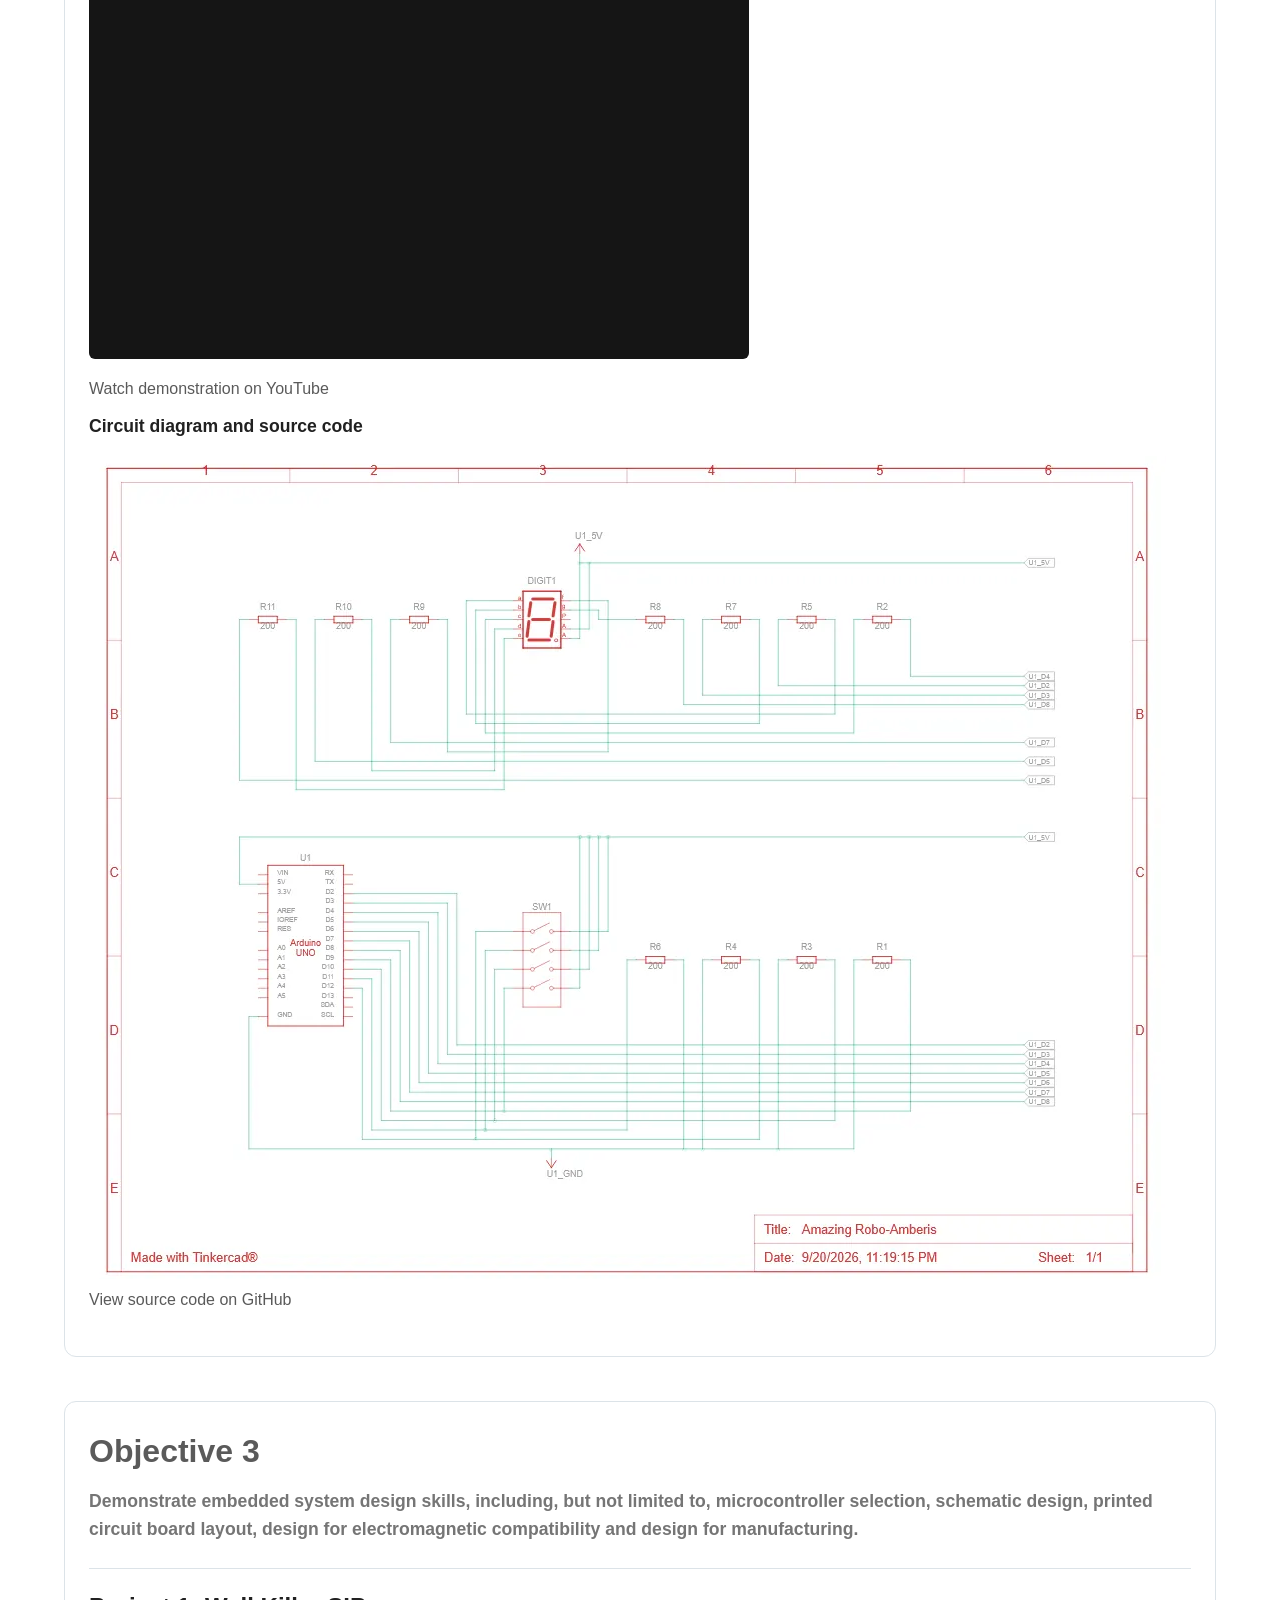
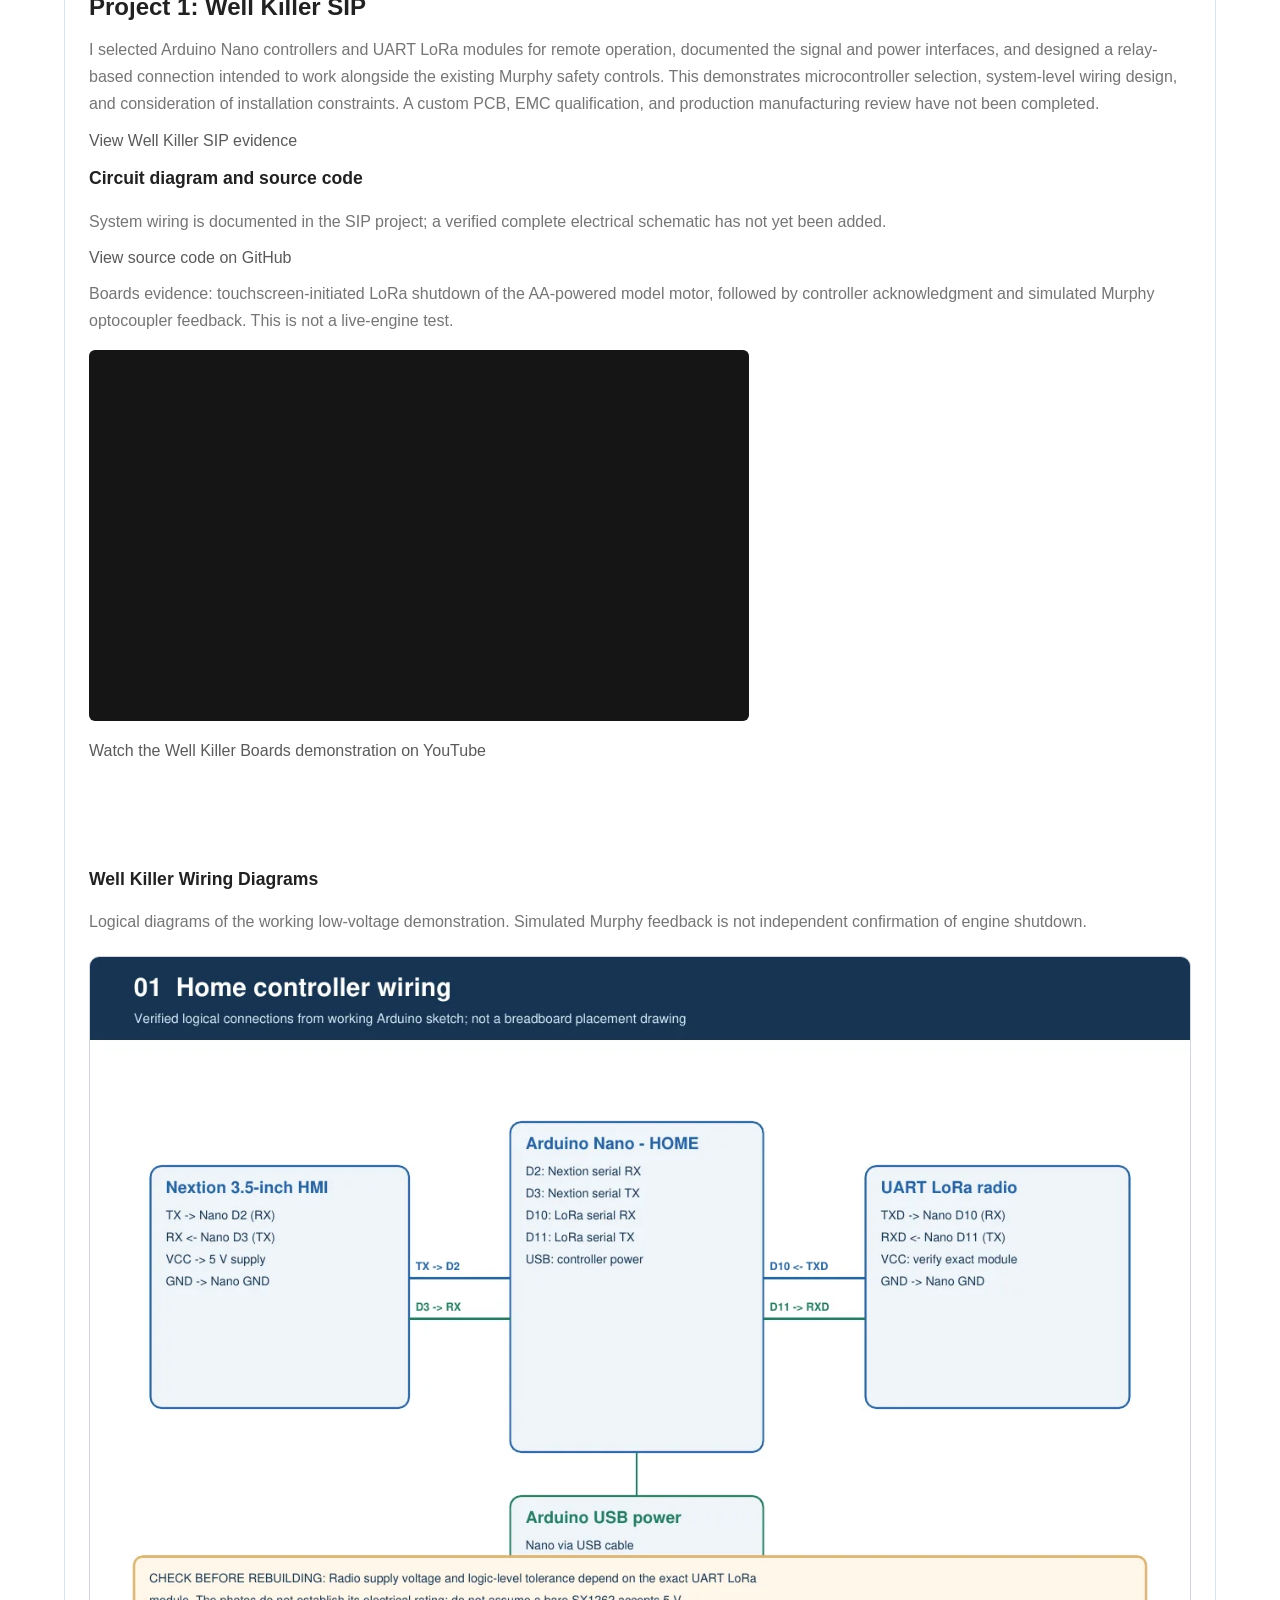
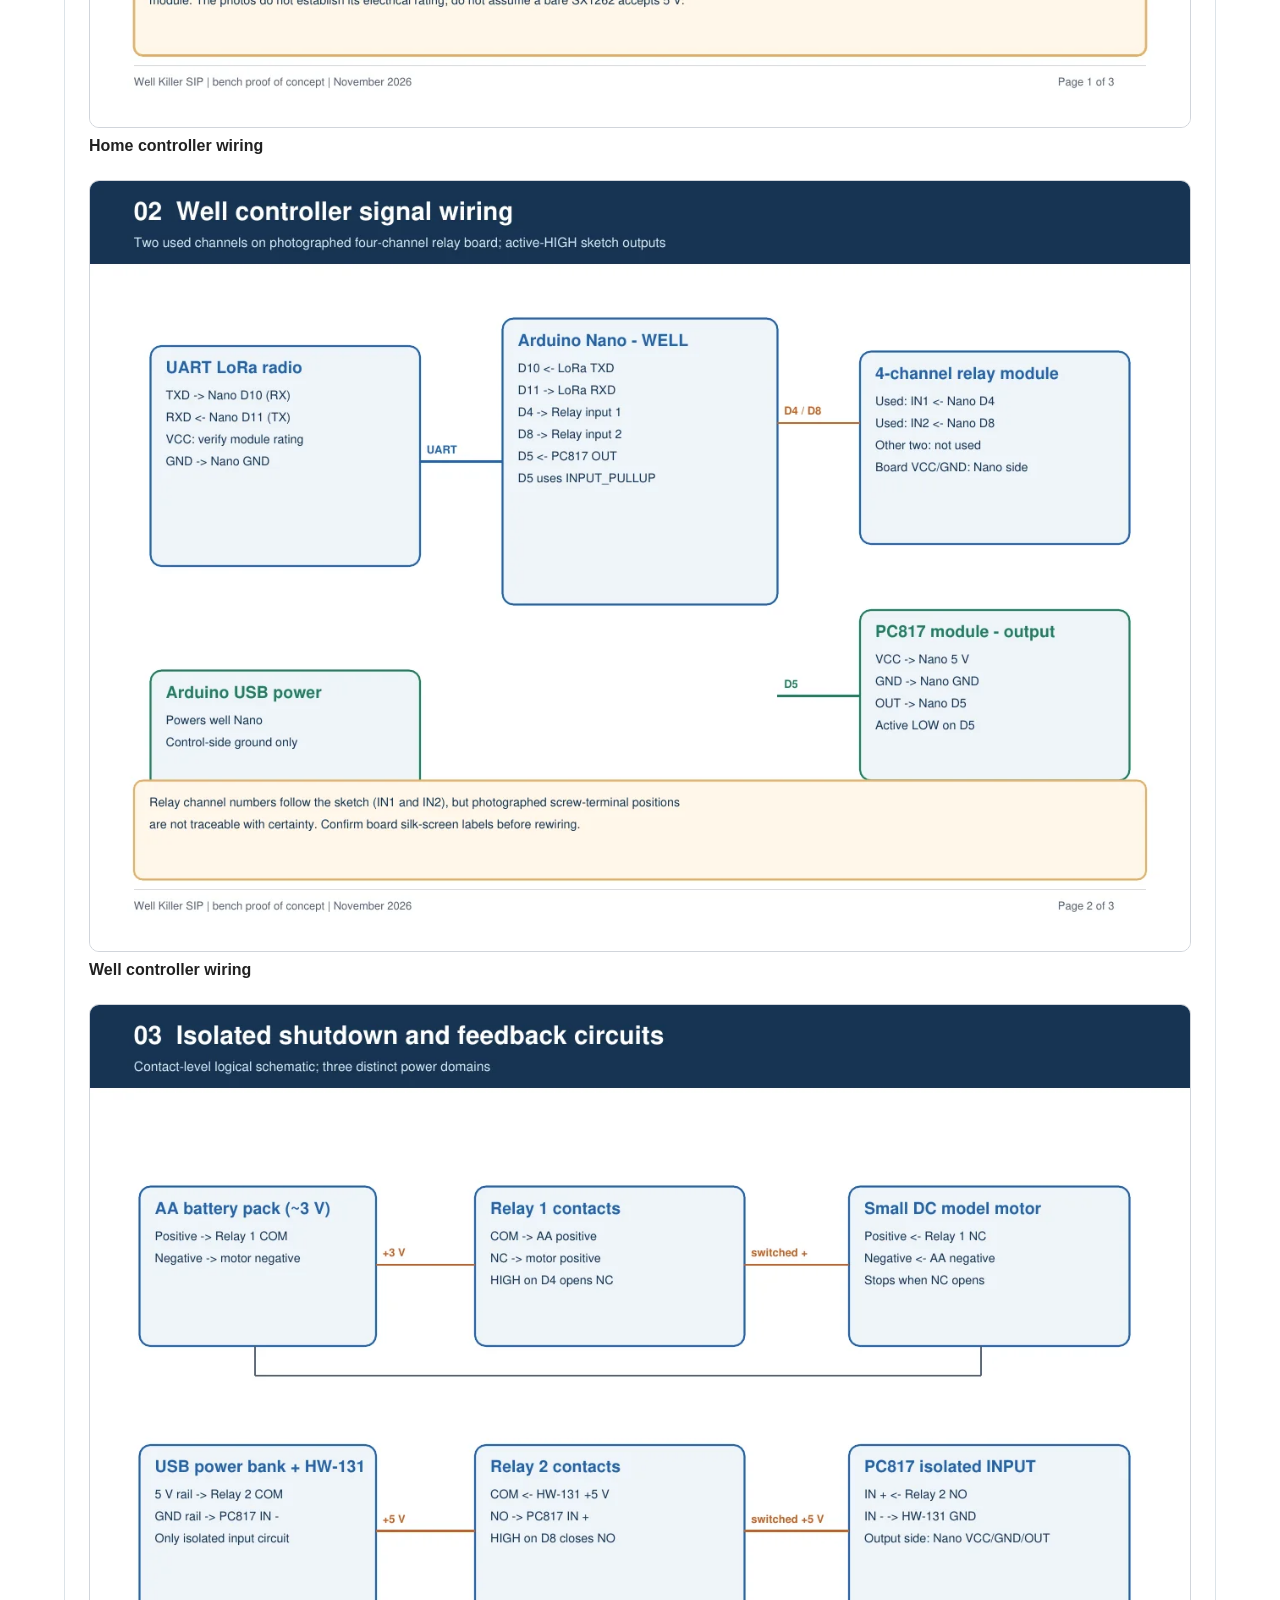
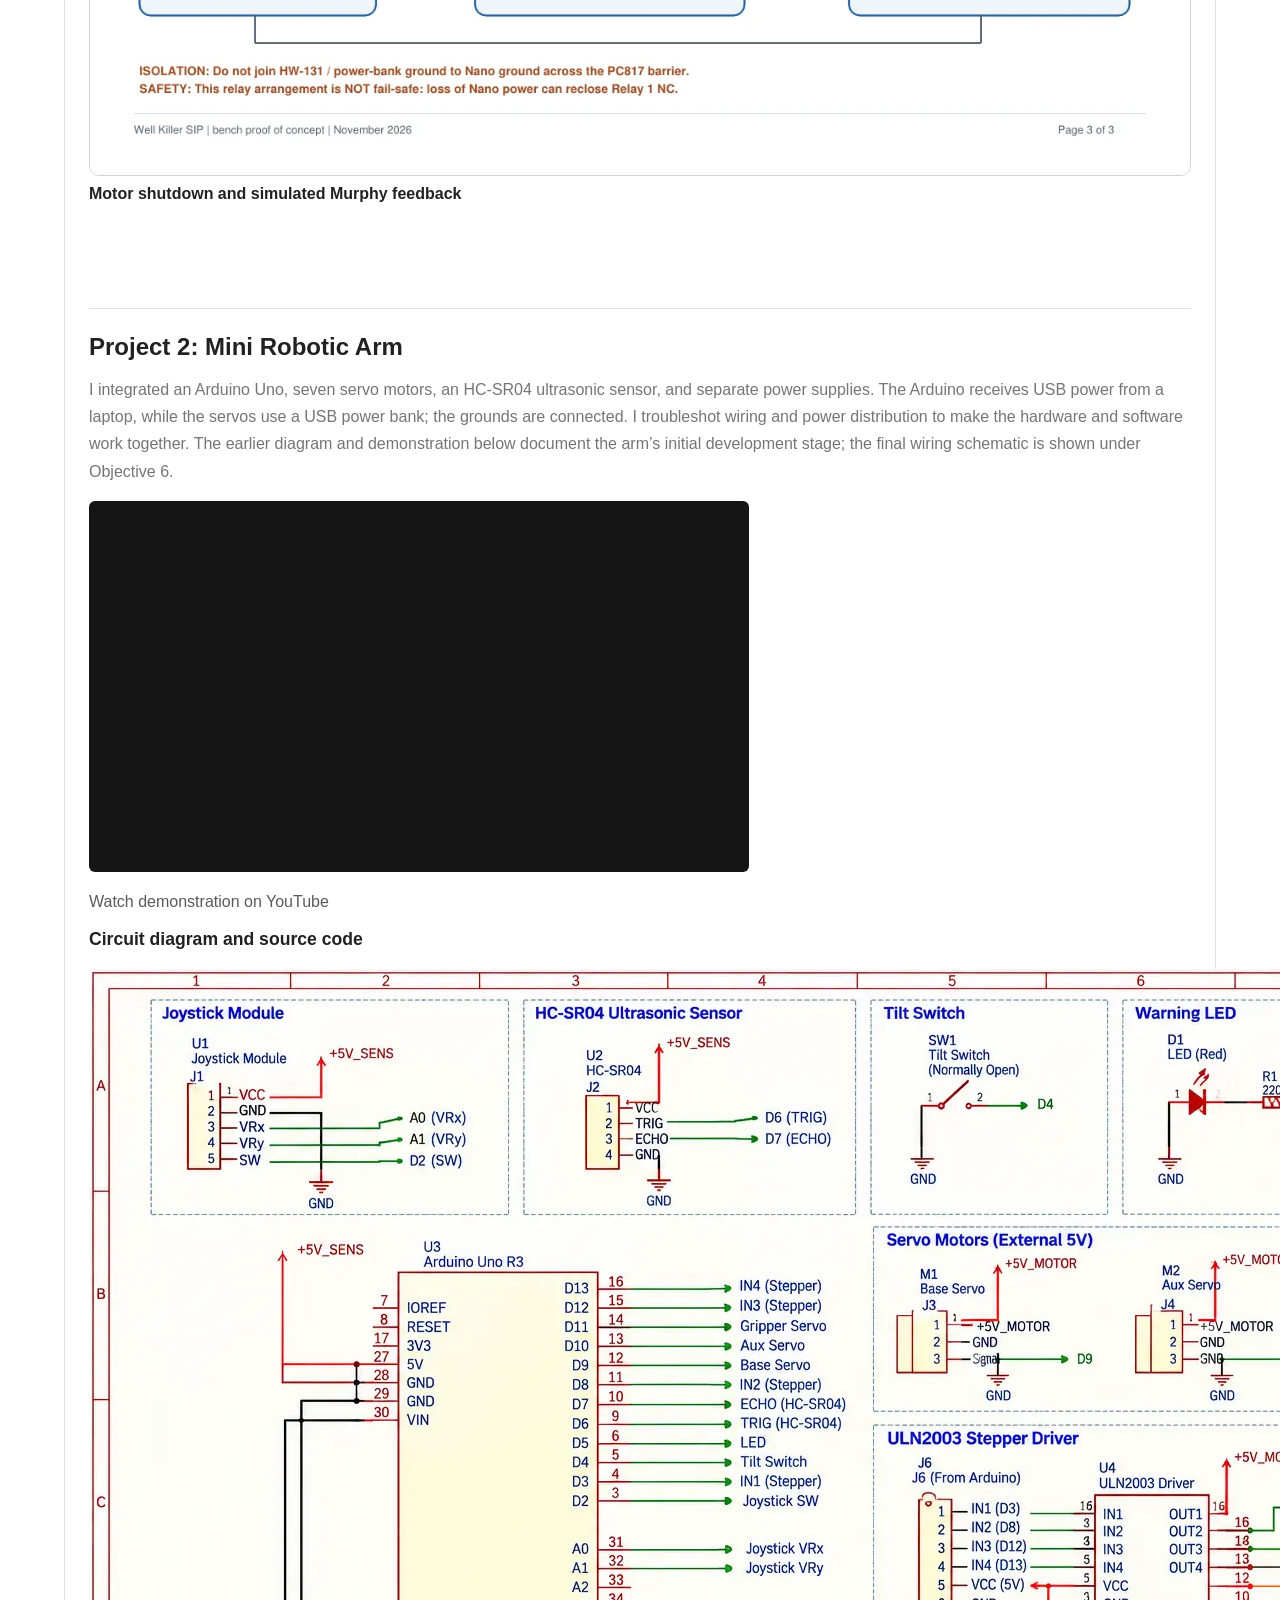
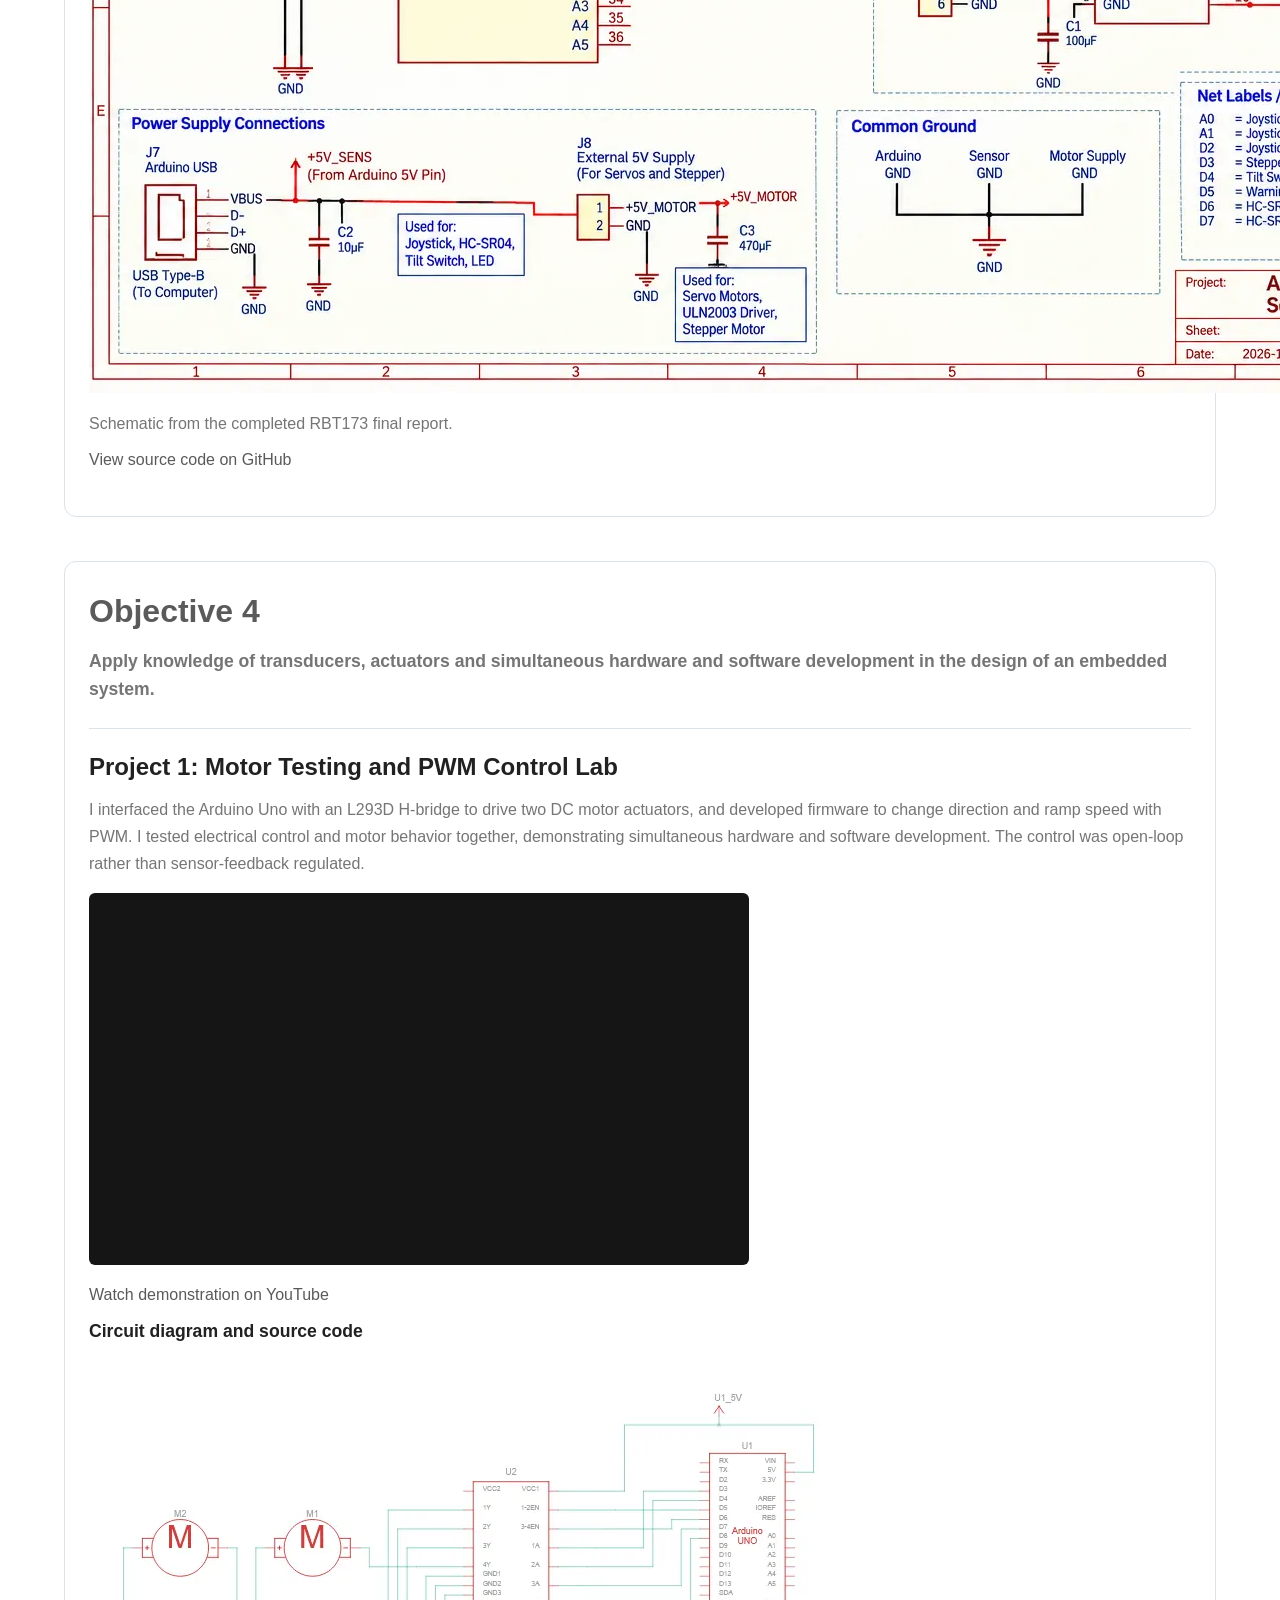
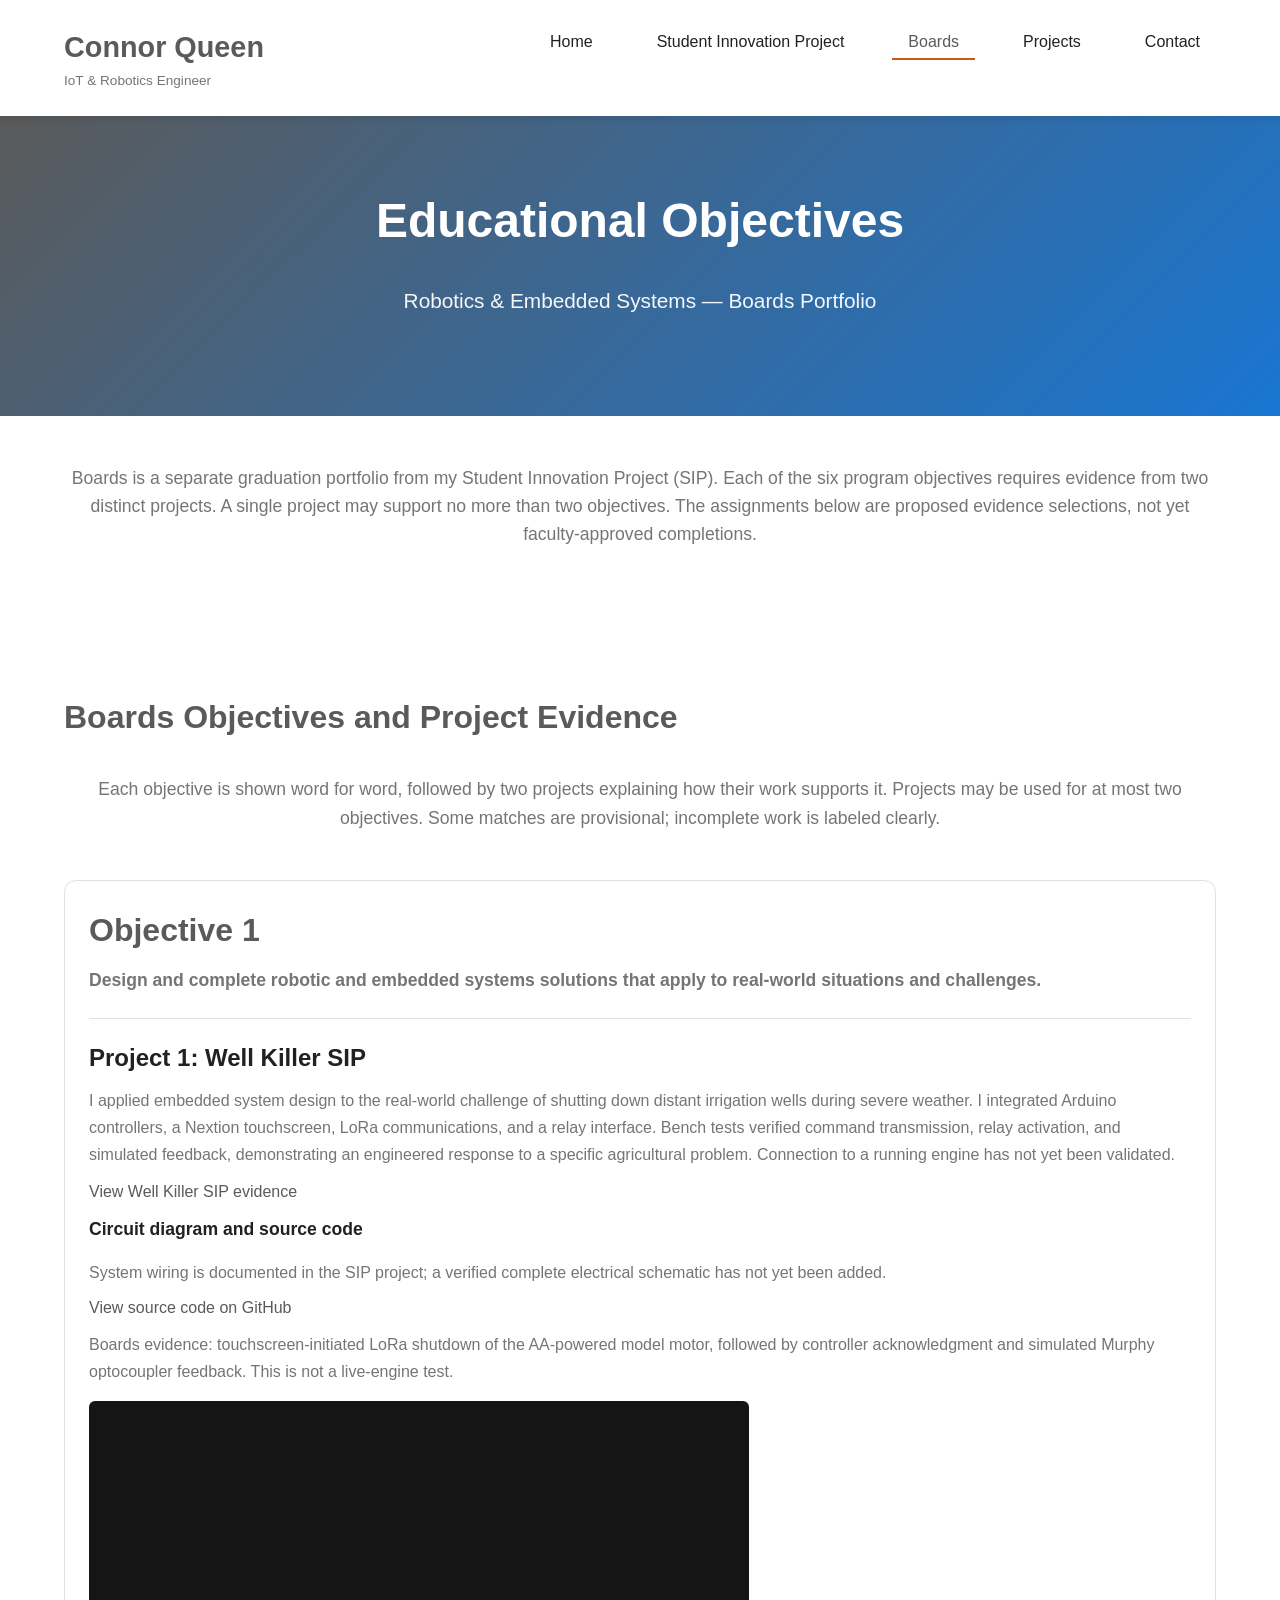
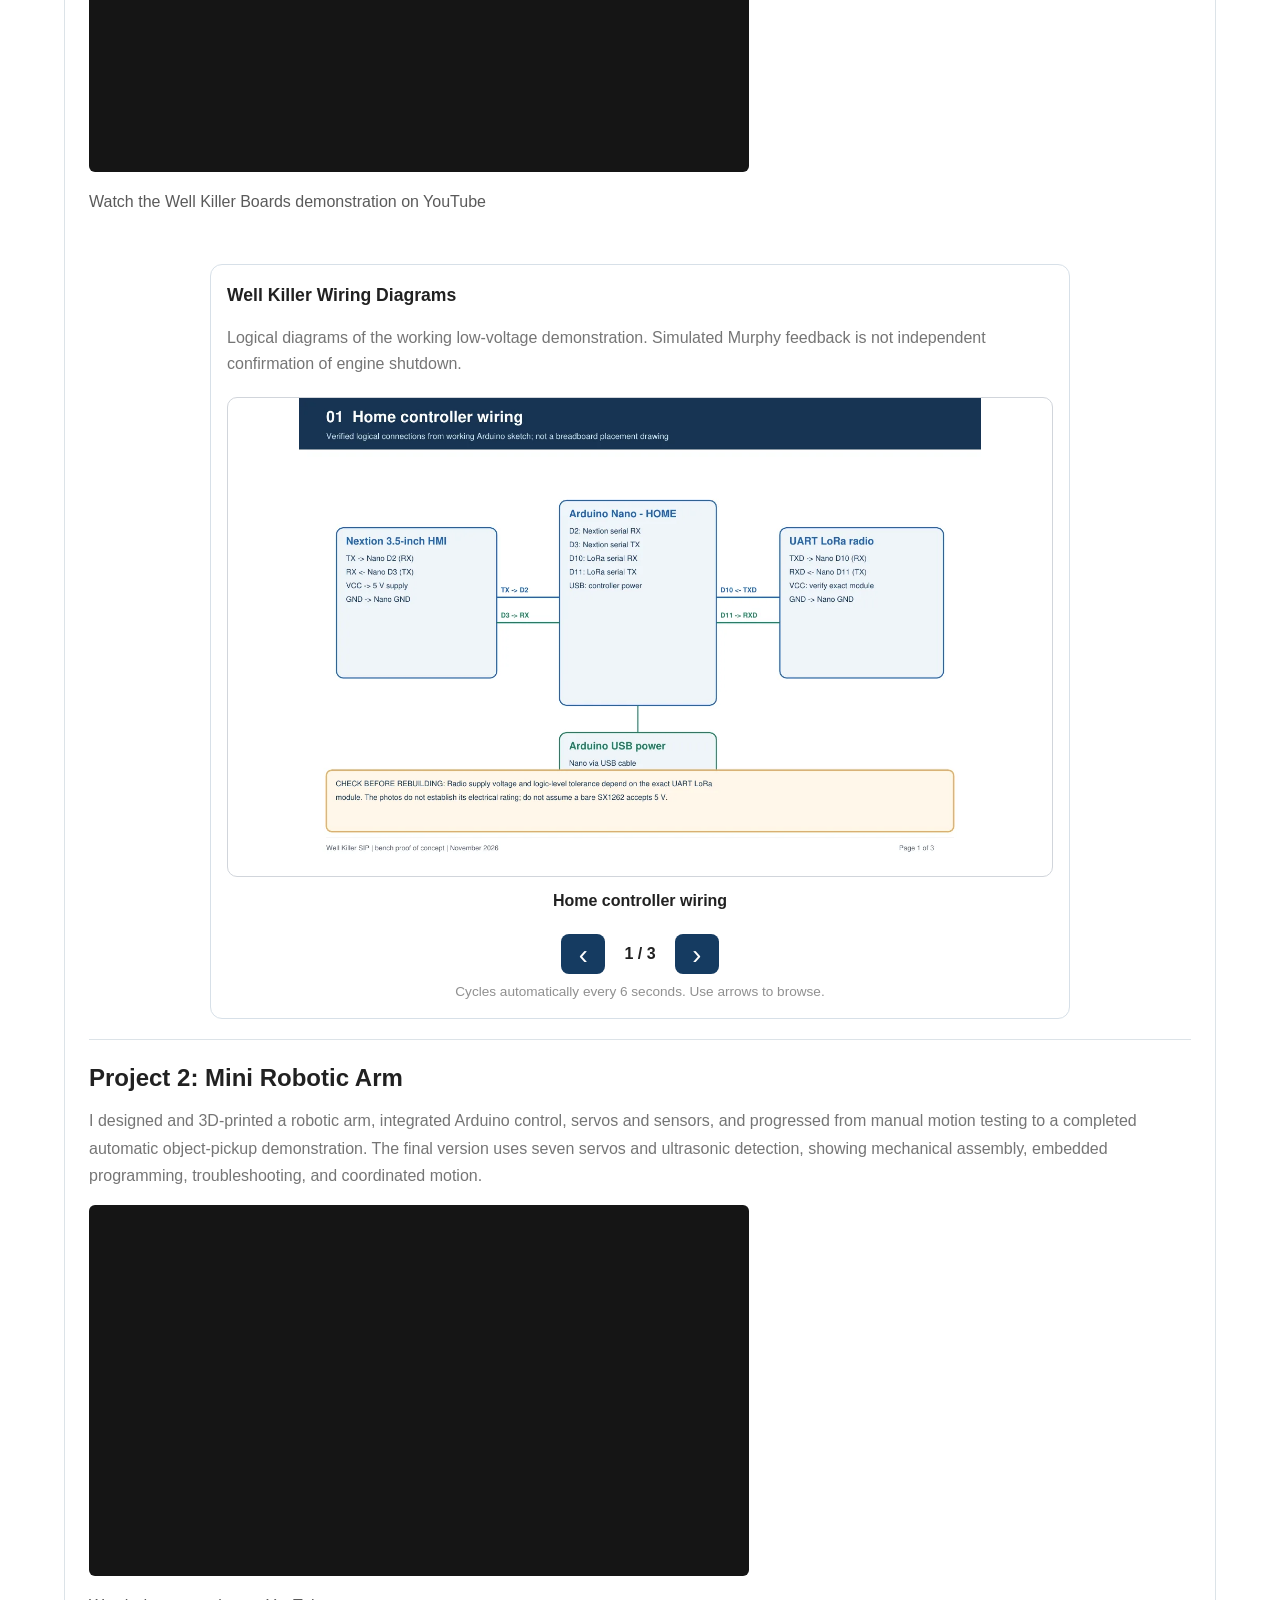
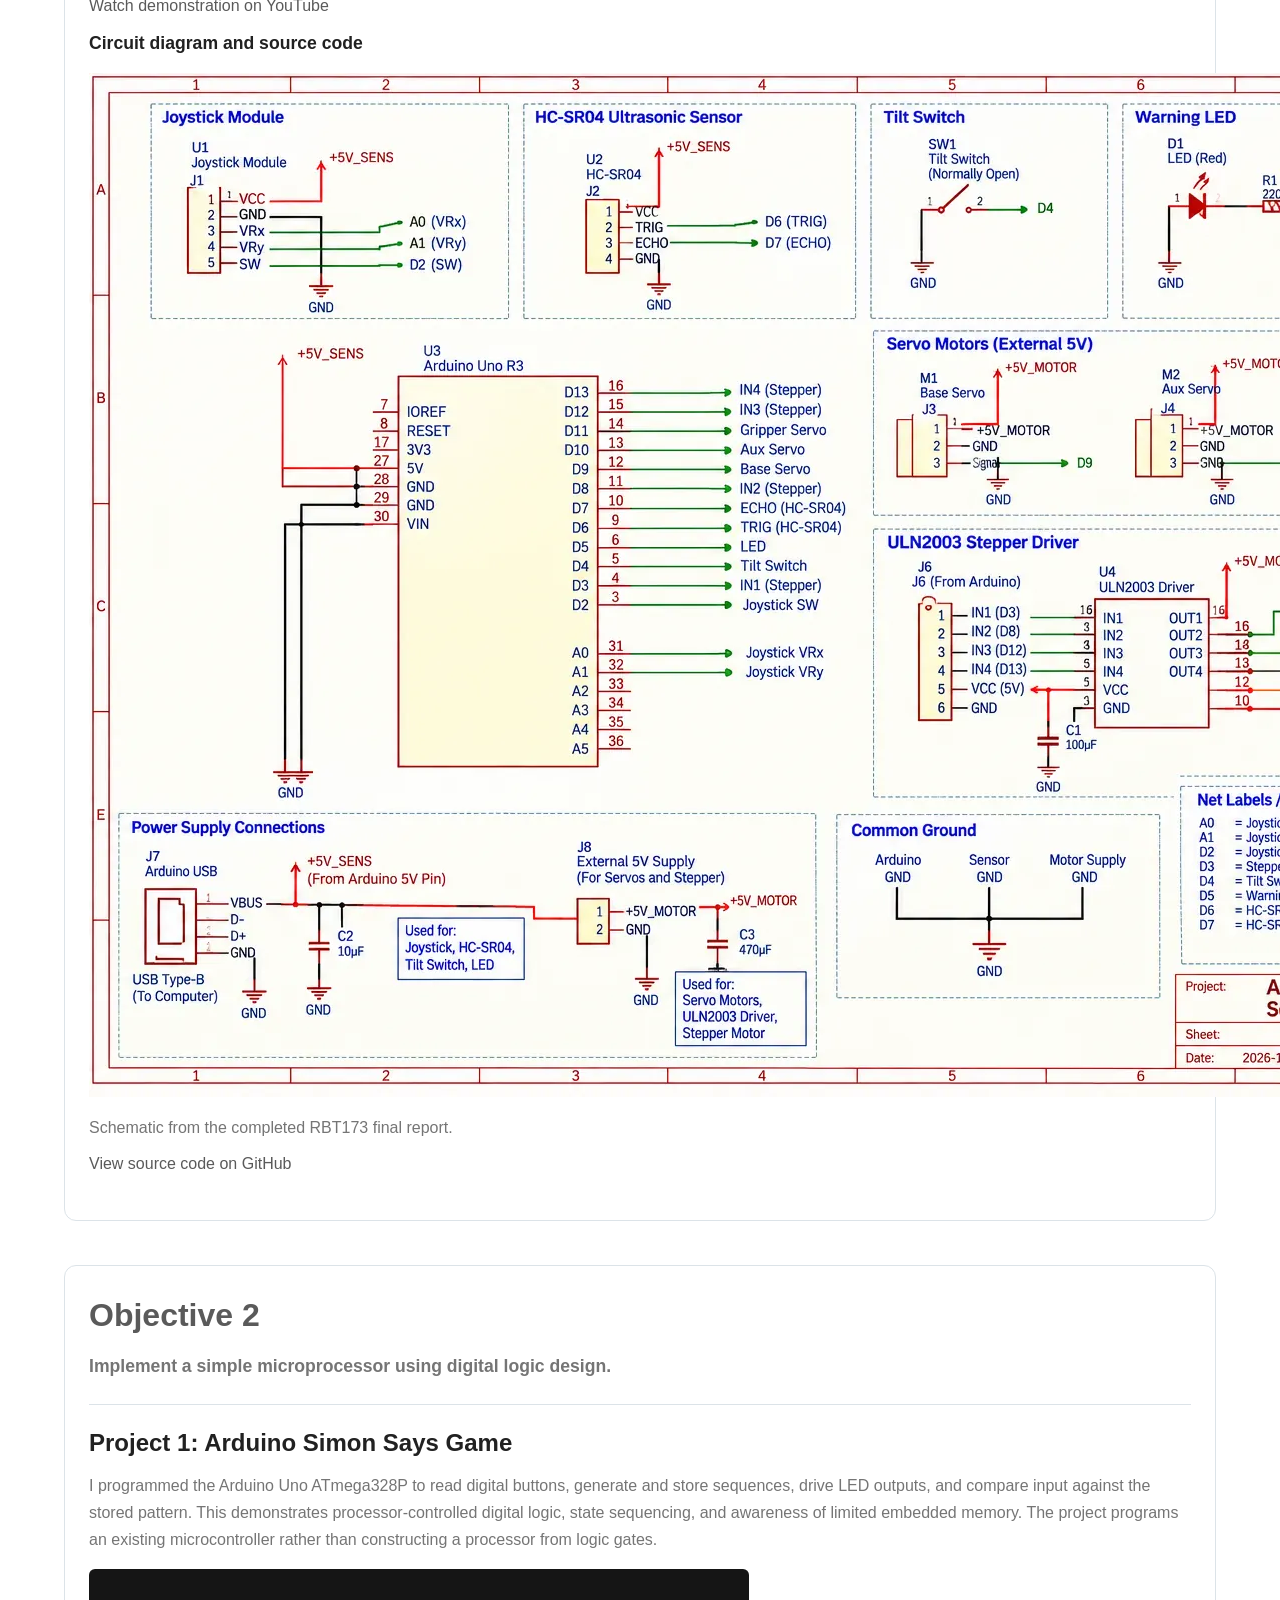
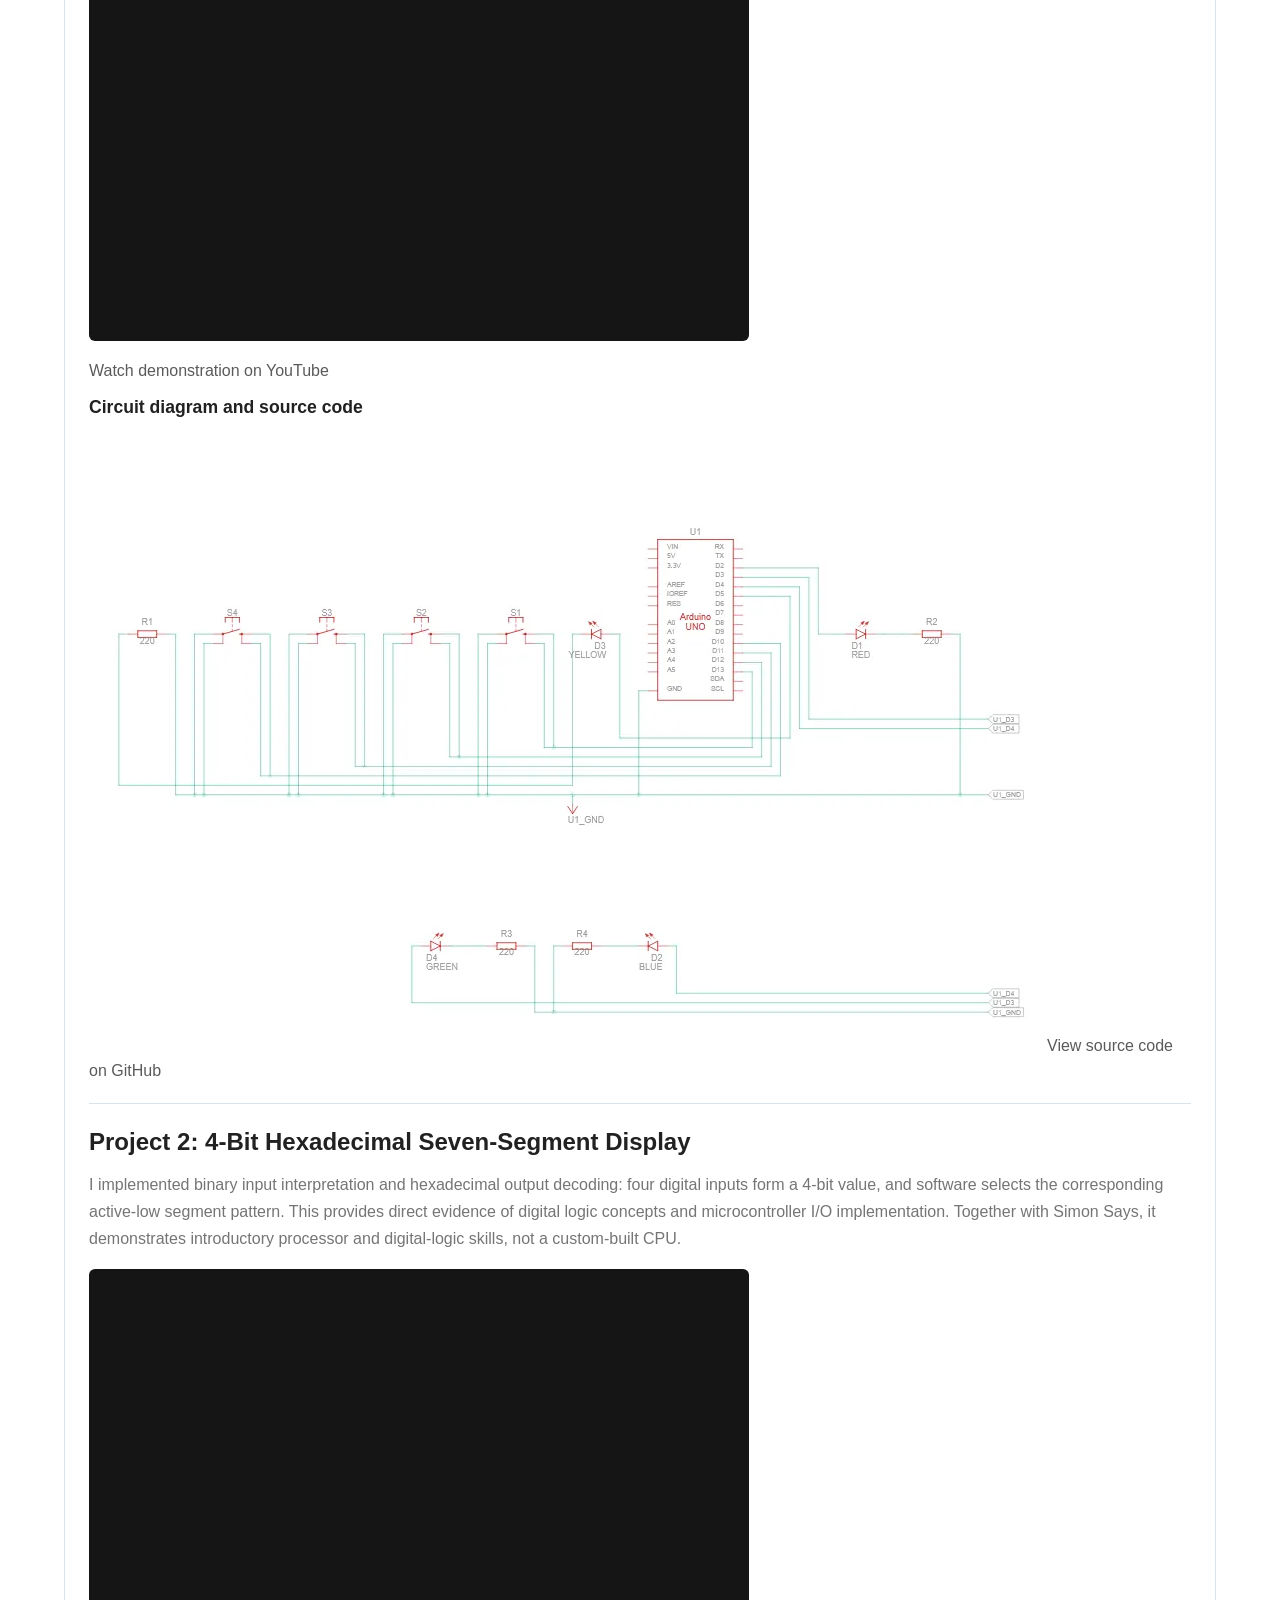
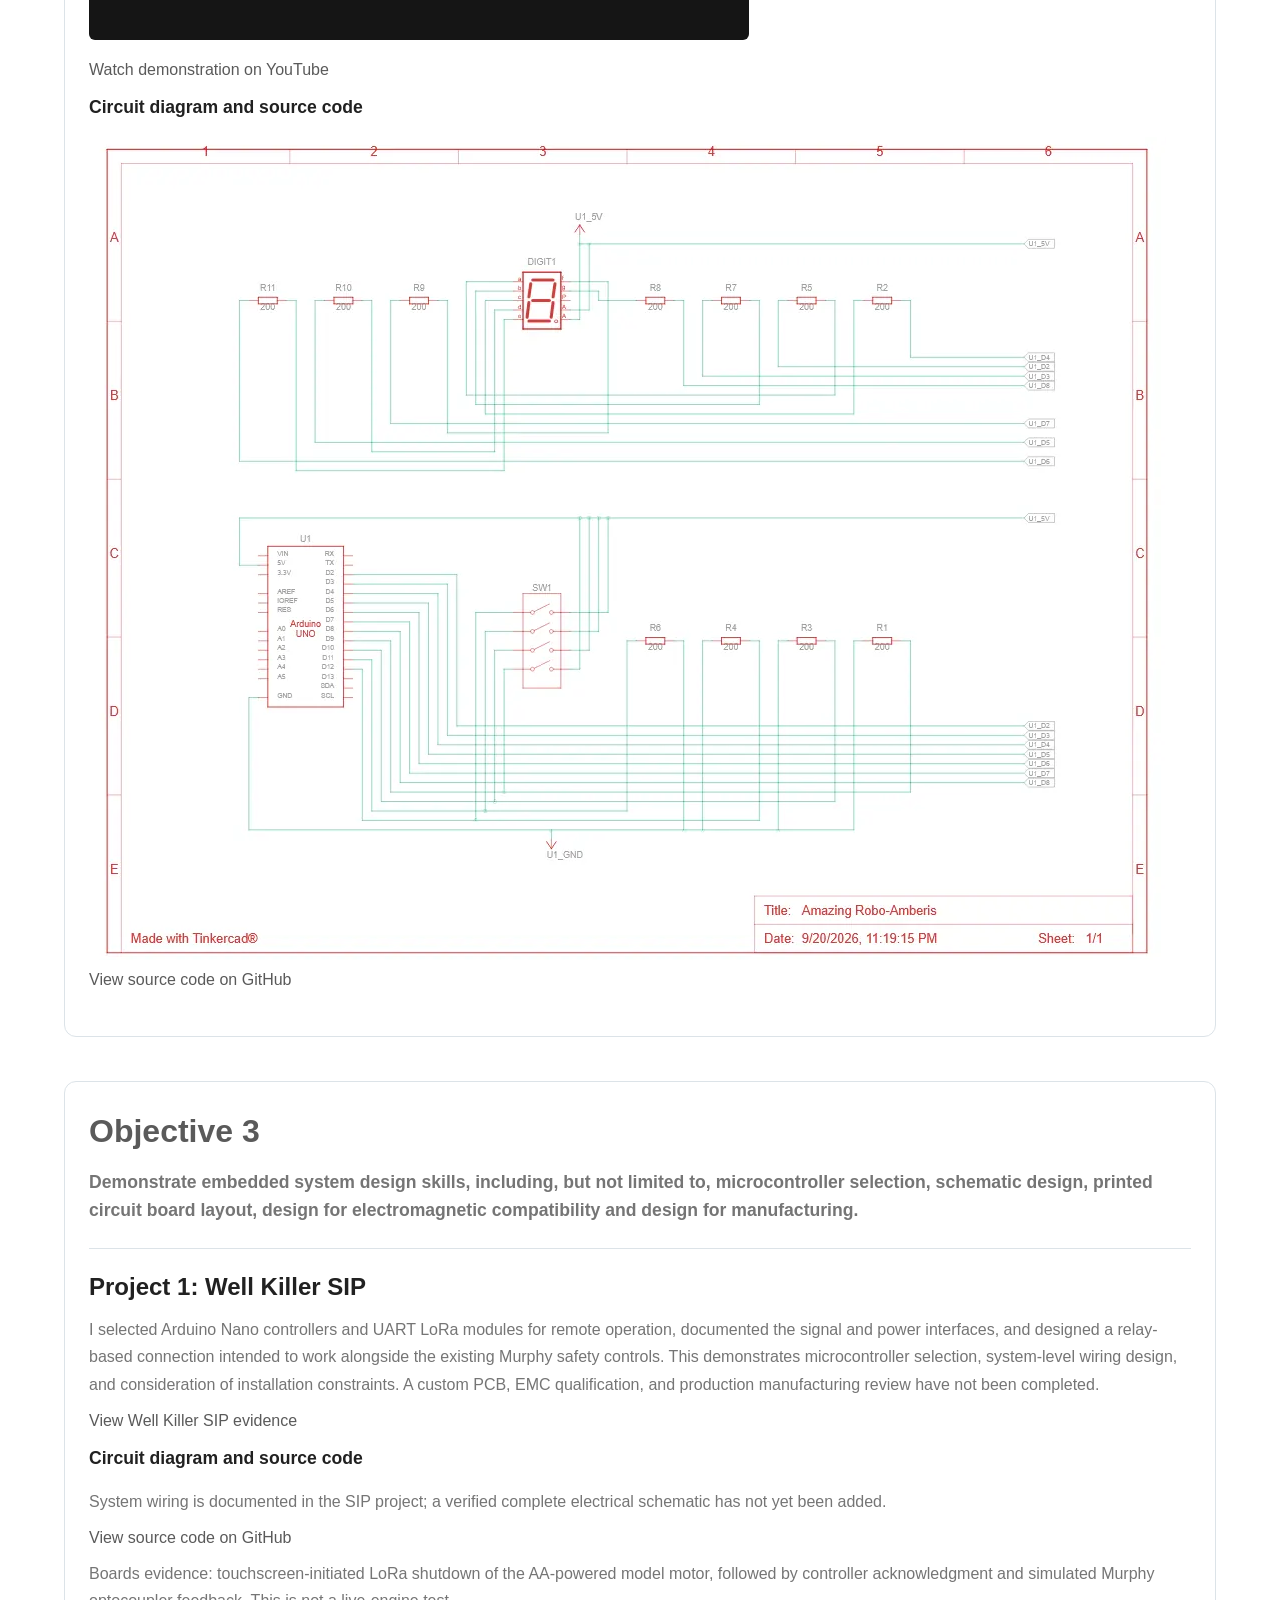
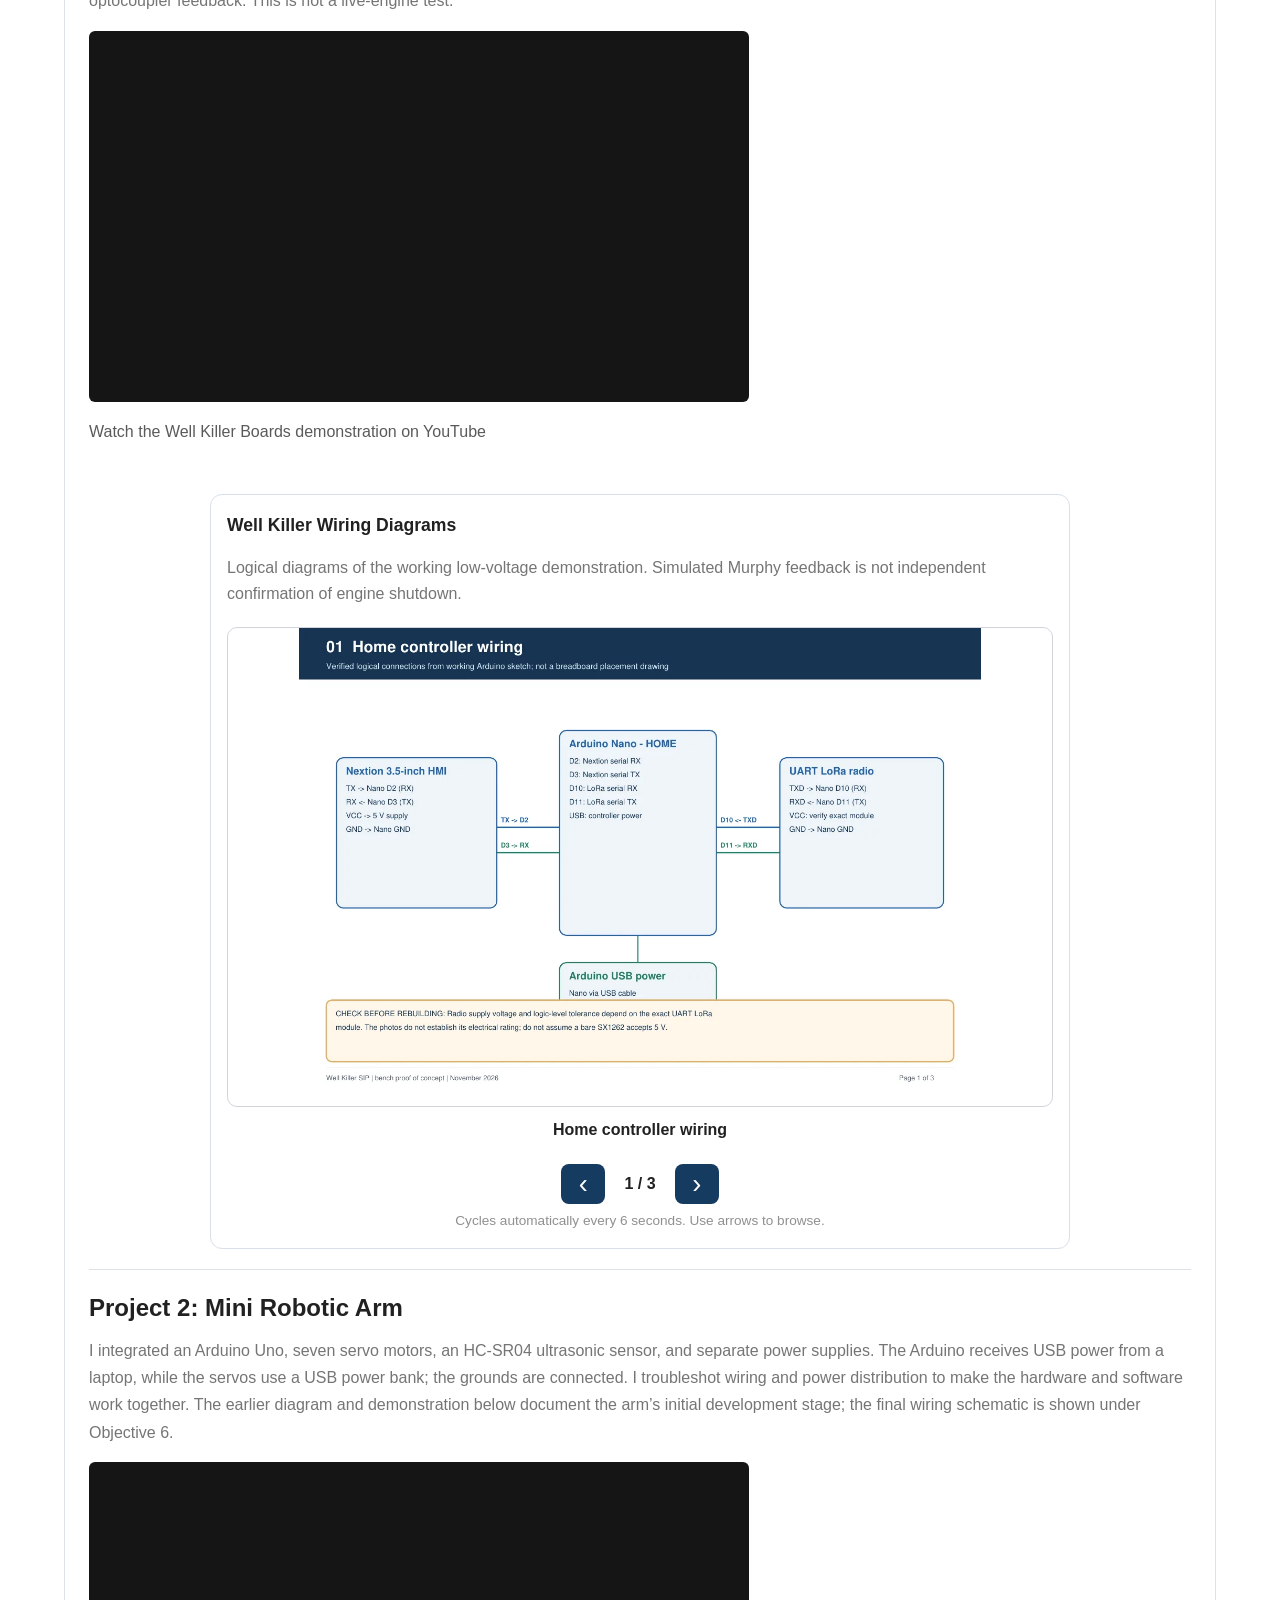
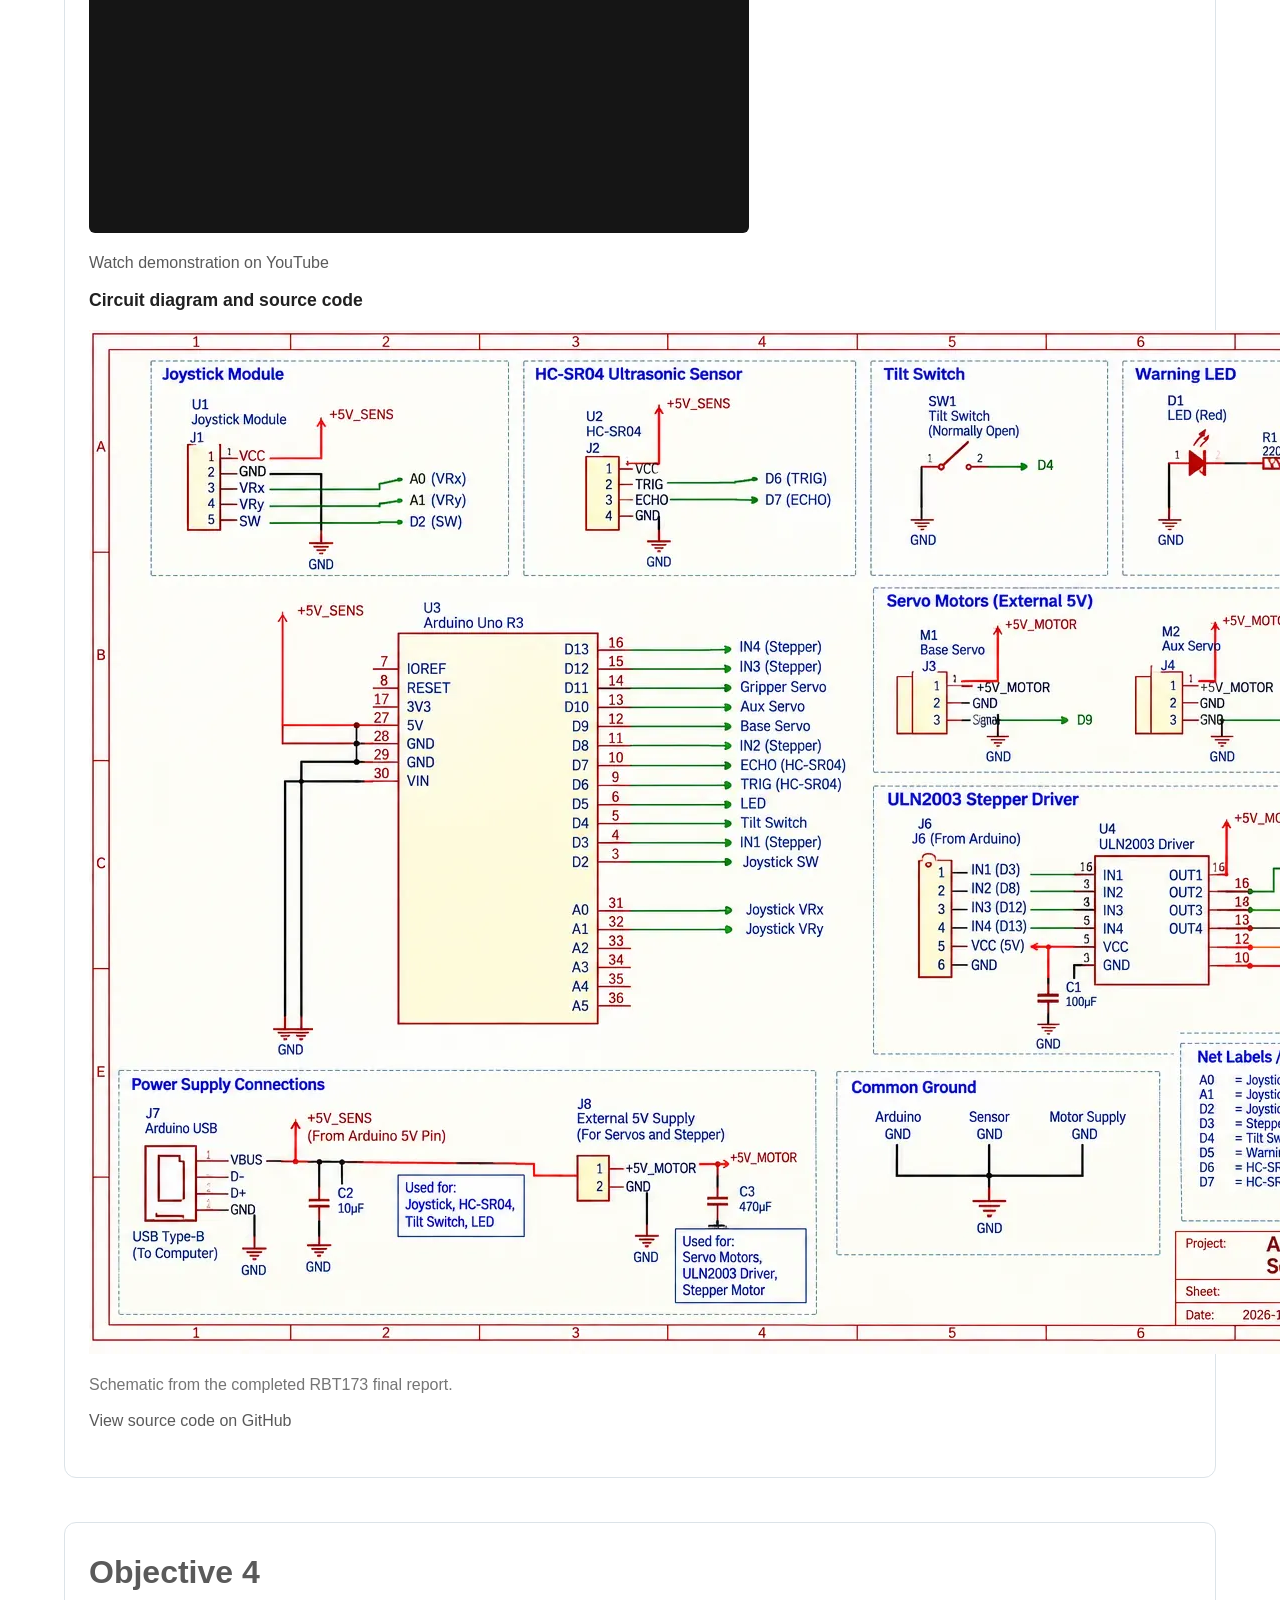
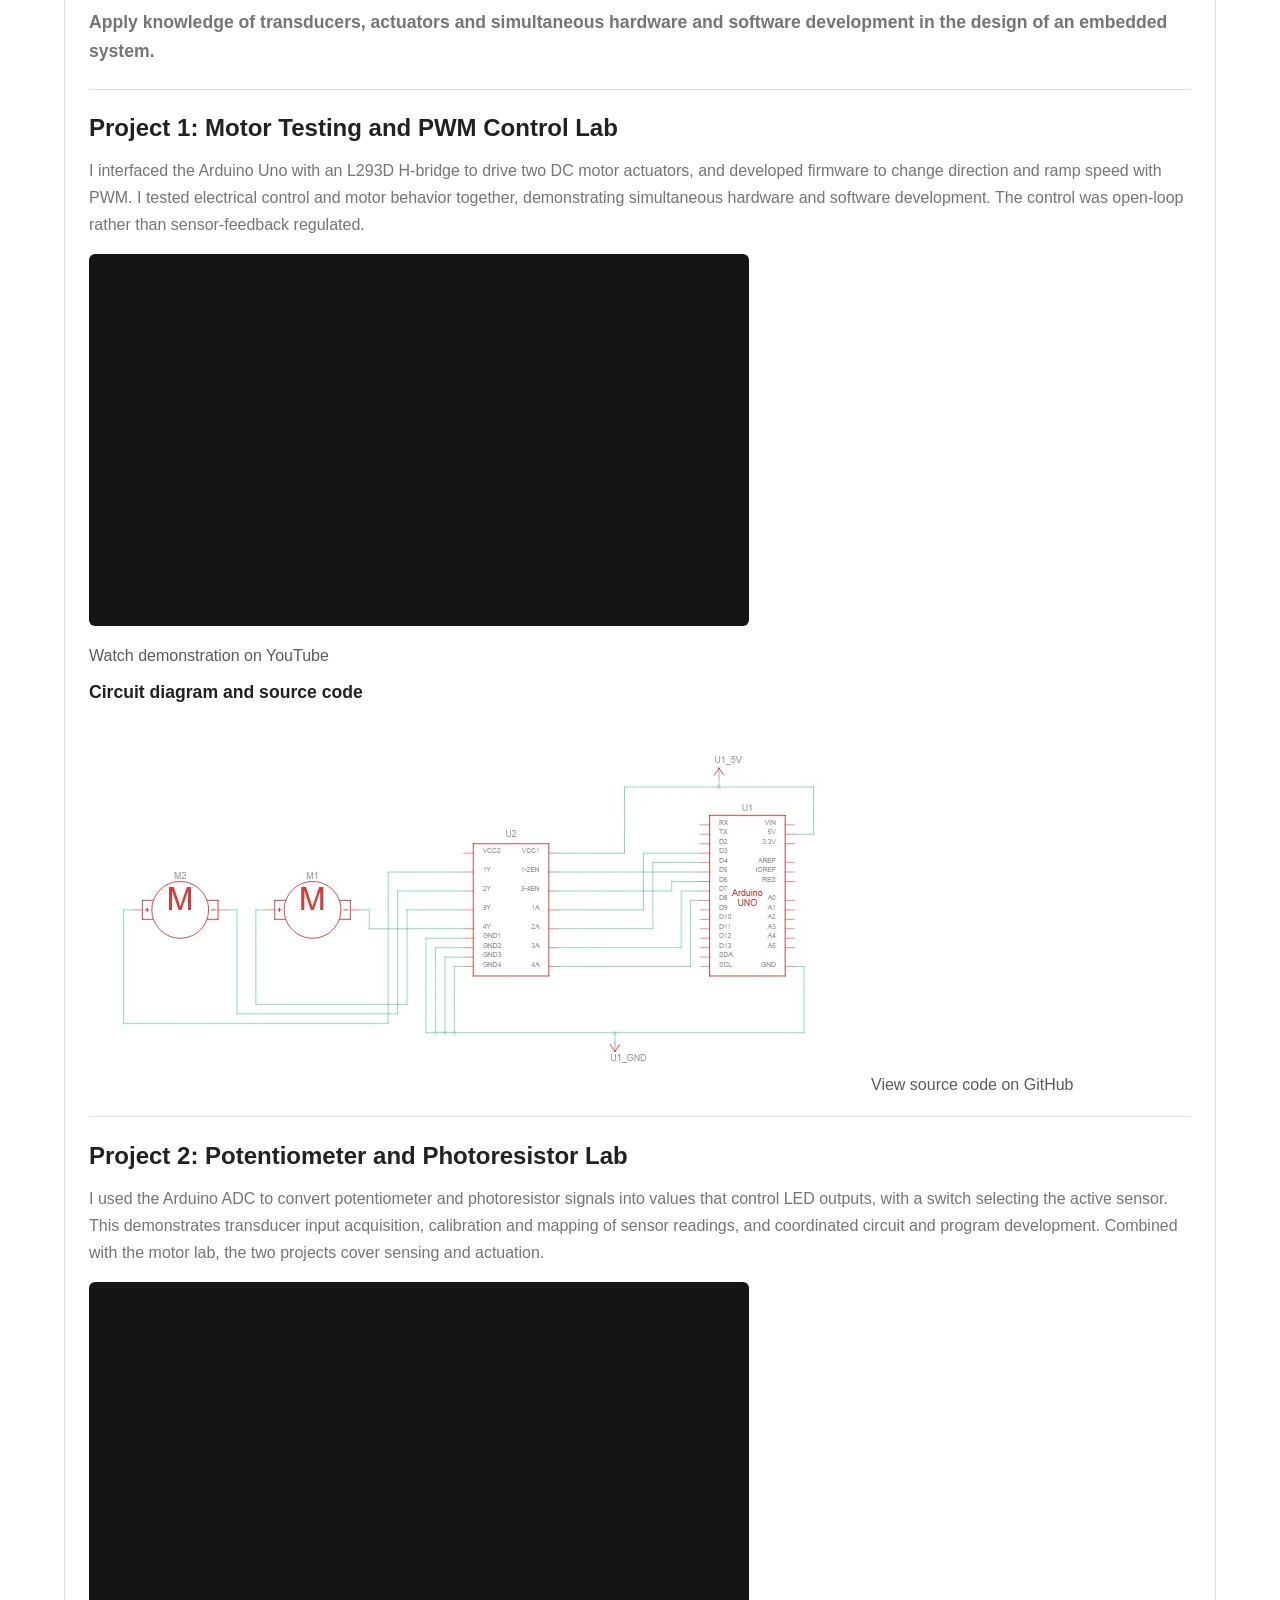
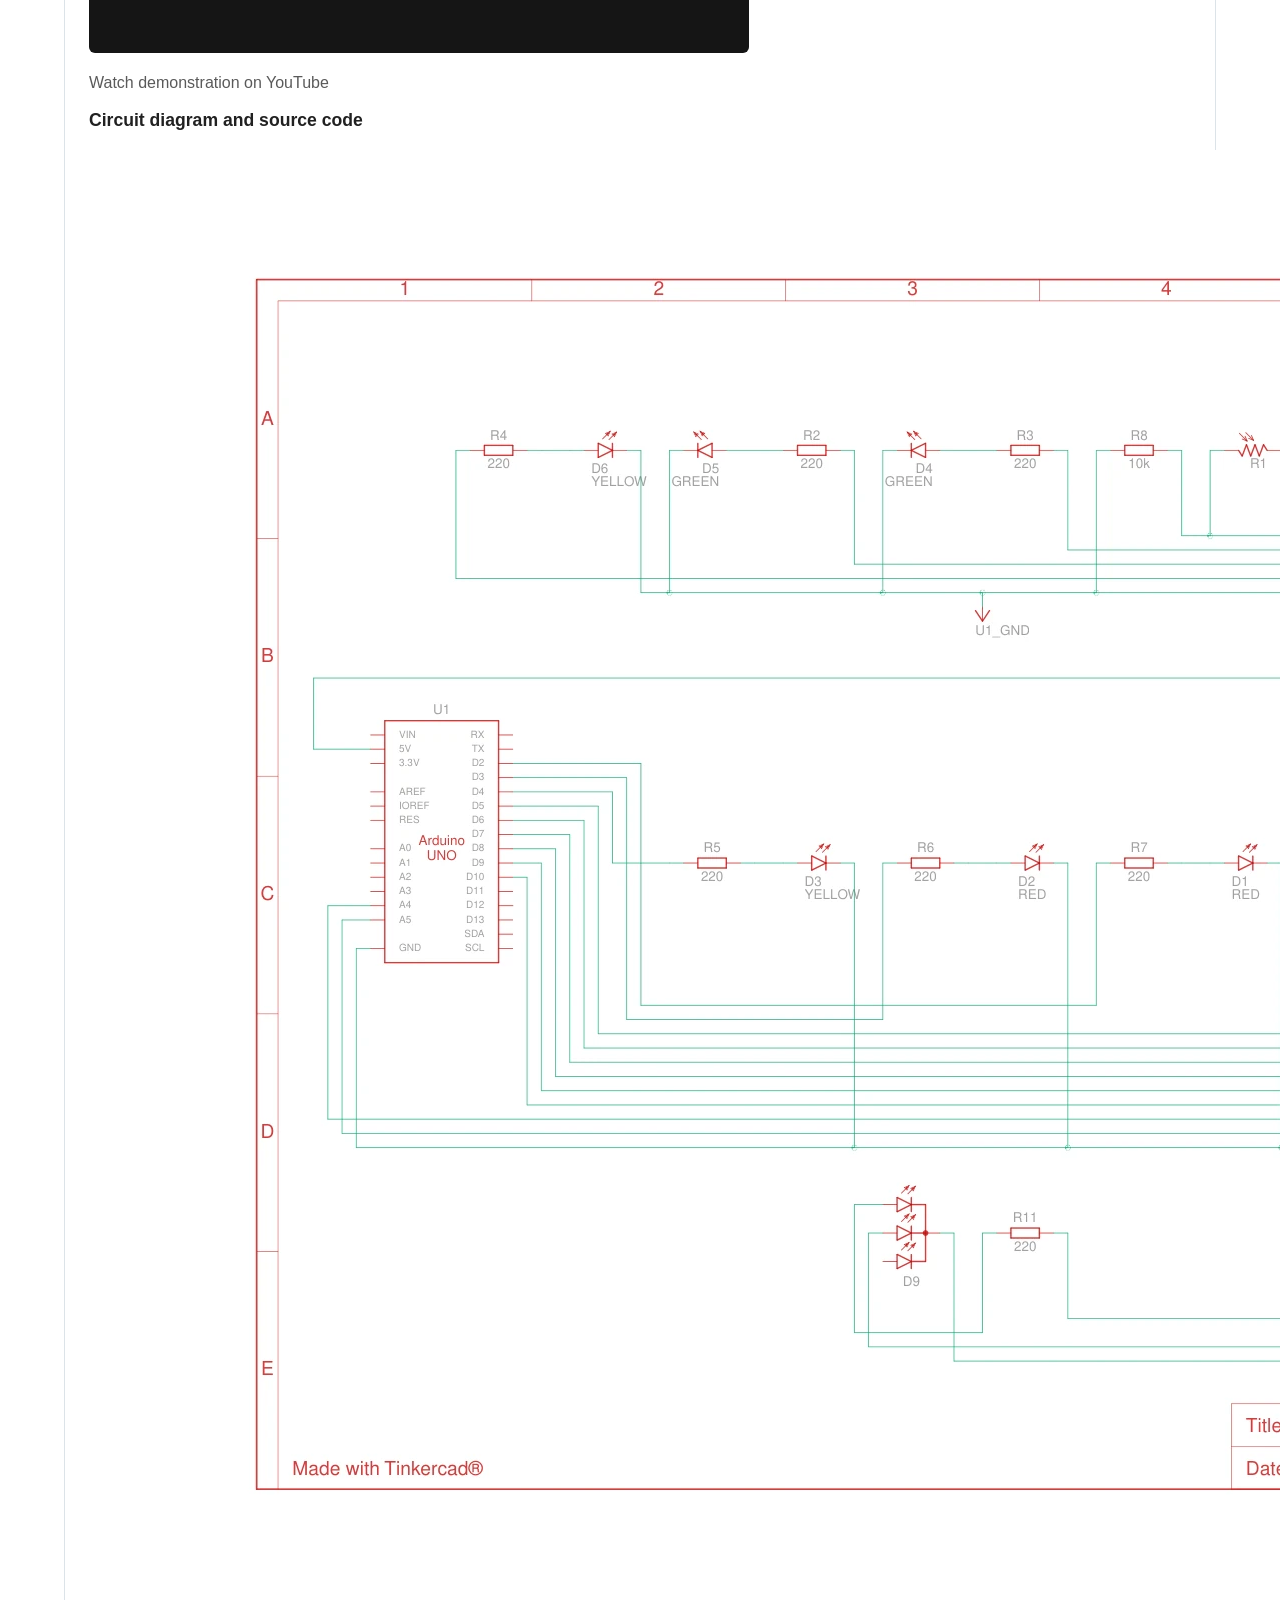
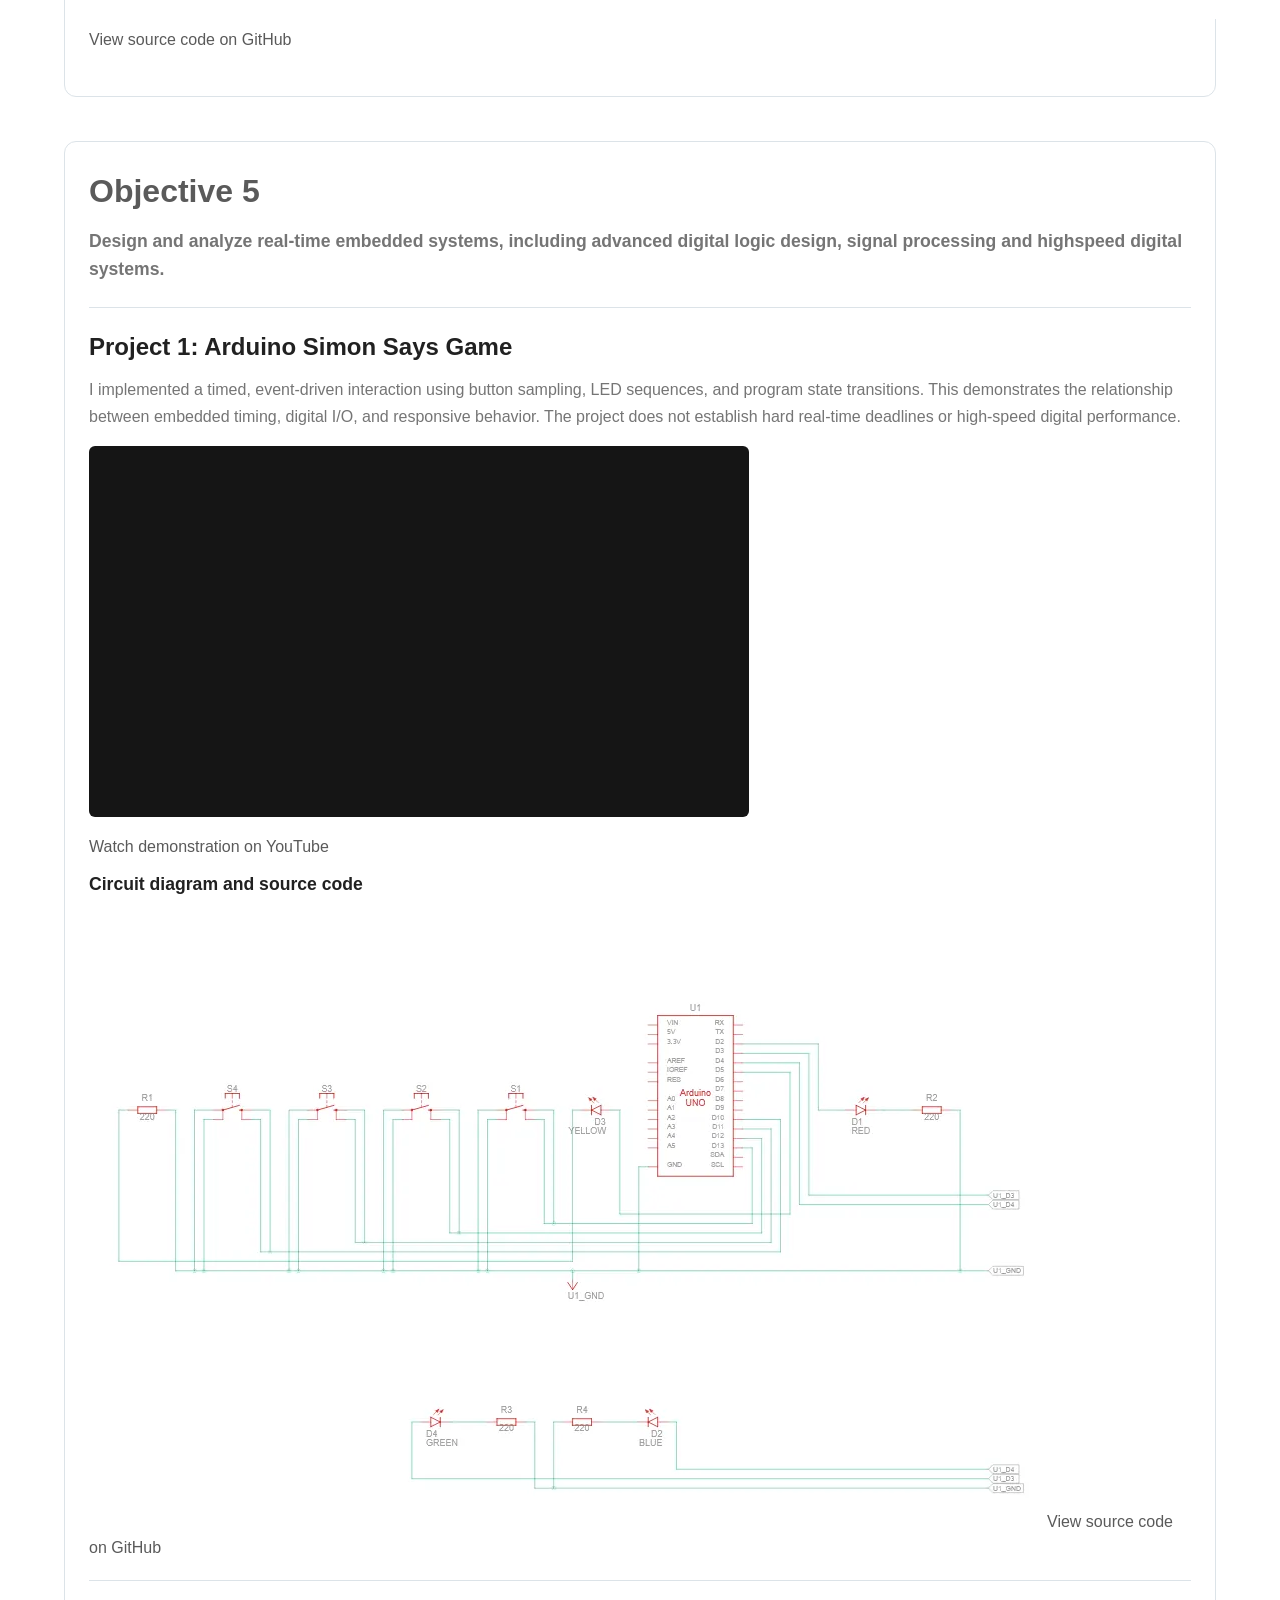
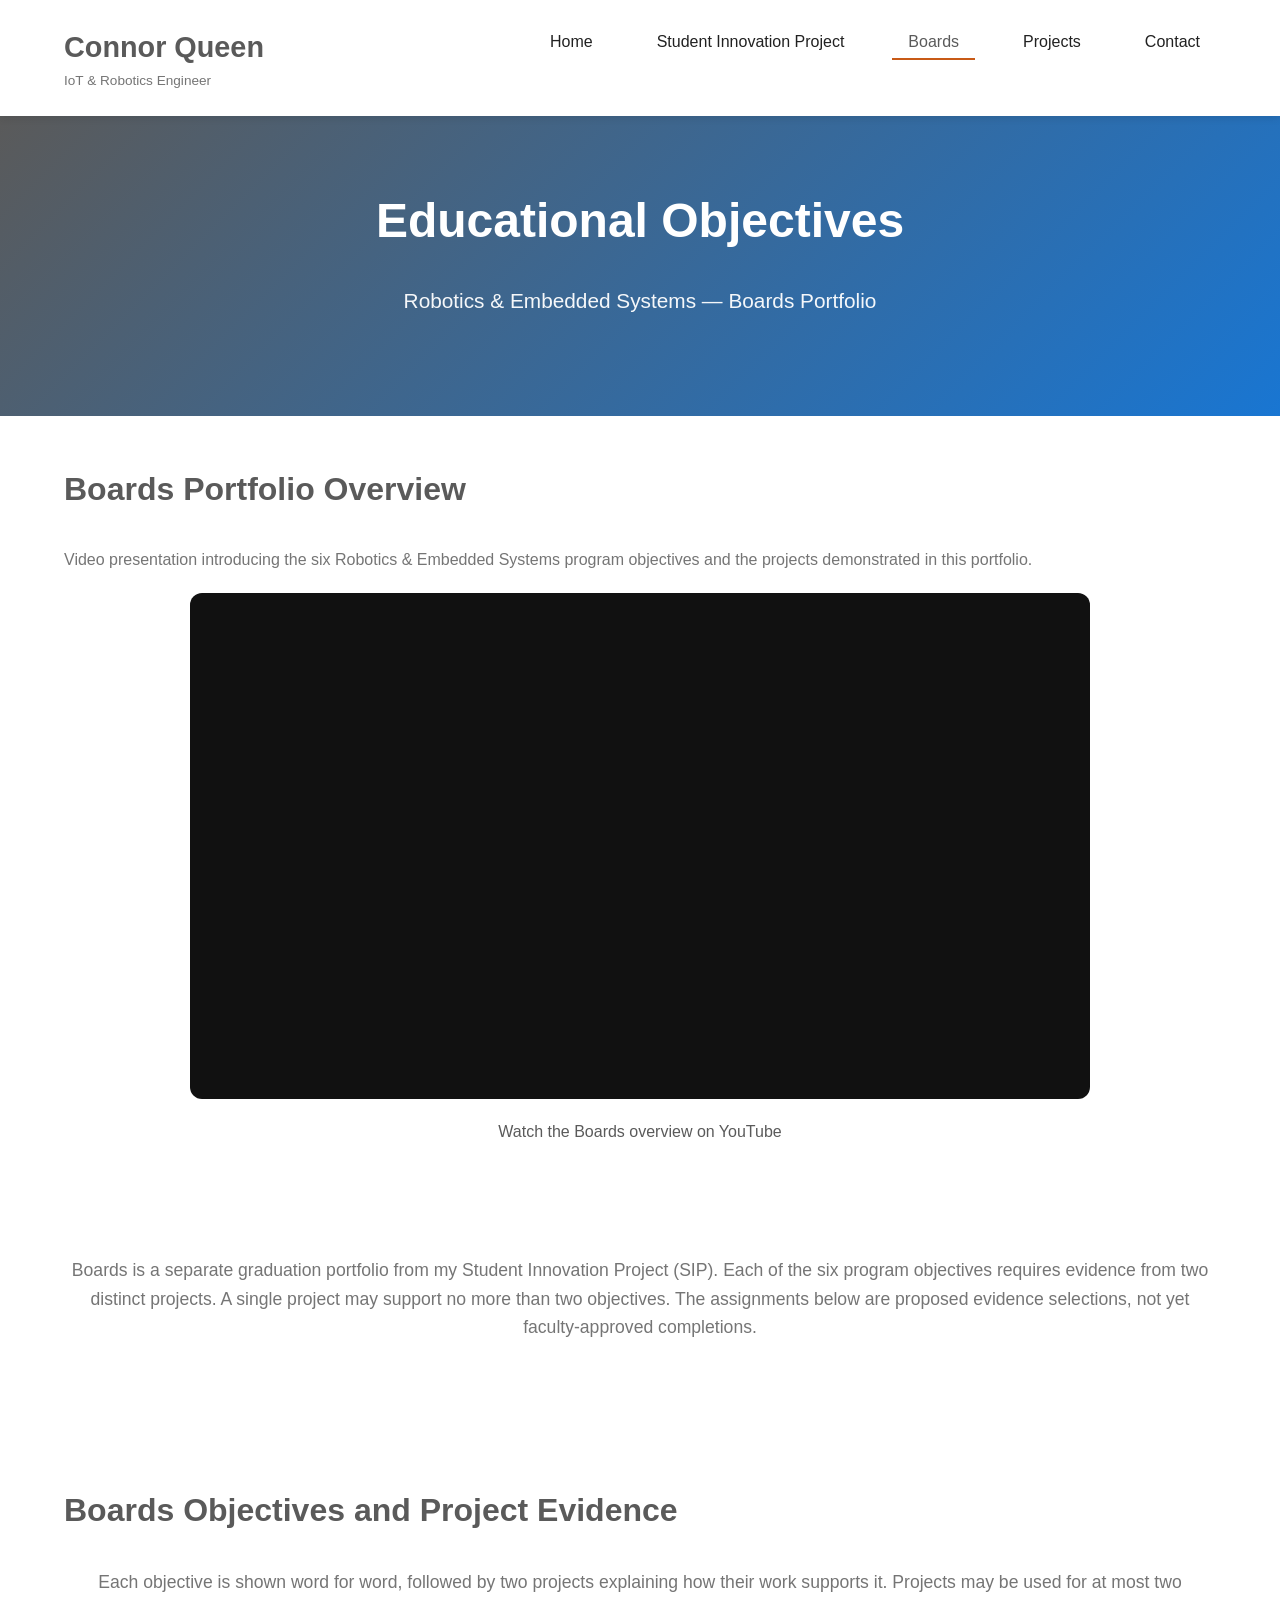
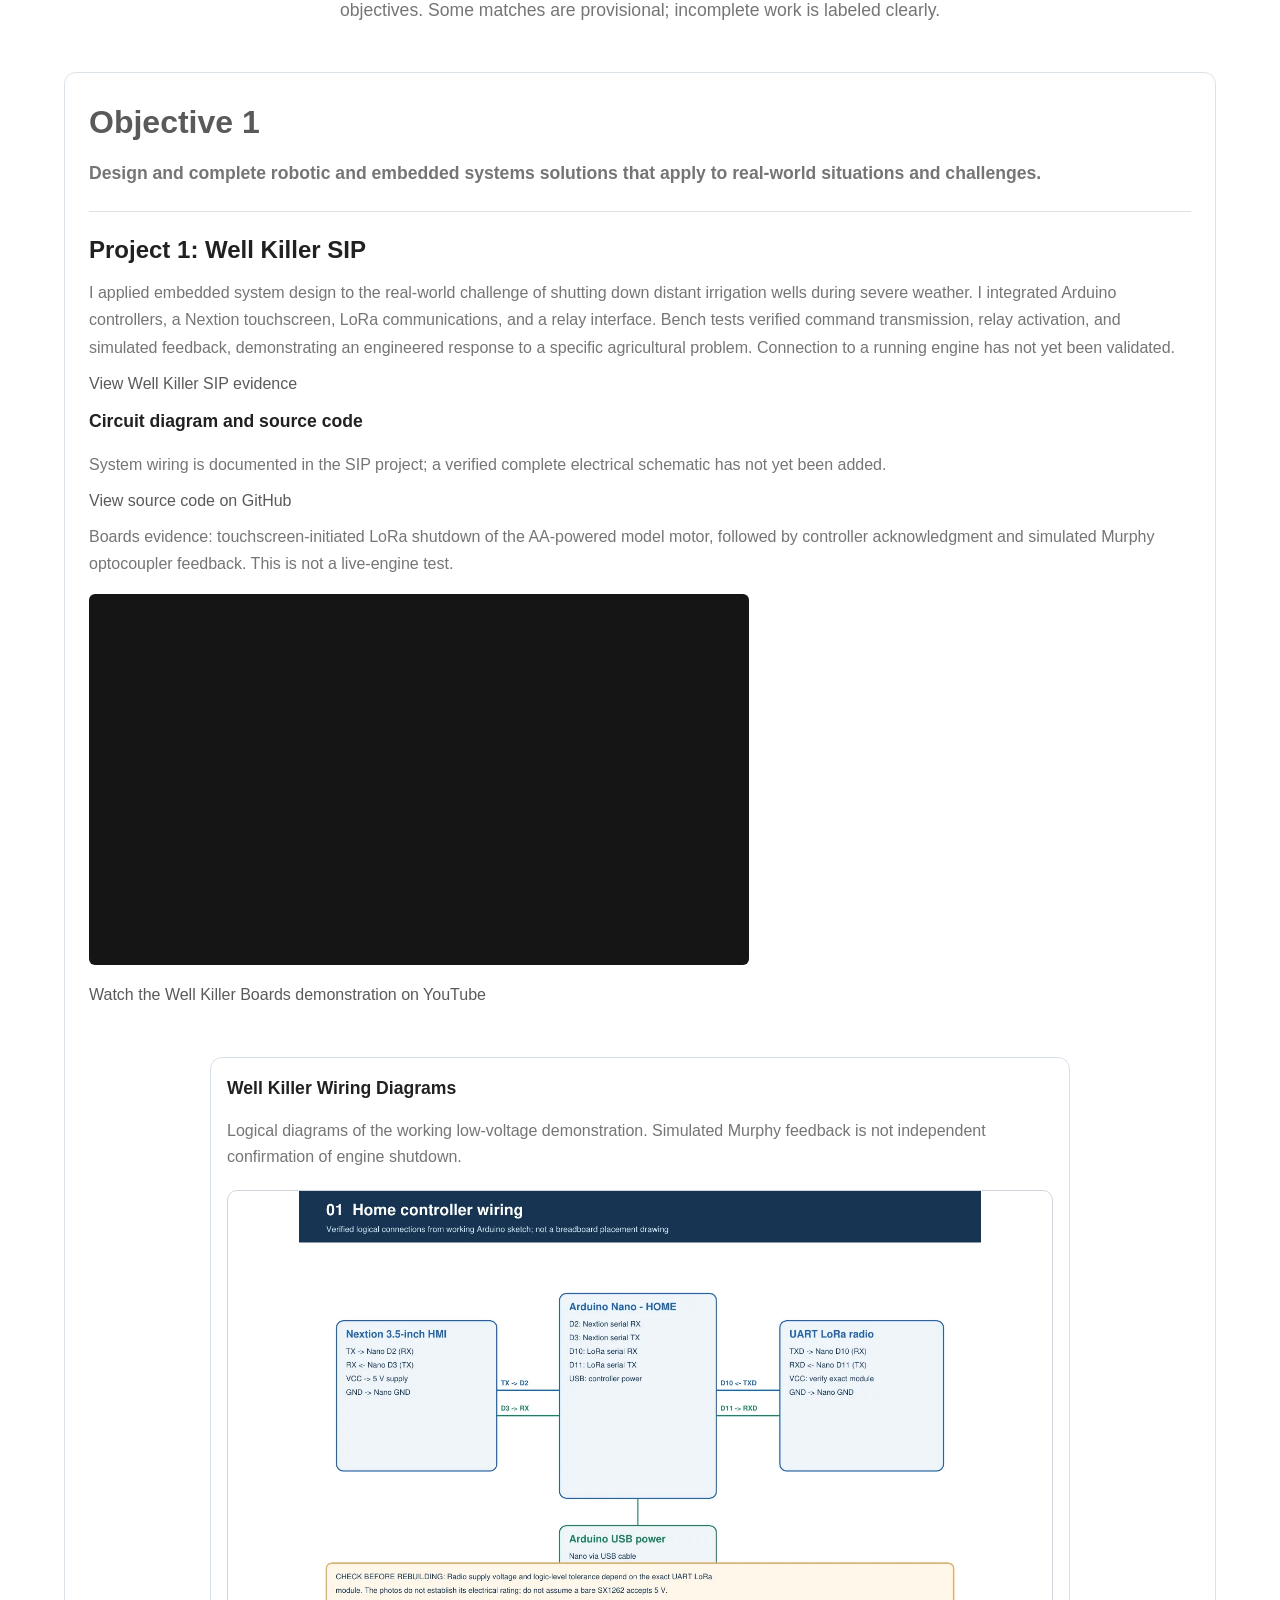
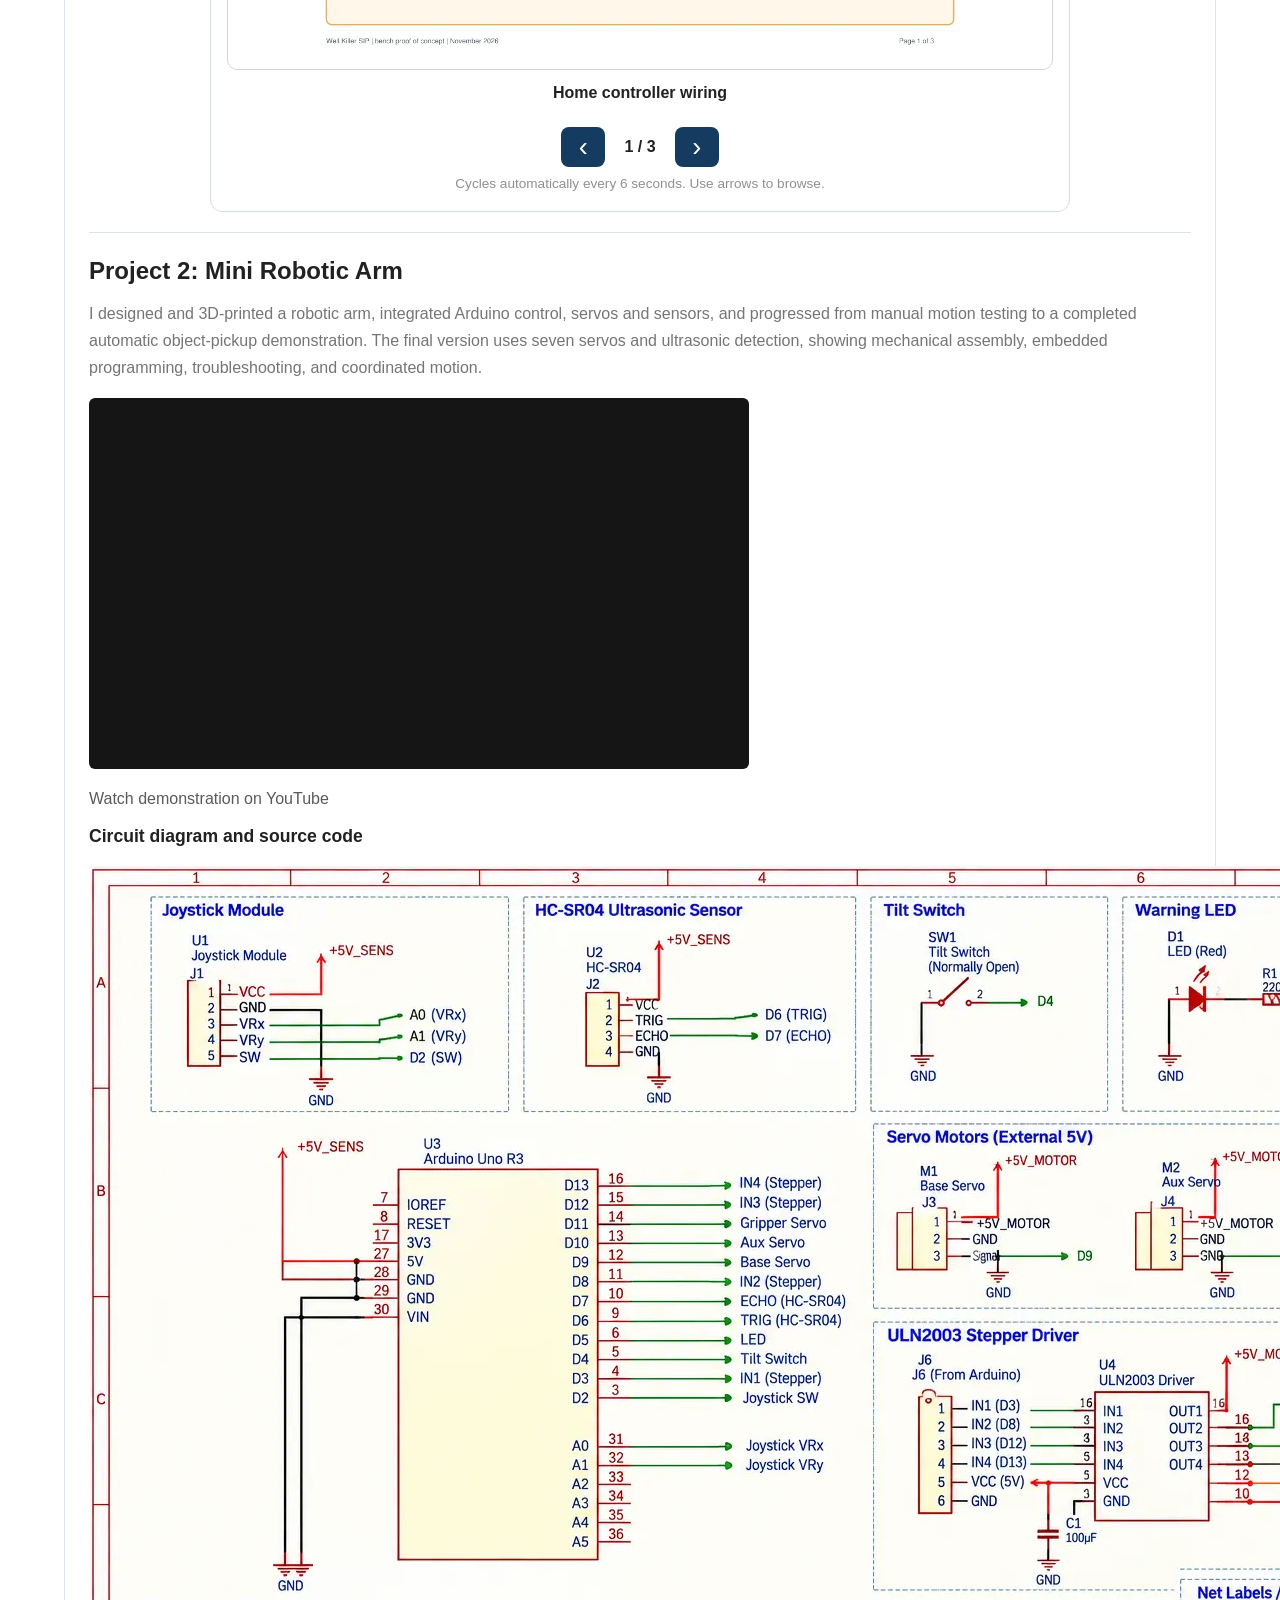
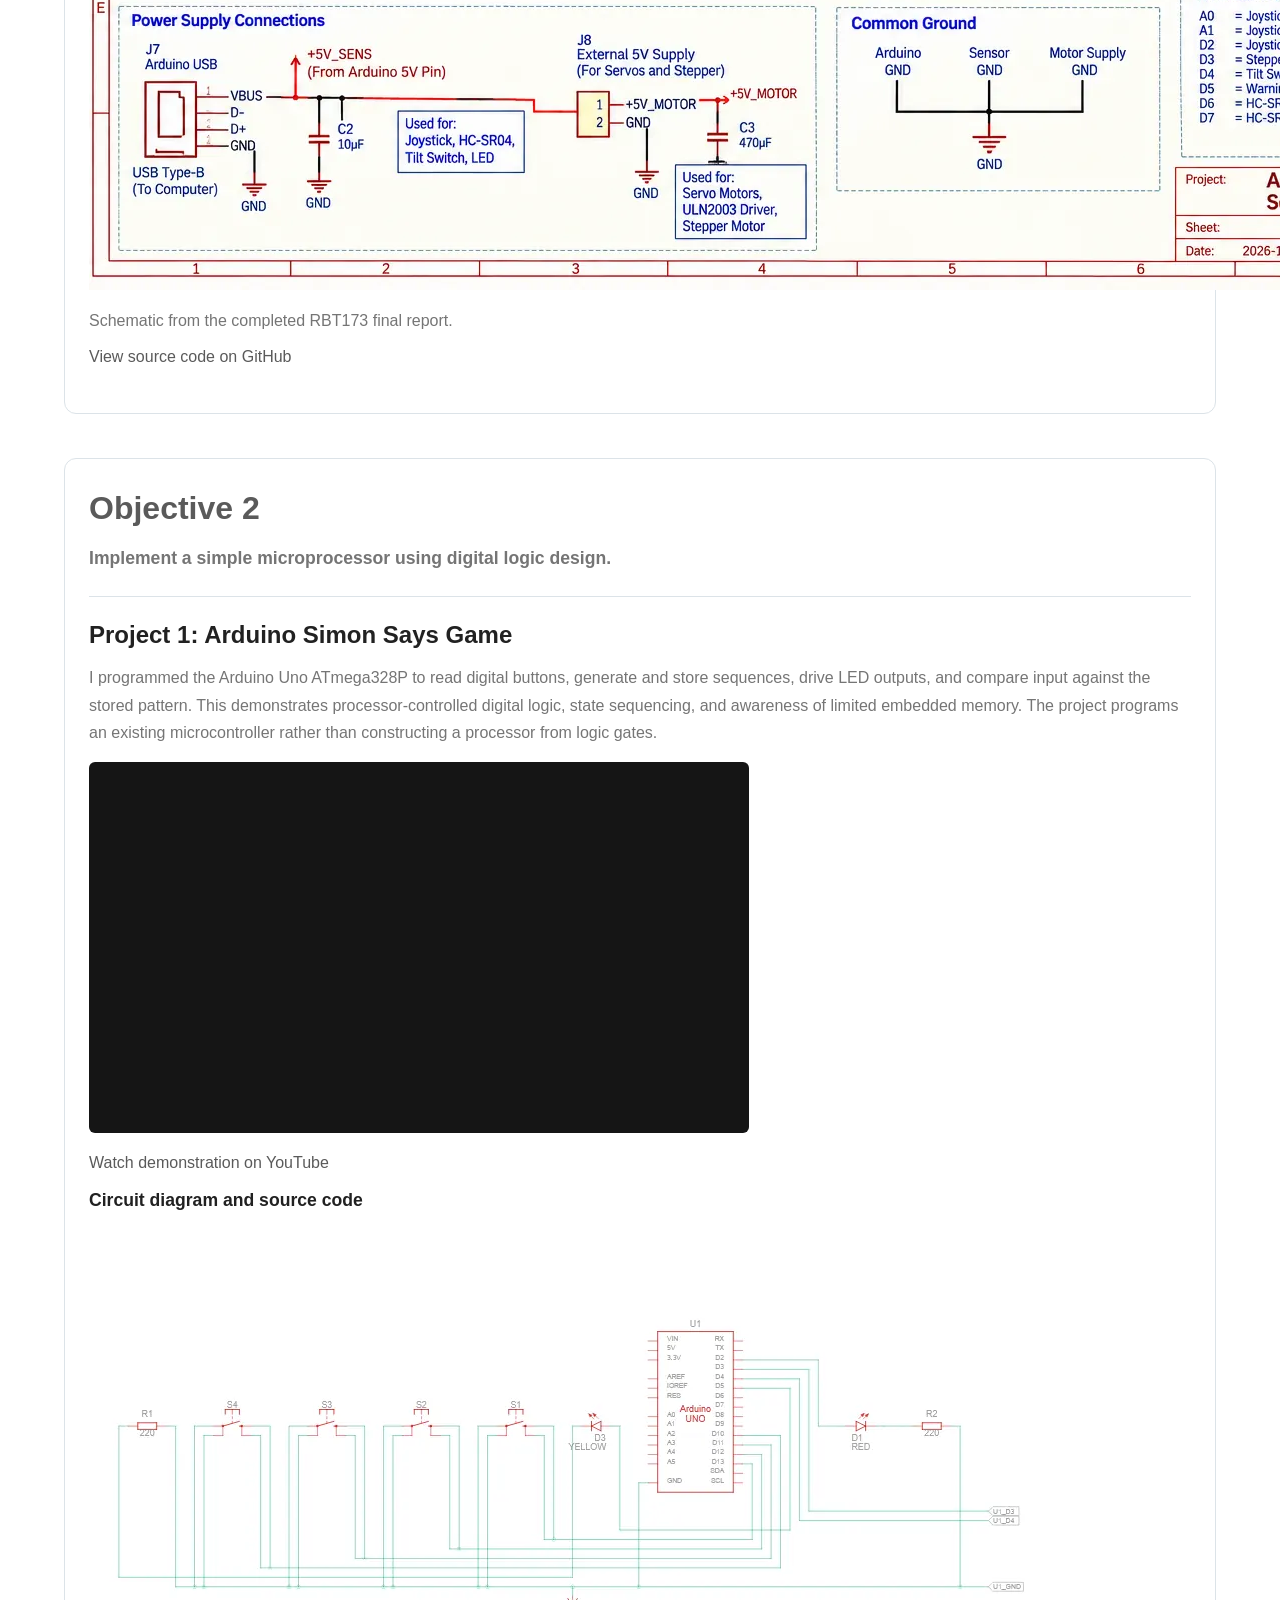
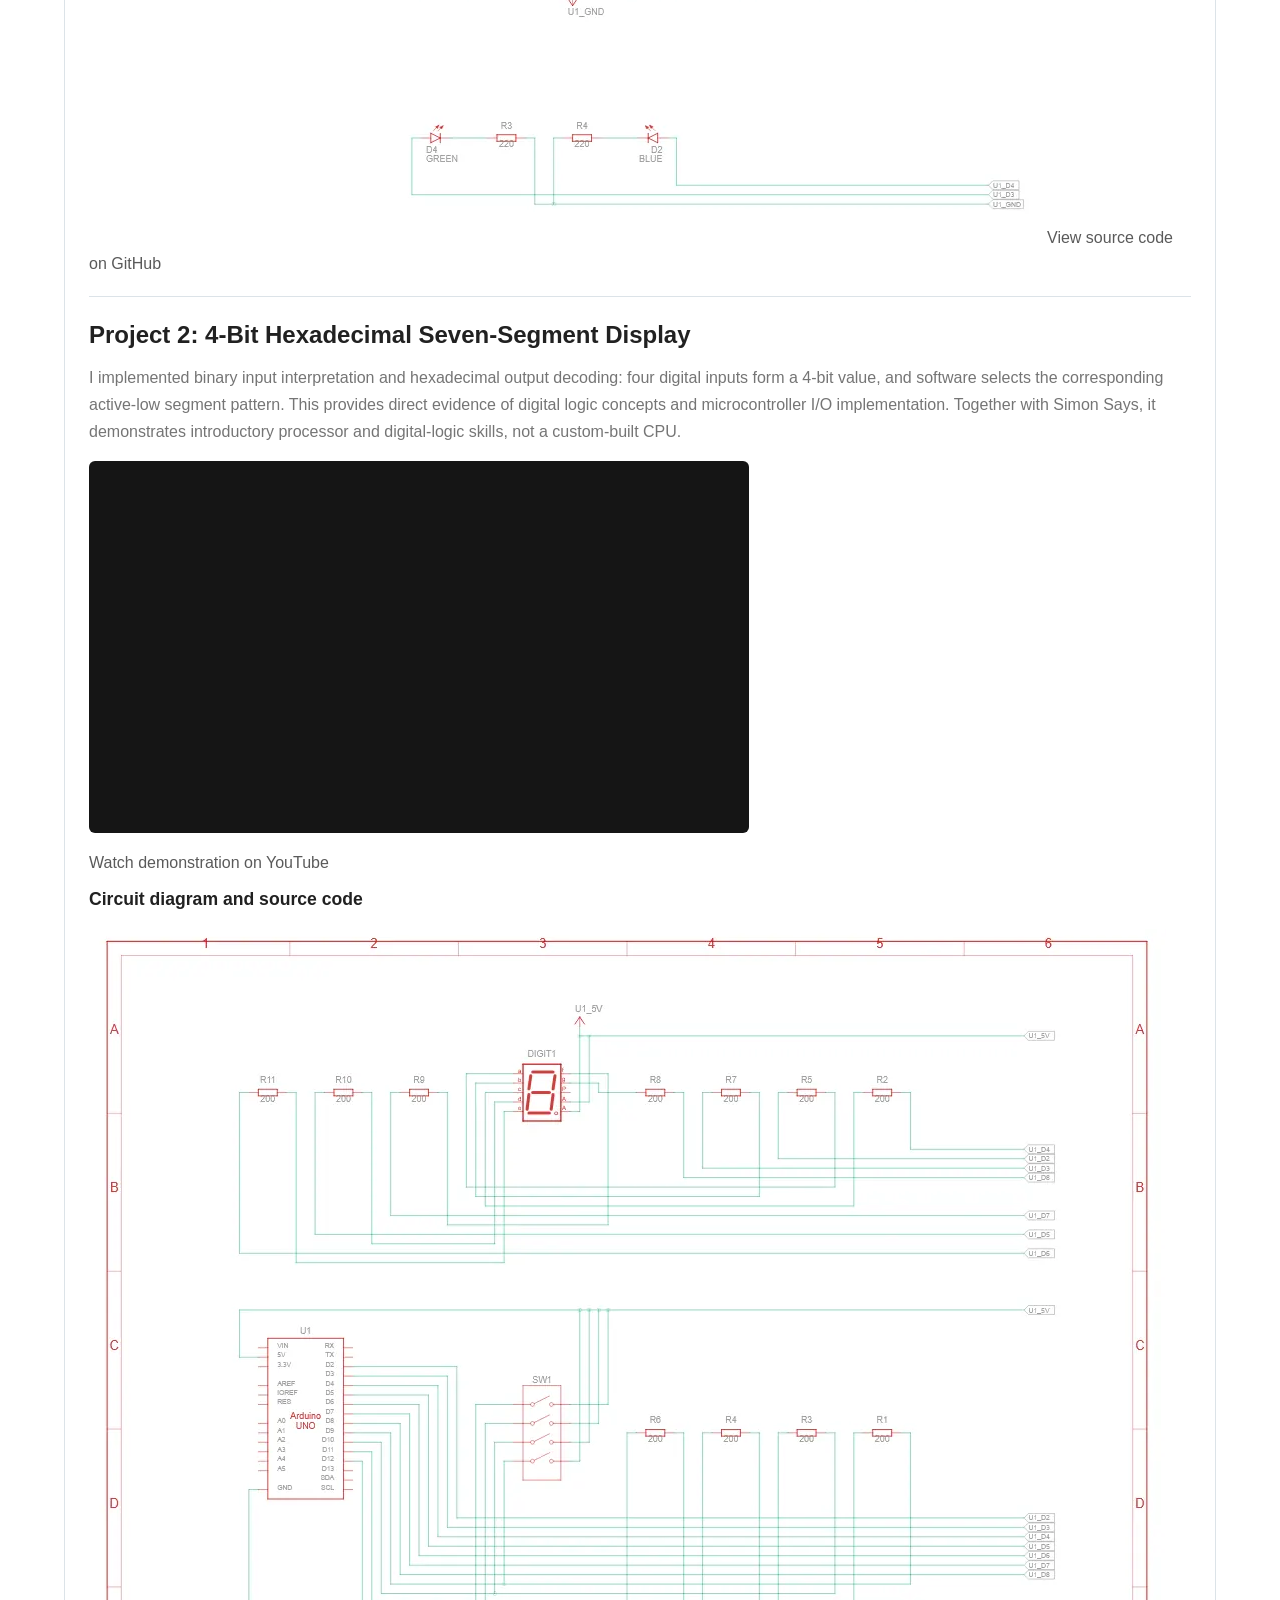
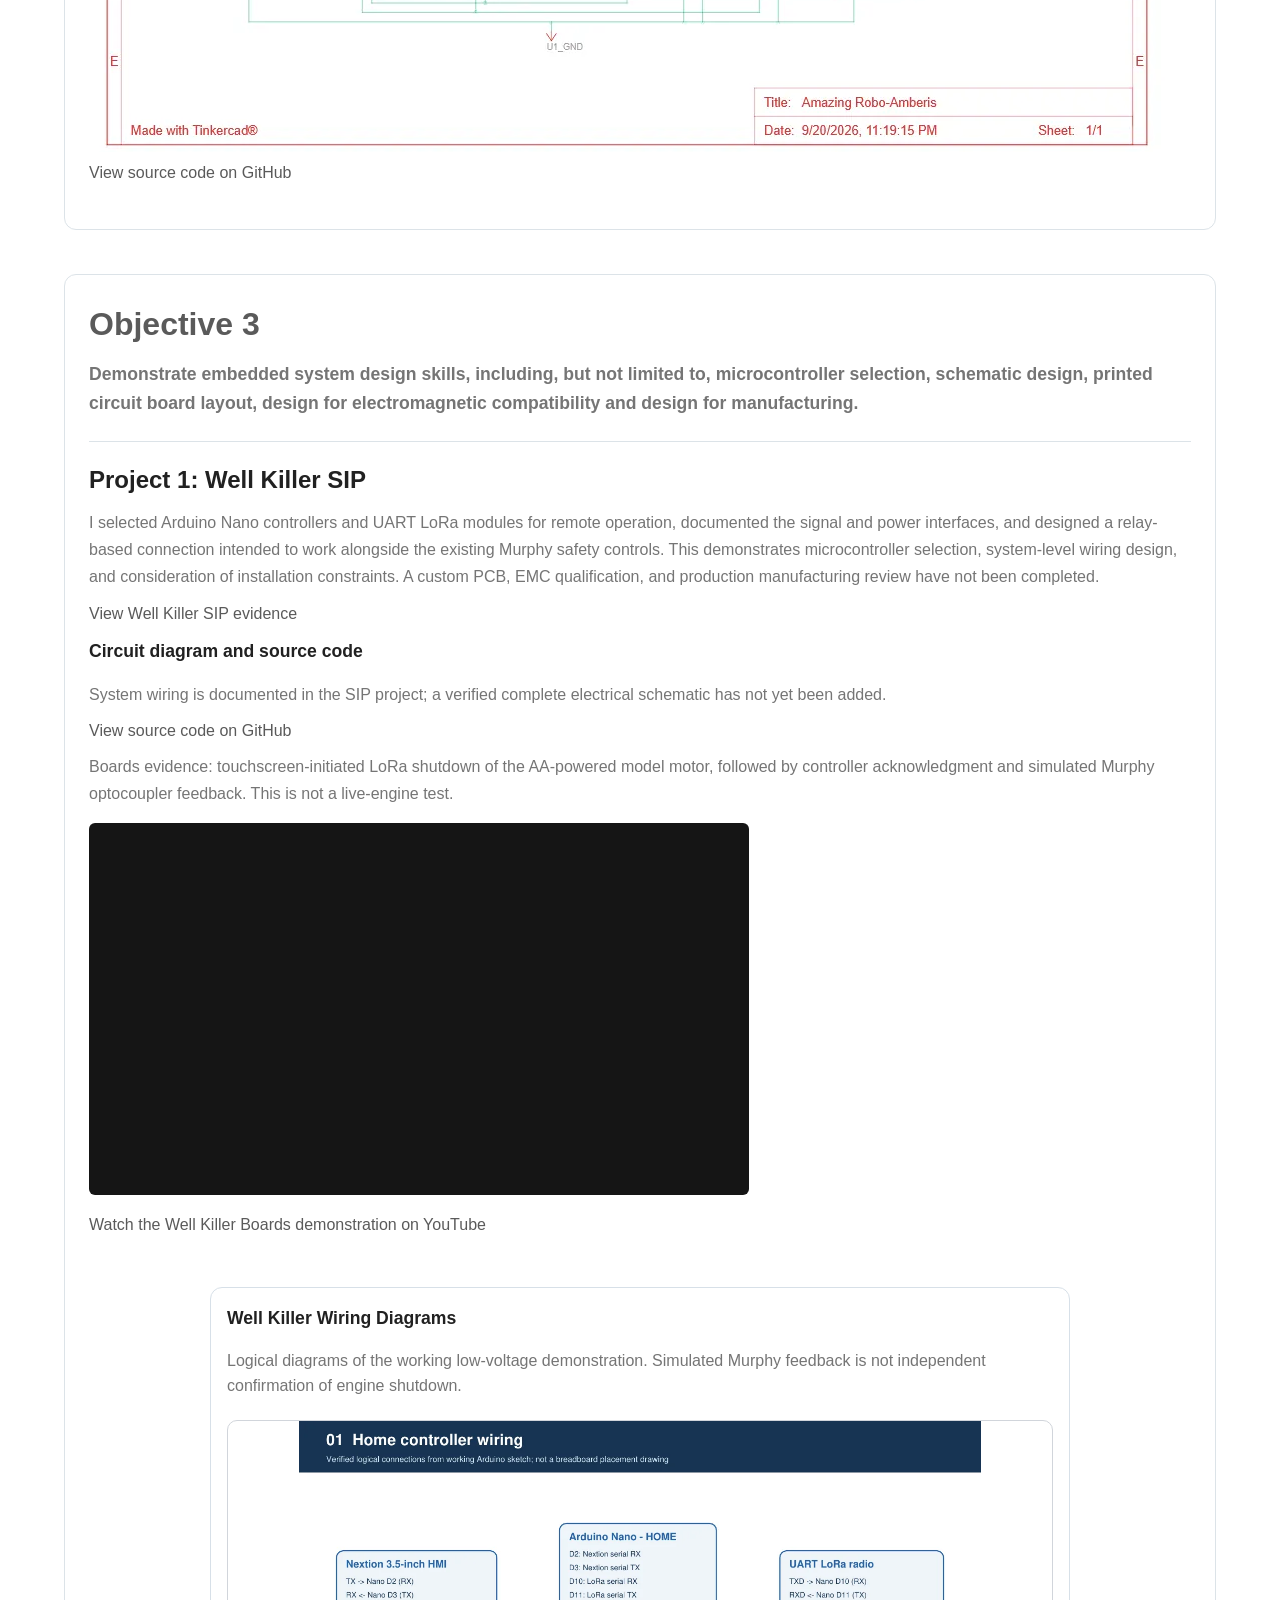
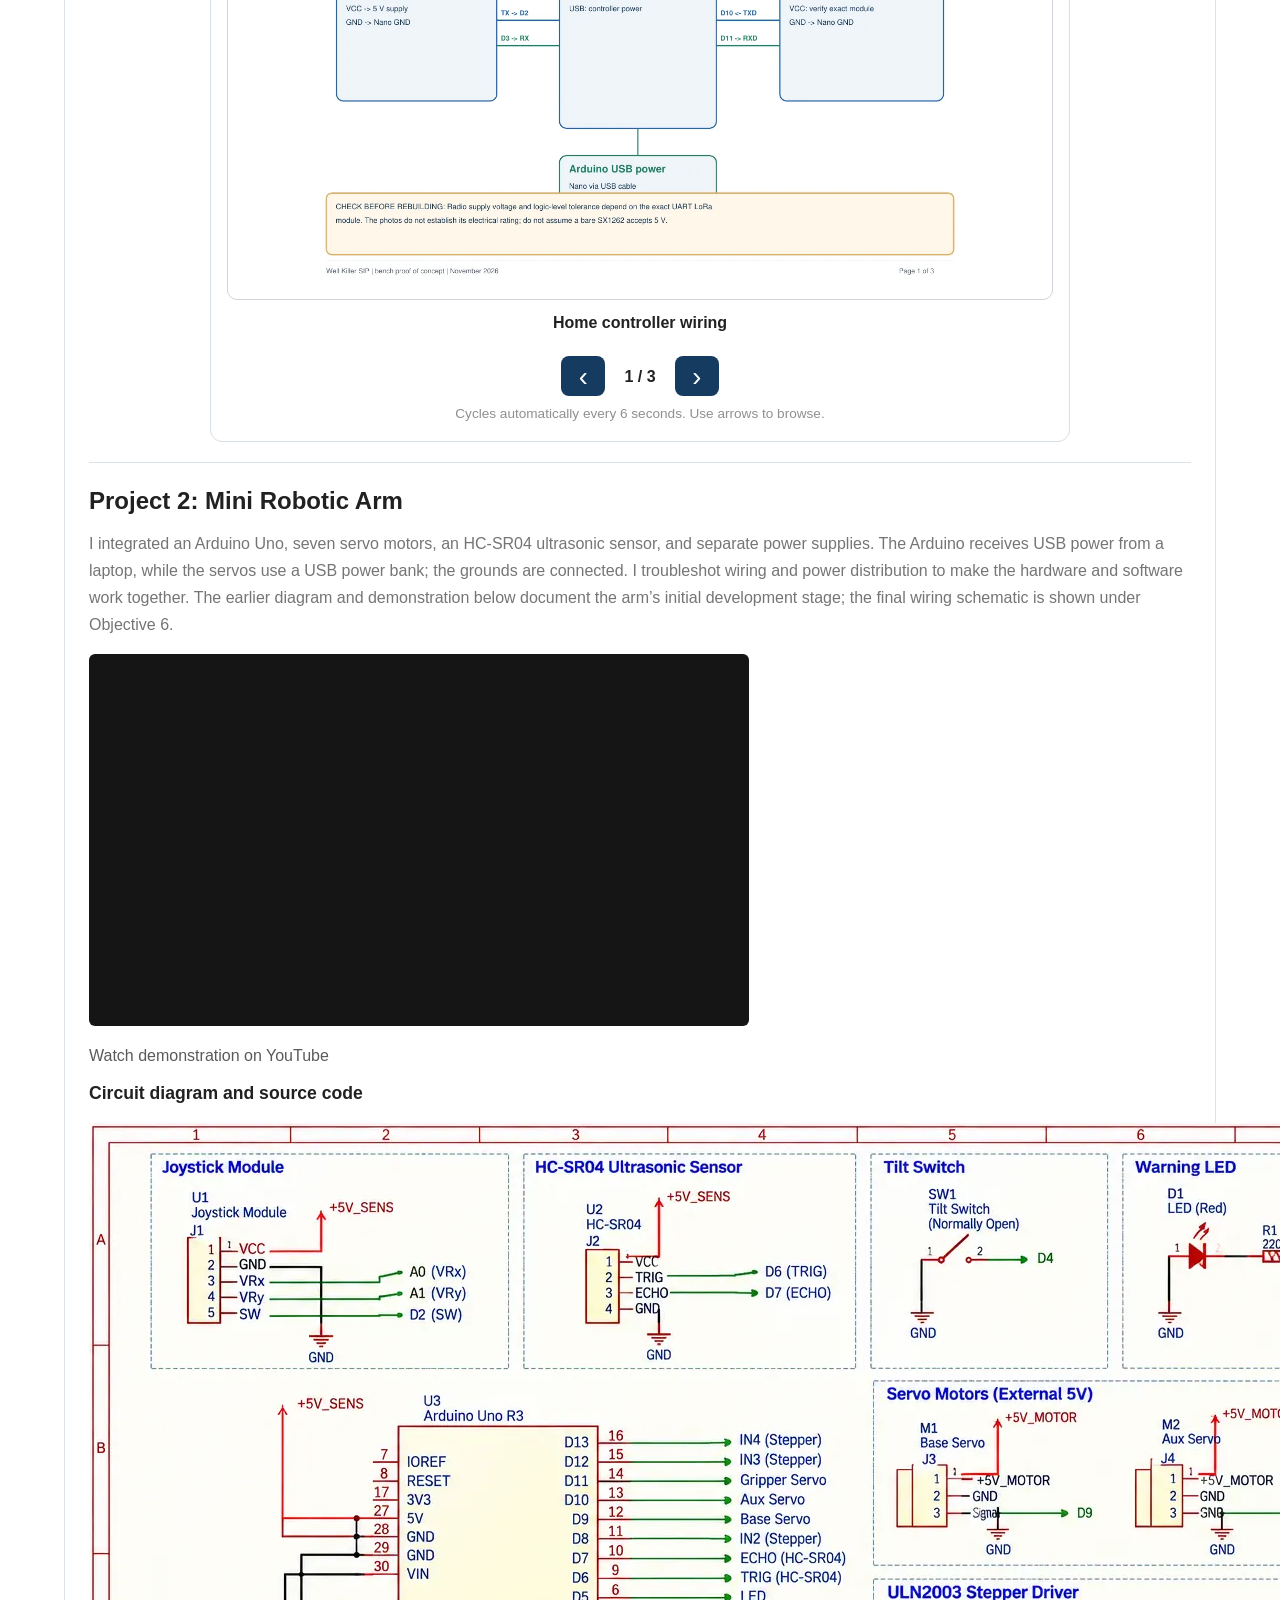
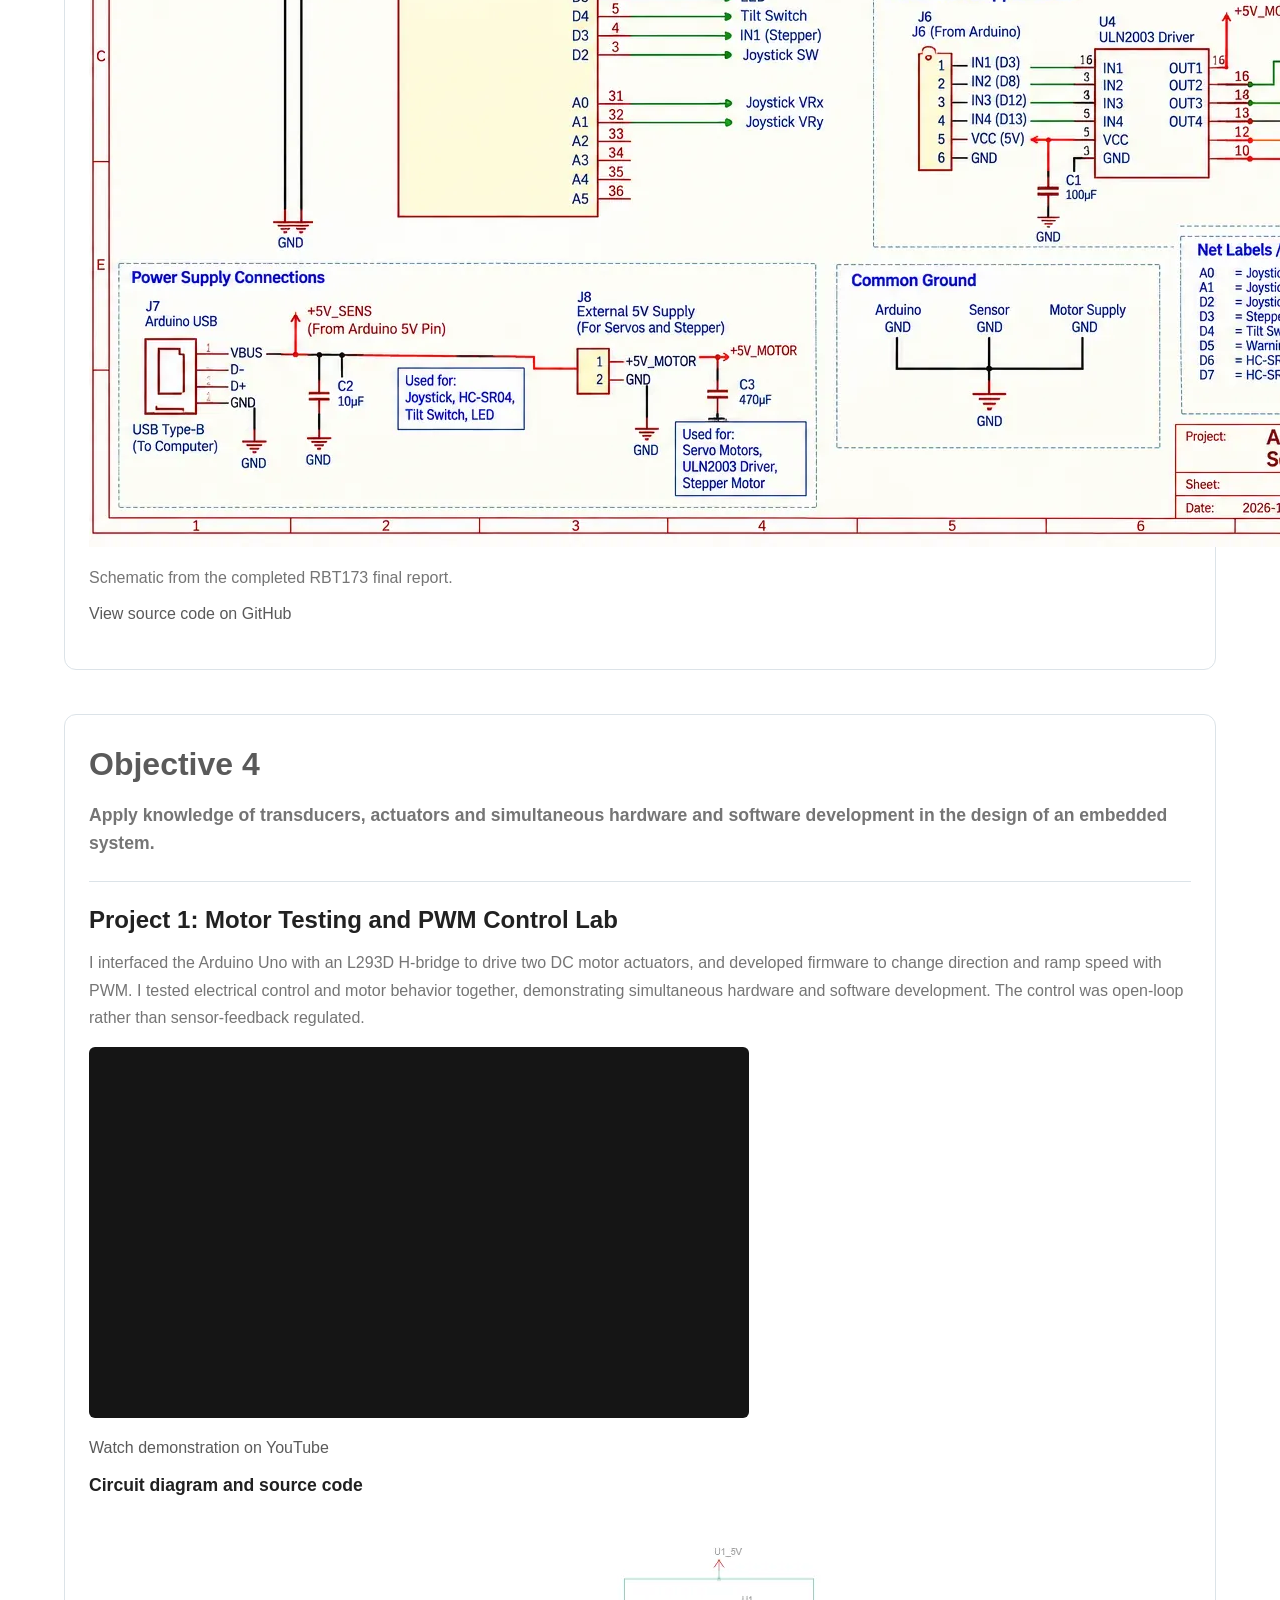
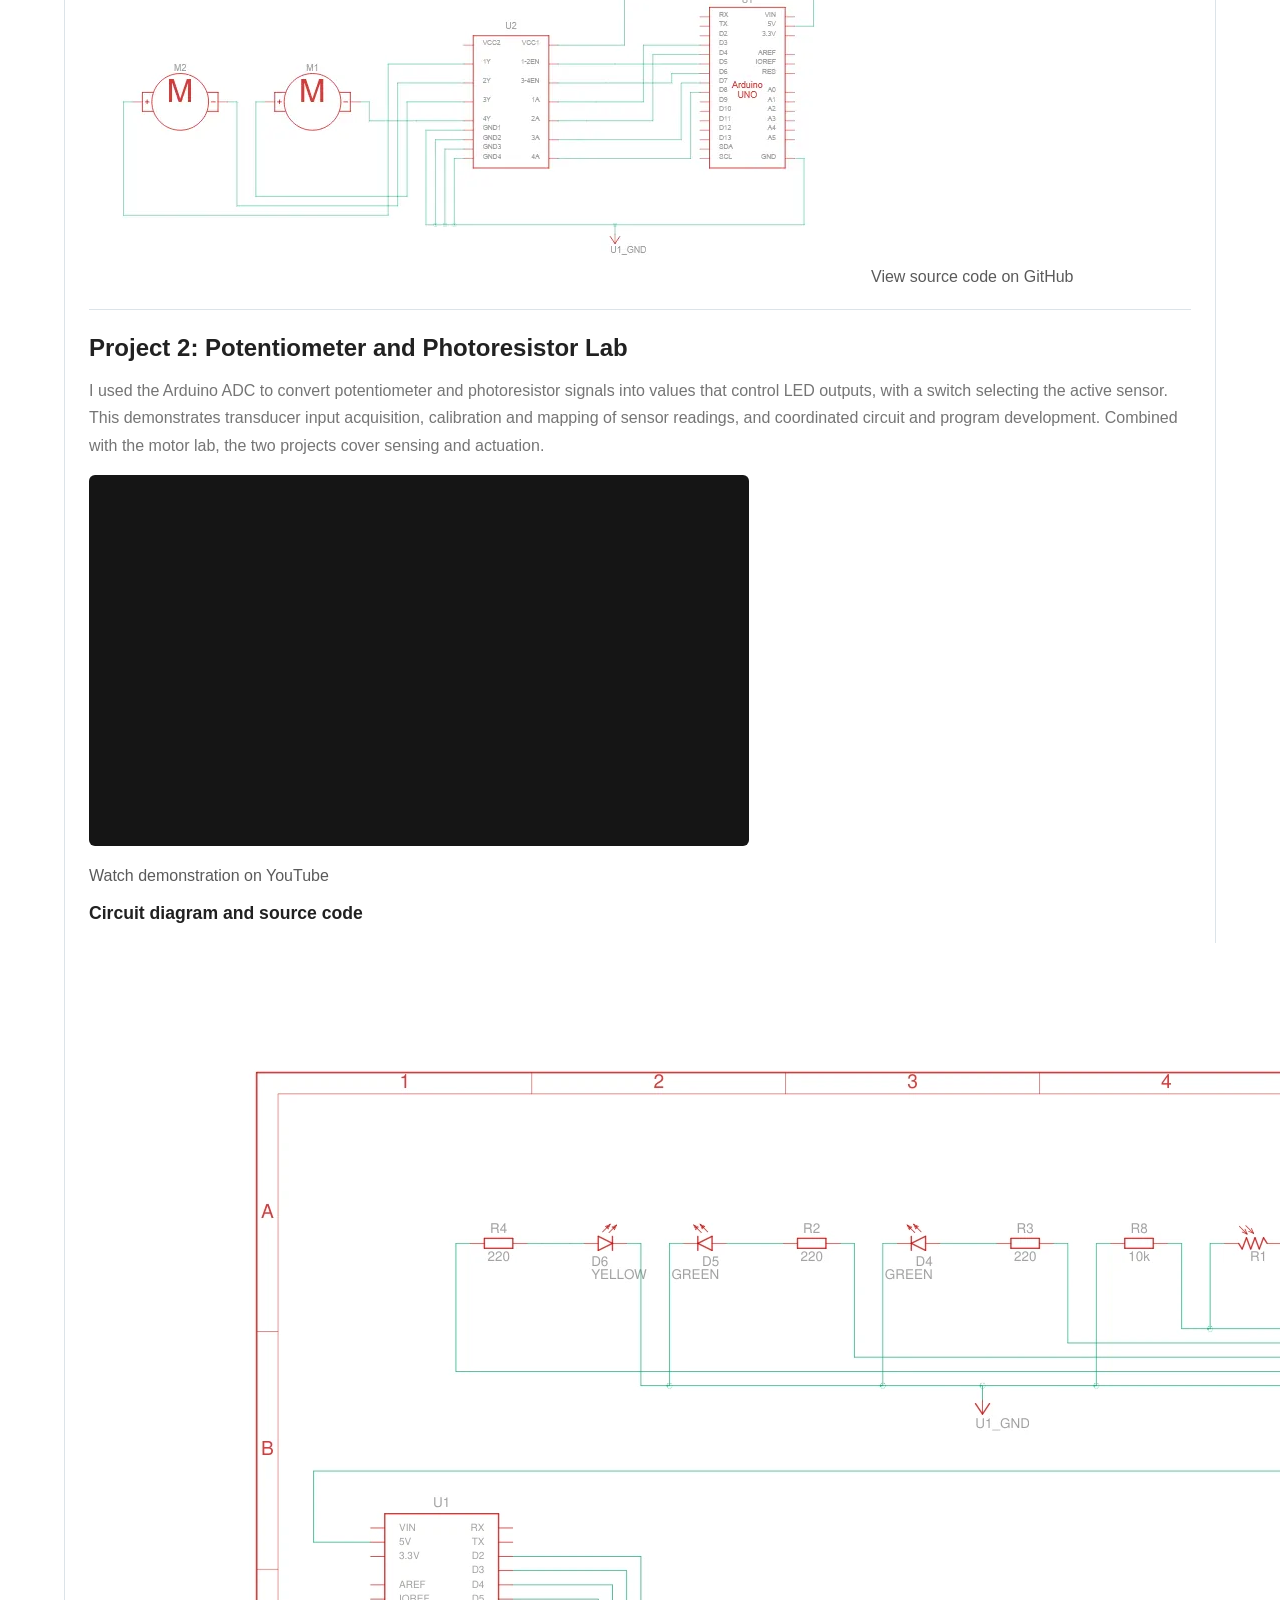
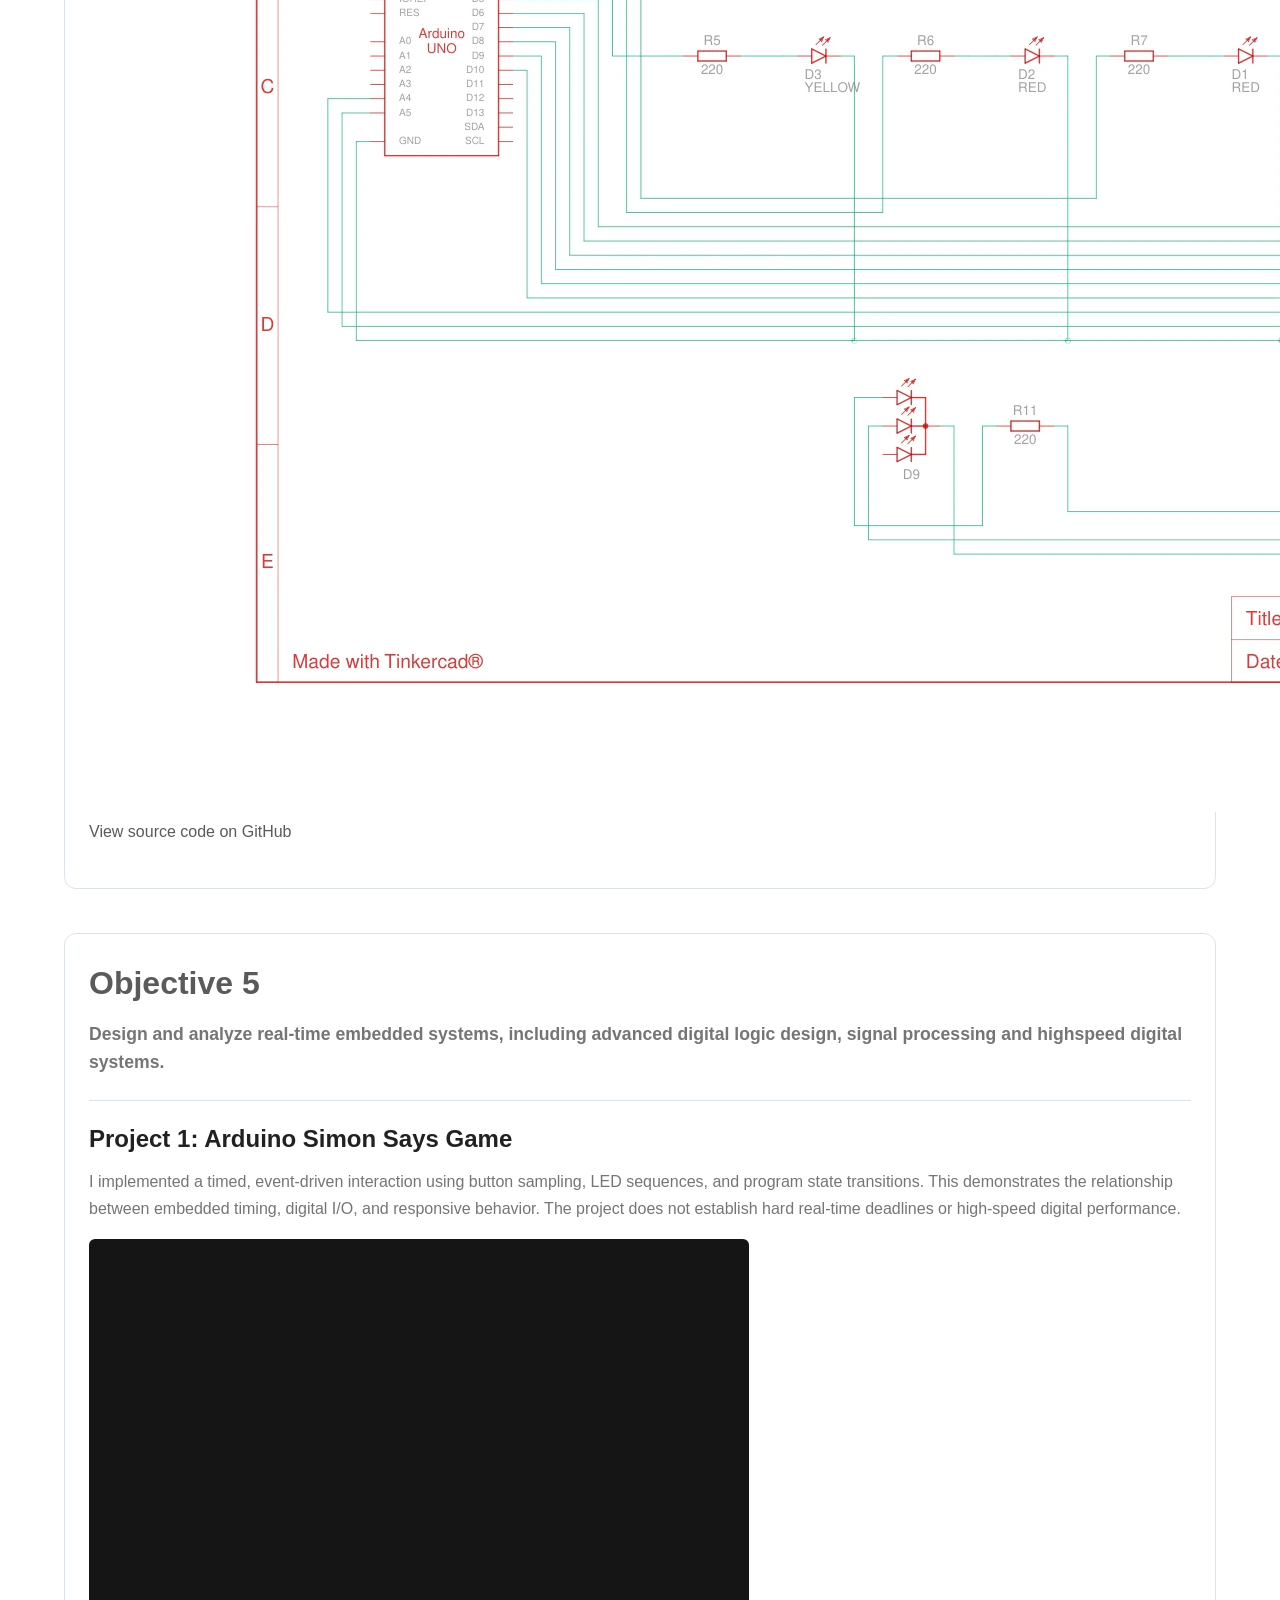
